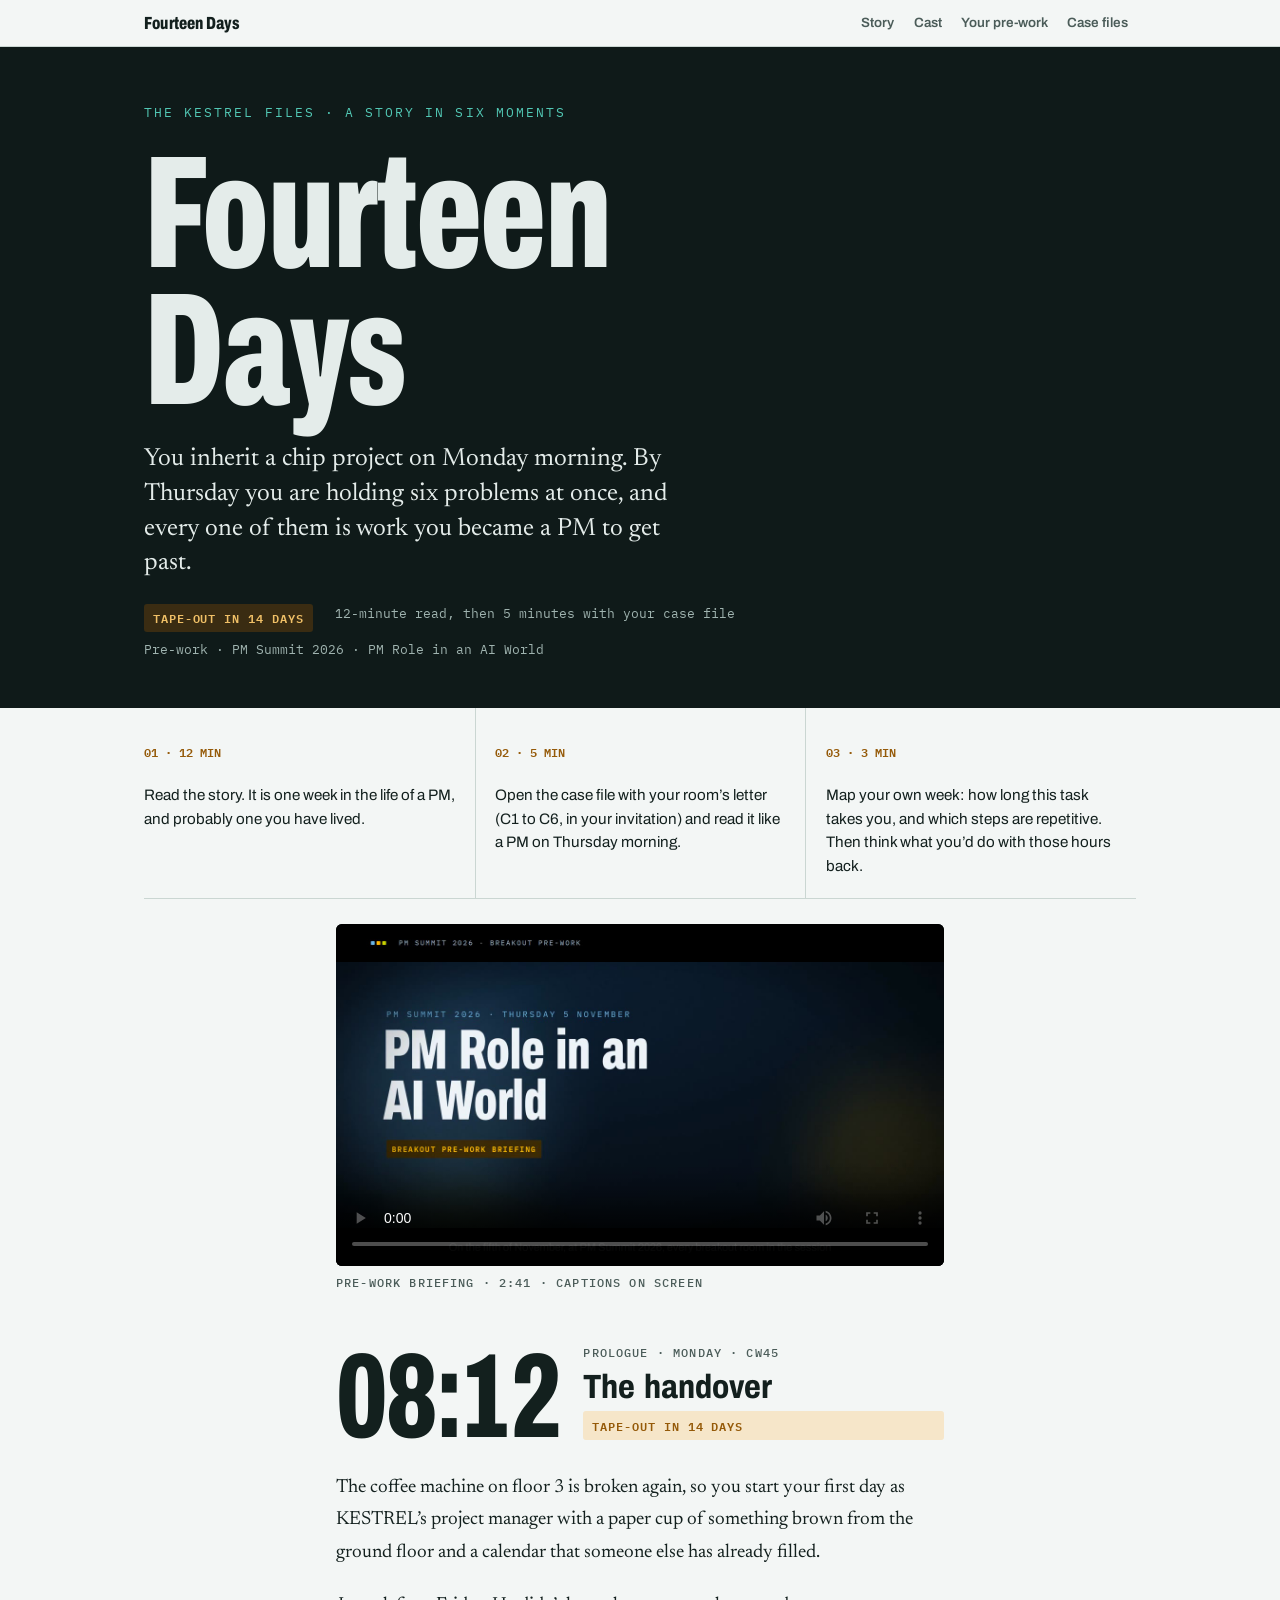
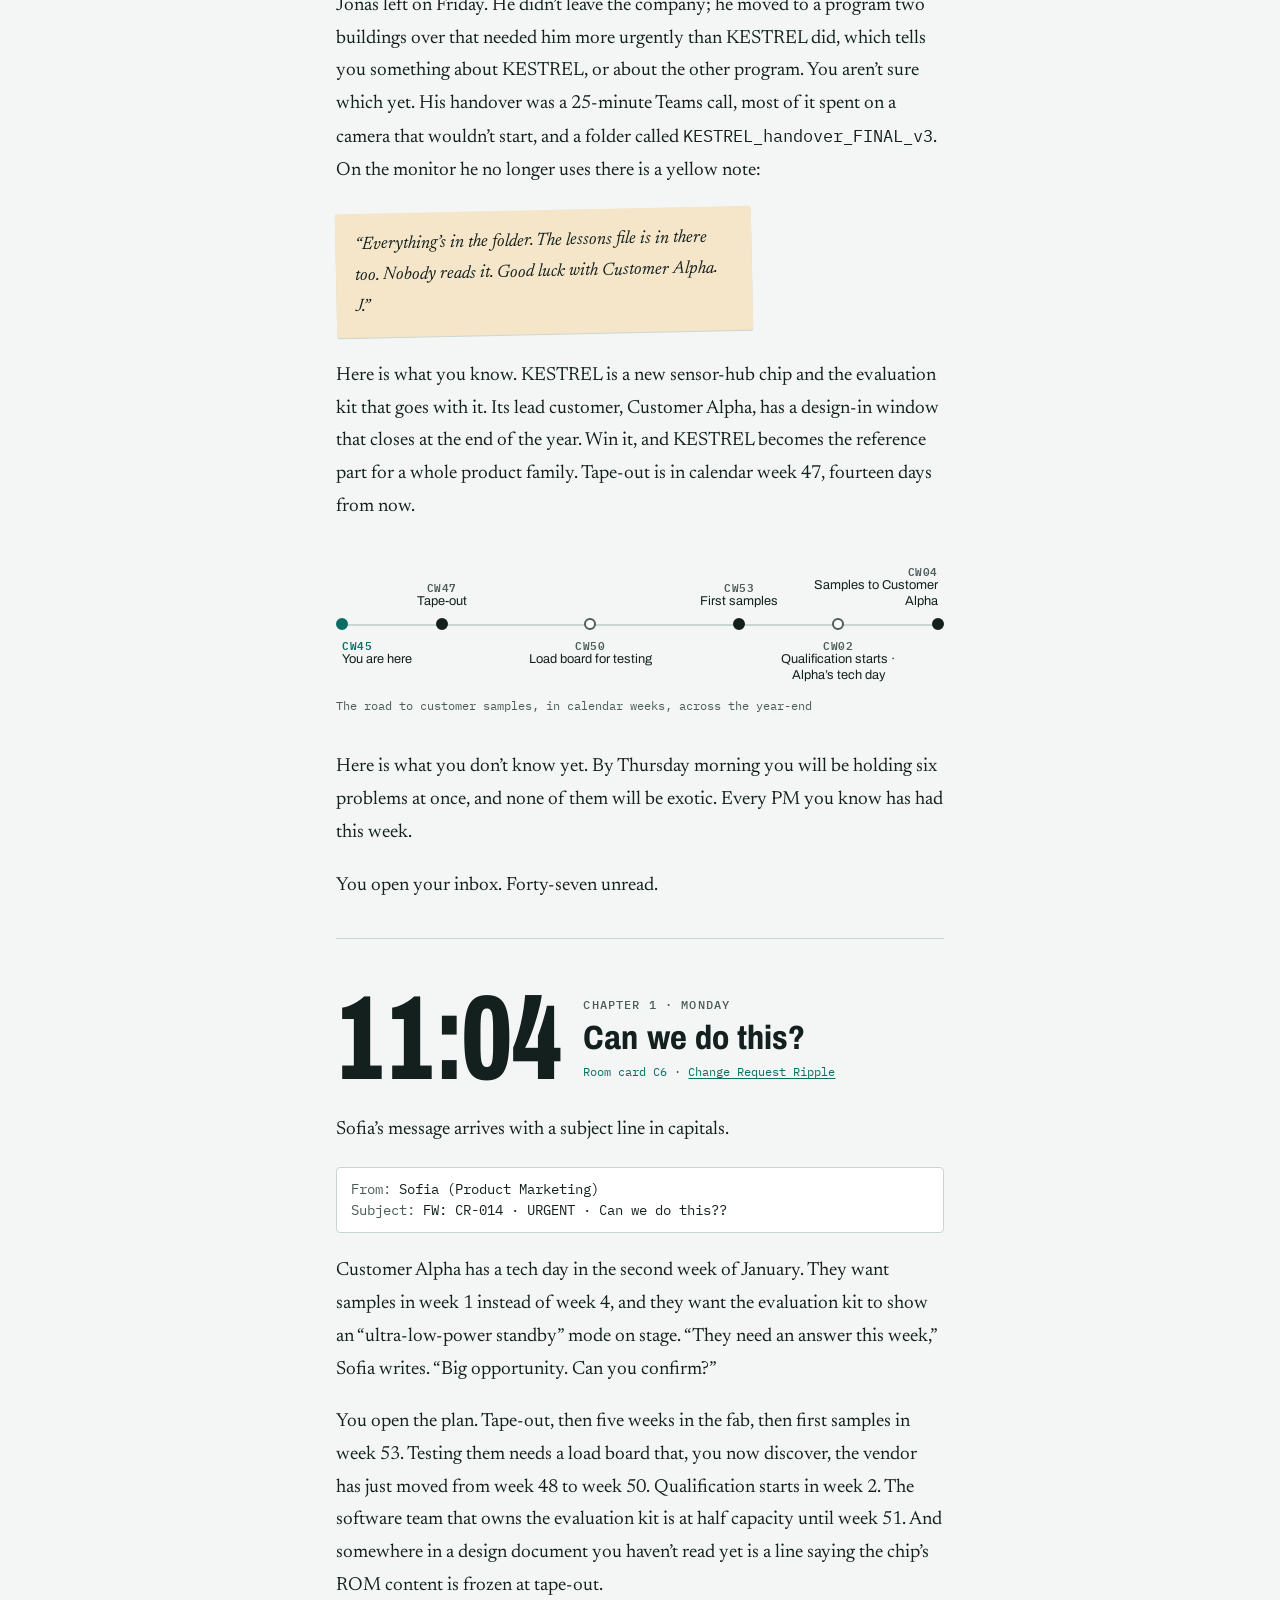
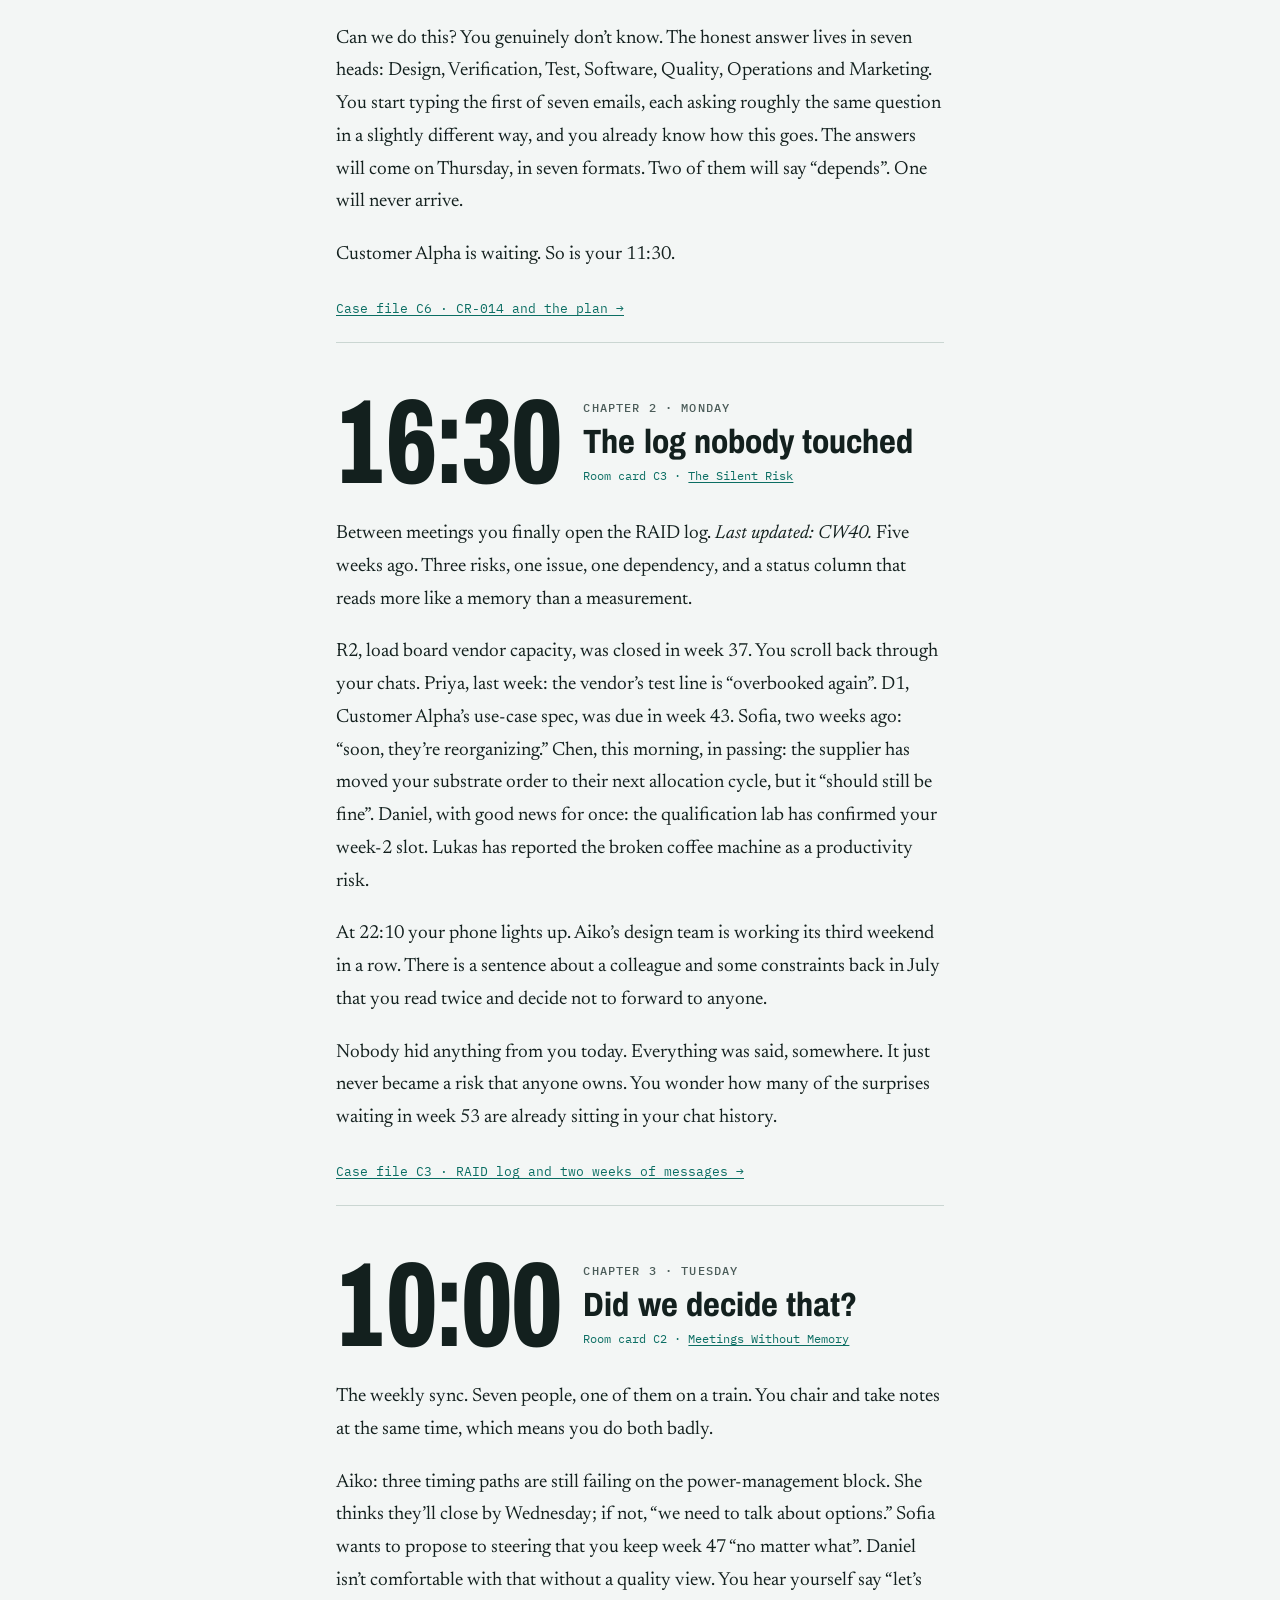
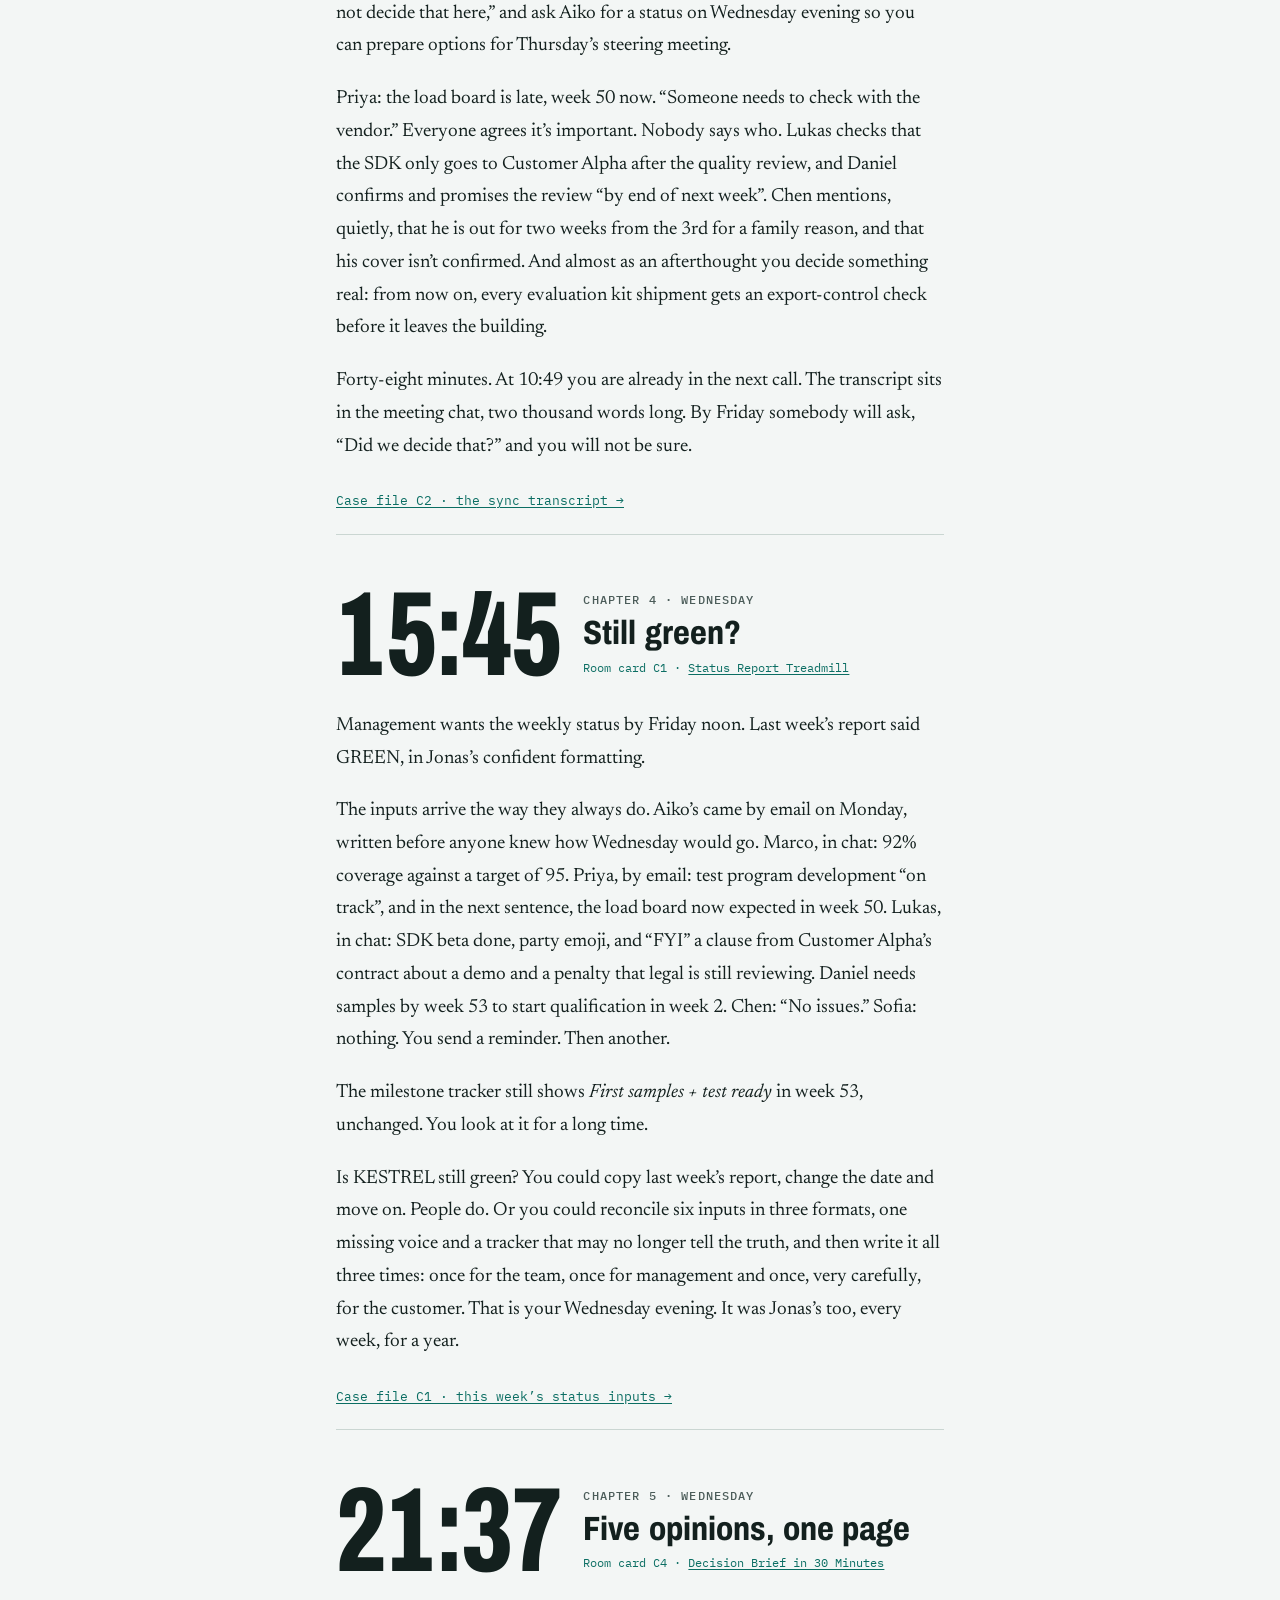
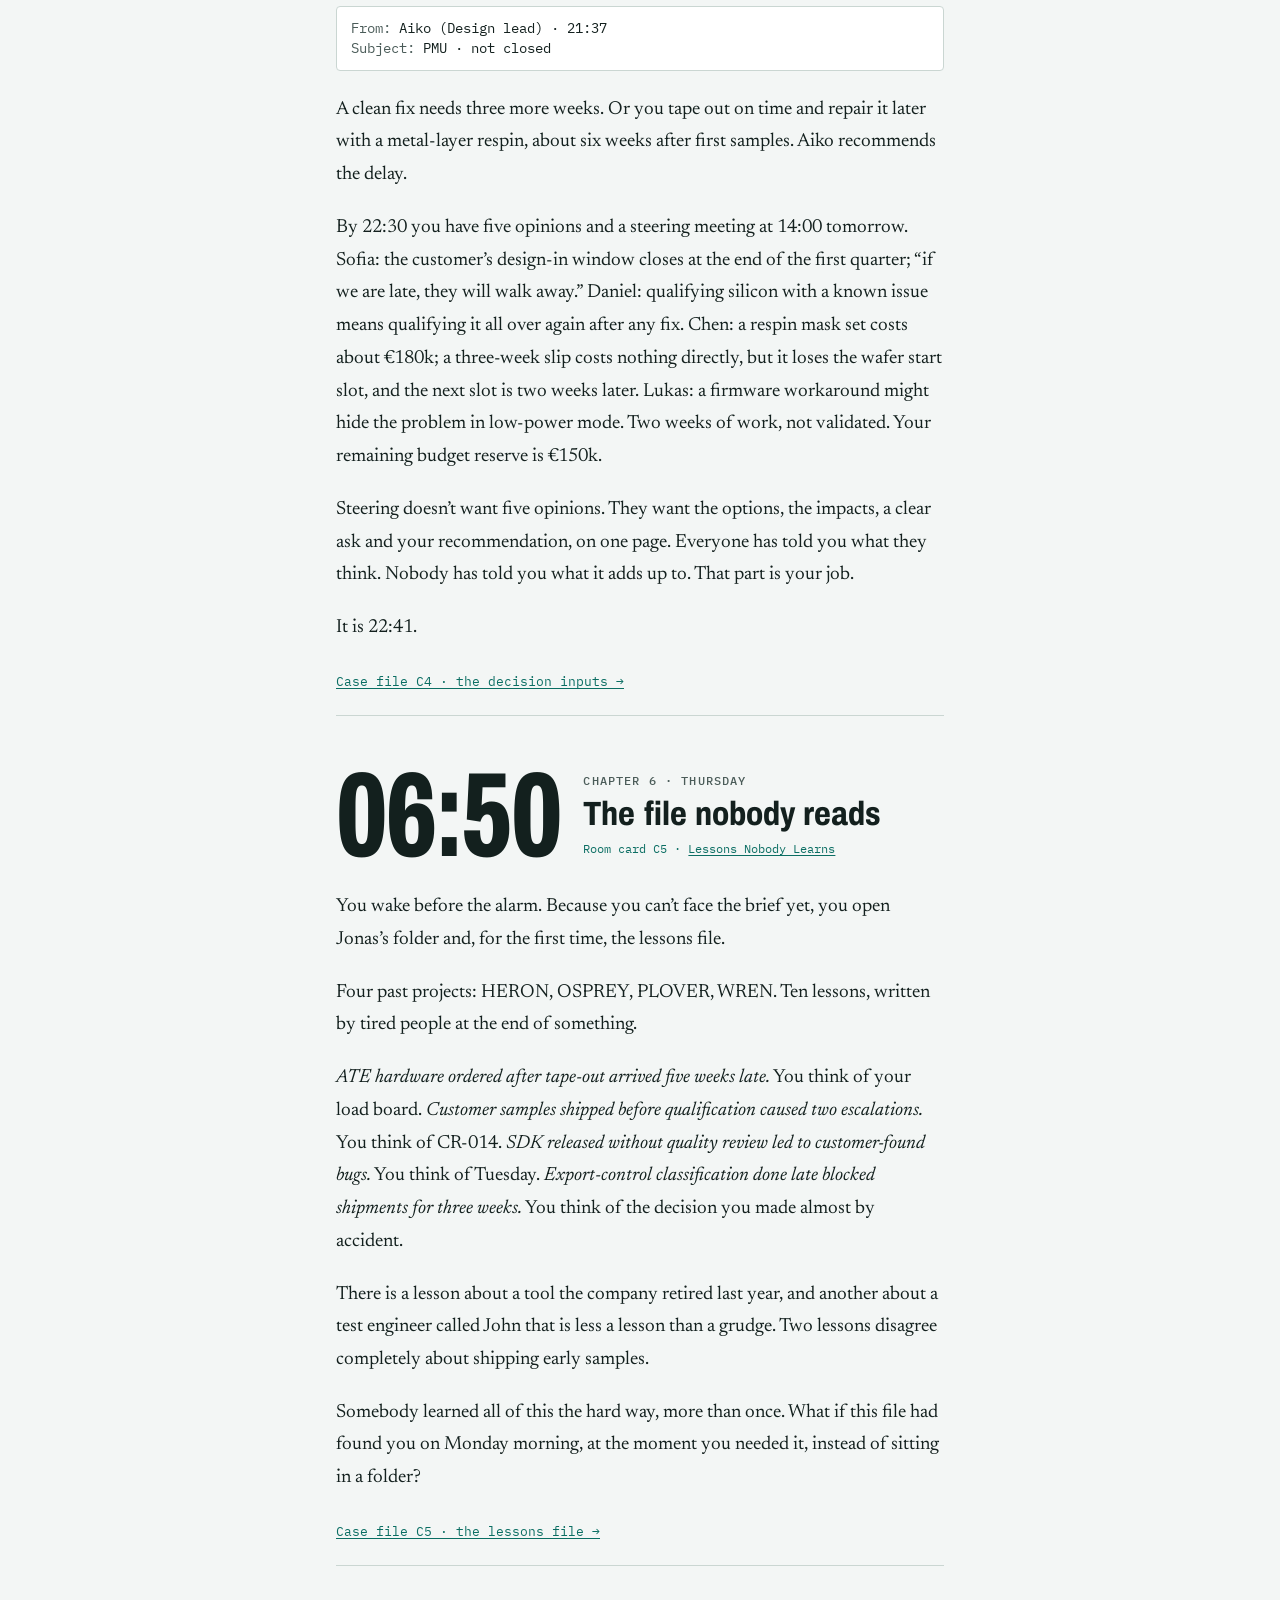
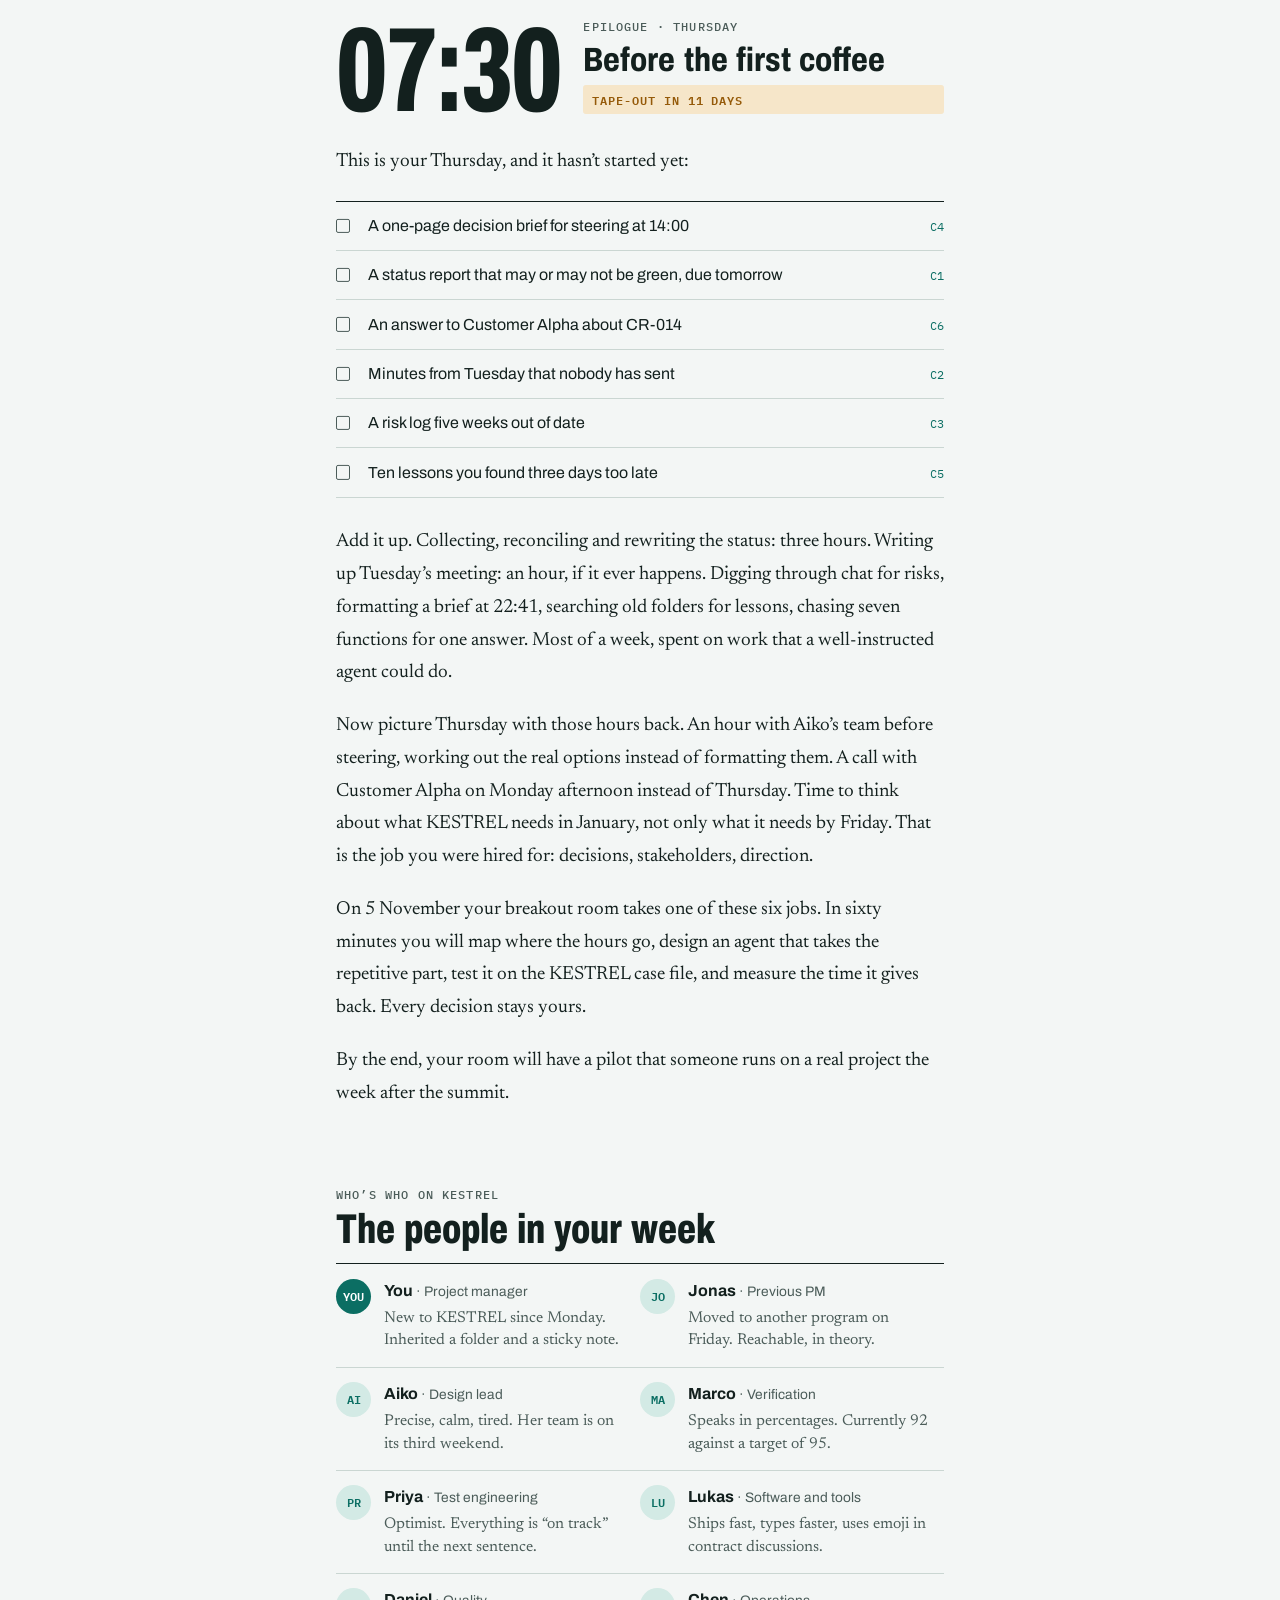
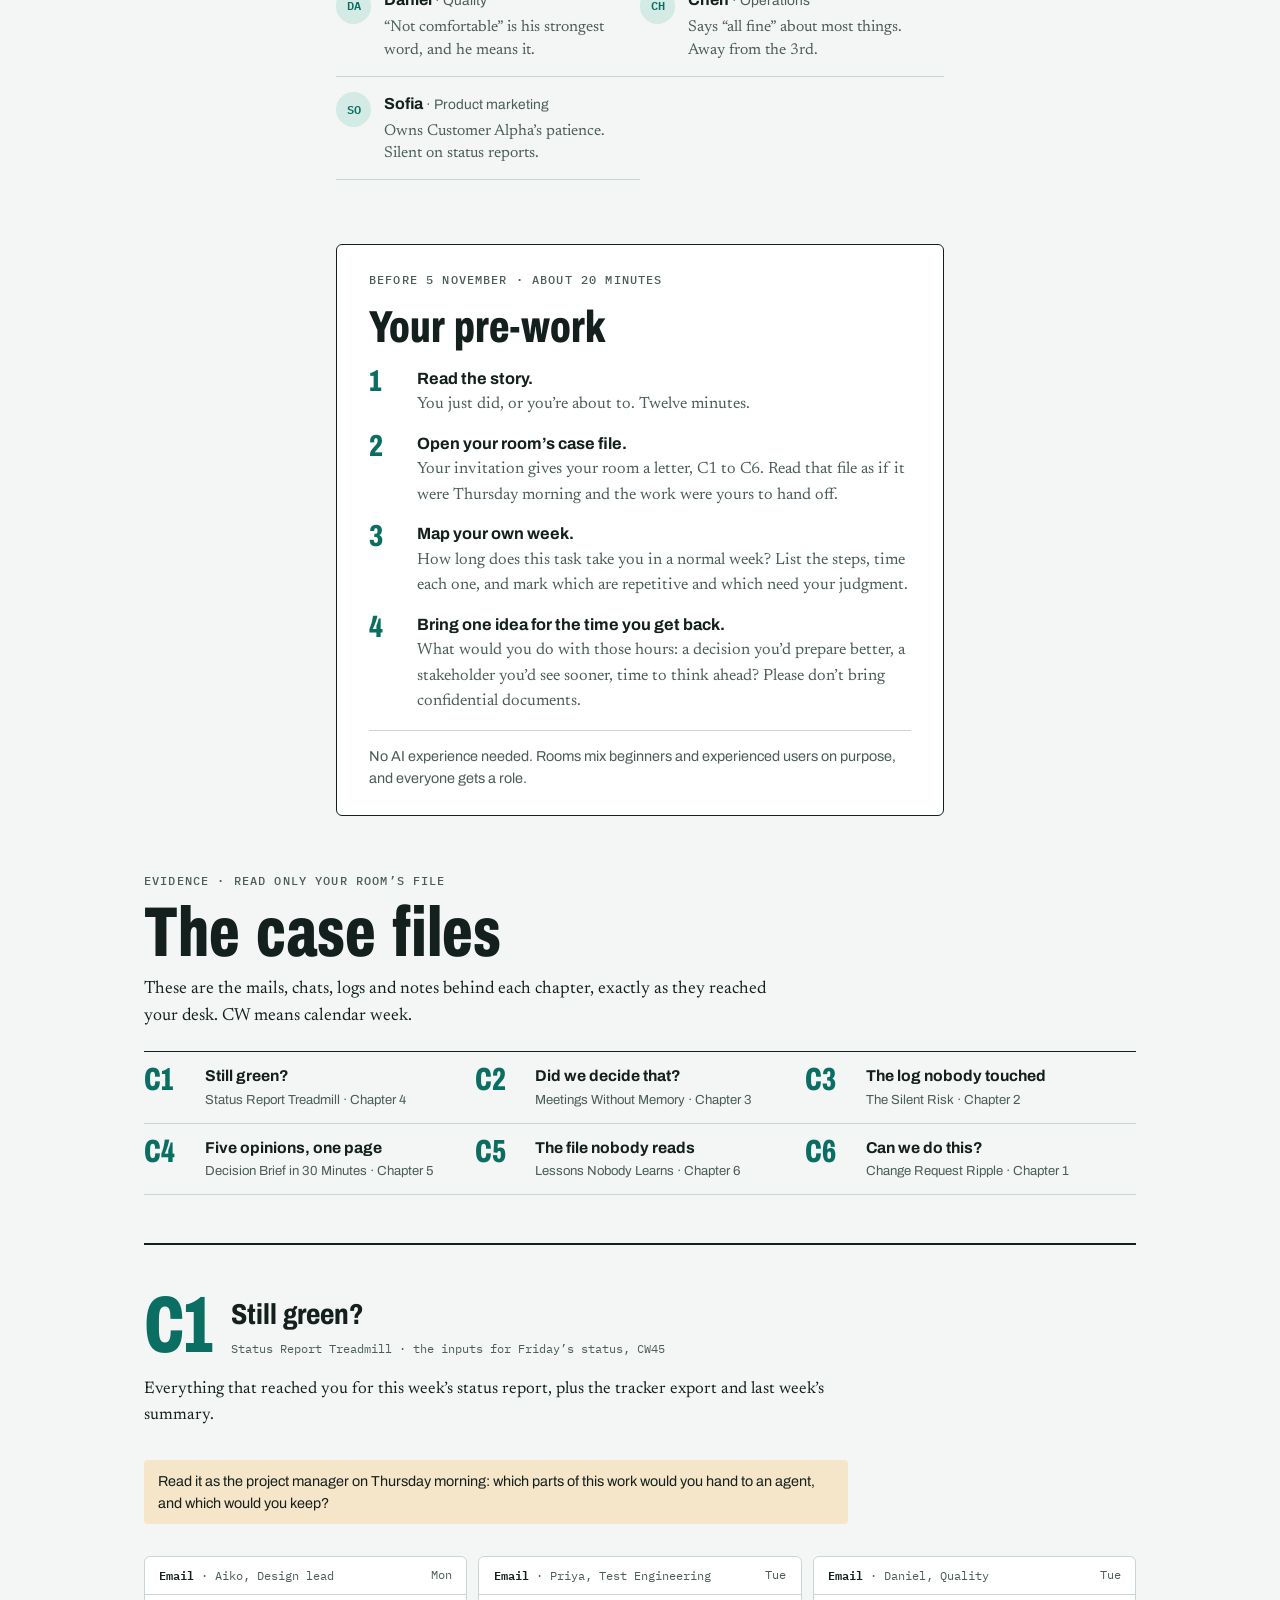
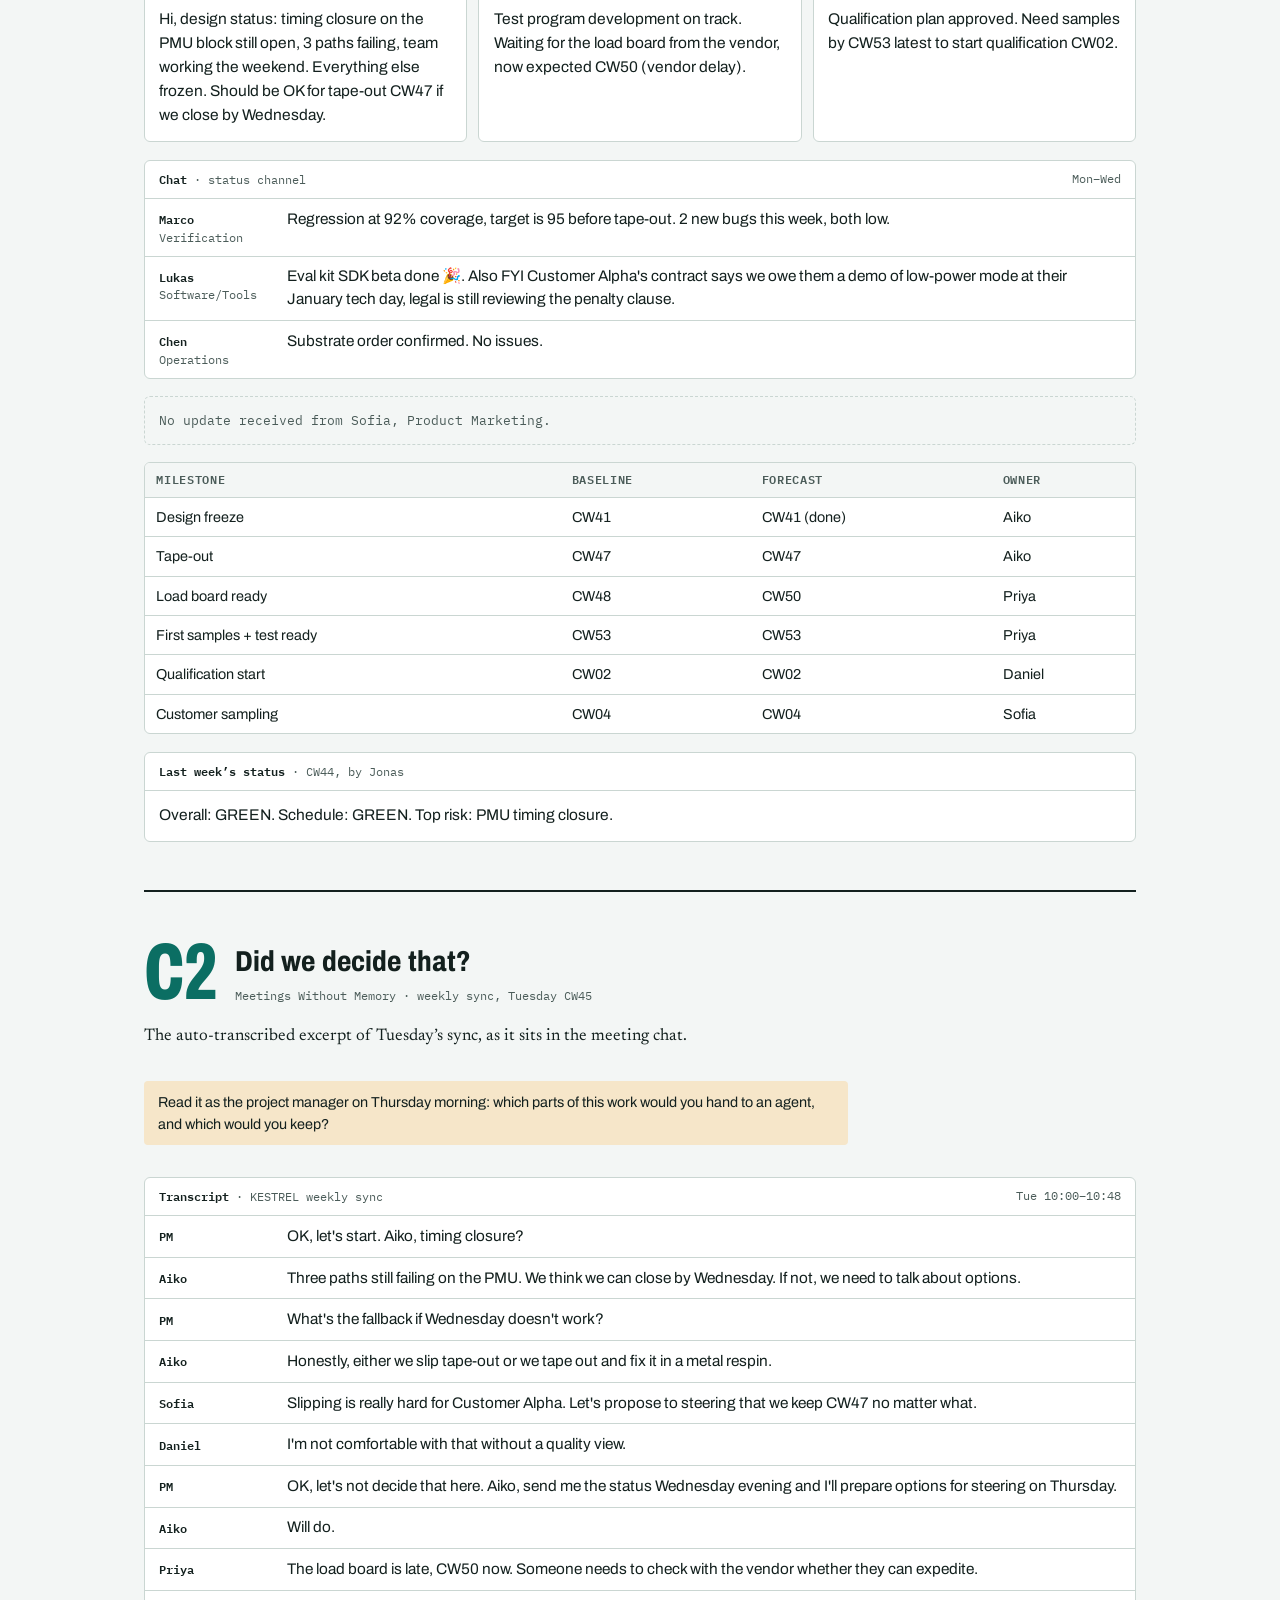
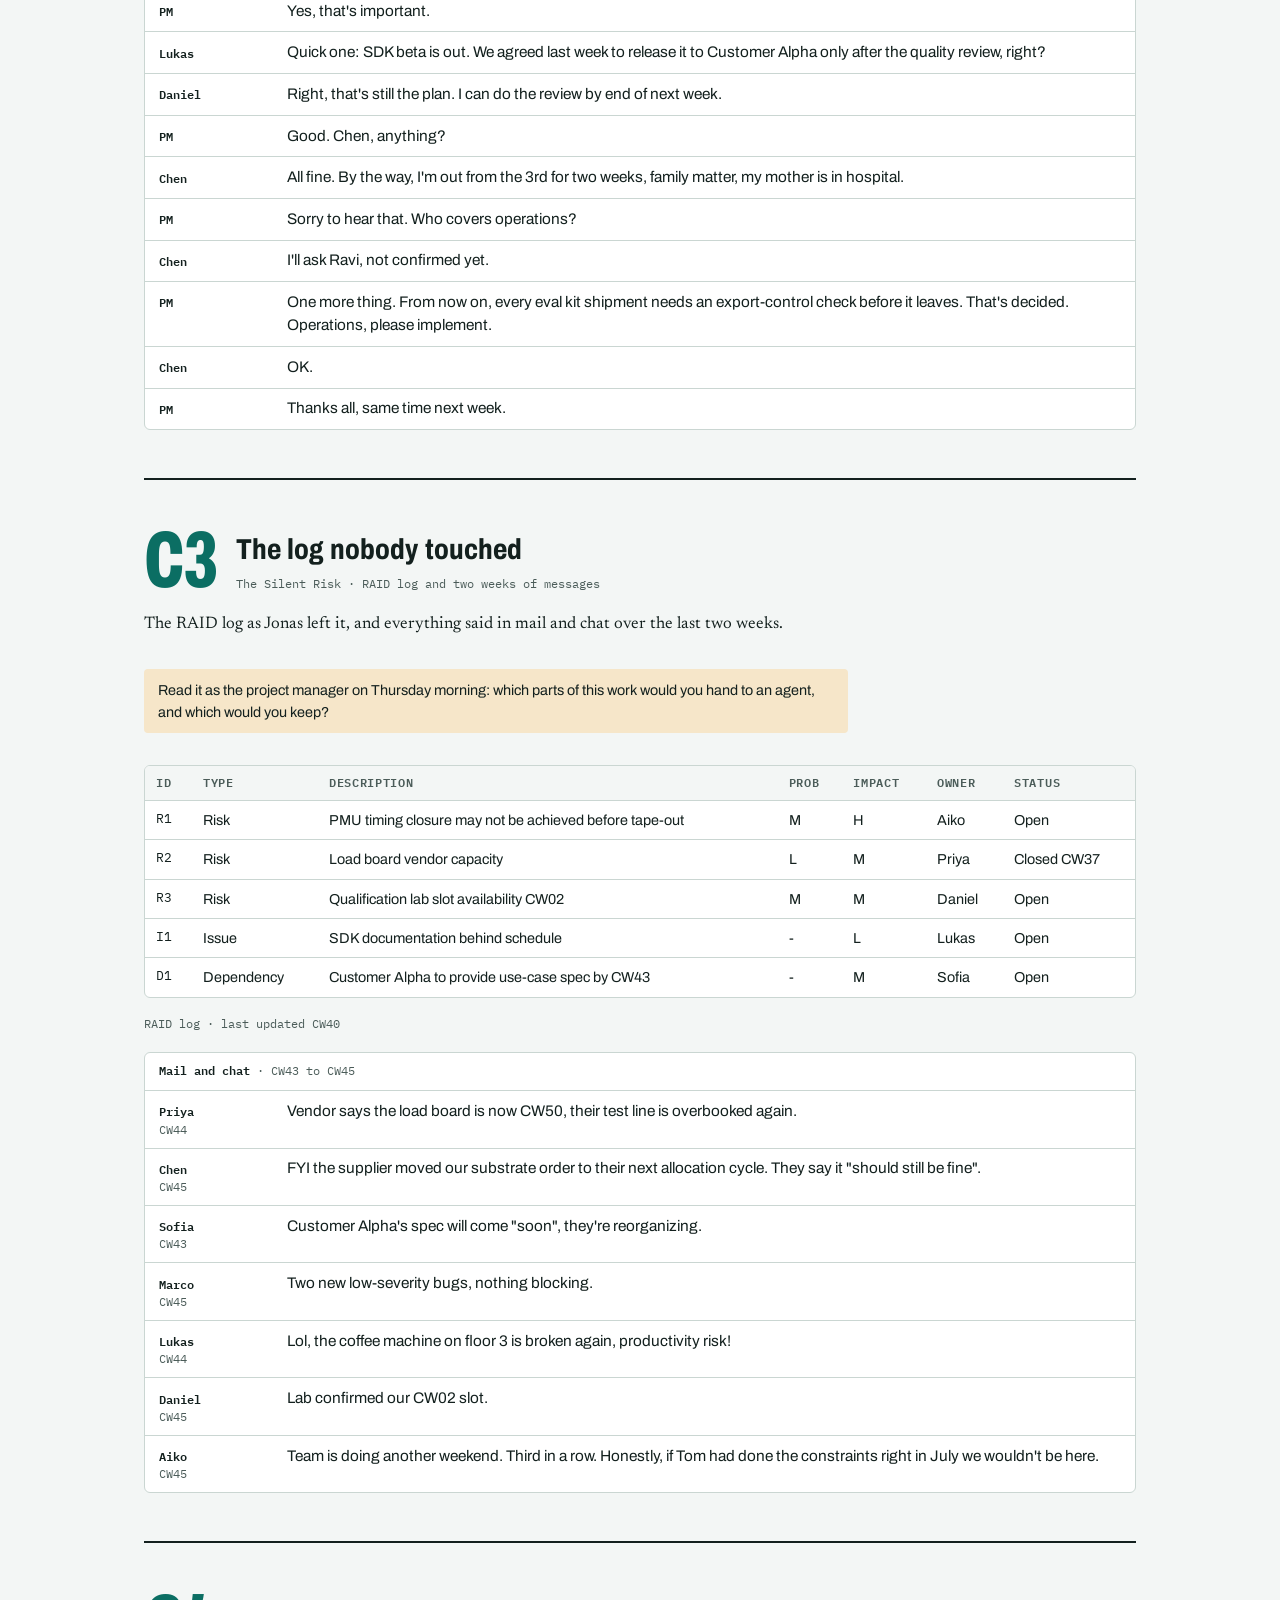
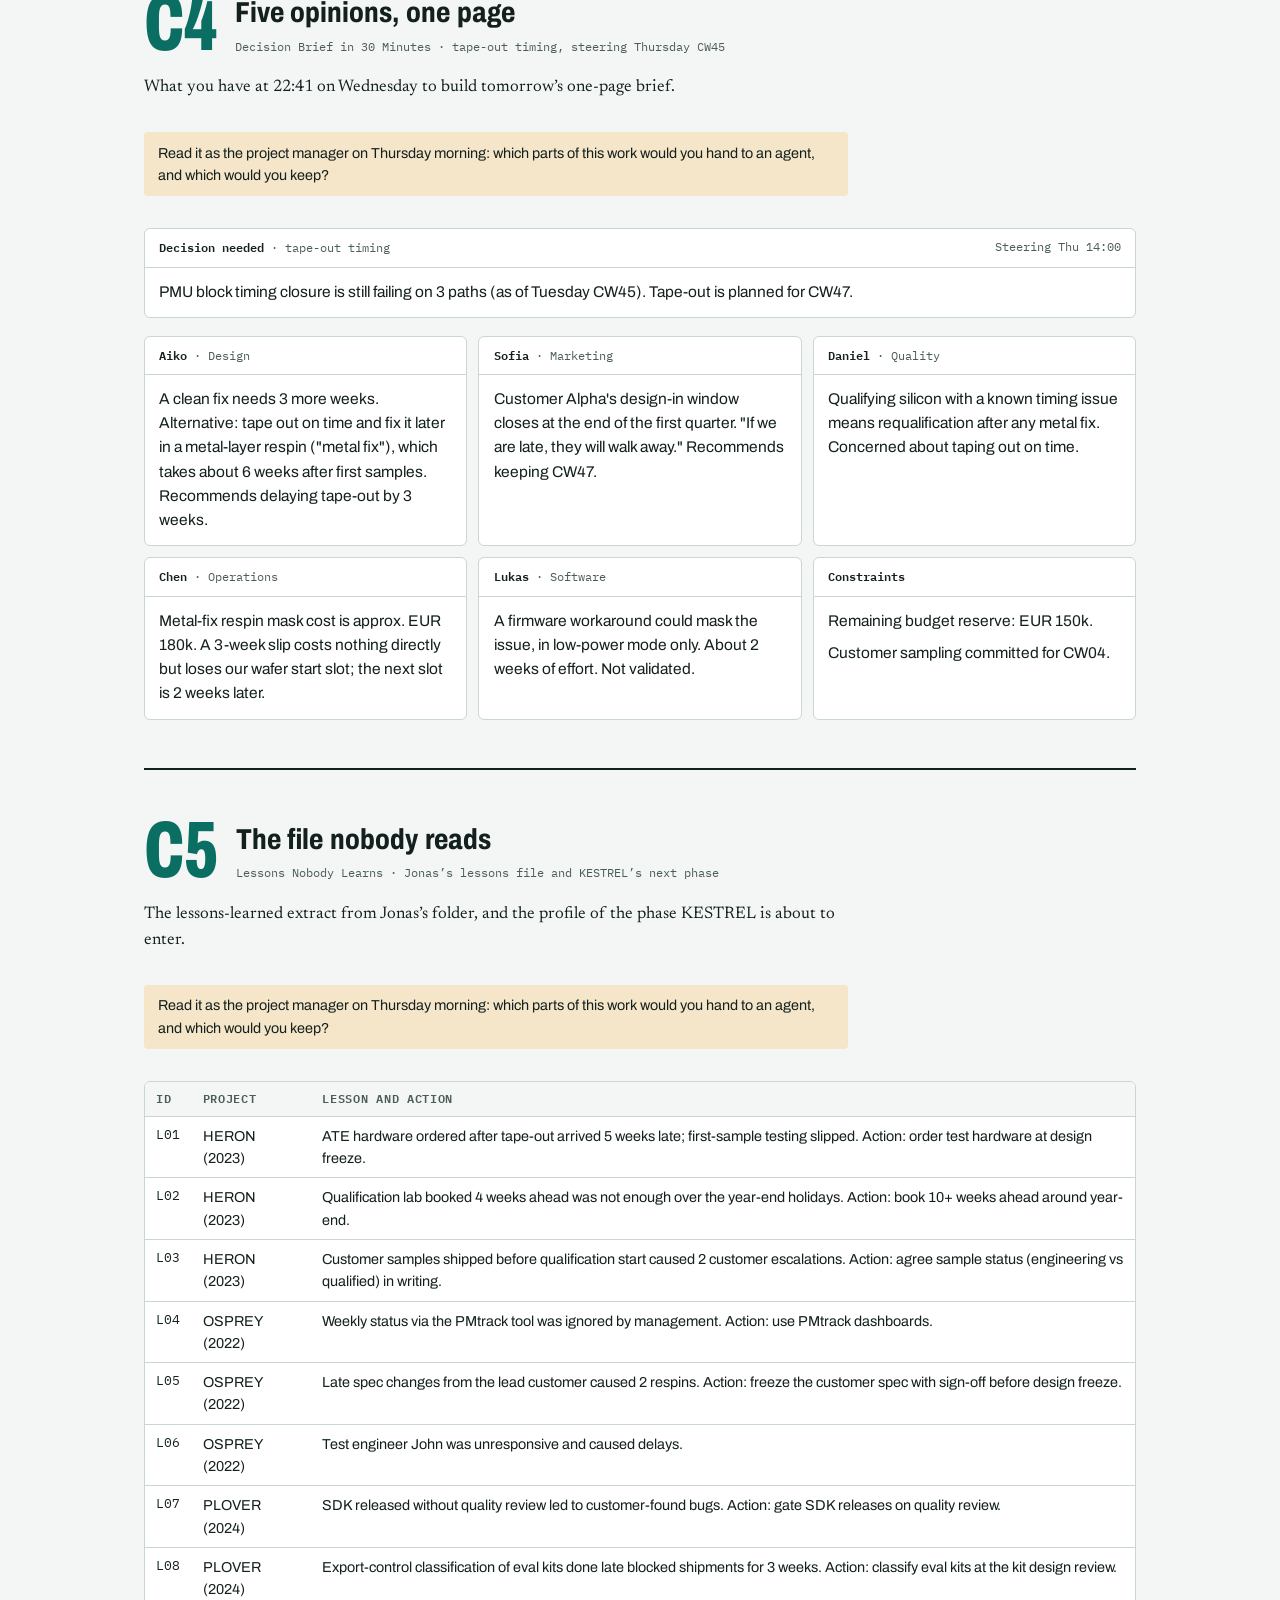
==== ws2/prework.html @ f416529f "Redesign the breakout around giving PMs time back Rooms now map where the hours go, build an agent f" ====
<!doctype html>
<html lang="en">
<head>
<meta charset="utf-8">
<meta name="viewport" content="width=device-width, initial-scale=1, viewport-fit=cover">
<meta name="robots" content="noindex, nofollow">
<title>Fourteen Days</title>
<style>html{color-scheme:light dark}body{margin:0}img{max-width:100%}[hidden]{display:none!important}</style>

<link rel="preconnect" href="https://fonts.googleapis.com">
<link rel="preconnect" href="https://fonts.gstatic.com" crossorigin>
<link rel="stylesheet" href="https://fonts.googleapis.com/css2?family=Archivo:wdth,wght@62..125,400..800&family=IBM+Plex+Mono:wght@400;500;600&family=Newsreader:ital,opsz,wght@0,6..72,400;0,6..72,600;1,6..72,400&display=swap">
<style>
/* Layout: a novella in one reading column. Each chapter opens on a huge clock time, the way a project log would; the case files at the back read as evidence: mails, chats, tables, a transcript. */
:root{
  --paper:#F3F6F5; --surface:#FFFFFF; --ink:#13201E; --ink-2:#4B5C59; --line:#CAD6D2;
  --accent:#0B6E63; --accent-soft:#D3EAE5;
  --mark:#955A09; --mark-soft:#F6E6C9;
  --night:#0F1A19; --night-ink:#E4ECEA; --night-2:#9FB3AF; --night-accent:#52C8B5;
  --f-display:"Archivo","Arial Narrow",system-ui,sans-serif;
  --f-story:"Newsreader","Iowan Old Style","Palatino Linotype",Georgia,serif;
  --f-mono:"IBM Plex Mono",ui-monospace,SFMono-Regular,Menlo,Consolas,monospace;
  --gutter:clamp(16px,4vw,40px);
  --col:38rem;
}
@media (prefers-color-scheme: dark){
  :root:not([data-theme="light"]){
    --paper:#0D1413; --surface:#131D1B; --ink:#E1EBE8; --ink-2:#9CAFAB; --line:#2B3B38;
    --accent:#45C2AF; --accent-soft:#163A35;
    --mark:#E5B052; --mark-soft:#372B15;
    --night:#070D0C; --night-ink:#E4ECEA; --night-2:#9FB3AF; --night-accent:#52C8B5;
    color-scheme:dark;
  }
}
:root[data-theme="dark"]{
  --paper:#0D1413; --surface:#131D1B; --ink:#E1EBE8; --ink-2:#9CAFAB; --line:#2B3B38;
  --accent:#45C2AF; --accent-soft:#163A35;
  --mark:#E5B052; --mark-soft:#372B15;
  --night:#070D0C; --night-ink:#E4ECEA; --night-2:#9FB3AF; --night-accent:#52C8B5;
  color-scheme:dark;
}
*,*::before,*::after{box-sizing:border-box}
html{scroll-behavior:smooth;scroll-padding-top:3.5rem}
@media (prefers-reduced-motion: reduce){html{scroll-behavior:auto}}
body{background:var(--paper);color:var(--ink);font-family:var(--f-display);font-size:1rem;line-height:1.55;padding-inline:var(--gutter);padding-block:0 4rem}
a{color:var(--accent);text-underline-offset:.18em}
:focus-visible{outline:2px solid var(--accent);outline-offset:2px}
.wrap{max-width:62rem;margin-inline:auto}
.col{max-width:var(--col);margin-inline:auto}
.mono{font-family:var(--f-mono)}
.cover h1,.chead h2,.chead .time,.casefiles-head h2,.cf-head h3,.prework h2,#casth{word-spacing:.1em}
.label{font-family:var(--f-mono);font-size:.72rem;font-weight:500;letter-spacing:.1em;text-transform:uppercase;color:var(--ink-2)}

/* top bar */
.topbar{position:sticky;top:env(safe-area-inset-top,0px);z-index:10;background:var(--paper);border-bottom:1px solid var(--line);margin-inline:calc(-1*var(--gutter));padding-inline:var(--gutter)}
.topbar-in{max-width:62rem;margin-inline:auto;display:flex;align-items:center;gap:1rem;padding-block:.55rem}
.topbar b{font-family:var(--f-display);font-weight:800;font-stretch:72%;font-size:1.1rem;letter-spacing:.01em;white-space:nowrap}
.topbar nav{display:flex;gap:.2rem;overflow-x:auto;min-width:0;flex:0 1 auto;margin-left:auto}
.topbar nav a{font-size:.84rem;font-weight:600;color:var(--ink-2);text-decoration:none;padding:.25rem .5rem;border-radius:4px;white-space:nowrap}
.topbar nav a:hover{background:var(--accent-soft);color:var(--ink)}

/* cover */
.cover{background:var(--night);color:var(--night-ink);margin-inline:calc(-1*var(--gutter));padding-inline:var(--gutter);padding-block:3.5rem 3rem}
.cover-in{max-width:62rem;margin-inline:auto;display:grid;gap:1.4rem}
.cover .kicker{font-family:var(--f-mono);font-size:.8rem;letter-spacing:.16em;text-transform:uppercase;color:var(--night-accent)}
.cover h1{margin:0;font-family:var(--f-display);font-weight:800;font-stretch:62%;font-size:clamp(4.2rem,16vw,10rem);line-height:.86;letter-spacing:-.01em;color:var(--night-ink)}
.cover .dek{font-family:var(--f-story);font-size:clamp(1.2rem,2.6vw,1.55rem);line-height:1.4;max-width:34rem;margin:0;color:var(--night-ink)}
.cover .meta{display:flex;flex-wrap:wrap;gap:.5rem 1.4rem;font-family:var(--f-mono);font-size:.8rem;color:var(--night-2)}
.countdown{display:inline-flex;align-items:center;gap:.45rem;font-family:var(--f-mono);font-size:.74rem;font-weight:600;letter-spacing:.08em;text-transform:uppercase;color:var(--mark);background:var(--mark-soft);border-radius:3px;padding:.28rem .55rem;white-space:nowrap}
.cover .countdown{background:#3A2C12;color:#F0C067}
.cover .note-line{font-family:var(--f-story);font-style:italic;color:var(--night-2);margin:0;max-width:36rem}

/* pre-work strip */
.strip{display:grid;grid-template-columns:repeat(3,minmax(0,1fr));gap:0;border-bottom:1px solid var(--line);margin-bottom:1rem}
.strip div{padding:1.1rem 1.2rem 1.2rem 0;min-width:0}
.strip div + div{padding-left:1.2rem;border-left:1px solid var(--line)}
.strip .n{font-family:var(--f-mono);font-size:.74rem;color:var(--mark);font-weight:600}
.strip p{margin:.25rem 0 0;font-size:.95rem}
@media (max-width:720px){.strip{grid-template-columns:1fr}.strip div + div{padding-left:0;border-left:0;border-top:1px solid var(--line)}}

/* story */
.story{font-family:var(--f-story);font-size:1.19rem;line-height:1.72}
.story p{margin:0 0 1.05em}
.story em{font-style:italic}
.chapter{padding-block:3.2rem 1rem;border-top:1px solid var(--line)}
.chapter:first-of-type{border-top:0}
.chead{display:grid;grid-template-columns:auto minmax(0,1fr);gap:.4rem 1.4rem;align-items:end;margin-bottom:1.6rem;font-family:var(--f-display)}
.chead .time{font-weight:800;font-stretch:62%;font-size:clamp(4.2rem,14vw,7.5rem);line-height:.82;letter-spacing:-.01em;font-variant-numeric:tabular-nums;color:var(--ink)}
.chead .side{display:grid;gap:.4rem;padding-bottom:.35rem;min-width:0}
.chead h2{margin:0;font-weight:750;font-stretch:80%;font-size:clamp(1.5rem,3.4vw,2.1rem);line-height:1.05;text-wrap:balance}
.chead .room{font-family:var(--f-mono);font-size:.76rem;color:var(--accent)}
.chead .room a{color:inherit}
@media (max-width:560px){.chead{grid-template-columns:1fr}.chead .side{padding-bottom:0}}
.cf-link{display:inline-flex;gap:.5rem;align-items:baseline;font-family:var(--f-mono);font-size:.8rem;margin-top:.4rem}

.sticky{font-family:var(--f-story);font-style:italic;font-size:1.12rem;background:var(--mark-soft);color:var(--ink);padding:1rem 1.2rem;border-radius:2px;transform:rotate(-1.2deg);max-width:26rem;margin:1.4rem 0 1.6rem;box-shadow:0 1px 0 var(--line)}
@media (prefers-reduced-motion: reduce){.sticky{transform:none}}
.subject{font-family:var(--f-mono);font-size:.86rem;line-height:1.5;border:1px solid var(--line);background:var(--surface);border-radius:4px;padding:.7rem .9rem;margin:1.2rem 0 1.4rem}
.subject span{color:var(--ink-2)}

/* road to samples */
.road{margin:2rem 0 2.2rem;font-family:var(--f-display)}
.road .track{position:relative;height:8.5rem;margin-inline:.4rem}
.road .line{position:absolute;left:0;right:0;top:50%;height:2px;background:var(--line)}
.road .done{position:absolute;left:0;top:50%;height:2px;width:0;background:var(--accent)}
.stop{position:absolute;top:50%;transform:translateX(-50%)}
.stop .dot{position:absolute;left:50%;top:-6px;width:12px;height:12px;border-radius:50%;background:var(--surface);border:2px solid var(--ink-2);transform:translateX(-50%)}
.stop.here .dot{background:var(--accent);border-color:var(--accent)}
.stop.key .dot{background:var(--ink);border-color:var(--ink)}
.stop .lbl{position:absolute;left:50%;transform:translateX(-50%);width:8.5rem;text-align:center;font-size:.8rem;line-height:1.25}
.stop .lbl b{display:block;font-family:var(--f-mono);font-size:.7rem;font-weight:600;color:var(--ink-2);letter-spacing:.04em}
.stop.up .lbl{bottom:14px}
.stop.down .lbl{top:14px}
.stop.first .lbl{left:0;transform:none;text-align:left}
.stop.last .lbl{left:auto;right:0;transform:none;text-align:right}
.stop.here .lbl b{color:var(--accent)}
.road-list{display:none;list-style:none;margin:0;padding:0;border-left:2px solid var(--line)}
.road-list li{padding:.35rem 0 .35rem 1rem;font-size:.92rem;position:relative}
.road-list li::before{content:"";position:absolute;left:-7px;top:.72rem;width:12px;height:12px;border-radius:50%;background:var(--surface);border:2px solid var(--ink-2)}
.road-list li.here::before{background:var(--accent);border-color:var(--accent)}
.road-list b{font-family:var(--f-mono);font-size:.74rem;color:var(--ink-2);margin-right:.5rem}
.road-cap{font-family:var(--f-mono);font-size:.72rem;color:var(--ink-2);margin-top:.3rem}
@media (max-width:600px){.road .track{display:none}.road-list{display:block}}

/* cast */
.cast{display:grid;grid-template-columns:repeat(auto-fill,minmax(min(100%,14.5rem),1fr));gap:0;border-top:1px solid var(--ink);margin-top:.8rem}
.person{display:grid;grid-template-columns:2.2rem minmax(0,1fr);gap:.2rem .8rem;padding:.9rem .6rem .9rem 0;border-bottom:1px solid var(--line);align-items:start}
.person .init{grid-row:span 2;width:2.2rem;height:2.2rem;border-radius:50%;display:grid;place-items:center;font-family:var(--f-mono);font-size:.78rem;font-weight:600;background:var(--accent-soft);color:var(--accent)}
.person.you .init{background:var(--accent);color:var(--surface)}
.person b{font-weight:700}
.person b span{font-weight:400;color:var(--ink-2);font-size:.86rem}
.person p{margin:0;font-family:var(--f-story);font-size:.98rem;line-height:1.45;color:var(--ink-2)}

/* epilogue list */
.todo{list-style:none;margin:1.4rem 0 1.8rem;padding:0;display:grid;gap:0;font-family:var(--f-display);font-size:1rem;border-top:1px solid var(--ink)}
.todo li{display:grid;grid-template-columns:1.2rem minmax(0,1fr) auto;gap:.8rem;align-items:baseline;padding:.65rem 0;border-bottom:1px solid var(--line)}
.todo li::before{content:"";width:.9rem;height:.9rem;border:1.5px solid var(--ink-2);border-radius:2px;transform:translateY(.12rem)}
.todo .c{font-family:var(--f-mono);font-size:.72rem;color:var(--accent);white-space:nowrap}

/* pre-work */
.prework{background:var(--surface);border:1px solid var(--ink);border-radius:6px;padding:1.6rem clamp(1rem,3vw,2rem);display:grid;gap:1rem;margin-top:1rem}
.prework h2{margin:0;font-family:var(--f-display);font-weight:800;font-stretch:70%;font-size:clamp(2rem,5vw,2.8rem);line-height:1}
.prework ol{margin:0;padding:0;list-style:none;display:grid;gap:.9rem;counter-reset:s}
.prework li{display:grid;grid-template-columns:2.2rem minmax(0,1fr);gap:.8rem;counter-increment:s}
.prework li::before{content:counter(s);font-family:var(--f-display);font-weight:800;font-stretch:70%;font-size:1.9rem;line-height:1;color:var(--accent)}
.prework li b{display:block;font-size:1.02rem}
.prework li span{font-family:var(--f-story);font-size:1.02rem;line-height:1.5;color:var(--ink-2)}
.prework .fine{font-size:.9rem;color:var(--ink-2);margin:0;border-top:1px solid var(--line);padding-top:.9rem}

/* case files */
.casefiles-head{padding-block:3.5rem 1rem;display:grid;gap:.7rem}
.casefiles-head h2{margin:0;font-family:var(--f-display);font-weight:800;font-stretch:66%;font-size:clamp(2.6rem,8vw,4.4rem);line-height:.9}
.casefiles-head p{margin:0;max-width:40rem;font-family:var(--f-story);font-size:1.1rem;line-height:1.55}
.index{display:grid;grid-template-columns:repeat(auto-fill,minmax(min(100%,18rem),1fr));gap:0;border-top:1px solid var(--ink);margin-top:.6rem}
.index a{display:grid;grid-template-columns:3rem minmax(0,1fr);gap:.1rem .8rem;padding:.75rem 0;border-bottom:1px solid var(--line);text-decoration:none;color:var(--ink)}
.index .code{grid-row:span 2;font-family:var(--f-display);font-weight:800;font-stretch:65%;font-size:2rem;line-height:1;color:var(--accent)}
.index b{font-size:.98rem}
.index span{font-size:.82rem;color:var(--ink-2)}

.casefile{padding-block:3rem 1rem;border-top:2px solid var(--ink);margin-top:2rem;display:grid;gap:1.1rem}
.cf-head{display:grid;grid-template-columns:auto minmax(0,1fr);gap:.2rem 1.1rem;align-items:end}
.cf-head .code{grid-row:span 2;font-family:var(--f-display);font-weight:800;font-stretch:62%;font-size:clamp(3.6rem,10vw,5rem);line-height:.82;color:var(--accent)}
.cf-head h3{margin:0;font-family:var(--f-display);font-weight:750;font-stretch:80%;font-size:clamp(1.4rem,3vw,1.8rem);line-height:1.1}
.cf-head .sub{font-family:var(--f-mono);font-size:.76rem;color:var(--ink-2)}
.cf-intro{margin:0;font-family:var(--f-story);font-size:1.05rem;line-height:1.55;max-width:44rem}
.hunt{font-size:.9rem;background:var(--mark-soft);border-radius:4px;padding:.6rem .85rem;max-width:44rem}

.ev{background:var(--surface);border:1px solid var(--line);border-radius:6px;min-width:0}
.ev-head{display:flex;flex-wrap:wrap;justify-content:space-between;gap:.2rem 1rem;padding:.55rem .9rem;border-bottom:1px solid var(--line);font-family:var(--f-mono);font-size:.76rem;color:var(--ink-2)}
.ev-head b{color:var(--ink);font-weight:600}
.ev-body{padding:.75rem .9rem .85rem;font-size:.97rem;line-height:1.55}
.ev-body p{margin:0 0 .5rem}
.ev-body p:last-child{margin:0}
.ev-grid{display:grid;grid-template-columns:repeat(auto-fit,minmax(min(100%,17rem),1fr));gap:.7rem}
.chat{list-style:none;margin:0;padding:0}
.chat li{display:grid;grid-template-columns:7.2rem minmax(0,1fr);gap:.8rem;padding:.55rem .9rem;border-bottom:1px solid var(--line);font-size:.96rem;line-height:1.5}
.chat li:last-child{border-bottom:0}
.chat .who{font-family:var(--f-mono);font-size:.76rem;color:var(--ink-2);padding-top:.15rem}
.chat .who b{display:block;color:var(--ink);font-weight:600}
@media (max-width:520px){.chat li{grid-template-columns:1fr;gap:.1rem}}
.missing{border:1.5px dashed var(--line);border-radius:6px;padding:.8rem .9rem;font-family:var(--f-mono);font-size:.84rem;color:var(--ink-2)}
.tbl{overflow-x:auto;border:1px solid var(--line);border-radius:6px;background:var(--surface)}
table{border-collapse:collapse;width:100%;font-size:.9rem;font-variant-numeric:tabular-nums}
th,td{padding:.5rem .7rem;border-bottom:1px solid var(--line);text-align:left;vertical-align:top}
tr:last-child td{border-bottom:0}
th{font-family:var(--f-mono);font-size:.72rem;font-weight:600;letter-spacing:.06em;text-transform:uppercase;color:var(--ink-2);background:var(--paper)}
td.id{font-family:var(--f-mono);font-size:.8rem;white-space:nowrap}
.tbl.wide table{min-width:36rem}
.flow{list-style:none;margin:0;padding:.3rem .9rem .6rem;font-size:.96rem}
.flow li{padding:.35rem 0;border-bottom:1px solid var(--line)}
.flow li:last-child{border-bottom:0}
.flow .arr{color:var(--accent);font-family:var(--f-mono);padding-inline:.3rem}

footer.end{margin-top:3.5rem;padding-top:1.2rem;border-top:1px solid var(--line);display:grid;gap:.4rem;font-size:.86rem;color:var(--ink-2)}
footer.end p{margin:0}
footer.end .tag{font-family:var(--f-story);font-style:italic;font-size:1.1rem;color:var(--ink)}

@page{size:A4;margin:16mm 15mm 18mm}
@media print{
  :root{--paper:#FFFFFF}
  .topbar{display:none}
  body{padding-inline:0;padding-block:0}
  .cover,.topbar{margin-inline:0}
  .cover{padding-inline:12mm}
  .story{font-size:11.5pt}
  .chapter{padding-block:1.6rem .4rem}
  .chead,.cf-head{break-after:avoid}
  .sticky,.subject,.road,.person,.todo li,.ev,.missing,.prework,tr,.chat li,.flow li{break-inside:avoid}
  #casefiles{break-before:page}
  .casefile{break-before:page;margin-top:0;border-top:0;padding-top:0}
  .pb{break-before:page}
  a{color:inherit;text-decoration:none}
}
</style>

</head>
<body>
<div class="topbar">
  <div class="topbar-in">
    <b>Fourteen Days</b>
    <nav aria-label="Sections">
      <a href="#story">Story</a>
      <a href="#cast">Cast</a>
      <a href="#prework">Your pre-work</a>
      <a href="#casefiles">Case files</a>
    </nav>
  </div>
</div>

<header class="cover">
  <div class="cover-in">
    <div class="kicker">The KESTREL files · a story in six moments</div>
    <h1>Fourteen<br>Days</h1>
    <p class="dek">You inherit a chip project on Monday morning. By Thursday you are holding six problems at once, and every one of them is work you became a PM to get past.</p>
    <div class="meta"><span class="countdown">Tape-out in 14 days</span><span>12-minute read, then 5 minutes with your case file</span><span>Pre-work · PM Summit 2026 · PM Role in an AI World</span></div>
  </div>
</header>

<main class="wrap">

  <div class="strip" aria-label="Your pre-work in three steps">
    <div><div class="n">01 · 12 MIN</div><p>Read the story. It is one week in the life of a PM, and probably one you have lived.</p></div>
    <div><div class="n">02 · 5 MIN</div><p>Open the case file with your room’s letter (C1 to C6, in your invitation) and read it like a PM on Thursday morning.</p></div>
    <div><div class="n">03 · 3 MIN</div><p>Map your own week: how long this task takes you, and which steps are repetitive. Then think what you’d do with those hours back.</p></div>
  </div>

<figure class="col" style="margin:1.6rem auto 0;display:grid;gap:.5rem"><video controls preload="metadata" playsinline poster="files/WS2_Fourteen_Days_Briefing_poster.jpg" style="width:100%;border-radius:6px;background:#0F1A19;display:block" src="files/WS2_Fourteen_Days_Briefing.mp4"></video><figcaption class="label">Pre-work briefing · 2:41 · captions on screen</figcaption></figure>
  <article class="story col" id="story">

    <!-- PROLOGUE -->
    <section class="chapter" aria-labelledby="ch0">
      <div class="chead">
        <div class="time">08:12</div>
        <div class="side">
          <div class="label">Prologue · Monday · CW45</div>
          <h2 id="ch0">The handover</h2>
          <span class="countdown">Tape-out in 14 days</span>
        </div>
      </div>
      <p>The coffee machine on floor 3 is broken again, so you start your first day as KESTREL’s project manager with a paper cup of something brown from the ground floor and a calendar that someone else has already filled.</p>
      <p>Jonas left on Friday. He didn’t leave the company; he moved to a program two buildings over that needed him more urgently than KESTREL did, which tells you something about KESTREL, or about the other program. You aren’t sure which yet. His handover was a 25-minute Teams call, most of it spent on a camera that wouldn’t start, and a folder called <span class="mono" style="font-size:.9em">KESTREL_handover_FINAL_v3</span>. On the monitor he no longer uses there is a yellow note:</p>
      <div class="sticky">“Everything’s in the folder. The lessons file is in there too. Nobody reads it. Good luck with Customer Alpha. J.”</div>
      <p>Here is what you know. KESTREL is a new sensor-hub chip and the evaluation kit that goes with it. Its lead customer, Customer Alpha, has a design-in window that closes at the end of the year. Win it, and KESTREL becomes the reference part for a whole product family. Tape-out is in calendar week 47, fourteen days from now.</p>

      <div class="road" aria-label="The road to customer samples, calendar weeks 45 to 50">
        <div class="track">
          <div class="line"></div><div class="done" style="width:0"></div>
          <div class="stop here first down" style="left:0%"><span class="dot"></span><span class="lbl"><b>CW45</b>You are here</span></div>
          <div class="stop key up" style="left:16.667%"><span class="dot"></span><span class="lbl"><b>CW47</b>Tape-out</span></div>
          <div class="stop down" style="left:41.667%"><span class="dot"></span><span class="lbl"><b>CW50</b>Load board for testing</span></div>
          <div class="stop key up" style="left:66.667%"><span class="dot"></span><span class="lbl"><b>CW53</b>First samples</span></div>
          <div class="stop down" style="left:83.333%"><span class="dot"></span><span class="lbl"><b>CW02</b>Qualification starts · Alpha’s tech day</span></div>
          <div class="stop key last up" style="left:100%"><span class="dot"></span><span class="lbl"><b>CW04</b>Samples to Customer Alpha</span></div>
        </div>
        <ul class="road-list">
          <li class="here"><b>CW45</b>You are here</li>
          <li><b>CW47</b>Tape-out</li>
          <li><b>CW50</b>Load board for testing</li>
          <li><b>CW53</b>First samples</li>
          <li><b>CW02</b>Qualification starts · Alpha’s tech day</li>
          <li><b>CW04</b>Samples to Customer Alpha</li>
        </ul>
        <div class="road-cap">The road to customer samples, in calendar weeks, across the year-end</div>
      </div>

      <p>Here is what you don’t know yet. By Thursday morning you will be holding six problems at once, and none of them will be exotic. Every PM you know has had this week.</p>
      <p>You open your inbox. Forty-seven unread.</p>
    </section>

    <!-- CHAPTER 1 : C6 -->
    <section class="chapter" aria-labelledby="ch1">
      <div class="chead">
        <div class="time">11:04</div>
        <div class="side">
          <div class="label">Chapter 1 · Monday</div>
          <h2 id="ch1">Can we do this?</h2>
          <span class="room">Room card C6 · <a href="#c6">Change Request Ripple</a></span>
        </div>
      </div>
      <p>Sofia’s message arrives with a subject line in capitals.</p>
      <div class="subject"><span>From:</span> Sofia (Product Marketing)<br><span>Subject:</span> FW: CR-014 · URGENT · Can we do this??</div>
      <p>Customer Alpha has a tech day in the second week of January. They want samples in week 1 instead of week 4, and they want the evaluation kit to show an “ultra-low-power standby” mode on stage. “They need an answer this week,” Sofia writes. “Big opportunity. Can you confirm?”</p>
      <p>You open the plan. Tape-out, then five weeks in the fab, then first samples in week 53. Testing them needs a load board that, you now discover, the vendor has just moved from week 48 to week 50. Qualification starts in week 2. The software team that owns the evaluation kit is at half capacity until week 51. And somewhere in a design document you haven’t read yet is a line saying the chip’s ROM content is frozen at tape-out.</p>
      <p>Can we do this? You genuinely don’t know. The honest answer lives in seven heads: Design, Verification, Test, Software, Quality, Operations and Marketing. You start typing the first of seven emails, each asking roughly the same question in a slightly different way, and you already know how this goes. The answers will come on Thursday, in seven formats. Two of them will say “depends”. One will never arrive.</p>
      <p>Customer Alpha is waiting. So is your 11:30.</p>
      <a class="cf-link" href="#c6">Case file C6 · CR-014 and the plan →</a>
    </section>

    <!-- CHAPTER 2 : C3 -->
    <section class="chapter" aria-labelledby="ch2">
      <div class="chead">
        <div class="time">16:30</div>
        <div class="side">
          <div class="label">Chapter 2 · Monday</div>
          <h2 id="ch2">The log nobody touched</h2>
          <span class="room">Room card C3 · <a href="#c3">The Silent Risk</a></span>
        </div>
      </div>
      <p>Between meetings you finally open the RAID log. <em>Last updated: CW40.</em> Five weeks ago. Three risks, one issue, one dependency, and a status column that reads more like a memory than a measurement.</p>
      <p>R2, load board vendor capacity, was closed in week 37. You scroll back through your chats. Priya, last week: the vendor’s test line is “overbooked again”. D1, Customer Alpha’s use-case spec, was due in week 43. Sofia, two weeks ago: “soon, they’re reorganizing.” Chen, this morning, in passing: the supplier has moved your substrate order to their next allocation cycle, but it “should still be fine”. Daniel, with good news for once: the qualification lab has confirmed your week-2 slot. Lukas has reported the broken coffee machine as a productivity risk.</p>
      <p>At 22:10 your phone lights up. Aiko’s design team is working its third weekend in a row. There is a sentence about a colleague and some constraints back in July that you read twice and decide not to forward to anyone.</p>
      <p>Nobody hid anything from you today. Everything was said, somewhere. It just never became a risk that anyone owns. You wonder how many of the surprises waiting in week 53 are already sitting in your chat history.</p>
      <a class="cf-link" href="#c3">Case file C3 · RAID log and two weeks of messages →</a>
    </section>

    <!-- CHAPTER 3 : C2 -->
    <section class="chapter" aria-labelledby="ch3">
      <div class="chead">
        <div class="time">10:00</div>
        <div class="side">
          <div class="label">Chapter 3 · Tuesday</div>
          <h2 id="ch3">Did we decide that?</h2>
          <span class="room">Room card C2 · <a href="#c2">Meetings Without Memory</a></span>
        </div>
      </div>
      <p>The weekly sync. Seven people, one of them on a train. You chair and take notes at the same time, which means you do both badly.</p>
      <p>Aiko: three timing paths are still failing on the power-management block. She thinks they’ll close by Wednesday; if not, “we need to talk about options.” Sofia wants to propose to steering that you keep week 47 “no matter what”. Daniel isn’t comfortable with that without a quality view. You hear yourself say “let’s not decide that here,” and ask Aiko for a status on Wednesday evening so you can prepare options for Thursday’s steering meeting.</p>
      <p>Priya: the load board is late, week 50 now. “Someone needs to check with the vendor.” Everyone agrees it’s important. Nobody says who. Lukas checks that the SDK only goes to Customer Alpha after the quality review, and Daniel confirms and promises the review “by end of next week”. Chen mentions, quietly, that he is out for two weeks from the 3rd for a family reason, and that his cover isn’t confirmed. And almost as an afterthought you decide something real: from now on, every evaluation kit shipment gets an export-control check before it leaves the building.</p>
      <p>Forty-eight minutes. At 10:49 you are already in the next call. The transcript sits in the meeting chat, two thousand words long. By Friday somebody will ask, “Did we decide that?” and you will not be sure.</p>
      <a class="cf-link" href="#c2">Case file C2 · the sync transcript →</a>
    </section>

    <!-- CHAPTER 4 : C1 -->
    <section class="chapter" aria-labelledby="ch4">
      <div class="chead">
        <div class="time">15:45</div>
        <div class="side">
          <div class="label">Chapter 4 · Wednesday</div>
          <h2 id="ch4">Still green?</h2>
          <span class="room">Room card C1 · <a href="#c1">Status Report Treadmill</a></span>
        </div>
      </div>
      <p>Management wants the weekly status by Friday noon. Last week’s report said GREEN, in Jonas’s confident formatting.</p>
      <p>The inputs arrive the way they always do. Aiko’s came by email on Monday, written before anyone knew how Wednesday would go. Marco, in chat: 92% coverage against a target of 95. Priya, by email: test program development “on track”, and in the next sentence, the load board now expected in week 50. Lukas, in chat: SDK beta done, party emoji, and “FYI” a clause from Customer Alpha’s contract about a demo and a penalty that legal is still reviewing. Daniel needs samples by week 53 to start qualification in week 2. Chen: “No issues.” Sofia: nothing. You send a reminder. Then another.</p>
      <p>The milestone tracker still shows <em>First samples + test ready</em> in week 53, unchanged. You look at it for a long time.</p>
      <p>Is KESTREL still green? You could copy last week’s report, change the date and move on. People do. Or you could reconcile six inputs in three formats, one missing voice and a tracker that may no longer tell the truth, and then write it all three times: once for the team, once for management and once, very carefully, for the customer. That is your Wednesday evening. It was Jonas’s too, every week, for a year.</p>
      <a class="cf-link" href="#c1">Case file C1 · this week’s status inputs →</a>
    </section>

    <!-- CHAPTER 5 : C4 -->
    <section class="chapter" aria-labelledby="ch5">
      <div class="chead">
        <div class="time">21:37</div>
        <div class="side">
          <div class="label">Chapter 5 · Wednesday</div>
          <h2 id="ch5">Five opinions, one page</h2>
          <span class="room">Room card C4 · <a href="#c4">Decision Brief in 30 Minutes</a></span>
        </div>
      </div>
      <div class="subject"><span>From:</span> Aiko (Design lead) · 21:37<br><span>Subject:</span> PMU · not closed</div>
      <p>A clean fix needs three more weeks. Or you tape out on time and repair it later with a metal-layer respin, about six weeks after first samples. Aiko recommends the delay.</p>
      <p>By 22:30 you have five opinions and a steering meeting at 14:00 tomorrow. Sofia: the customer’s design-in window closes at the end of the first quarter; “if we are late, they will walk away.” Daniel: qualifying silicon with a known issue means qualifying it all over again after any fix. Chen: a respin mask set costs about €180k; a three-week slip costs nothing directly, but it loses the wafer start slot, and the next slot is two weeks later. Lukas: a firmware workaround might hide the problem in low-power mode. Two weeks of work, not validated. Your remaining budget reserve is €150k.</p>
      <p>Steering doesn’t want five opinions. They want the options, the impacts, a clear ask and your recommendation, on one page. Everyone has told you what they think. Nobody has told you what it adds up to. That part is your job.</p>
      <p>It is 22:41.</p>
      <a class="cf-link" href="#c4">Case file C4 · the decision inputs →</a>
    </section>

    <!-- CHAPTER 6 : C5 -->
    <section class="chapter" aria-labelledby="ch6">
      <div class="chead">
        <div class="time">06:50</div>
        <div class="side">
          <div class="label">Chapter 6 · Thursday</div>
          <h2 id="ch6">The file nobody reads</h2>
          <span class="room">Room card C5 · <a href="#c5">Lessons Nobody Learns</a></span>
        </div>
      </div>
      <p>You wake before the alarm. Because you can’t face the brief yet, you open Jonas’s folder and, for the first time, the lessons file.</p>
      <p>Four past projects: HERON, OSPREY, PLOVER, WREN. Ten lessons, written by tired people at the end of something.</p>
      <p><em>ATE hardware ordered after tape-out arrived five weeks late.</em> You think of your load board. <em>Customer samples shipped before qualification caused two escalations.</em> You think of CR-014. <em>SDK released without quality review led to customer-found bugs.</em> You think of Tuesday. <em>Export-control classification done late blocked shipments for three weeks.</em> You think of the decision you made almost by accident.</p>
      <p>There is a lesson about a tool the company retired last year, and another about a test engineer called John that is less a lesson than a grudge. Two lessons disagree completely about shipping early samples.</p>
      <p>Somebody learned all of this the hard way, more than once. What if this file had found you on Monday morning, at the moment you needed it, instead of sitting in a folder?</p>
      <a class="cf-link" href="#c5">Case file C5 · the lessons file →</a>
    </section>

    <!-- EPILOGUE -->
    <section class="chapter" aria-labelledby="ch7">
      <div class="chead">
        <div class="time">07:30</div>
        <div class="side">
          <div class="label">Epilogue · Thursday</div>
          <h2 id="ch7">Before the first coffee</h2>
          <span class="countdown">Tape-out in 11 days</span>
        </div>
      </div>
      <p>This is your Thursday, and it hasn’t started yet:</p>
      <ul class="todo">
        <li>A one-page decision brief for steering at 14:00<span class="c">C4</span></li>
        <li>A status report that may or may not be green, due tomorrow<span class="c">C1</span></li>
        <li>An answer to Customer Alpha about CR-014<span class="c">C6</span></li>
        <li>Minutes from Tuesday that nobody has sent<span class="c">C2</span></li>
        <li>A risk log five weeks out of date<span class="c">C3</span></li>
        <li>Ten lessons you found three days too late<span class="c">C5</span></li>
      </ul>
      <p>Add it up. Collecting, reconciling and rewriting the status: three hours. Writing up Tuesday’s meeting: an hour, if it ever happens. Digging through chat for risks, formatting a brief at 22:41, searching old folders for lessons, chasing seven functions for one answer. Most of a week, spent on work that a well-instructed agent could do.</p>
      <p>Now picture Thursday with those hours back. An hour with Aiko’s team before steering, working out the real options instead of formatting them. A call with Customer Alpha on Monday afternoon instead of Thursday. Time to think about what KESTREL needs in January, not only what it needs by Friday. That is the job you were hired for: decisions, stakeholders, direction.</p>
      <p>On 5 November your breakout room takes one of these six jobs. In sixty minutes you will map where the hours go, design an agent that takes the repetitive part, test it on the KESTREL case file, and measure the time it gives back. Every decision stays yours.</p>
      <p>By the end, your room will have a pilot that someone runs on a real project the week after the summit.</p>
    </section>
  </article>

  <section id="cast" class="col" style="padding-top:2.5rem" aria-labelledby="casth">
    <div class="label">Who’s who on KESTREL</div>
    <h2 id="casth" style="margin:.3rem 0 0;font-weight:800;font-stretch:70%;font-size:clamp(2rem,5vw,2.6rem);line-height:1">The people in your week</h2>
    <div class="cast">
      <div class="person you"><span class="init">YOU</span><b>You <span>· Project manager</span></b><p>New to KESTREL since Monday. Inherited a folder and a sticky note.</p></div>
      <div class="person"><span class="init">JO</span><b>Jonas <span>· Previous PM</span></b><p>Moved to another program on Friday. Reachable, in theory.</p></div>
      <div class="person"><span class="init">AI</span><b>Aiko <span>· Design lead</span></b><p>Precise, calm, tired. Her team is on its third weekend.</p></div>
      <div class="person"><span class="init">MA</span><b>Marco <span>· Verification</span></b><p>Speaks in percentages. Currently 92 against a target of 95.</p></div>
      <div class="person"><span class="init">PR</span><b>Priya <span>· Test engineering</span></b><p>Optimist. Everything is “on track” until the next sentence.</p></div>
      <div class="person"><span class="init">LU</span><b>Lukas <span>· Software and tools</span></b><p>Ships fast, types faster, uses emoji in contract discussions.</p></div>
      <div class="person"><span class="init">DA</span><b>Daniel <span>· Quality</span></b><p>“Not comfortable” is his strongest word, and he means it.</p></div>
      <div class="person"><span class="init">CH</span><b>Chen <span>· Operations</span></b><p>Says “all fine” about most things. Away from the 3rd.</p></div>
      <div class="person"><span class="init">SO</span><b>Sofia <span>· Product marketing</span></b><p>Owns Customer Alpha’s patience. Silent on status reports.</p></div>
    </div>
  </section>

  <section id="prework" class="col" style="padding-top:3rem" aria-labelledby="pwh">
    <div class="prework">
      <div class="label">Before 5 November · about 20 minutes</div>
      <h2 id="pwh">Your pre-work</h2>
      <ol>
        <li><div><b>Read the story.</b><span>You just did, or you’re about to. Twelve minutes.</span></div></li>
        <li><div><b>Open your room’s case file.</b><span>Your invitation gives your room a letter, C1 to C6. Read that file as if it were Thursday morning and the work were yours to hand off.</span></div></li>
        <li><div><b>Map your own week.</b><span>How long does this task take you in a normal week? List the steps, time each one, and mark which are repetitive and which need your judgment.</span></div></li>
        <li><div><b>Bring one idea for the time you get back.</b><span>What would you do with those hours: a decision you’d prepare better, a stakeholder you’d see sooner, time to think ahead? Please don’t bring confidential documents.</span></div></li>
      </ol>
      <p class="fine">No AI experience needed. Rooms mix beginners and experienced users on purpose, and everyone gets a role.</p>
    </div>
  </section>

  <section id="casefiles" aria-labelledby="cfh">
    <div class="casefiles-head">
      <div class="label">Evidence · read only your room’s file</div>
      <h2 id="cfh">The case files</h2>
      <p>These are the mails, chats, logs and notes behind each chapter, exactly as they reached your desk. CW means calendar week.</p>
      <div class="index">
        <a href="#c1"><span class="code">C1</span><b>Still green?</b><span>Status Report Treadmill · Chapter 4</span></a>
        <a href="#c2"><span class="code">C2</span><b>Did we decide that?</b><span>Meetings Without Memory · Chapter 3</span></a>
        <a href="#c3"><span class="code">C3</span><b>The log nobody touched</b><span>The Silent Risk · Chapter 2</span></a>
        <a href="#c4"><span class="code">C4</span><b>Five opinions, one page</b><span>Decision Brief in 30 Minutes · Chapter 5</span></a>
        <a href="#c5"><span class="code">C5</span><b>The file nobody reads</b><span>Lessons Nobody Learns · Chapter 6</span></a>
        <a href="#c6"><span class="code">C6</span><b>Can we do this?</b><span>Change Request Ripple · Chapter 1</span></a>
      </div>
    </div>

    <!-- C1 -->
    <article class="casefile" id="c1">
      <div class="cf-head"><span class="code">C1</span><h3>Still green?</h3><span class="sub">Status Report Treadmill · the inputs for Friday’s status, CW45</span></div>
      <p class="cf-intro">Everything that reached you for this week’s status report, plus the tracker export and last week’s summary.</p>
      <p class="hunt">Read it as the project manager on Thursday morning: which parts of this work would you hand to an agent, and which would you keep?</p>
      <div class="ev-grid">
        <div class="ev"><div class="ev-head"><span><b>Email</b> · Aiko, Design lead</span><span>Mon</span></div><div class="ev-body"><p>Hi, design status: timing closure on the PMU block still open, 3 paths failing, team working the weekend. Everything else frozen. Should be OK for tape-out CW47 if we close by Wednesday.</p></div></div>
        <div class="ev"><div class="ev-head"><span><b>Email</b> · Priya, Test Engineering</span><span>Tue</span></div><div class="ev-body"><p>Test program development on track. Waiting for the load board from the vendor, now expected CW50 (vendor delay).</p></div></div>
        <div class="ev"><div class="ev-head"><span><b>Email</b> · Daniel, Quality</span><span>Tue</span></div><div class="ev-body"><p>Qualification plan approved. Need samples by CW53 latest to start qualification CW02.</p></div></div>
      </div>
      <div class="ev"><div class="ev-head"><span><b>Chat</b> · status channel</span><span>Mon–Wed</span></div>
        <ul class="chat">
          <li><span class="who"><b>Marco</b>Verification</span><span>Regression at 92% coverage, target is 95 before tape-out. 2 new bugs this week, both low.</span></li>
          <li><span class="who"><b>Lukas</b>Software/Tools</span><span>Eval kit SDK beta done 🎉. Also FYI Customer Alpha's contract says we owe them a demo of low-power mode at their January tech day, legal is still reviewing the penalty clause.</span></li>
          <li><span class="who"><b>Chen</b>Operations</span><span>Substrate order confirmed. No issues.</span></li>
        </ul>
      </div>
      <div class="missing">No update received from Sofia, Product Marketing.</div>
      <div class="tbl"><table>
        <thead><tr><th>Milestone</th><th>Baseline</th><th>Forecast</th><th>Owner</th></tr></thead>
        <tbody>
          <tr><td>Design freeze</td><td>CW41</td><td>CW41 (done)</td><td>Aiko</td></tr>
          <tr><td>Tape-out</td><td>CW47</td><td>CW47</td><td>Aiko</td></tr>
          <tr><td>Load board ready</td><td>CW48</td><td>CW50</td><td>Priya</td></tr>
          <tr><td>First samples + test ready</td><td>CW53</td><td>CW53</td><td>Priya</td></tr>
          <tr><td>Qualification start</td><td>CW02</td><td>CW02</td><td>Daniel</td></tr>
          <tr><td>Customer sampling</td><td>CW04</td><td>CW04</td><td>Sofia</td></tr>
        </tbody>
      </table></div>
      <div class="ev"><div class="ev-head"><span><b>Last week’s status</b> · CW44, by Jonas</span></div><div class="ev-body"><p>Overall: GREEN. Schedule: GREEN. Top risk: PMU timing closure.</p></div></div>
    </article>

    <!-- C2 -->
    <article class="casefile" id="c2">
      <div class="cf-head"><span class="code">C2</span><h3>Did we decide that?</h3><span class="sub">Meetings Without Memory · weekly sync, Tuesday CW45</span></div>
      <p class="cf-intro">The auto-transcribed excerpt of Tuesday’s sync, as it sits in the meeting chat.</p>
      <p class="hunt">Read it as the project manager on Thursday morning: which parts of this work would you hand to an agent, and which would you keep?</p>
      <div class="ev"><div class="ev-head"><span><b>Transcript</b> · KESTREL weekly sync</span><span>Tue 10:00–10:48</span></div>
        <ul class="chat">
          <li><span class="who"><b>PM</b></span><span>OK, let's start. Aiko, timing closure?</span></li>
          <li><span class="who"><b>Aiko</b></span><span>Three paths still failing on the PMU. We think we can close by Wednesday. If not, we need to talk about options.</span></li>
          <li><span class="who"><b>PM</b></span><span>What's the fallback if Wednesday doesn't work?</span></li>
          <li><span class="who"><b>Aiko</b></span><span>Honestly, either we slip tape-out or we tape out and fix it in a metal respin.</span></li>
          <li><span class="who"><b>Sofia</b></span><span>Slipping is really hard for Customer Alpha. Let's propose to steering that we keep CW47 no matter what.</span></li>
          <li><span class="who"><b>Daniel</b></span><span>I'm not comfortable with that without a quality view.</span></li>
          <li><span class="who"><b>PM</b></span><span>OK, let's not decide that here. Aiko, send me the status Wednesday evening and I'll prepare options for steering on Thursday.</span></li>
          <li><span class="who"><b>Aiko</b></span><span>Will do.</span></li>
          <li><span class="who"><b>Priya</b></span><span>The load board is late, CW50 now. Someone needs to check with the vendor whether they can expedite.</span></li>
          <li><span class="who"><b>PM</b></span><span>Yes, that's important.</span></li>
          <li><span class="who"><b>Lukas</b></span><span>Quick one: SDK beta is out. We agreed last week to release it to Customer Alpha only after the quality review, right?</span></li>
          <li><span class="who"><b>Daniel</b></span><span>Right, that's still the plan. I can do the review by end of next week.</span></li>
          <li><span class="who"><b>PM</b></span><span>Good. Chen, anything?</span></li>
          <li><span class="who"><b>Chen</b></span><span>All fine. By the way, I'm out from the 3rd for two weeks, family matter, my mother is in hospital.</span></li>
          <li><span class="who"><b>PM</b></span><span>Sorry to hear that. Who covers operations?</span></li>
          <li><span class="who"><b>Chen</b></span><span>I'll ask Ravi, not confirmed yet.</span></li>
          <li><span class="who"><b>PM</b></span><span>One more thing. From now on, every eval kit shipment needs an export-control check before it leaves. That's decided. Operations, please implement.</span></li>
          <li><span class="who"><b>Chen</b></span><span>OK.</span></li>
          <li><span class="who"><b>PM</b></span><span>Thanks all, same time next week.</span></li>
        </ul>
      </div>
    </article>

    <!-- C3 -->
    <article class="casefile" id="c3">
      <div class="cf-head"><span class="code">C3</span><h3>The log nobody touched</h3><span class="sub">The Silent Risk · RAID log and two weeks of messages</span></div>
      <p class="cf-intro">The RAID log as Jonas left it, and everything said in mail and chat over the last two weeks.</p>
      <p class="hunt">Read it as the project manager on Thursday morning: which parts of this work would you hand to an agent, and which would you keep?</p>
      <div class="tbl wide"><table>
        <thead><tr><th>ID</th><th>Type</th><th>Description</th><th>Prob</th><th>Impact</th><th>Owner</th><th>Status</th></tr></thead>
        <tbody>
          <tr><td class="id">R1</td><td>Risk</td><td>PMU timing closure may not be achieved before tape-out</td><td>M</td><td>H</td><td>Aiko</td><td>Open</td></tr>
          <tr><td class="id">R2</td><td>Risk</td><td>Load board vendor capacity</td><td>L</td><td>M</td><td>Priya</td><td>Closed CW37</td></tr>
          <tr><td class="id">R3</td><td>Risk</td><td>Qualification lab slot availability CW02</td><td>M</td><td>M</td><td>Daniel</td><td>Open</td></tr>
          <tr><td class="id">I1</td><td>Issue</td><td>SDK documentation behind schedule</td><td>-</td><td>L</td><td>Lukas</td><td>Open</td></tr>
          <tr><td class="id">D1</td><td>Dependency</td><td>Customer Alpha to provide use-case spec by CW43</td><td>-</td><td>M</td><td>Sofia</td><td>Open</td></tr>
        </tbody>
      </table></div>
      <p class="mono" style="margin:0;font-size:.76rem;color:var(--ink-2)">RAID log · last updated CW40</p>
      <div class="ev"><div class="ev-head"><span><b>Mail and chat</b> · CW43 to CW45</span></div>
        <ul class="chat">
          <li><span class="who"><b>Priya</b>CW44</span><span>Vendor says the load board is now CW50, their test line is overbooked again.</span></li>
          <li><span class="who"><b>Chen</b>CW45</span><span>FYI the supplier moved our substrate order to their next allocation cycle. They say it "should still be fine".</span></li>
          <li><span class="who"><b>Sofia</b>CW43</span><span>Customer Alpha's spec will come "soon", they're reorganizing.</span></li>
          <li><span class="who"><b>Marco</b>CW45</span><span>Two new low-severity bugs, nothing blocking.</span></li>
          <li><span class="who"><b>Lukas</b>CW44</span><span>Lol, the coffee machine on floor 3 is broken again, productivity risk!</span></li>
          <li><span class="who"><b>Daniel</b>CW45</span><span>Lab confirmed our CW02 slot.</span></li>
          <li><span class="who"><b>Aiko</b>CW45</span><span>Team is doing another weekend. Third in a row. Honestly, if Tom had done the constraints right in July we wouldn't be here.</span></li>
        </ul>
      </div>
    </article>

    <!-- C4 -->
    <article class="casefile" id="c4">
      <div class="cf-head"><span class="code">C4</span><h3>Five opinions, one page</h3><span class="sub">Decision Brief in 30 Minutes · tape-out timing, steering Thursday CW45</span></div>
      <p class="cf-intro">What you have at 22:41 on Wednesday to build tomorrow’s one-page brief.</p>
      <p class="hunt">Read it as the project manager on Thursday morning: which parts of this work would you hand to an agent, and which would you keep?</p>
      <div class="ev"><div class="ev-head"><span><b>Decision needed</b> · tape-out timing</span><span>Steering Thu 14:00</span></div><div class="ev-body"><p>PMU block timing closure is still failing on 3 paths (as of Tuesday CW45). Tape-out is planned for CW47.</p></div></div>
      <div class="ev-grid">
        <div class="ev"><div class="ev-head"><span><b>Aiko</b> · Design</span></div><div class="ev-body"><p>A clean fix needs 3 more weeks. Alternative: tape out on time and fix it later in a metal-layer respin ("metal fix"), which takes about 6 weeks after first samples. Recommends delaying tape-out by 3 weeks.</p></div></div>
        <div class="ev"><div class="ev-head"><span><b>Sofia</b> · Marketing</span></div><div class="ev-body"><p>Customer Alpha's design-in window closes at the end of the first quarter. "If we are late, they will walk away." Recommends keeping CW47.</p></div></div>
        <div class="ev"><div class="ev-head"><span><b>Daniel</b> · Quality</span></div><div class="ev-body"><p>Qualifying silicon with a known timing issue means requalification after any metal fix. Concerned about taping out on time.</p></div></div>
        <div class="ev"><div class="ev-head"><span><b>Chen</b> · Operations</span></div><div class="ev-body"><p>Metal-fix respin mask cost is approx. EUR 180k. A 3-week slip costs nothing directly but loses our wafer start slot; the next slot is 2 weeks later.</p></div></div>
        <div class="ev"><div class="ev-head"><span><b>Lukas</b> · Software</span></div><div class="ev-body"><p>A firmware workaround could mask the issue, in low-power mode only. About 2 weeks of effort. Not validated.</p></div></div>
        <div class="ev"><div class="ev-head"><span><b>Constraints</b></span></div><div class="ev-body"><p>Remaining budget reserve: EUR 150k.</p><p>Customer sampling committed for CW04.</p></div></div>
      </div>
    </article>

    <!-- C5 -->
    <article class="casefile" id="c5">
      <div class="cf-head"><span class="code">C5</span><h3>The file nobody reads</h3><span class="sub">Lessons Nobody Learns · Jonas’s lessons file and KESTREL’s next phase</span></div>
      <p class="cf-intro">The lessons-learned extract from Jonas’s folder, and the profile of the phase KESTREL is about to enter.</p>
      <p class="hunt">Read it as the project manager on Thursday morning: which parts of this work would you hand to an agent, and which would you keep?</p>
      <div class="tbl wide"><table>
        <thead><tr><th>ID</th><th>Project</th><th>Lesson and action</th></tr></thead>
        <tbody>
          <tr><td class="id">L01</td><td>HERON (2023)</td><td>ATE hardware ordered after tape-out arrived 5 weeks late; first-sample testing slipped. Action: order test hardware at design freeze.</td></tr>
          <tr><td class="id">L02</td><td>HERON (2023)</td><td>Qualification lab booked 4 weeks ahead was not enough over the year-end holidays. Action: book 10+ weeks ahead around year-end.</td></tr>
          <tr><td class="id">L03</td><td>HERON (2023)</td><td>Customer samples shipped before qualification start caused 2 customer escalations. Action: agree sample status (engineering vs qualified) in writing.</td></tr>
          <tr><td class="id">L04</td><td>OSPREY (2022)</td><td>Weekly status via the PMtrack tool was ignored by management. Action: use PMtrack dashboards.</td></tr>
          <tr><td class="id">L05</td><td>OSPREY (2022)</td><td>Late spec changes from the lead customer caused 2 respins. Action: freeze the customer spec with sign-off before design freeze.</td></tr>
          <tr><td class="id">L06</td><td>OSPREY (2022)</td><td>Test engineer John was unresponsive and caused delays.</td></tr>
          <tr><td class="id">L07</td><td>PLOVER (2024)</td><td>SDK released without quality review led to customer-found bugs. Action: gate SDK releases on quality review.</td></tr>
          <tr><td class="id">L08</td><td>PLOVER (2024)</td><td>Export-control classification of eval kits done late blocked shipments for 3 weeks. Action: classify eval kits at the kit design review.</td></tr>
          <tr><td class="id">L09</td><td>WREN (2024)</td><td>Single-source load board vendor; capacity crunch in Q3. Action: qualify a second vendor or reserve capacity early.</td></tr>
          <tr><td class="id">L10</td><td>WREN (2024)</td><td>Early engineering samples built customer trust and won the design-in. Action: ship early engineering samples with clear errata.</td></tr>
        </tbody>
      </table></div>
      <div class="ev"><div class="ev-head"><span><b>New project profile</b> · KESTREL</span></div><div class="ev-body"><p>Entering phase “tape-out to customer sampling” (CW47 to CW04).</p><p>Known pressure points: test hardware timing, qualification slot, lead-customer expectations, SDK release, eval kit shipments.</p><p>Note: the PMtrack tool was retired in 2025.</p></div></div>
    </article>

    <!-- C6 -->
    <article class="casefile" id="c6">
      <div class="cf-head"><span class="code">C6</span><h3>Can we do this?</h3><span class="sub">Change Request Ripple · CR-014 from Customer Alpha</span></div>
      <p class="cf-intro">Sofia’s forwarded change request, the part of the plan it touches, and the people you would have to ask.</p>
      <p class="hunt">Read it as the project manager on Thursday morning: which parts of this work would you hand to an agent, and which would you keep?</p>
      <div class="ev"><div class="ev-head"><span><b>Change request CR-014</b> · from Customer Alpha via Sofia (Marketing)</span><span>Mon CW45</span></div><div class="ev-body">
        <p><b>Request 1:</b> Pull in customer samples from CW04 to CW01 (their tech day is in CW02).</p>
        <p><b>Request 2:</b> Add an "ultra-low-power standby" mode to the evaluation kit, demonstrable at the tech day.</p>
      </div></div>
      <div class="ev"><div class="ev-head"><span><b>Plan excerpt</b> · dependencies</span></div>
        <ul class="flow">
          <li>Tape-out CW47 <span class="arr">→</span> wafer fab (5 weeks) <span class="arr">→</span> first samples CW53</li>
          <li>First samples + load board (now CW50) <span class="arr">→</span> test program on ATE <span class="arr">→</span> samples tested</li>
          <li>Qualification start CW02 (6 weeks)</li>
          <li>Customer sampling CW04 (engineering samples)</li>
          <li>Eval kit software: SDK beta done CW44 <span class="arr">→</span> quality review CW46 <span class="arr">→</span> SDK 1.0 CW52</li>
          <li>Chip ROM content is frozen at tape-out (CW47).</li>
        </ul>
      </div>
      <div class="tbl"><table>
        <thead><tr><th>Function</th><th>Contact</th><th>Note</th></tr></thead>
        <tbody>
          <tr><td>Design</td><td>Aiko</td><td></td></tr>
          <tr><td>Verification</td><td>Marco</td><td></td></tr>
          <tr><td>Test</td><td>Priya</td><td></td></tr>
          <tr><td>Software</td><td>Lukas</td><td>Team at 50% on another project until CW51</td></tr>
          <tr><td>Quality</td><td>Daniel</td><td></td></tr>
          <tr><td>Operations</td><td>Chen</td><td></td></tr>
          <tr><td>Marketing</td><td>Sofia</td><td></td></tr>
        </tbody>
      </table></div>
    </article>
  </section>

  <footer class="end col">
    <p class="tag">Fourteen days to tape-out. Six problems by Thursday. One hour to take a moment back.</p>
    <p>Pre-work for the PM Summit 2026 breakouts, Workstream 2 · PM Role in an AI World · draft v0.1.</p>
  </footer>
</main>

</body>
</html>
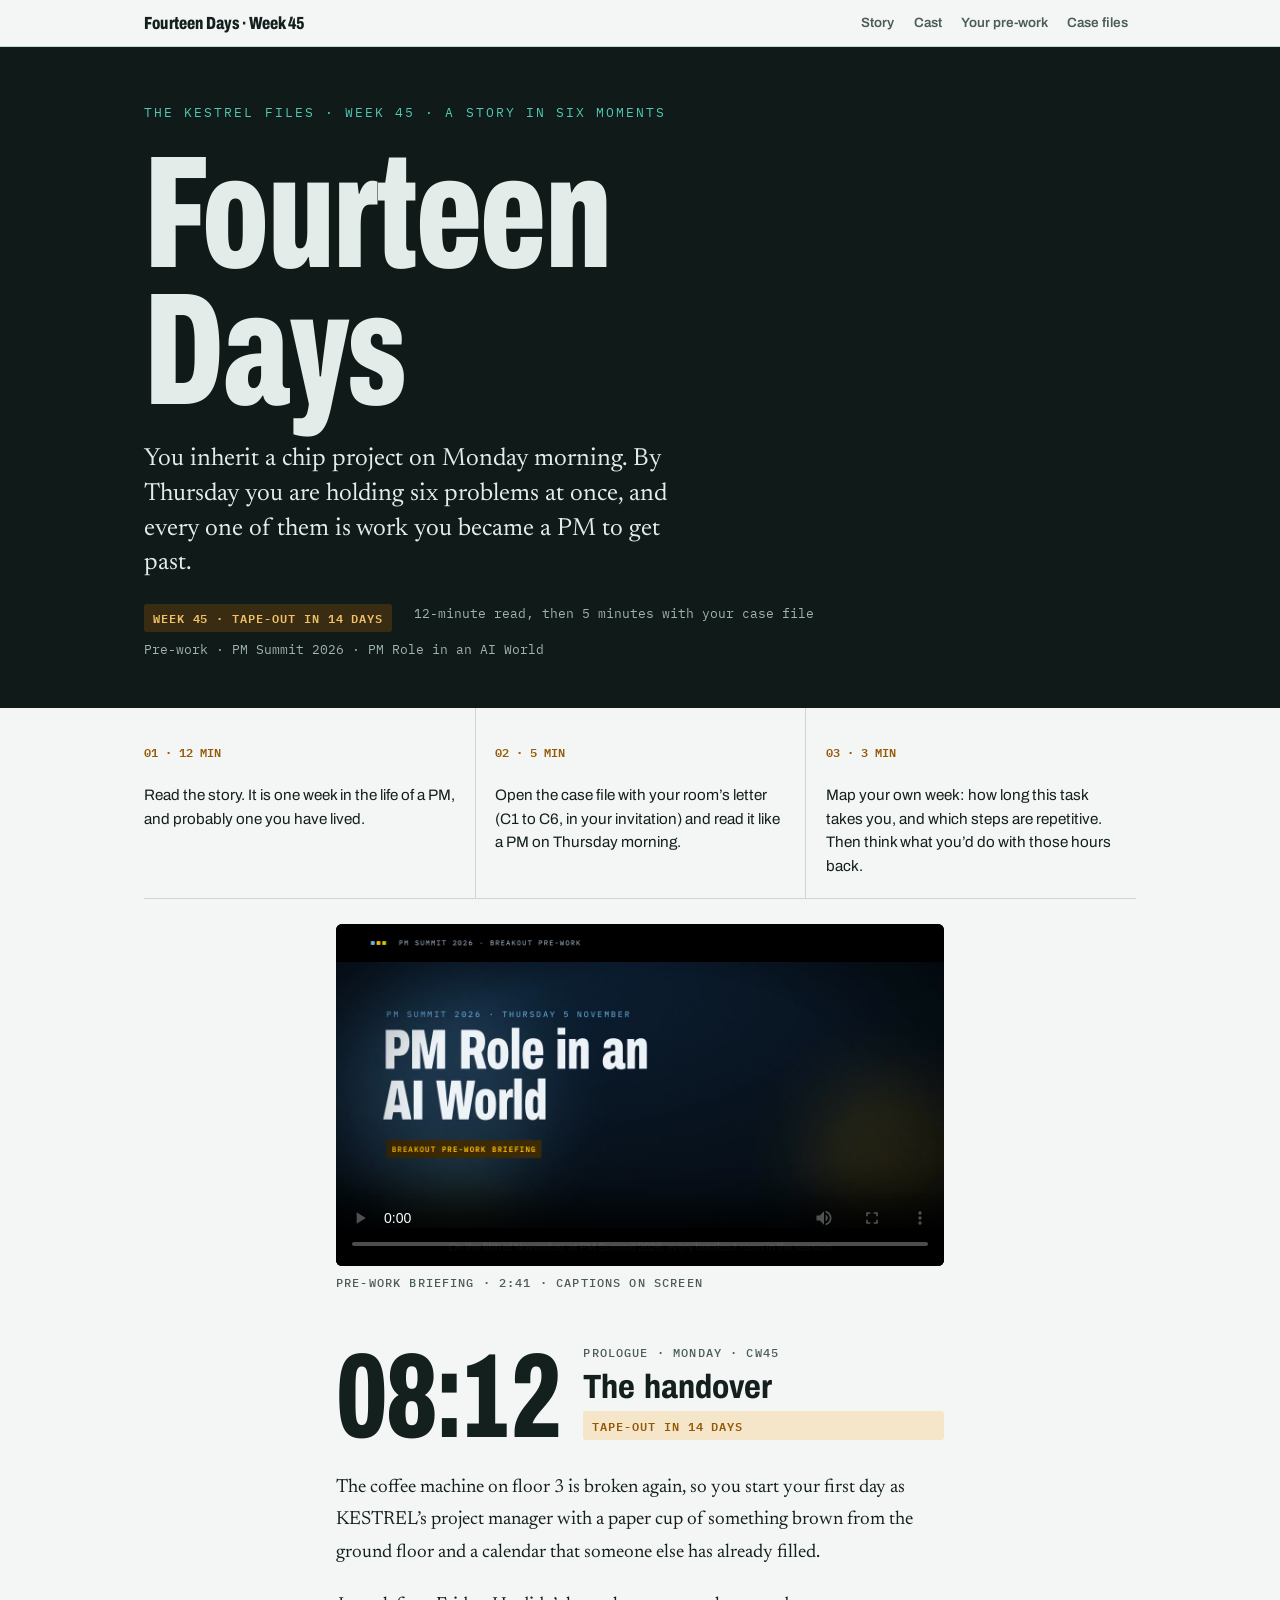
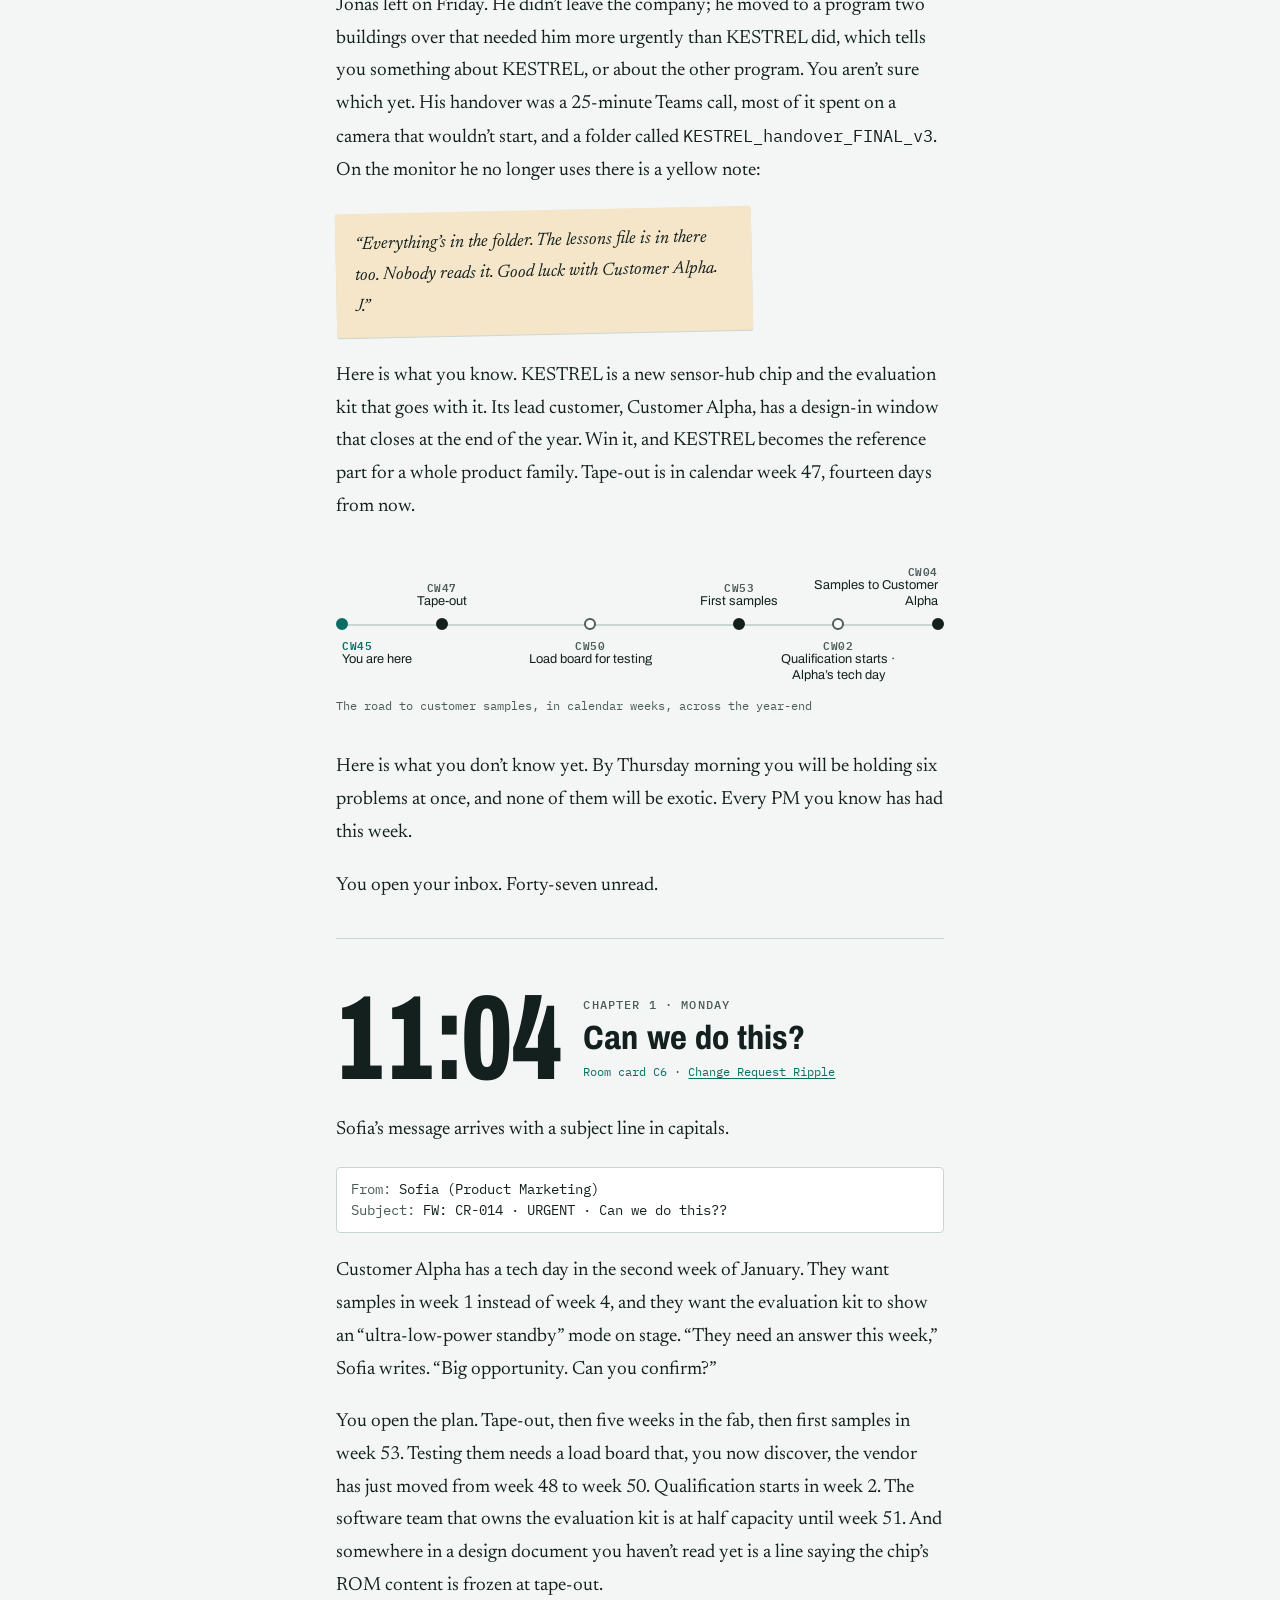
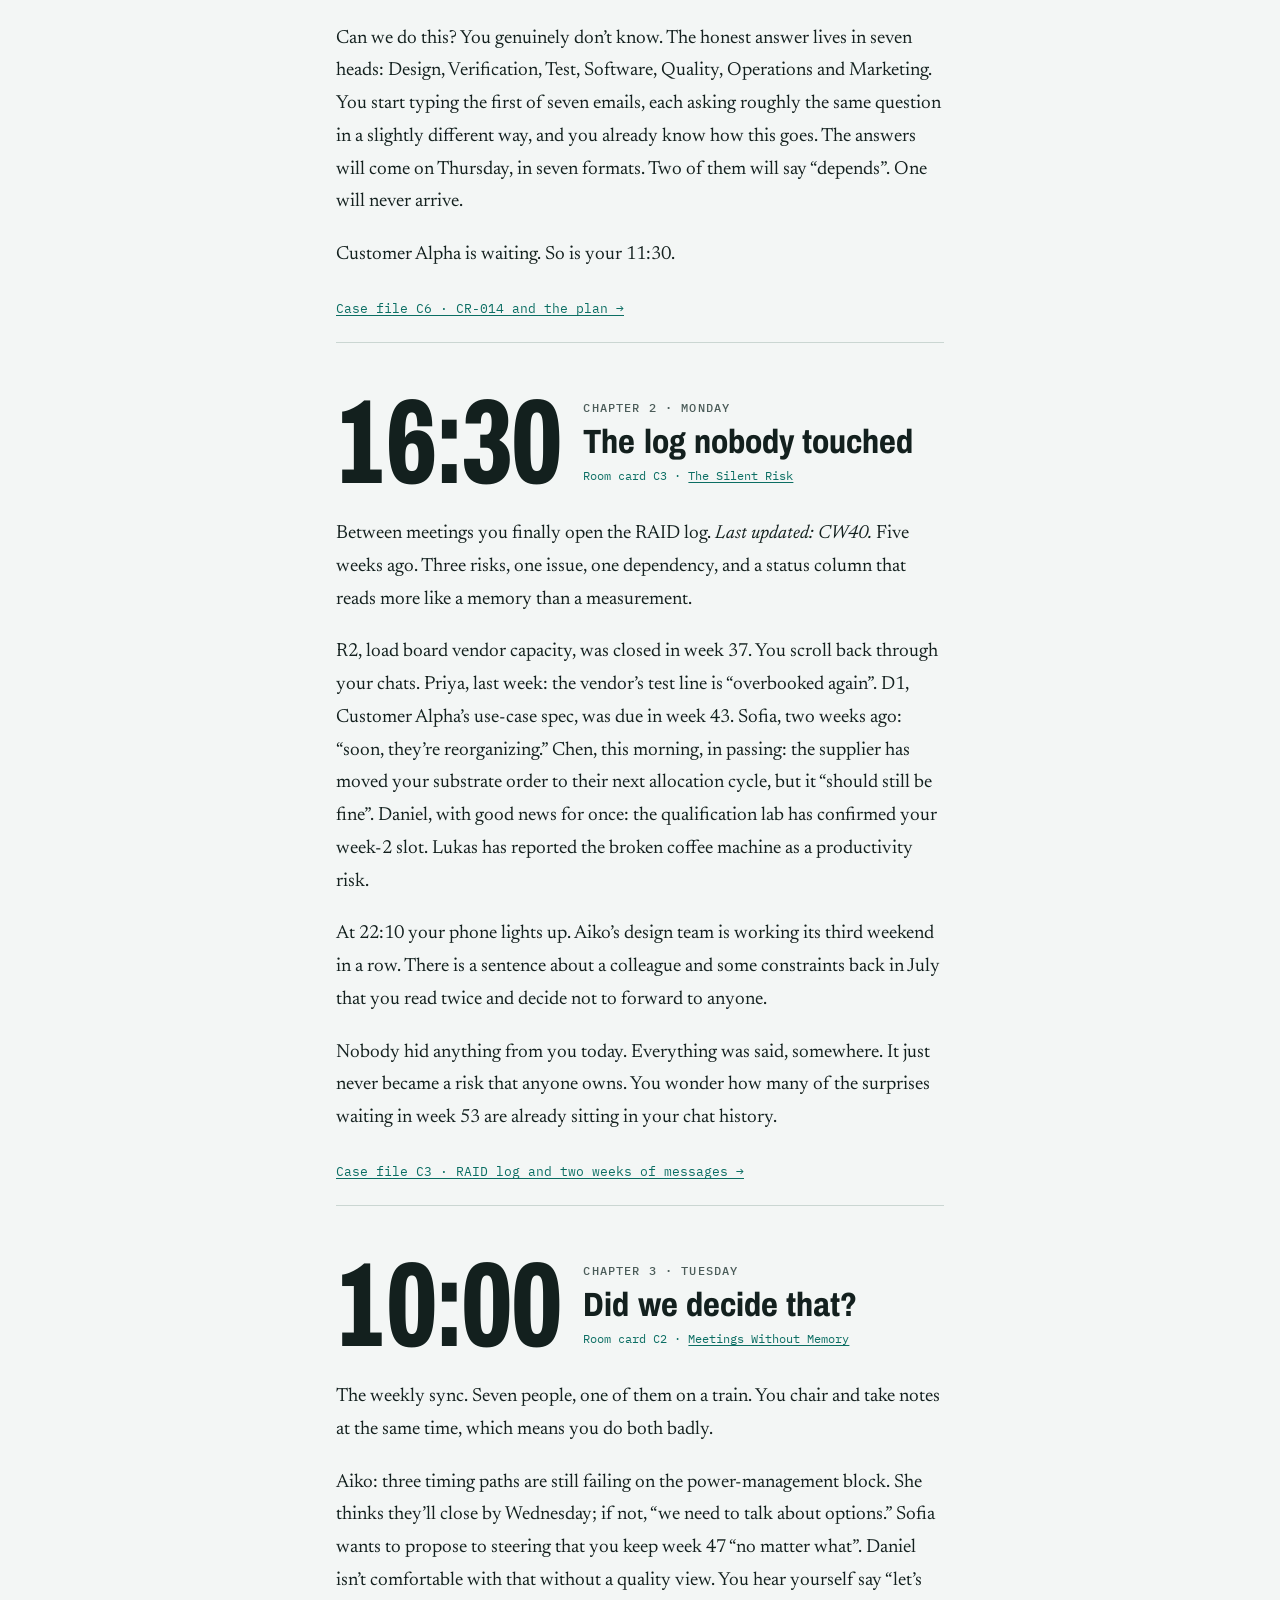
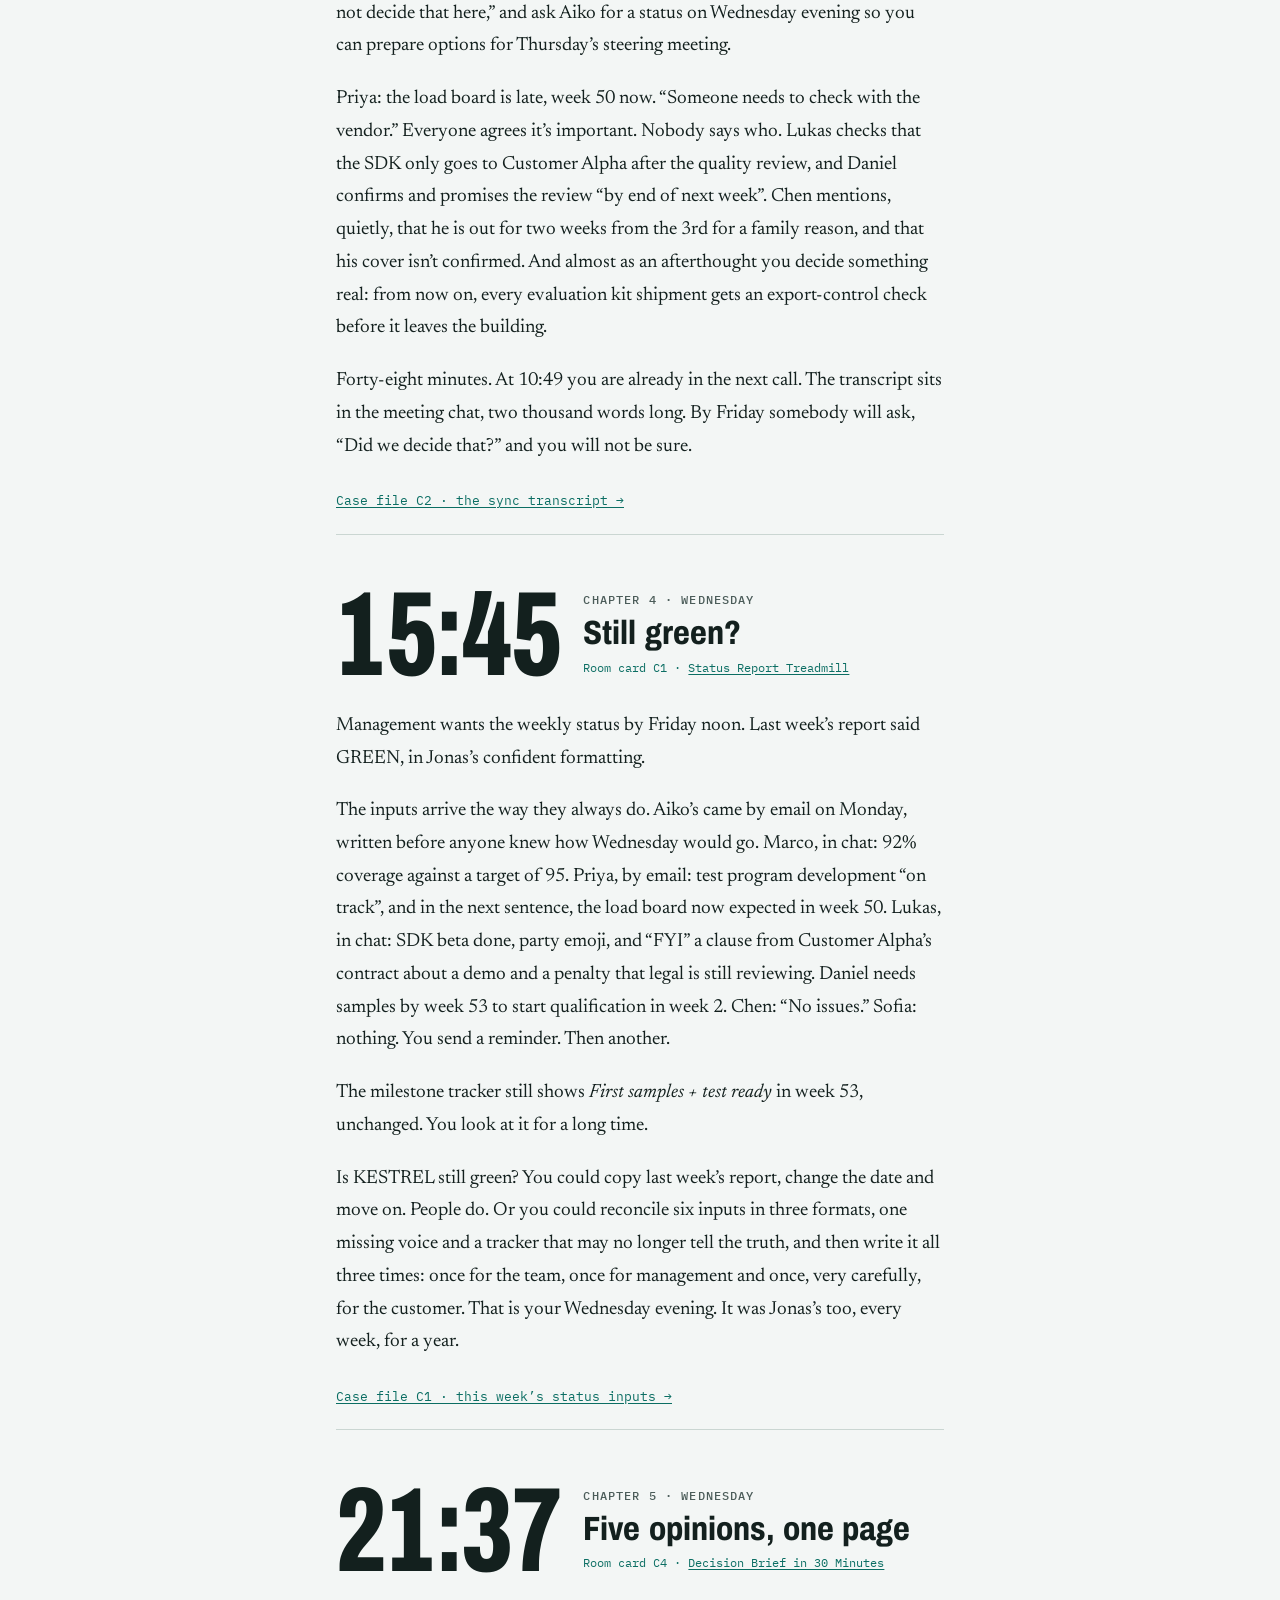
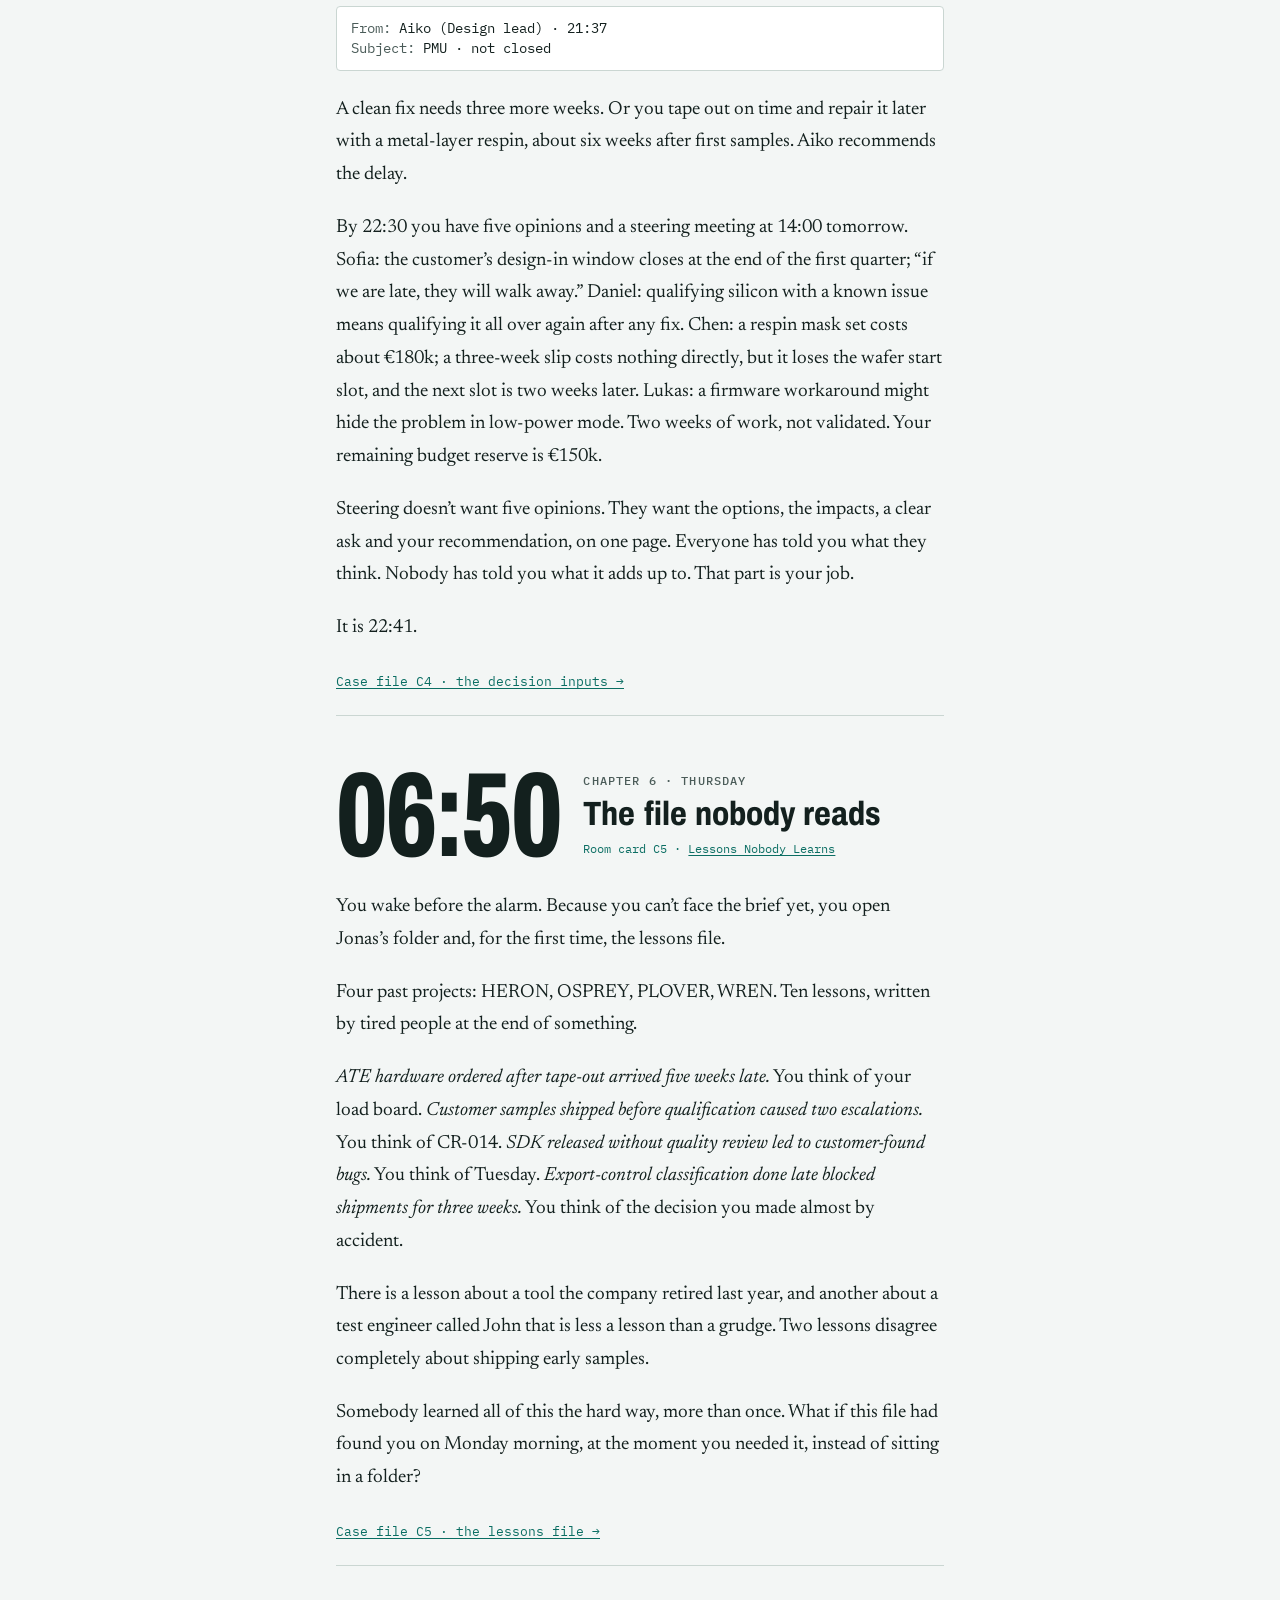
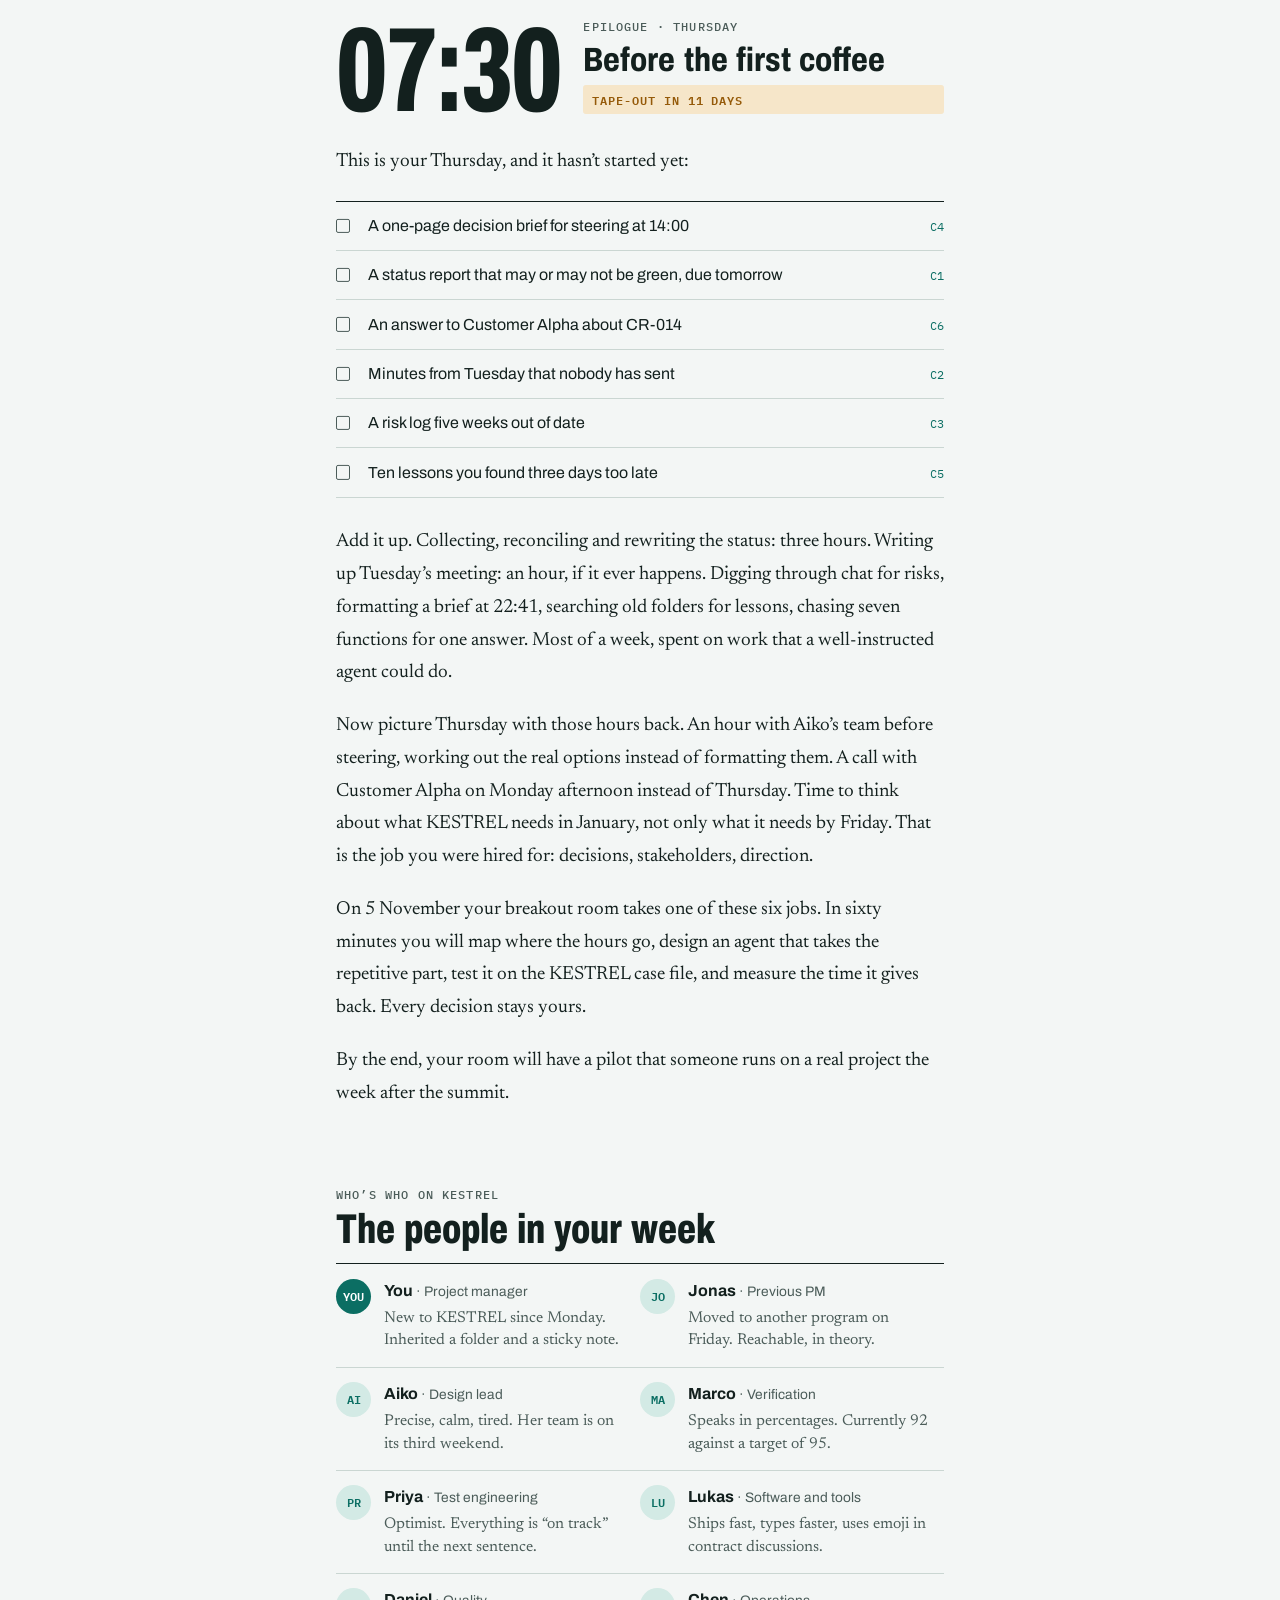
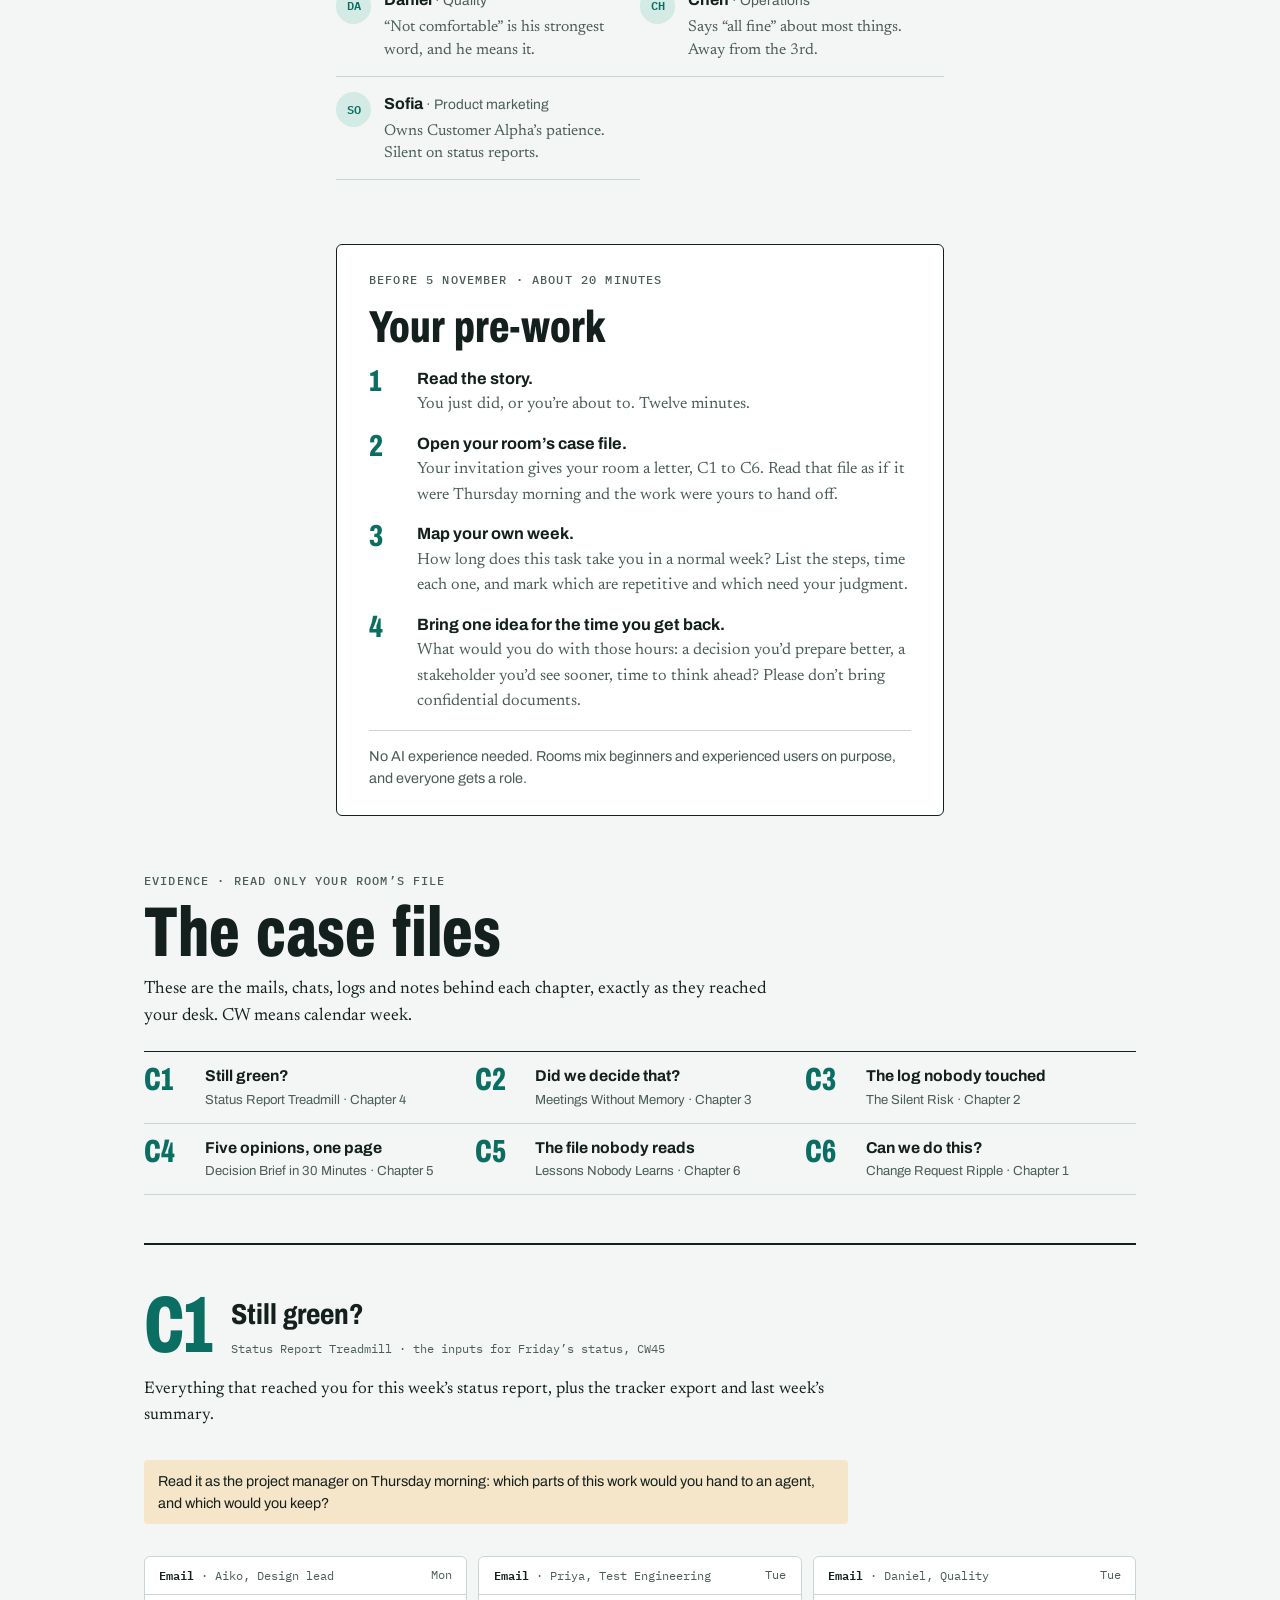
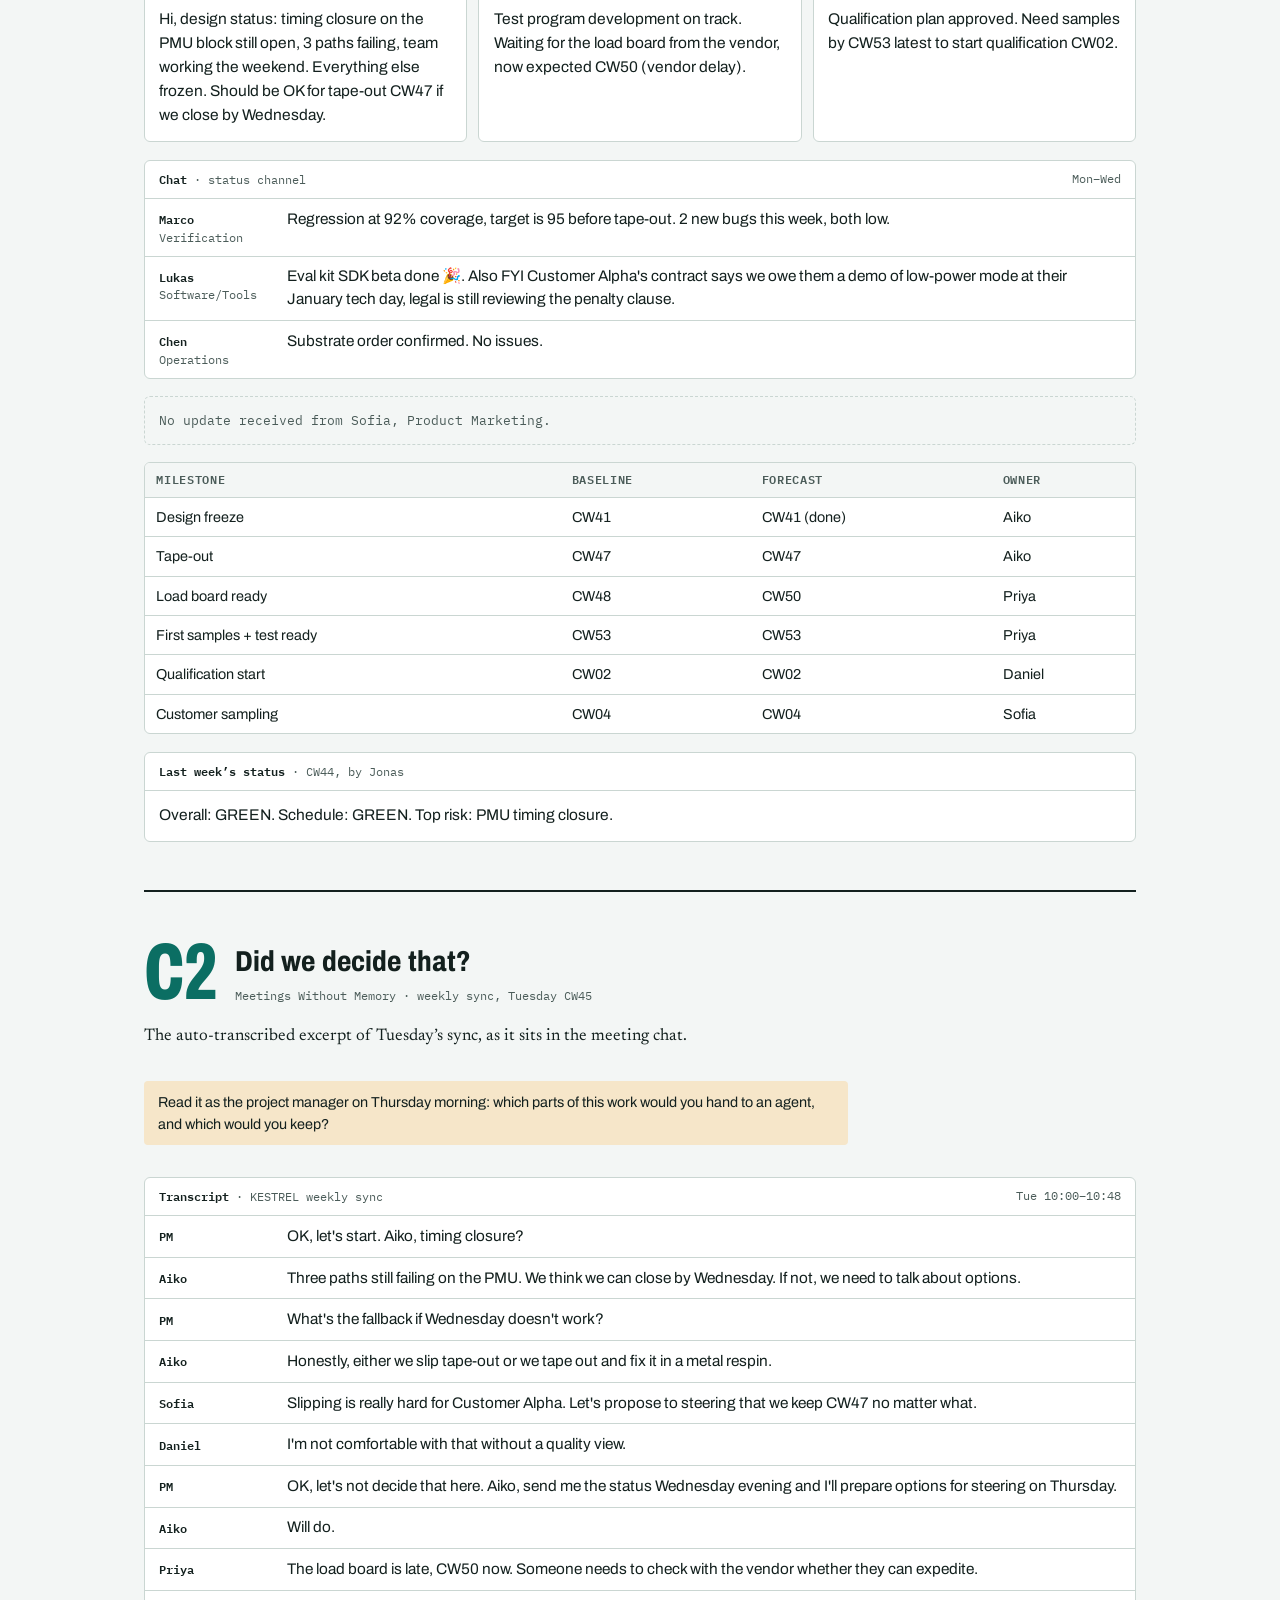
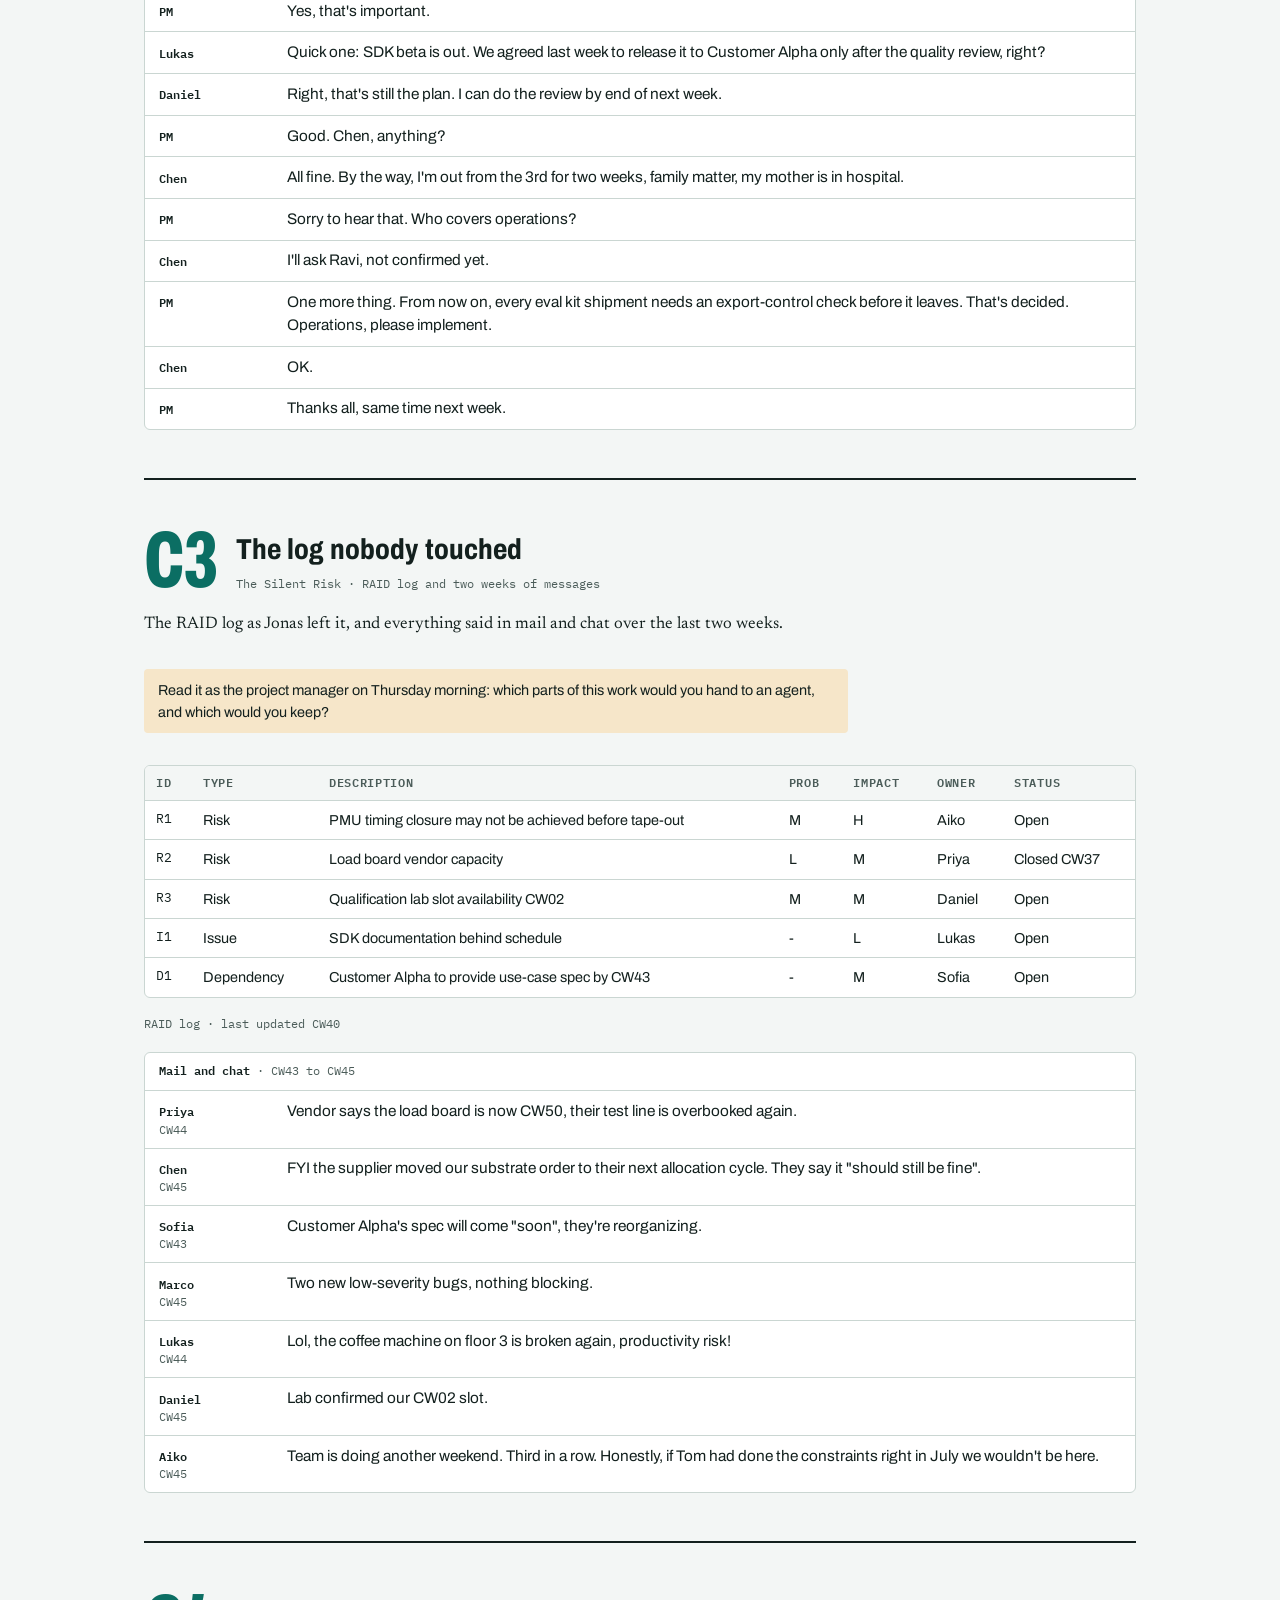
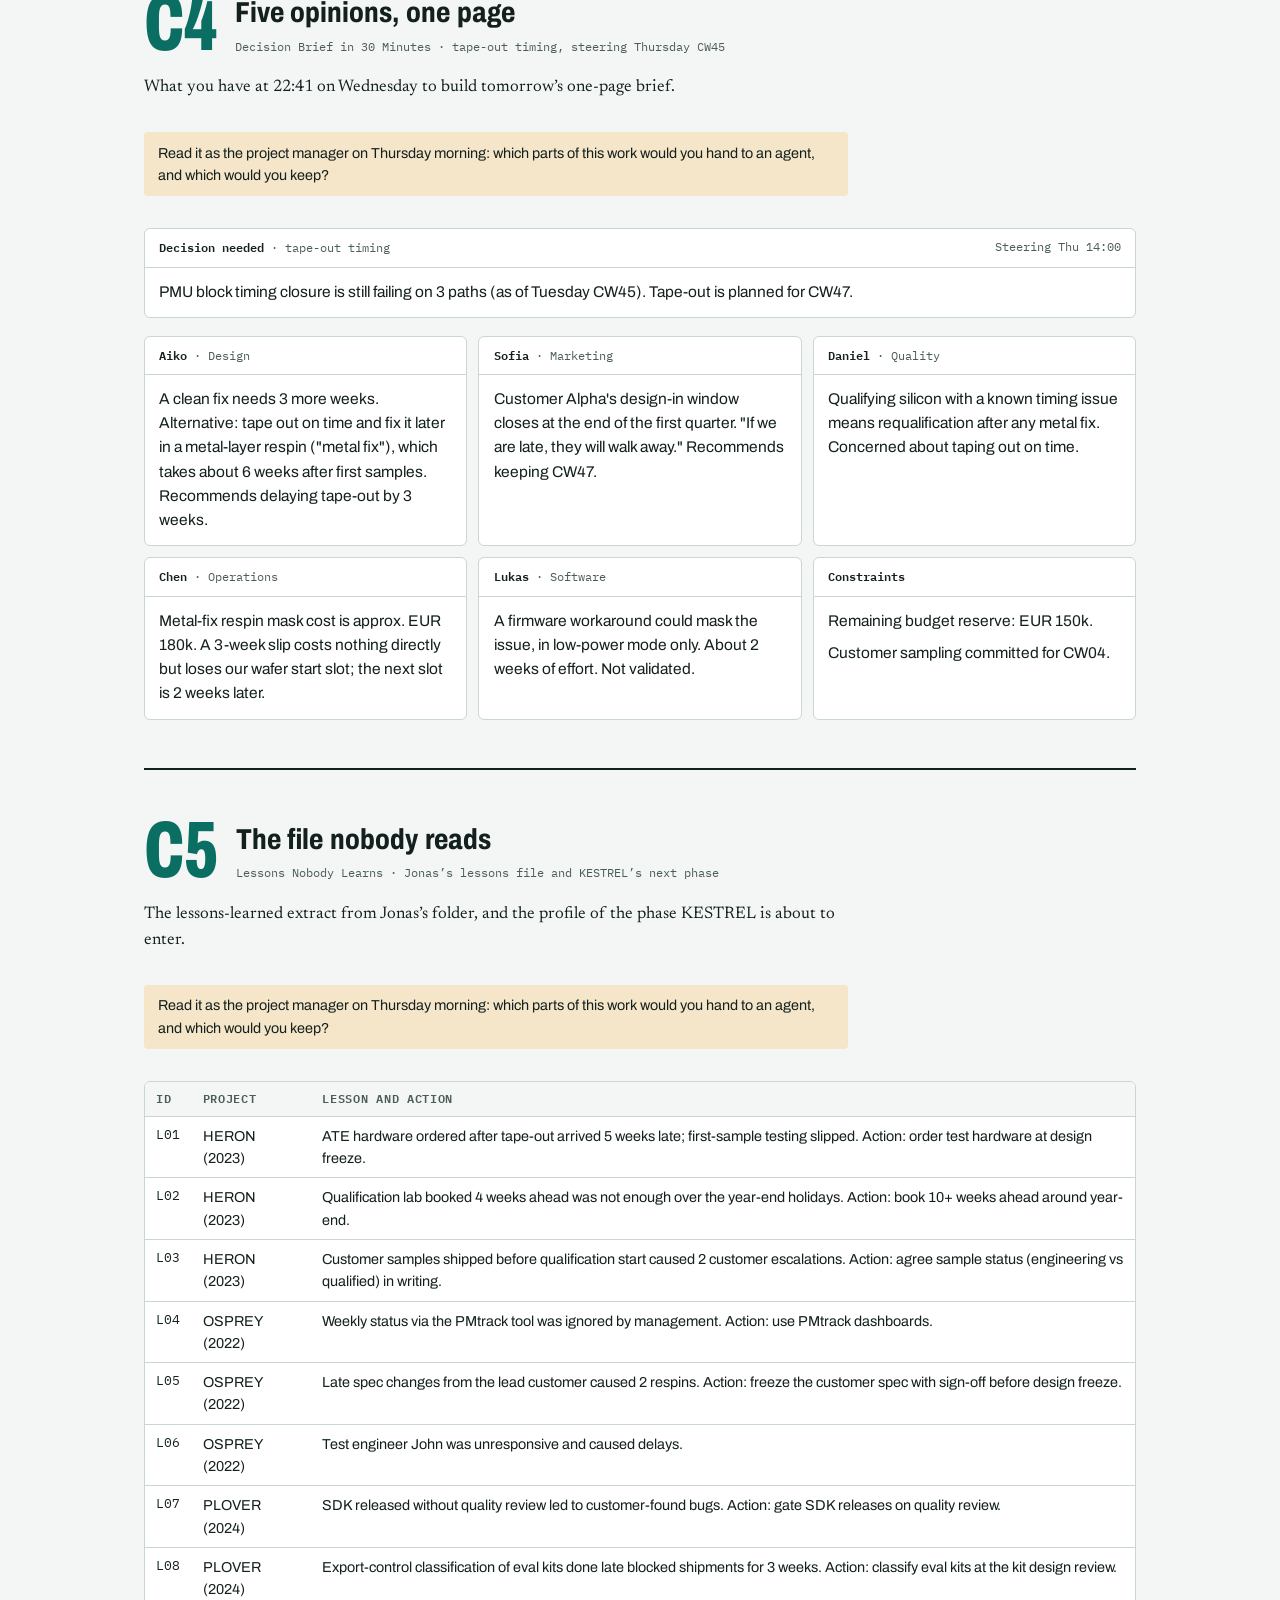
==== commit 5742638b: "Show Week 45 in the story header, cover and footer Co-Authored-By: Claude Opus 5.5 <noreply@anthropi" ====
--- a/ws2/prework.html
+++ b/ws2/prework.html
@@ -217,7 +217,7 @@
 <body>
 <div class="topbar">
   <div class="topbar-in">
-    <b>Fourteen Days</b>
+    <b>Fourteen Days · Week 45</b>
     <nav aria-label="Sections">
       <a href="#story">Story</a>
       <a href="#cast">Cast</a>
@@ -229,10 +229,10 @@
 
 <header class="cover">
   <div class="cover-in">
-    <div class="kicker">The KESTREL files · a story in six moments</div>
+    <div class="kicker">The KESTREL files · Week 45 · a story in six moments</div>
     <h1>Fourteen<br>Days</h1>
     <p class="dek">You inherit a chip project on Monday morning. By Thursday you are holding six problems at once, and every one of them is work you became a PM to get past.</p>
-    <div class="meta"><span class="countdown">Tape-out in 14 days</span><span>12-minute read, then 5 minutes with your case file</span><span>Pre-work · PM Summit 2026 · PM Role in an AI World</span></div>
+    <div class="meta"><span class="countdown">Week 45 · Tape-out in 14 days</span><span>12-minute read, then 5 minutes with your case file</span><span>Pre-work · PM Summit 2026 · PM Role in an AI World</span></div>
   </div>
 </header>
 
@@ -630,7 +630,7 @@
 
   <footer class="end col">
     <p class="tag">Fourteen days to tape-out. Six problems by Thursday. One hour to take a moment back.</p>
-    <p>Pre-work for the PM Summit 2026 breakouts, Workstream 2 · PM Role in an AI World · draft v0.1.</p>
+    <p>Week 45 · a KESTREL story · pre-work for the PM Summit 2026 breakouts, Workstream 2 · PM Role in an AI World · draft v0.1.</p>
   </footer>
 </main>
 
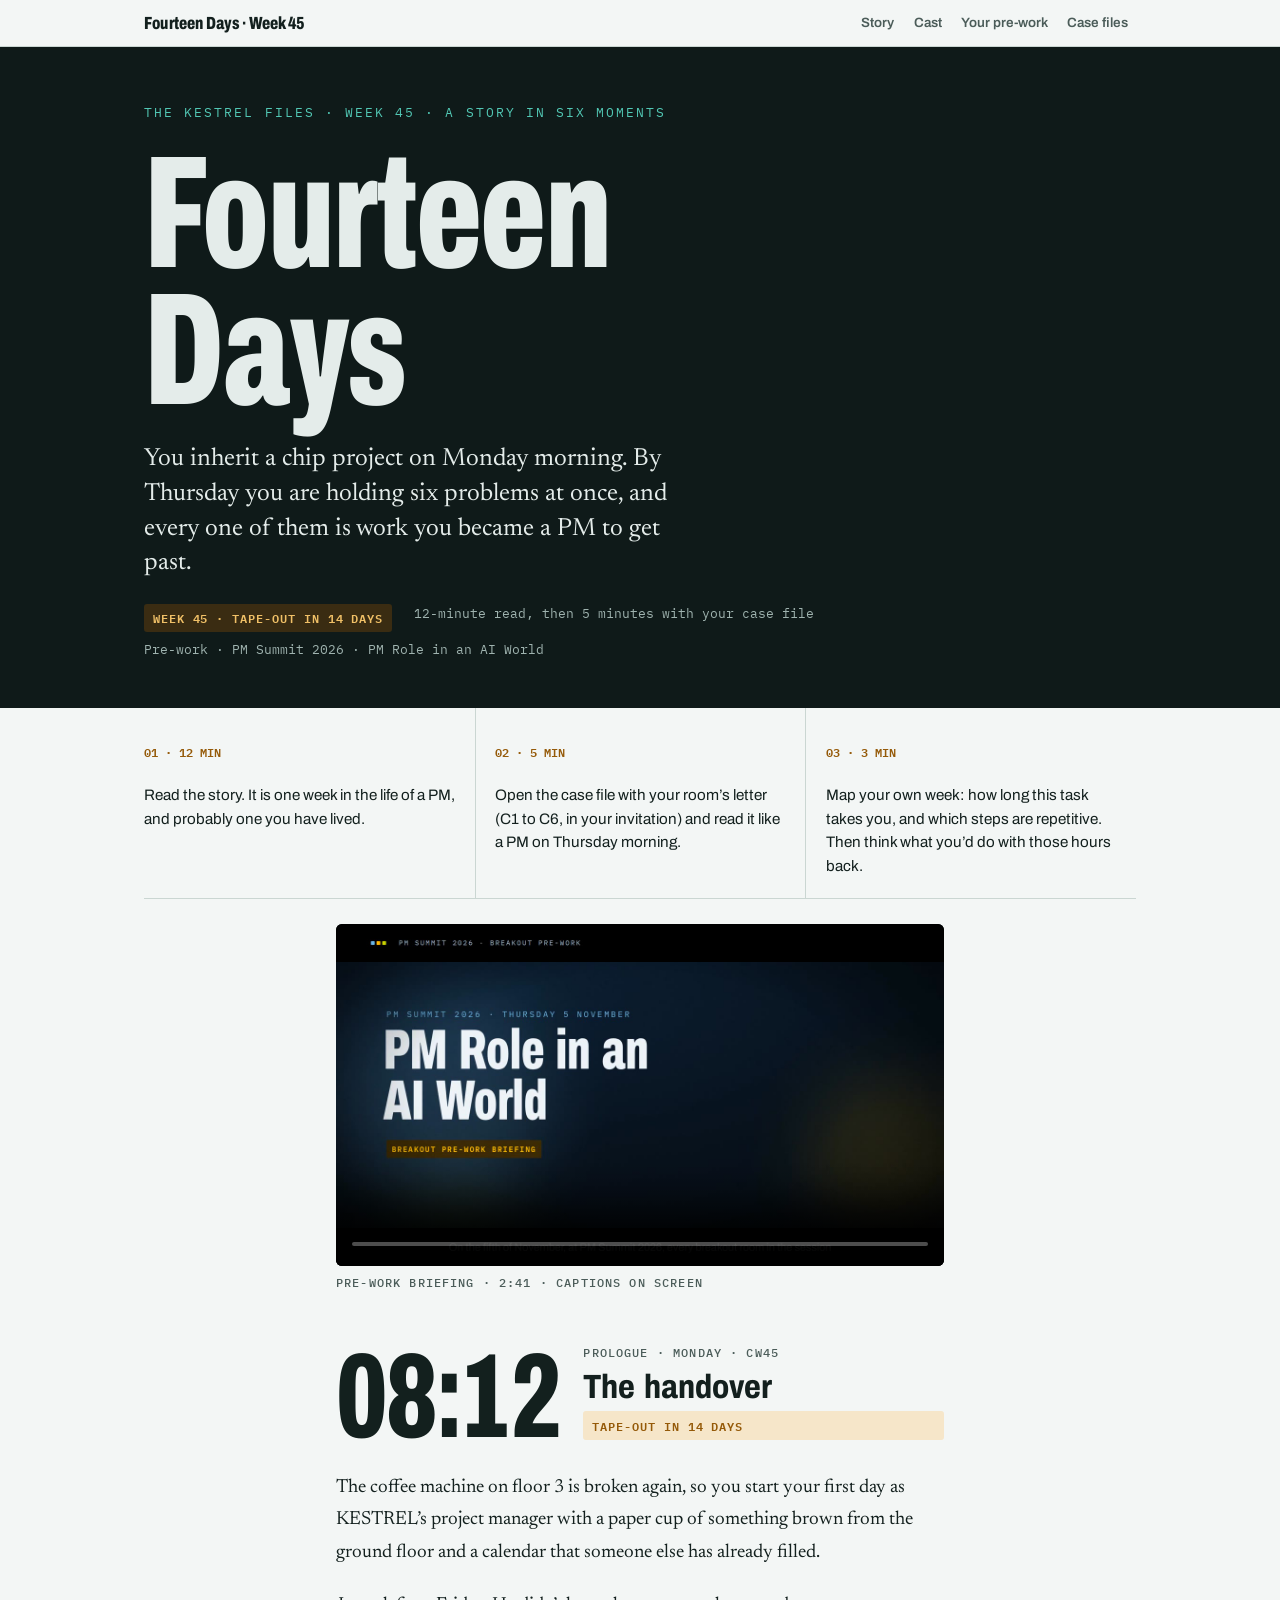
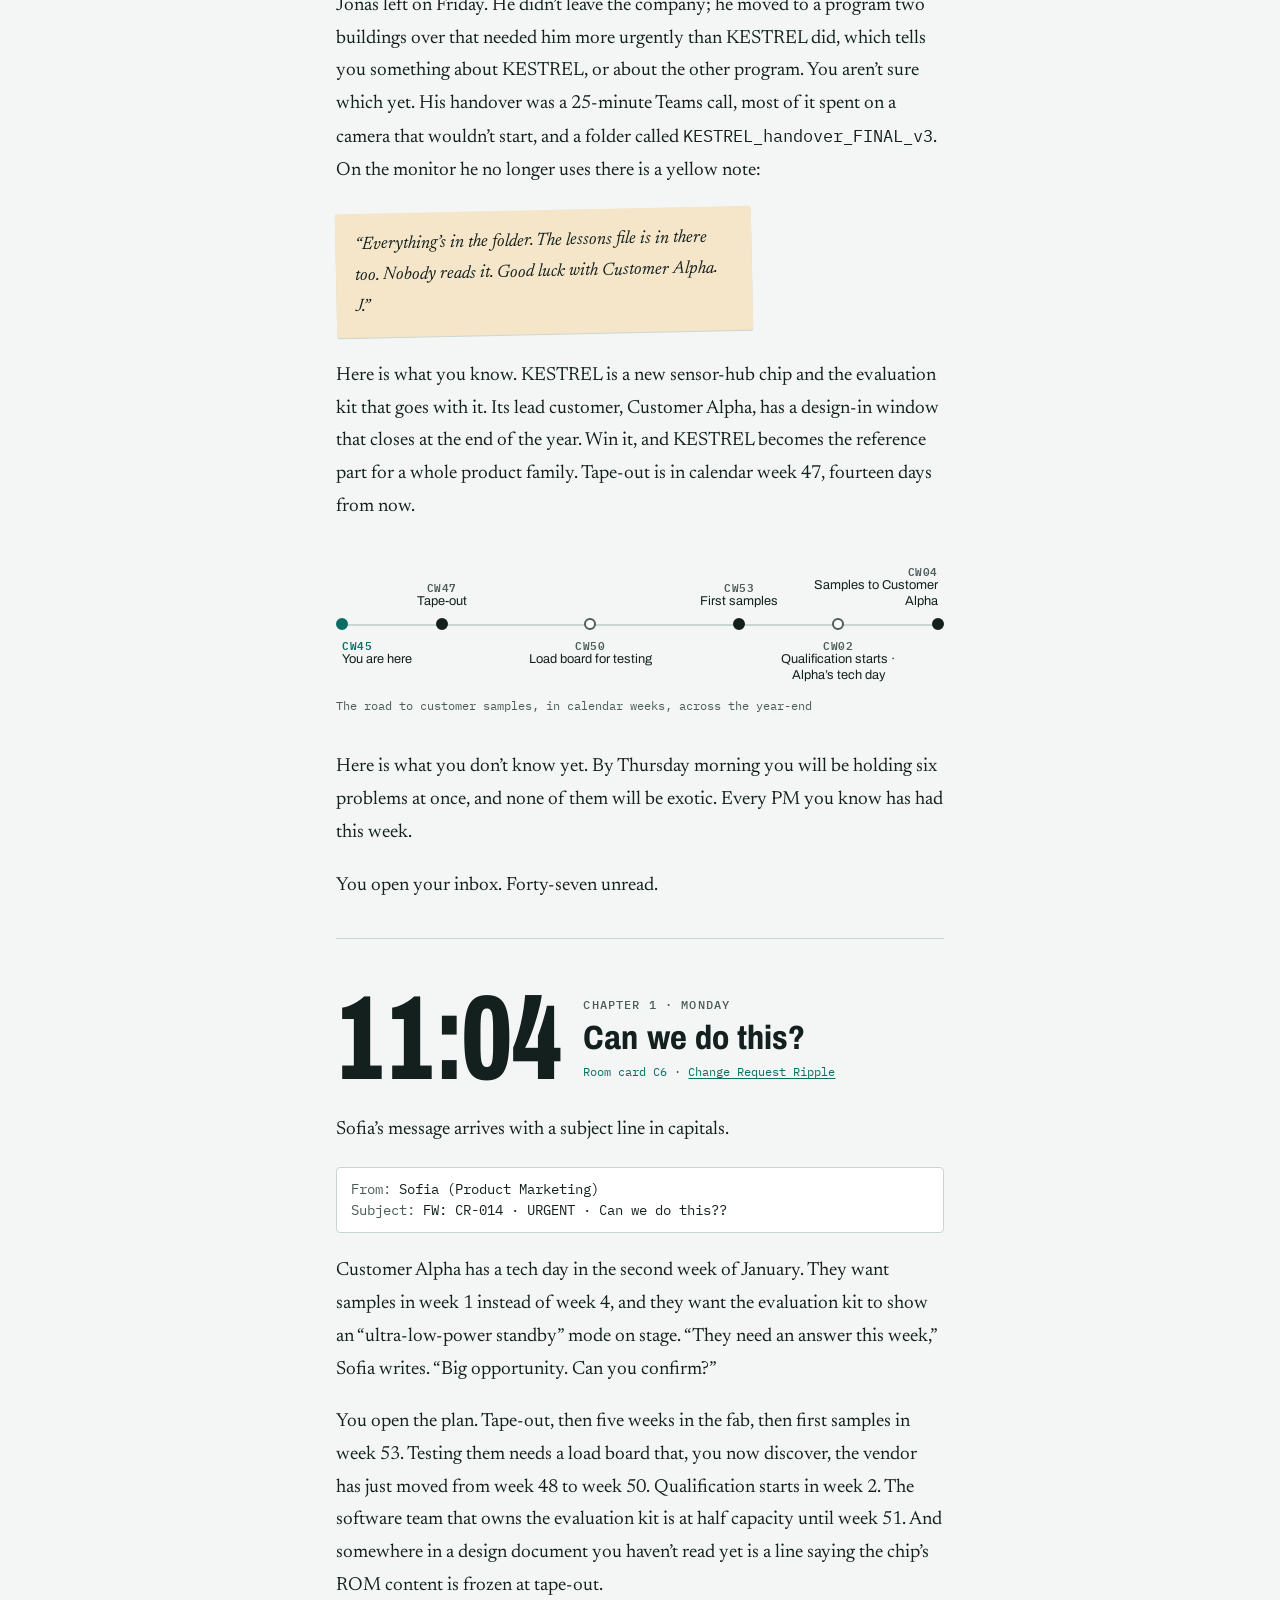
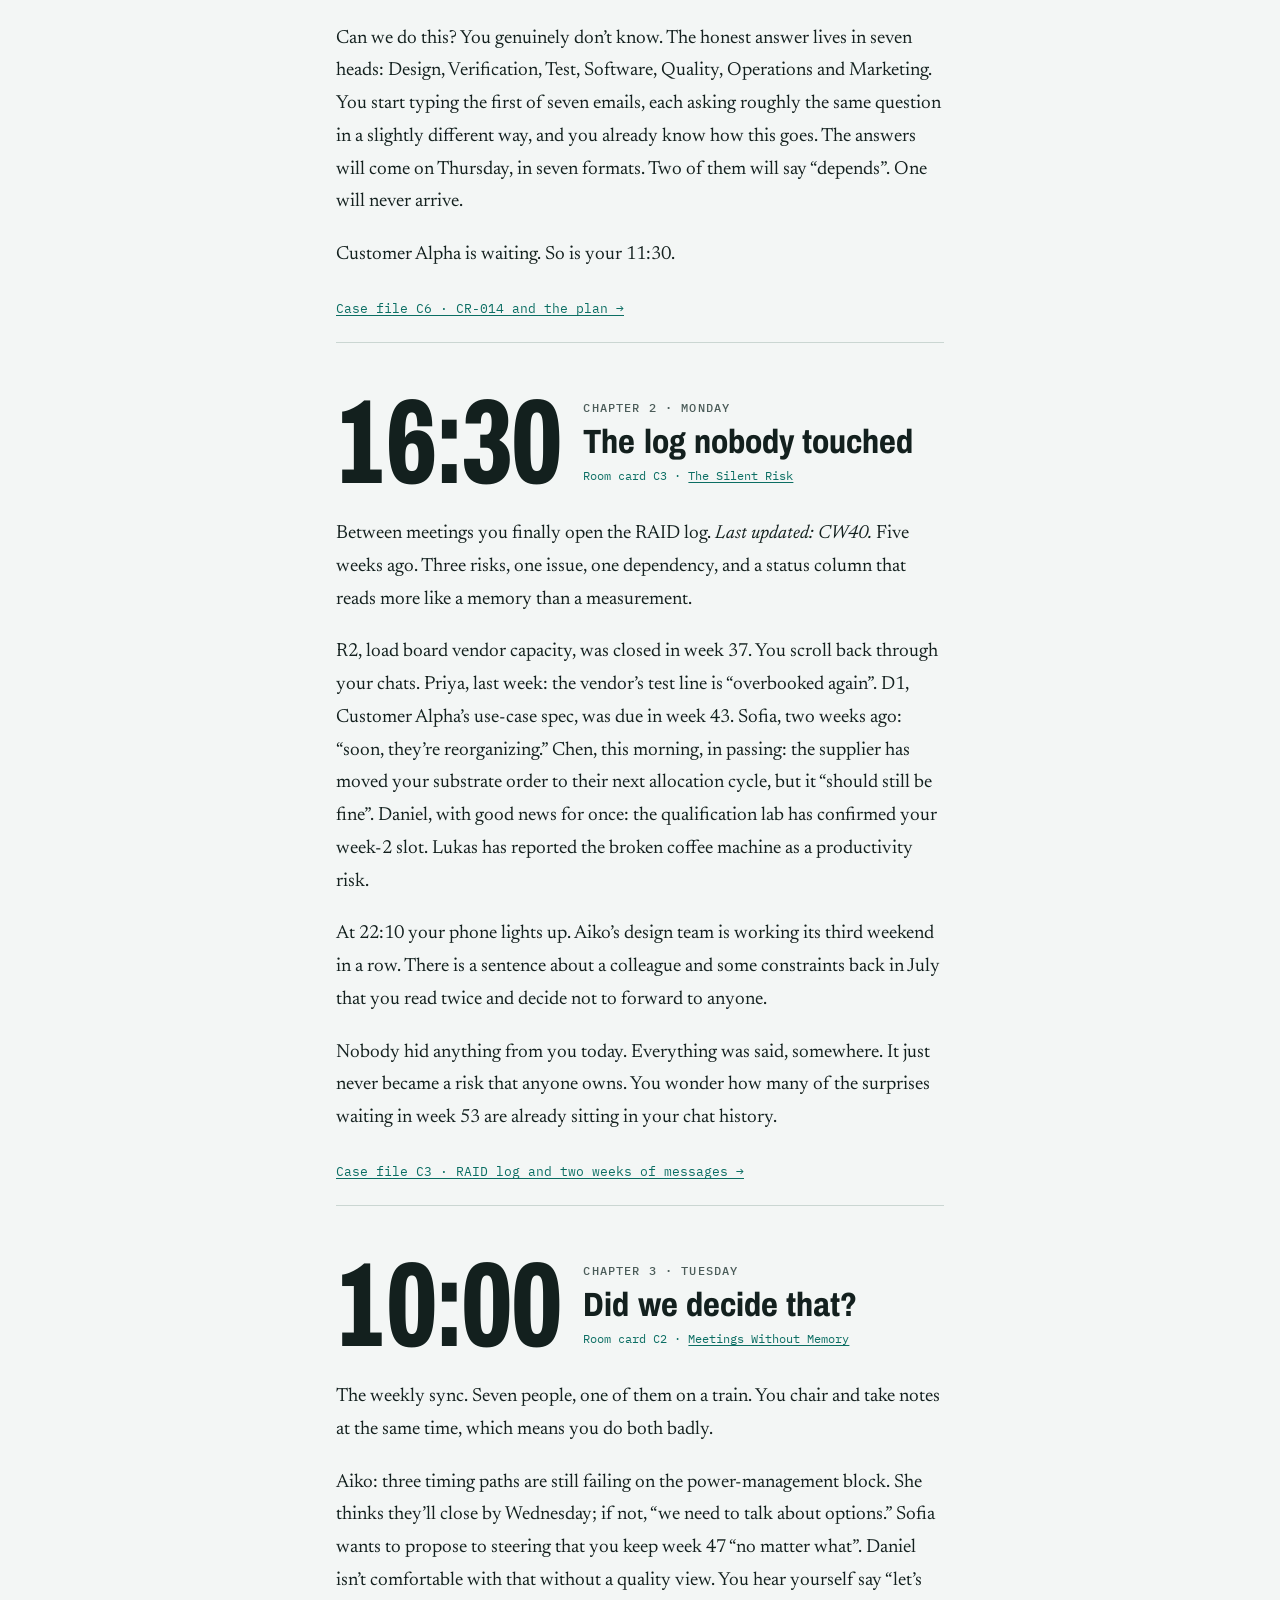
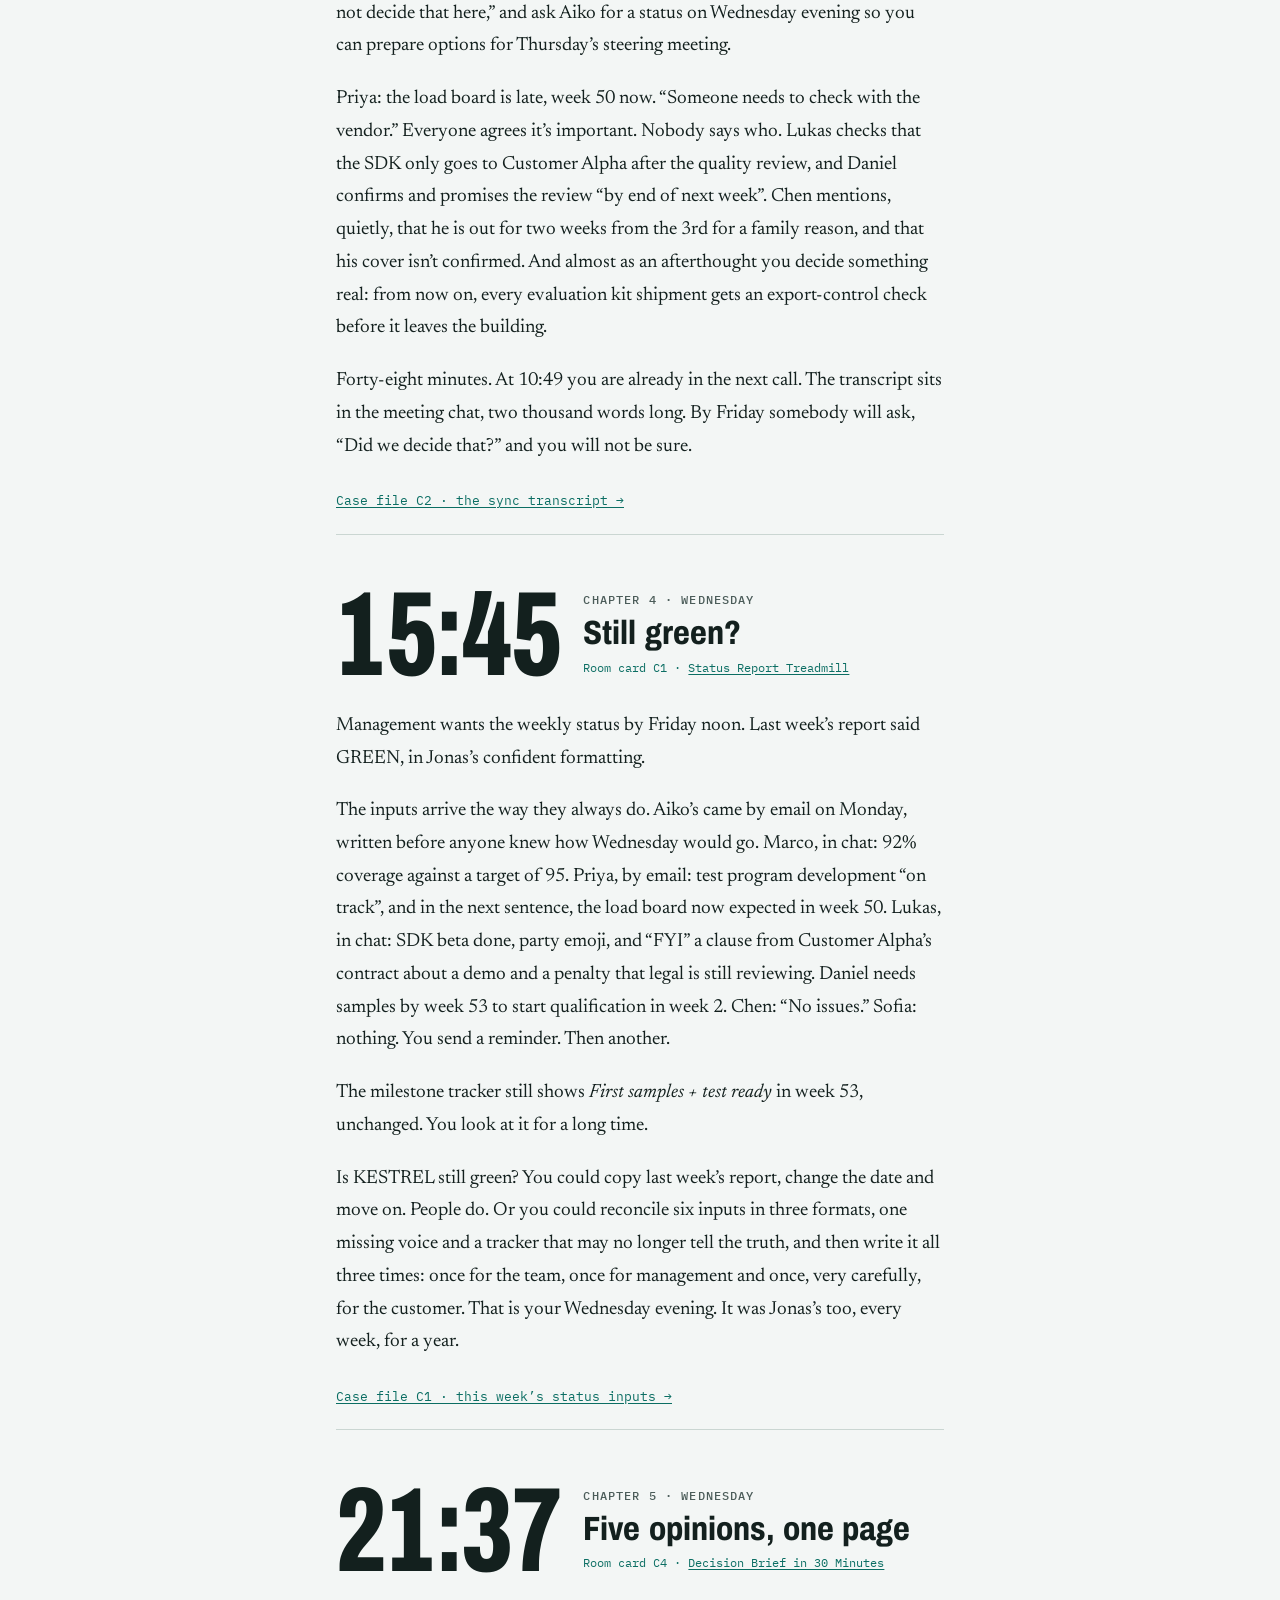
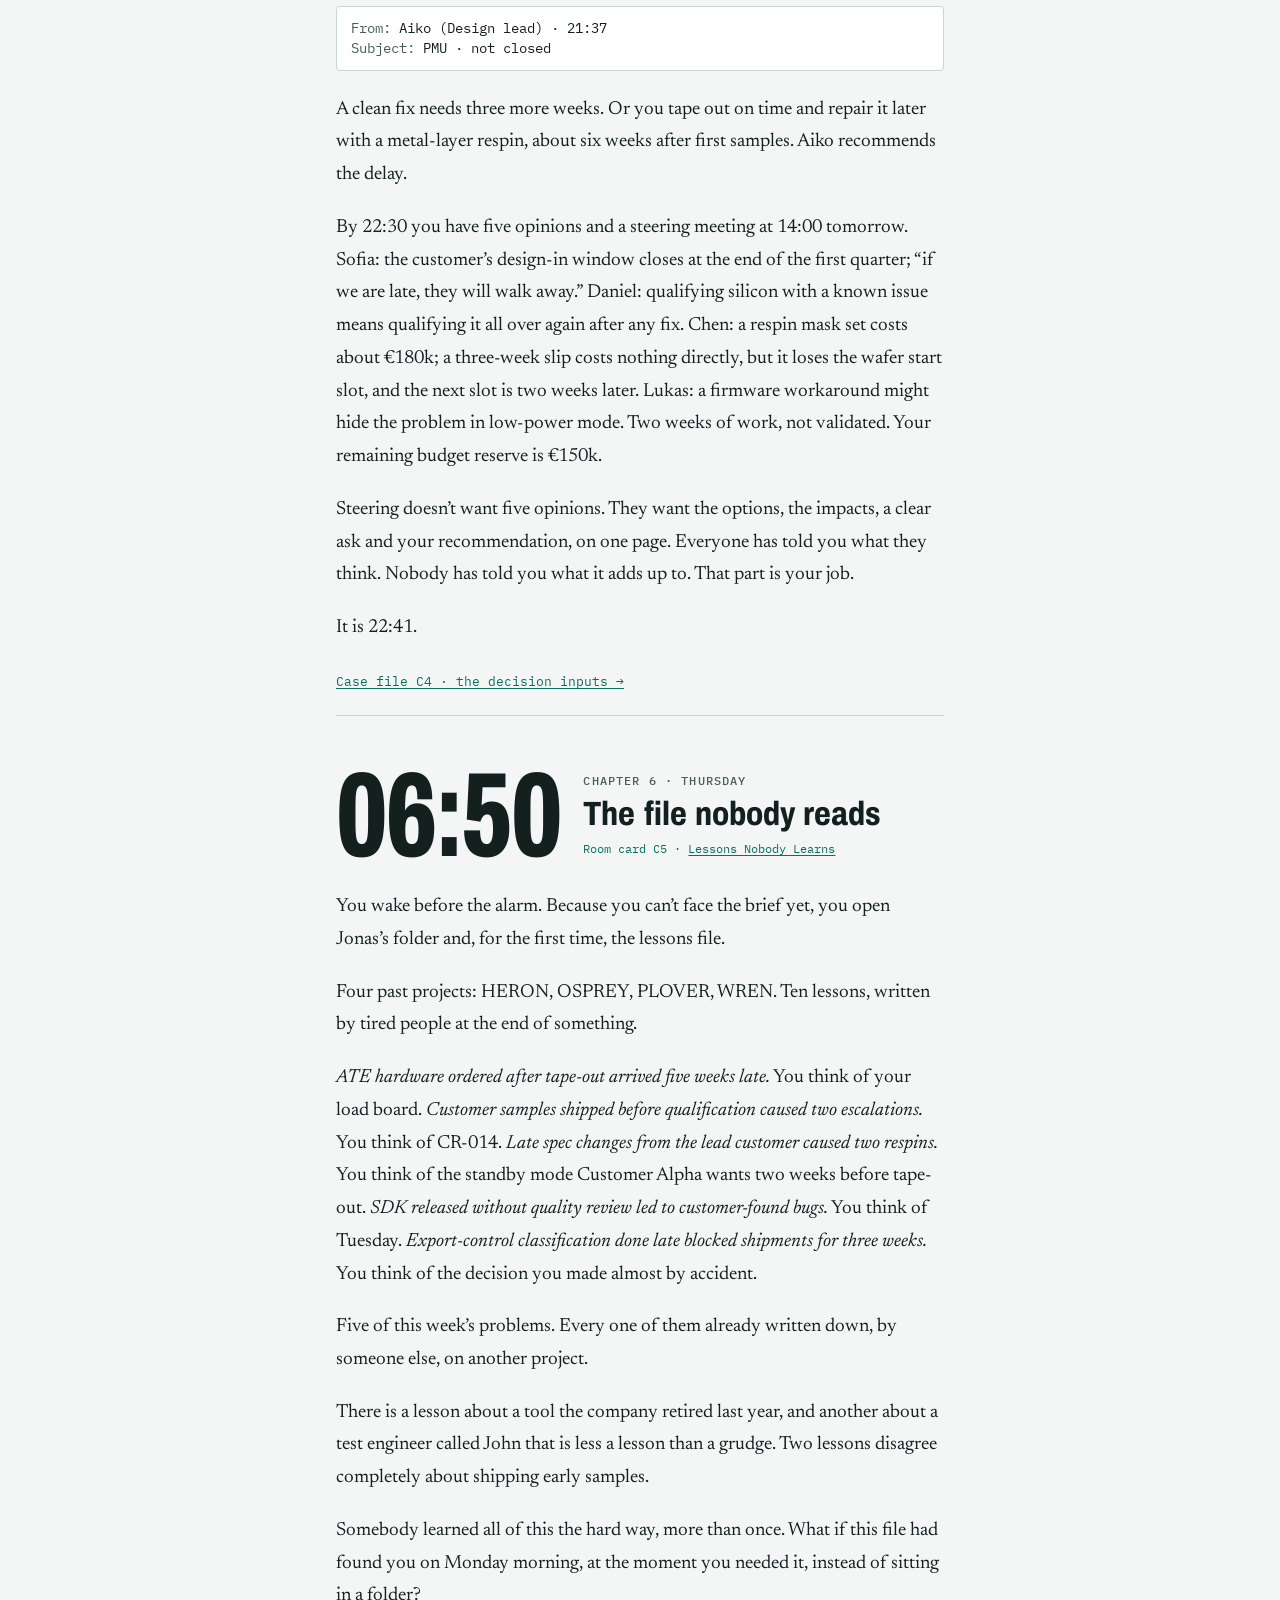
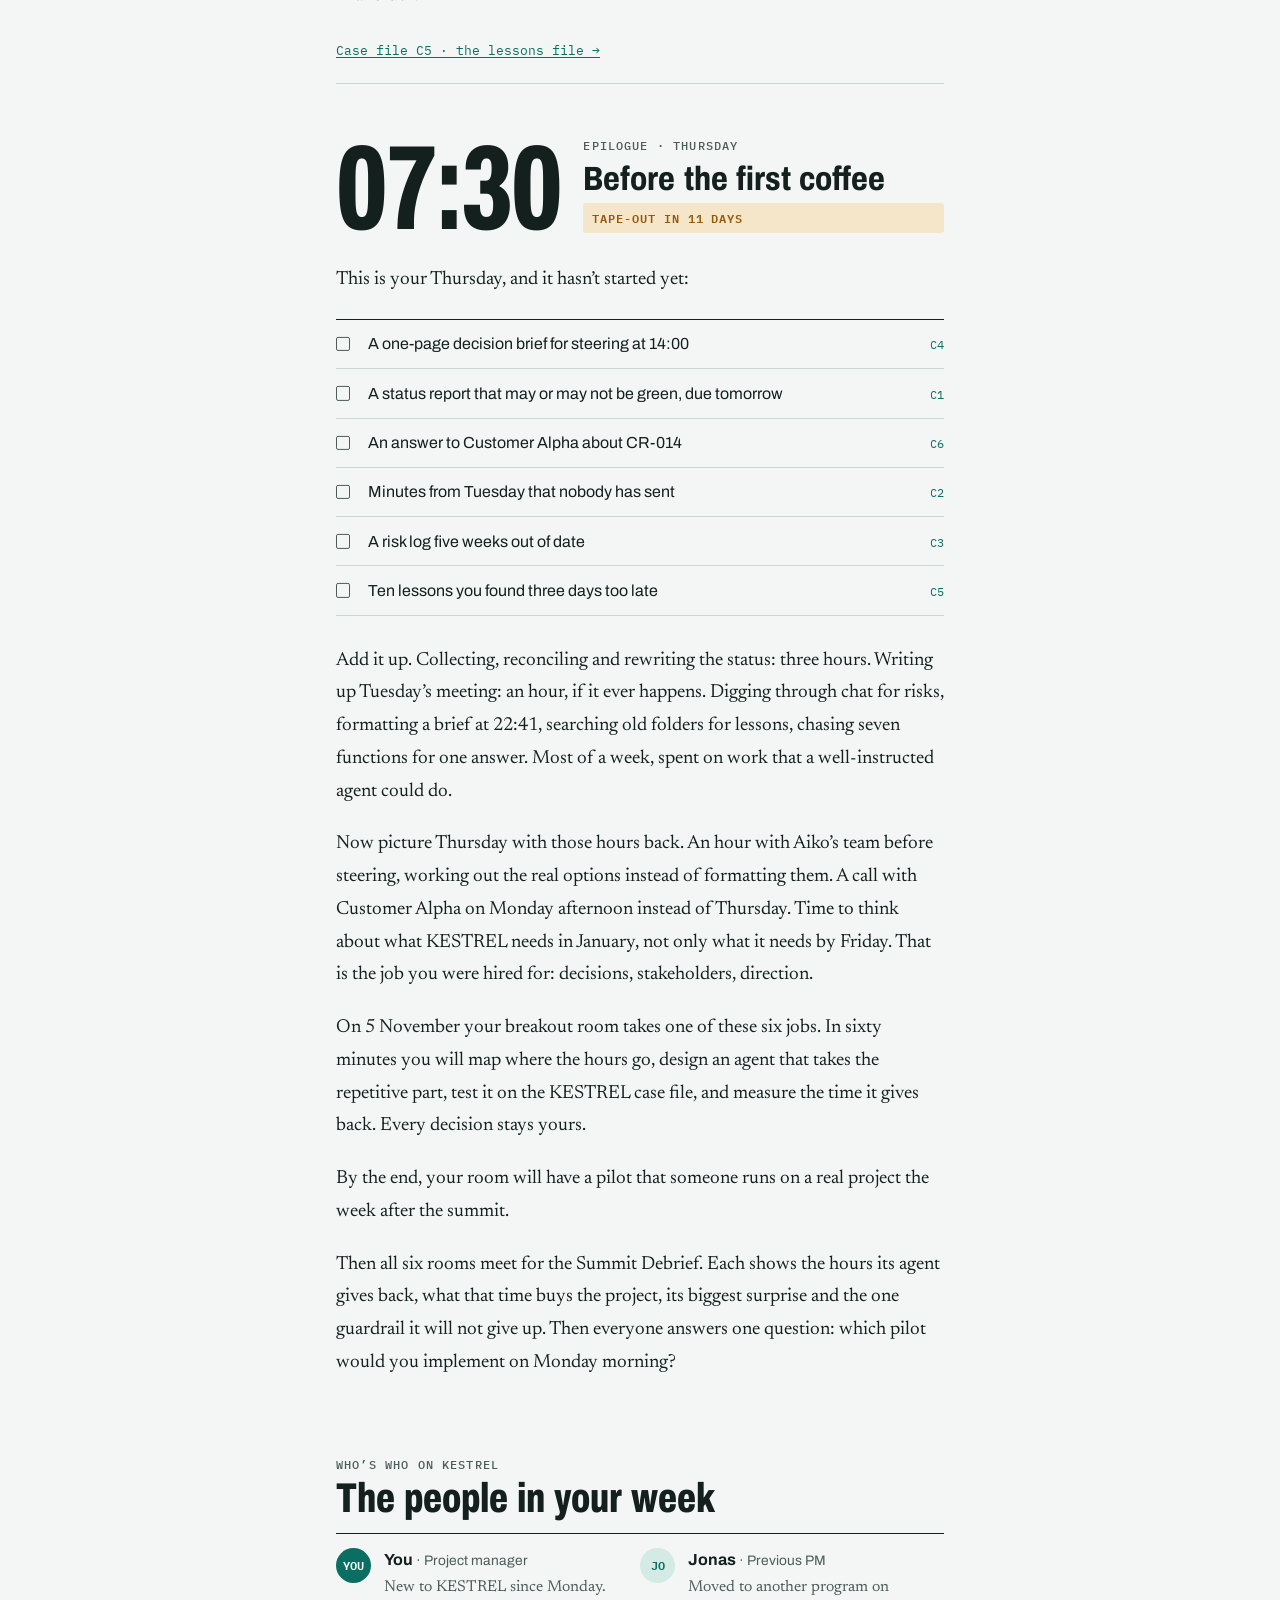
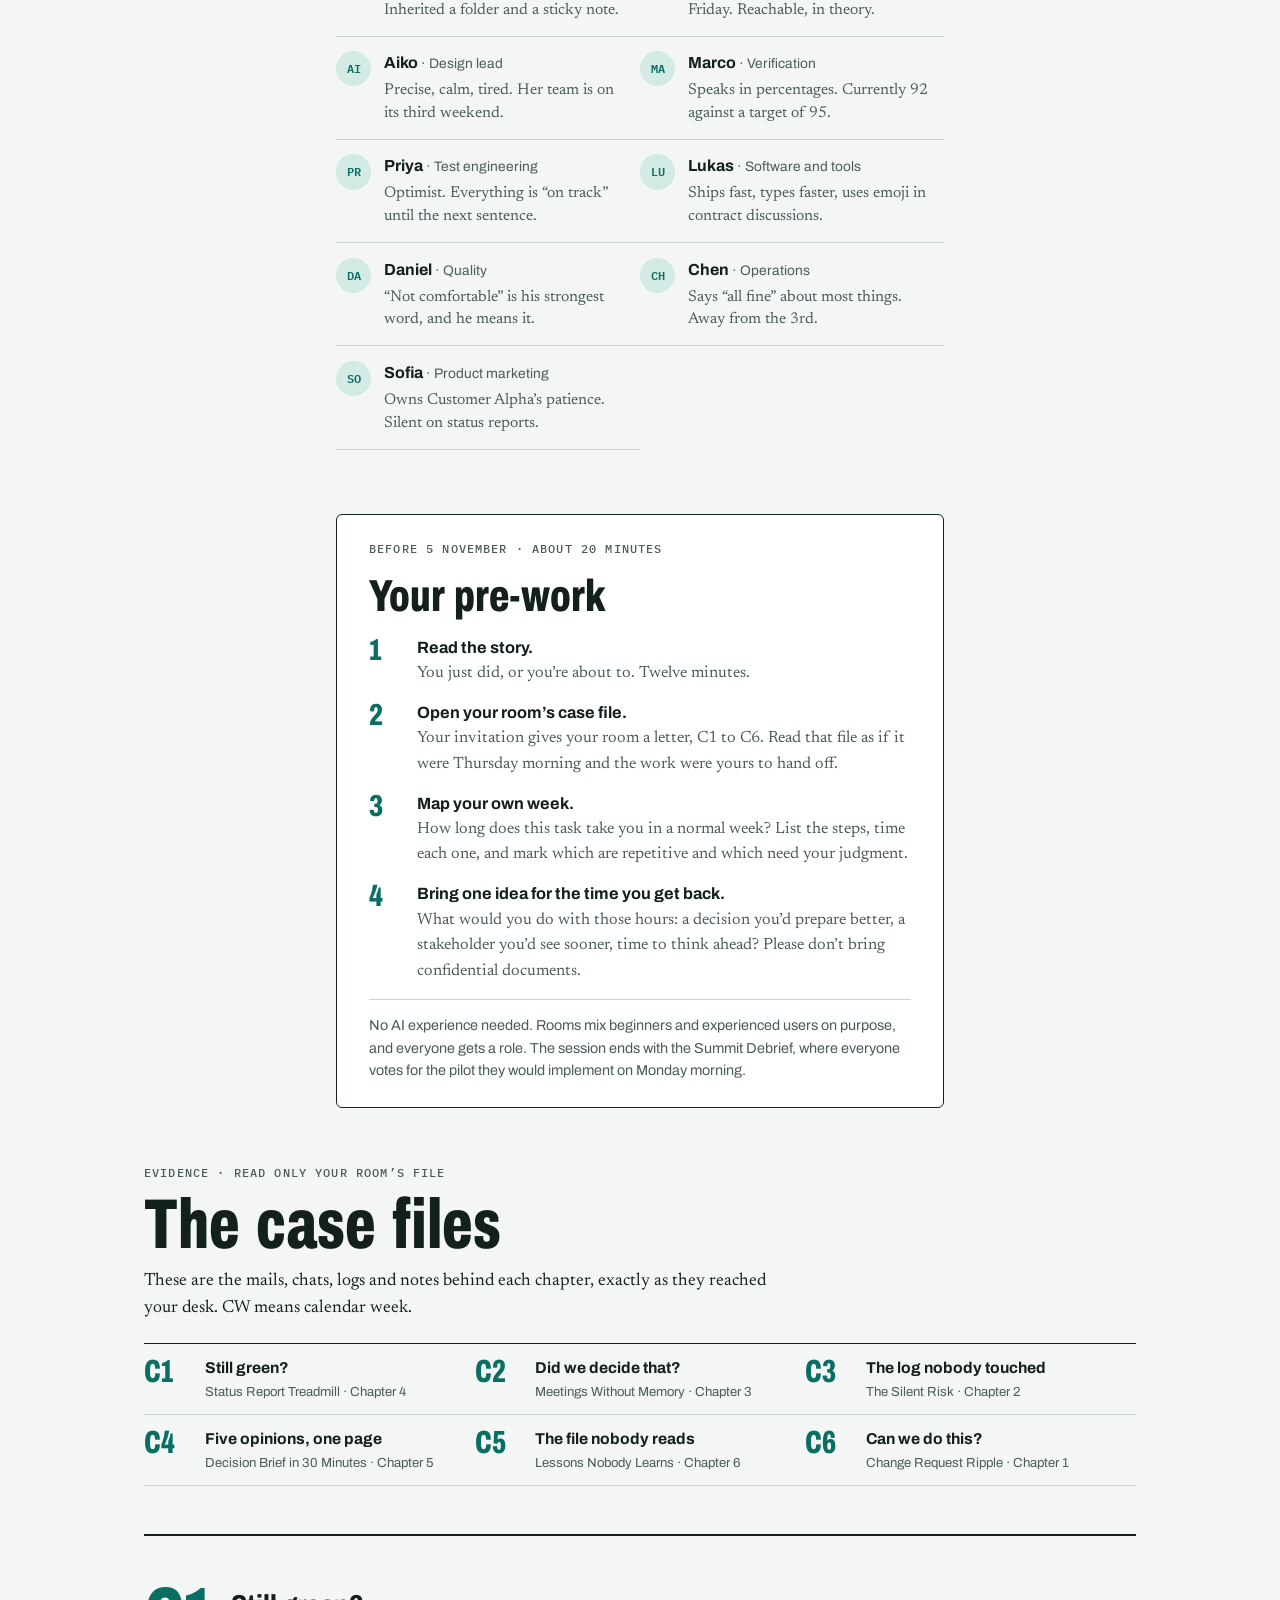
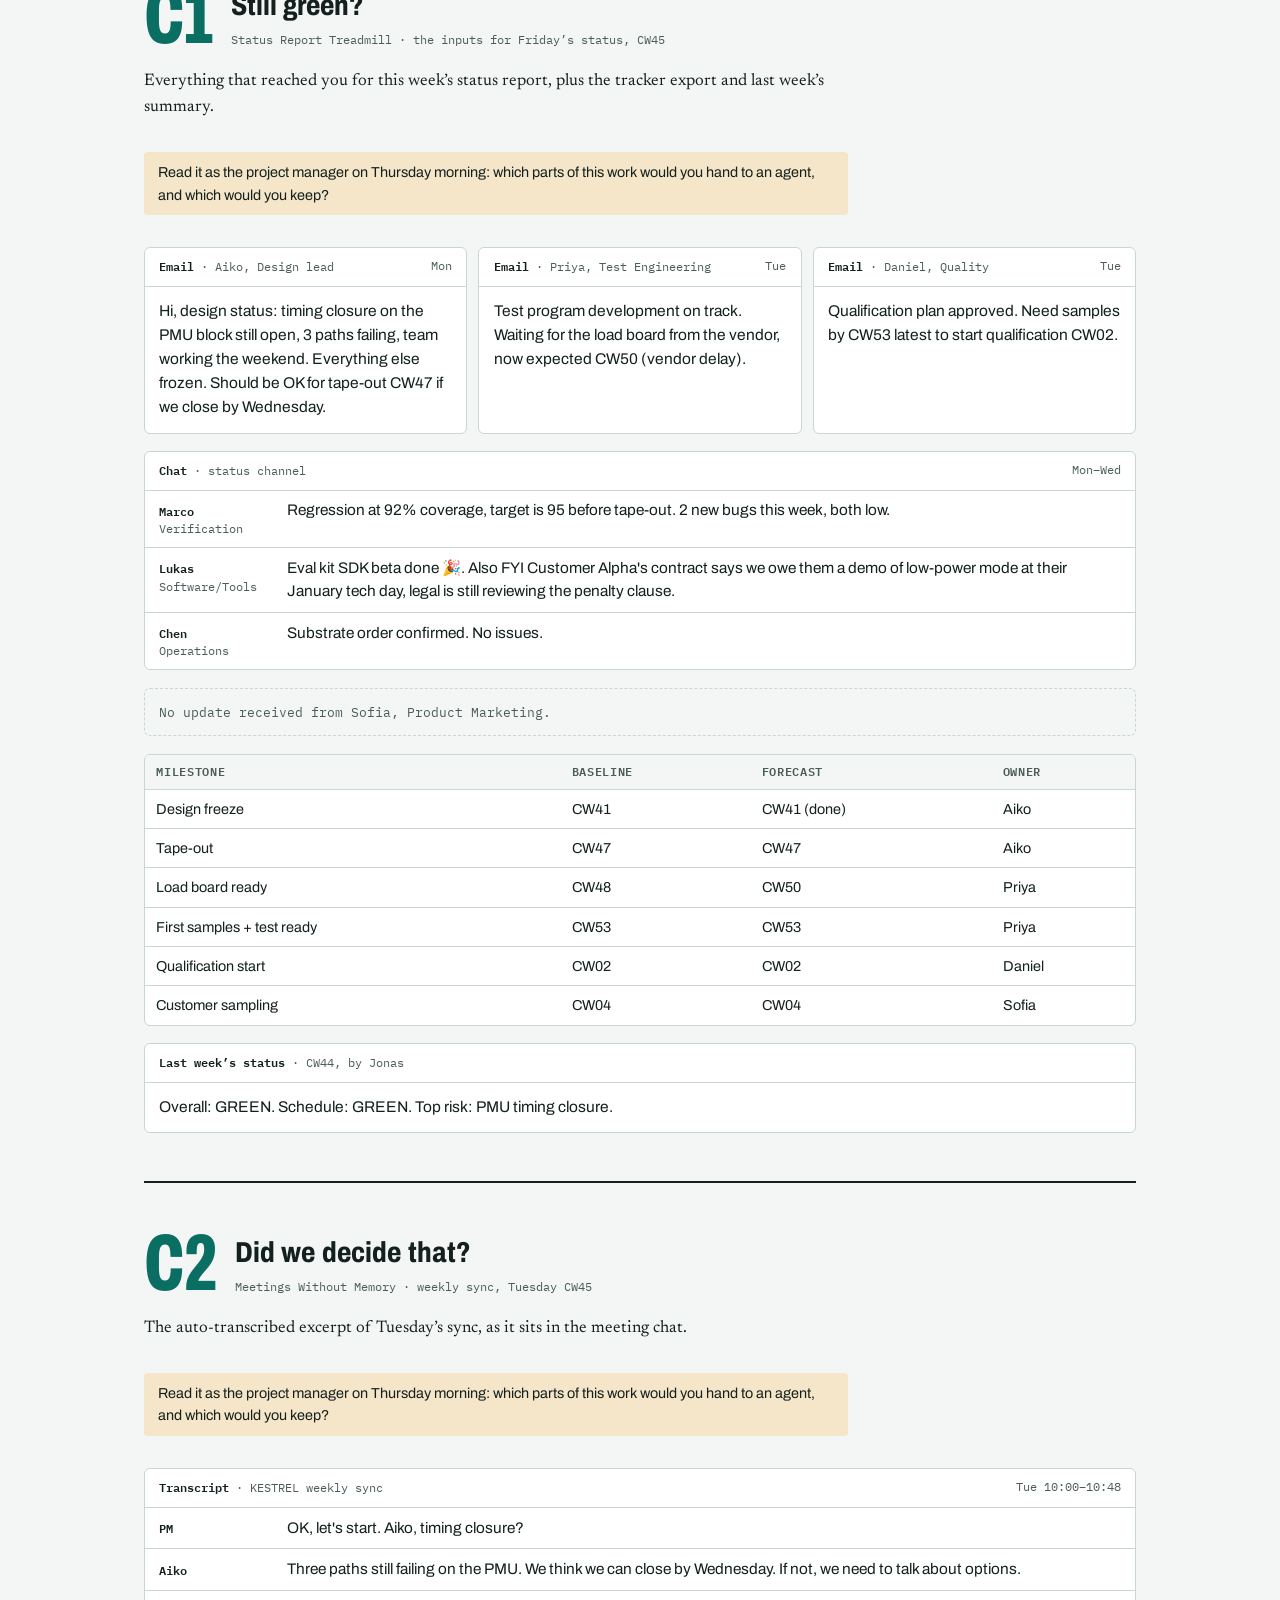
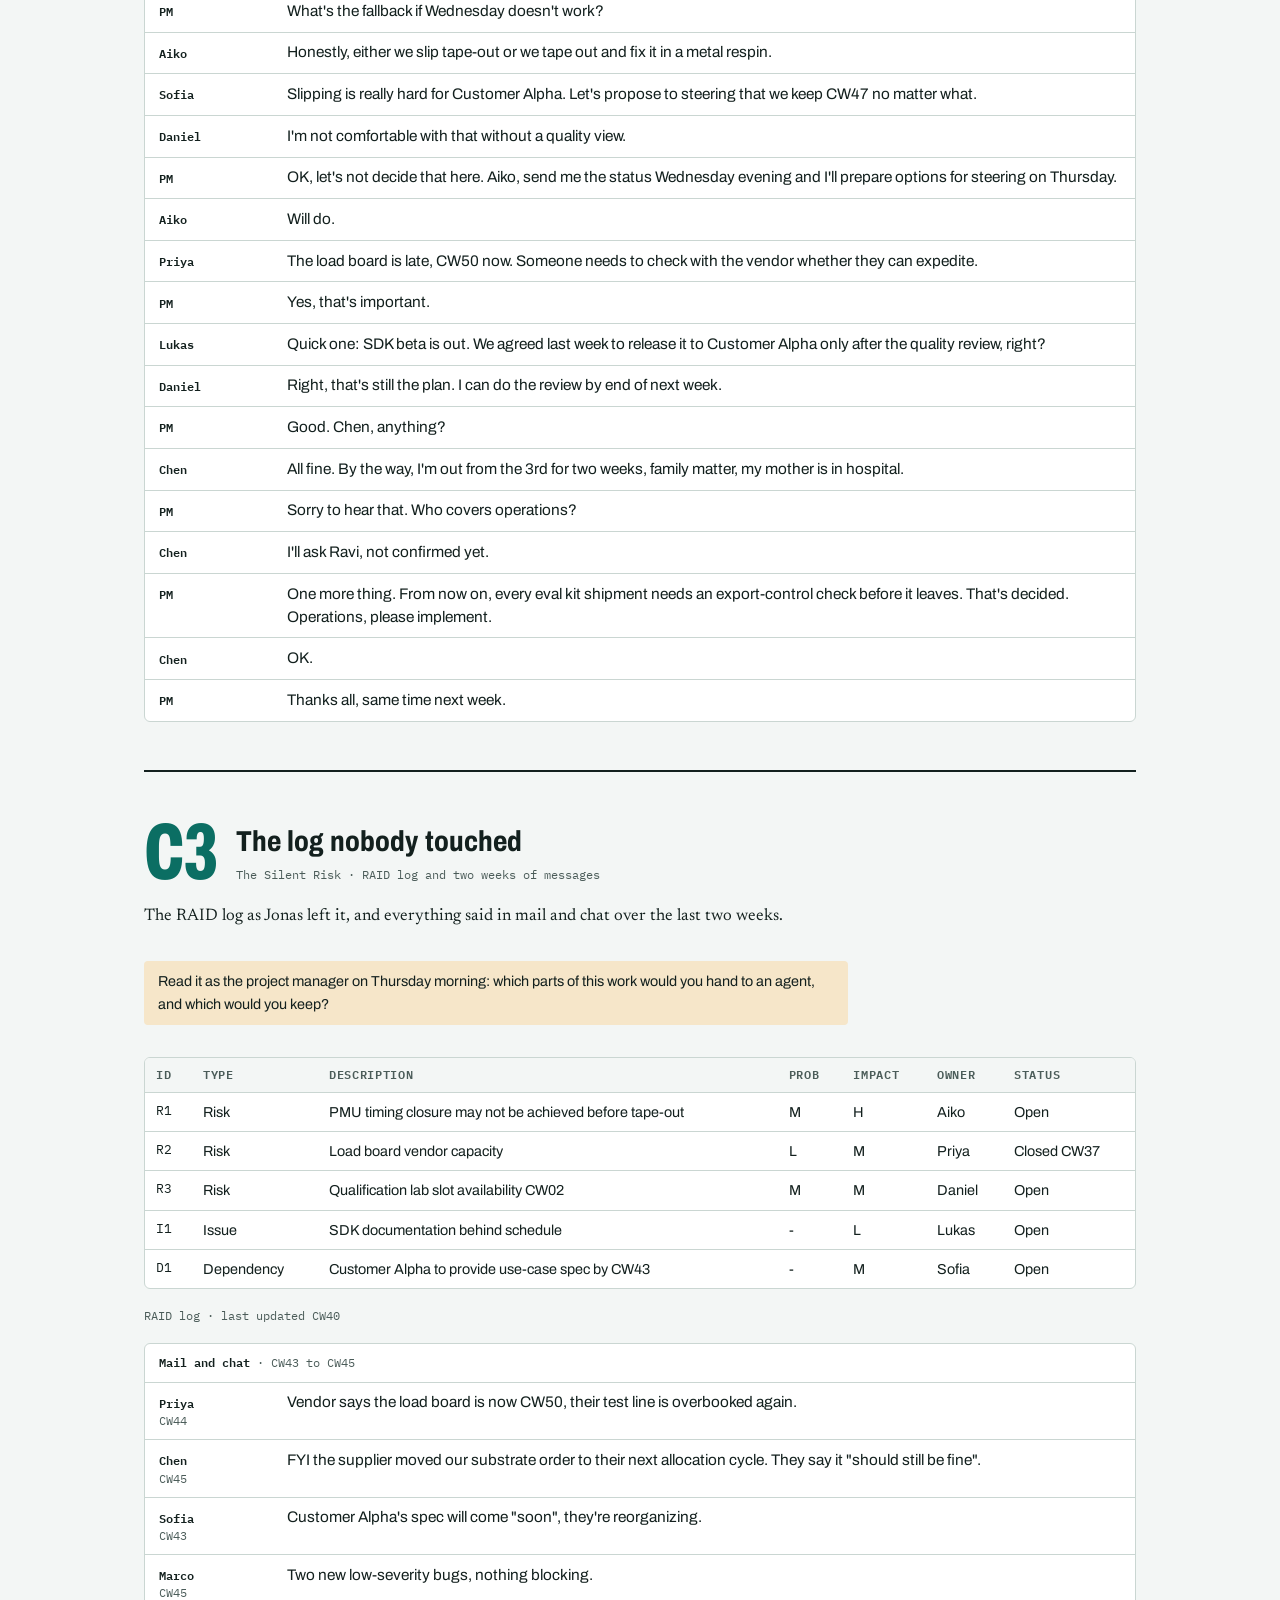
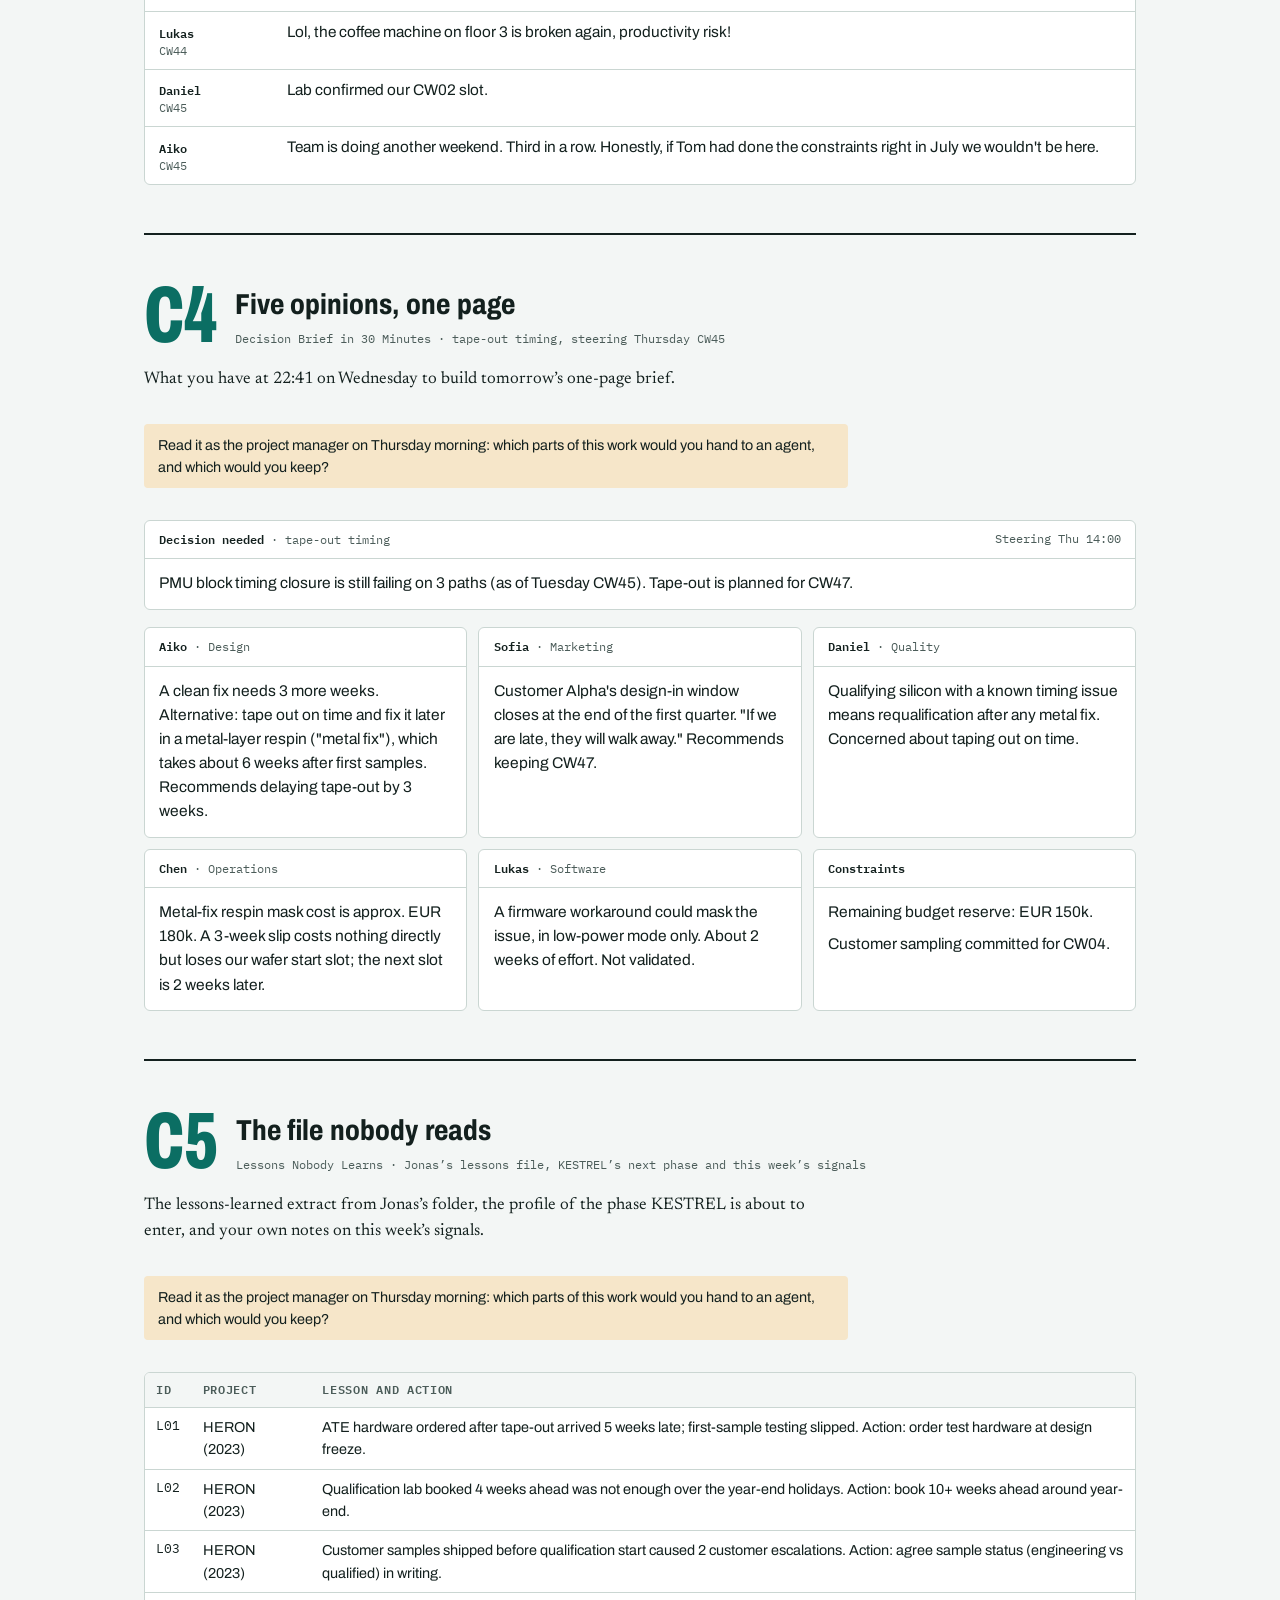
==== commit c704c3ca: "WS2 breakout v4: Summit Debrief, business impact, failure modes - Summit Debrief (15 min) replaces s" ====
--- a/ws2/prework.html
+++ b/ws2/prework.html
@@ -387,7 +387,8 @@
       </div>
       <p>You wake before the alarm. Because you can’t face the brief yet, you open Jonas’s folder and, for the first time, the lessons file.</p>
       <p>Four past projects: HERON, OSPREY, PLOVER, WREN. Ten lessons, written by tired people at the end of something.</p>
-      <p><em>ATE hardware ordered after tape-out arrived five weeks late.</em> You think of your load board. <em>Customer samples shipped before qualification caused two escalations.</em> You think of CR-014. <em>SDK released without quality review led to customer-found bugs.</em> You think of Tuesday. <em>Export-control classification done late blocked shipments for three weeks.</em> You think of the decision you made almost by accident.</p>
+      <p><em>ATE hardware ordered after tape-out arrived five weeks late.</em> You think of your load board. <em>Customer samples shipped before qualification caused two escalations.</em> You think of CR-014. <em>Late spec changes from the lead customer caused two respins.</em> You think of the standby mode Customer Alpha wants two weeks before tape-out. <em>SDK released without quality review led to customer-found bugs.</em> You think of Tuesday. <em>Export-control classification done late blocked shipments for three weeks.</em> You think of the decision you made almost by accident.</p>
+      <p>Five of this week’s problems. Every one of them already written down, by someone else, on another project.</p>
       <p>There is a lesson about a tool the company retired last year, and another about a test engineer called John that is less a lesson than a grudge. Two lessons disagree completely about shipping early samples.</p>
       <p>Somebody learned all of this the hard way, more than once. What if this file had found you on Monday morning, at the moment you needed it, instead of sitting in a folder?</p>
       <a class="cf-link" href="#c5">Case file C5 · the lessons file →</a>
@@ -416,6 +417,7 @@
       <p>Now picture Thursday with those hours back. An hour with Aiko’s team before steering, working out the real options instead of formatting them. A call with Customer Alpha on Monday afternoon instead of Thursday. Time to think about what KESTREL needs in January, not only what it needs by Friday. That is the job you were hired for: decisions, stakeholders, direction.</p>
       <p>On 5 November your breakout room takes one of these six jobs. In sixty minutes you will map where the hours go, design an agent that takes the repetitive part, test it on the KESTREL case file, and measure the time it gives back. Every decision stays yours.</p>
       <p>By the end, your room will have a pilot that someone runs on a real project the week after the summit.</p>
+      <p>Then all six rooms meet for the Summit Debrief. Each shows the hours its agent gives back, what that time buys the project, its biggest surprise and the one guardrail it will not give up. Then everyone answers one question: which pilot would you implement on Monday morning?</p>
     </section>
   </article>
 
@@ -445,7 +447,7 @@
         <li><div><b>Map your own week.</b><span>How long does this task take you in a normal week? List the steps, time each one, and mark which are repetitive and which need your judgment.</span></div></li>
         <li><div><b>Bring one idea for the time you get back.</b><span>What would you do with those hours: a decision you’d prepare better, a stakeholder you’d see sooner, time to think ahead? Please don’t bring confidential documents.</span></div></li>
       </ol>
-      <p class="fine">No AI experience needed. Rooms mix beginners and experienced users on purpose, and everyone gets a role.</p>
+      <p class="fine">No AI experience needed. Rooms mix beginners and experienced users on purpose, and everyone gets a role. The session ends with the Summit Debrief, where everyone votes for the pilot they would implement on Monday morning.</p>
     </div>
   </section>
 
@@ -573,8 +575,8 @@
 
     <!-- C5 -->
     <article class="casefile" id="c5">
-      <div class="cf-head"><span class="code">C5</span><h3>The file nobody reads</h3><span class="sub">Lessons Nobody Learns · Jonas’s lessons file and KESTREL’s next phase</span></div>
-      <p class="cf-intro">The lessons-learned extract from Jonas’s folder, and the profile of the phase KESTREL is about to enter.</p>
+      <div class="cf-head"><span class="code">C5</span><h3>The file nobody reads</h3><span class="sub">Lessons Nobody Learns · Jonas’s lessons file, KESTREL’s next phase and this week’s signals</span></div>
+      <p class="cf-intro">The lessons-learned extract from Jonas’s folder, the profile of the phase KESTREL is about to enter, and your own notes on this week’s signals.</p>
       <p class="hunt">Read it as the project manager on Thursday morning: which parts of this work would you hand to an agent, and which would you keep?</p>
       <div class="tbl wide"><table>
         <thead><tr><th>ID</th><th>Project</th><th>Lesson and action</th></tr></thead>
@@ -592,6 +594,17 @@
         </tbody>
       </table></div>
       <div class="ev"><div class="ev-head"><span><b>New project profile</b> · KESTREL</span></div><div class="ev-body"><p>Entering phase “tape-out to customer sampling” (CW47 to CW04).</p><p>Known pressure points: test hardware timing, qualification slot, lead-customer expectations, SDK release, eval kit shipments.</p><p>Note: the PMtrack tool was retired in 2025.</p></div></div>
+      <div class="tbl wide"><table>
+        <thead><tr><th>ID</th><th>Area</th><th>This week’s signal · CW45</th></tr></thead>
+        <tbody>
+          <tr><td class="id">S1</td><td>Test</td><td>Load board from the single vendor slipped from CW48 to CW50; their test line is overbooked again.</td></tr>
+          <tr><td class="id">S2</td><td>Customer</td><td>CR-014 asks for customer samples in CW01. Qualification starts in CW02.</td></tr>
+          <tr><td class="id">S3</td><td>Customer</td><td>CR-014 also asks for a new “ultra-low-power standby” mode, two weeks before tape-out.</td></tr>
+          <tr><td class="id">S4</td><td>Software</td><td>SDK beta is done. Release to Customer Alpha is gated on the quality review (decided on Tuesday).</td></tr>
+          <tr><td class="id">S5</td><td>Operations</td><td>First eval kit shipments are coming. An export-control check before each shipment was decided on Tuesday.</td></tr>
+          <tr><td class="id">S6</td><td>Supply</td><td>The supplier moved the substrate order to its next allocation cycle (“should still be fine”).</td></tr>
+        </tbody>
+      </table></div>
     </article>
 
     <!-- C6 -->
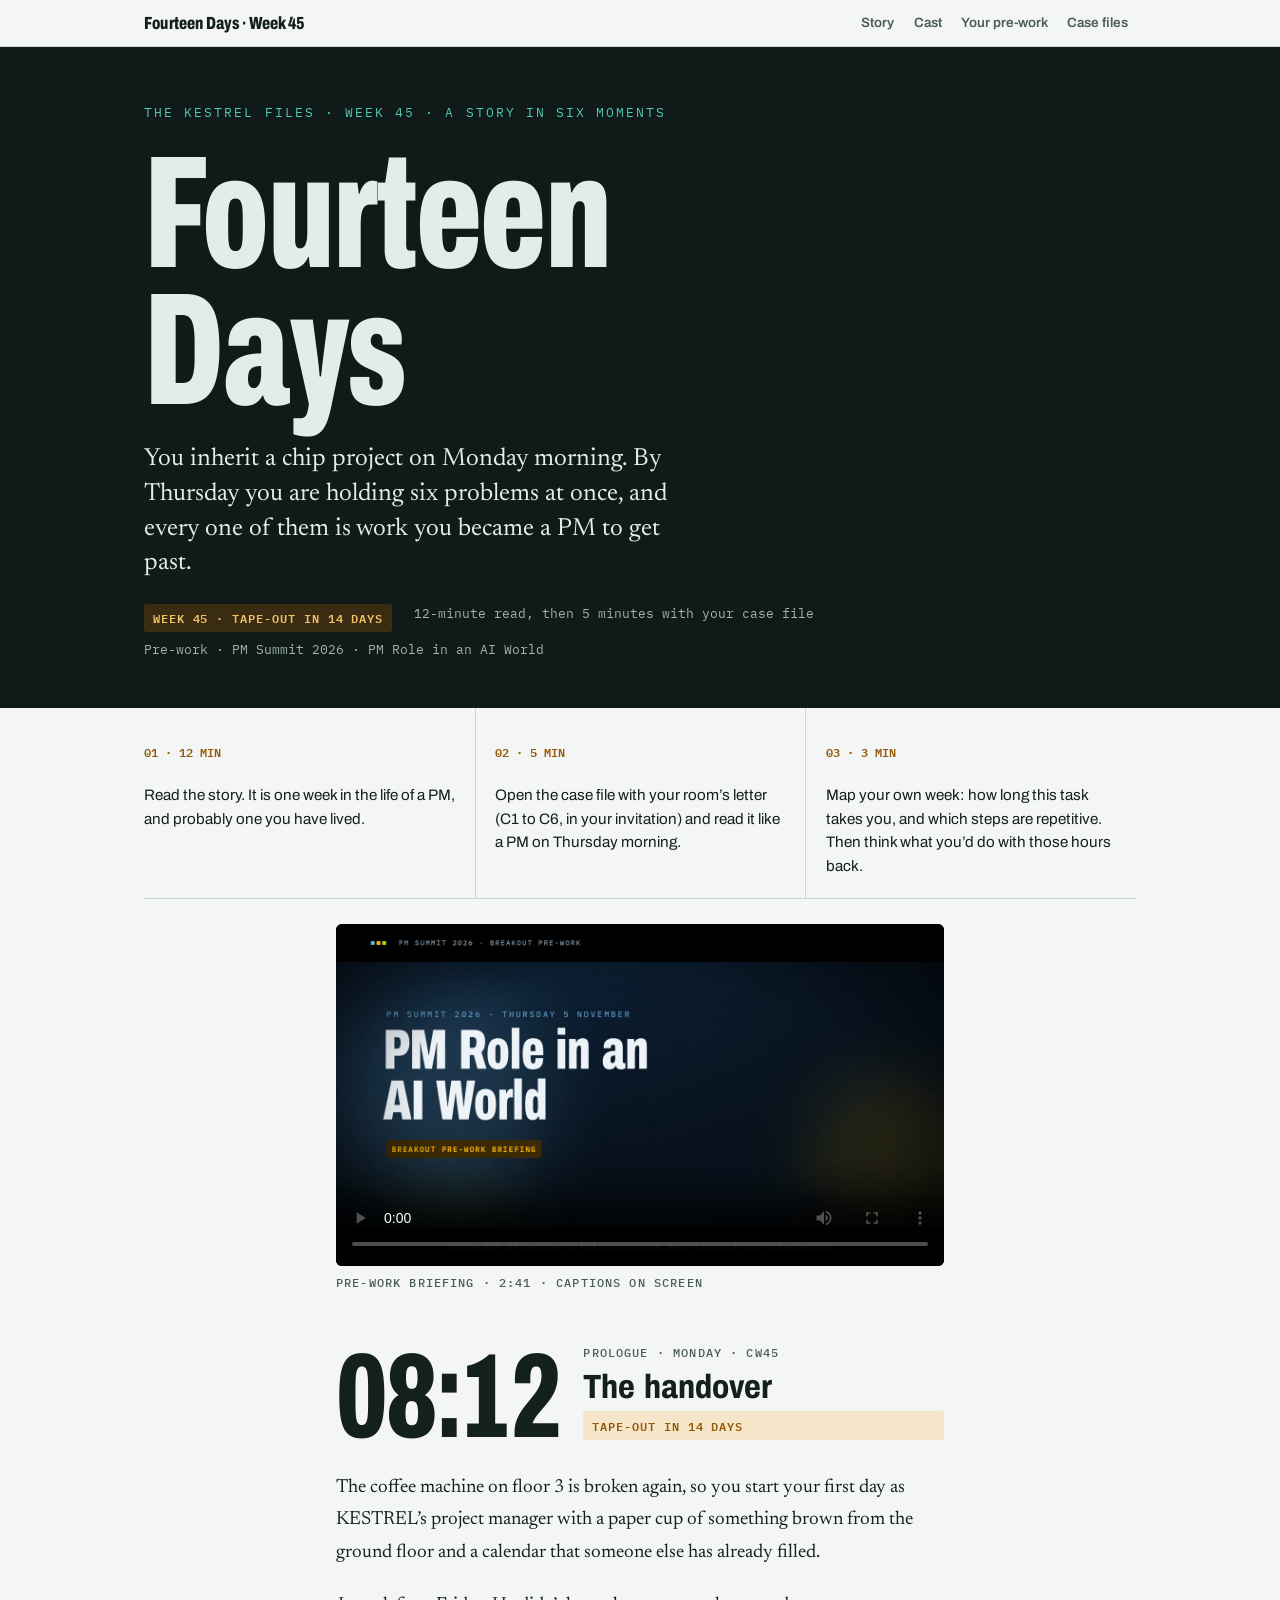
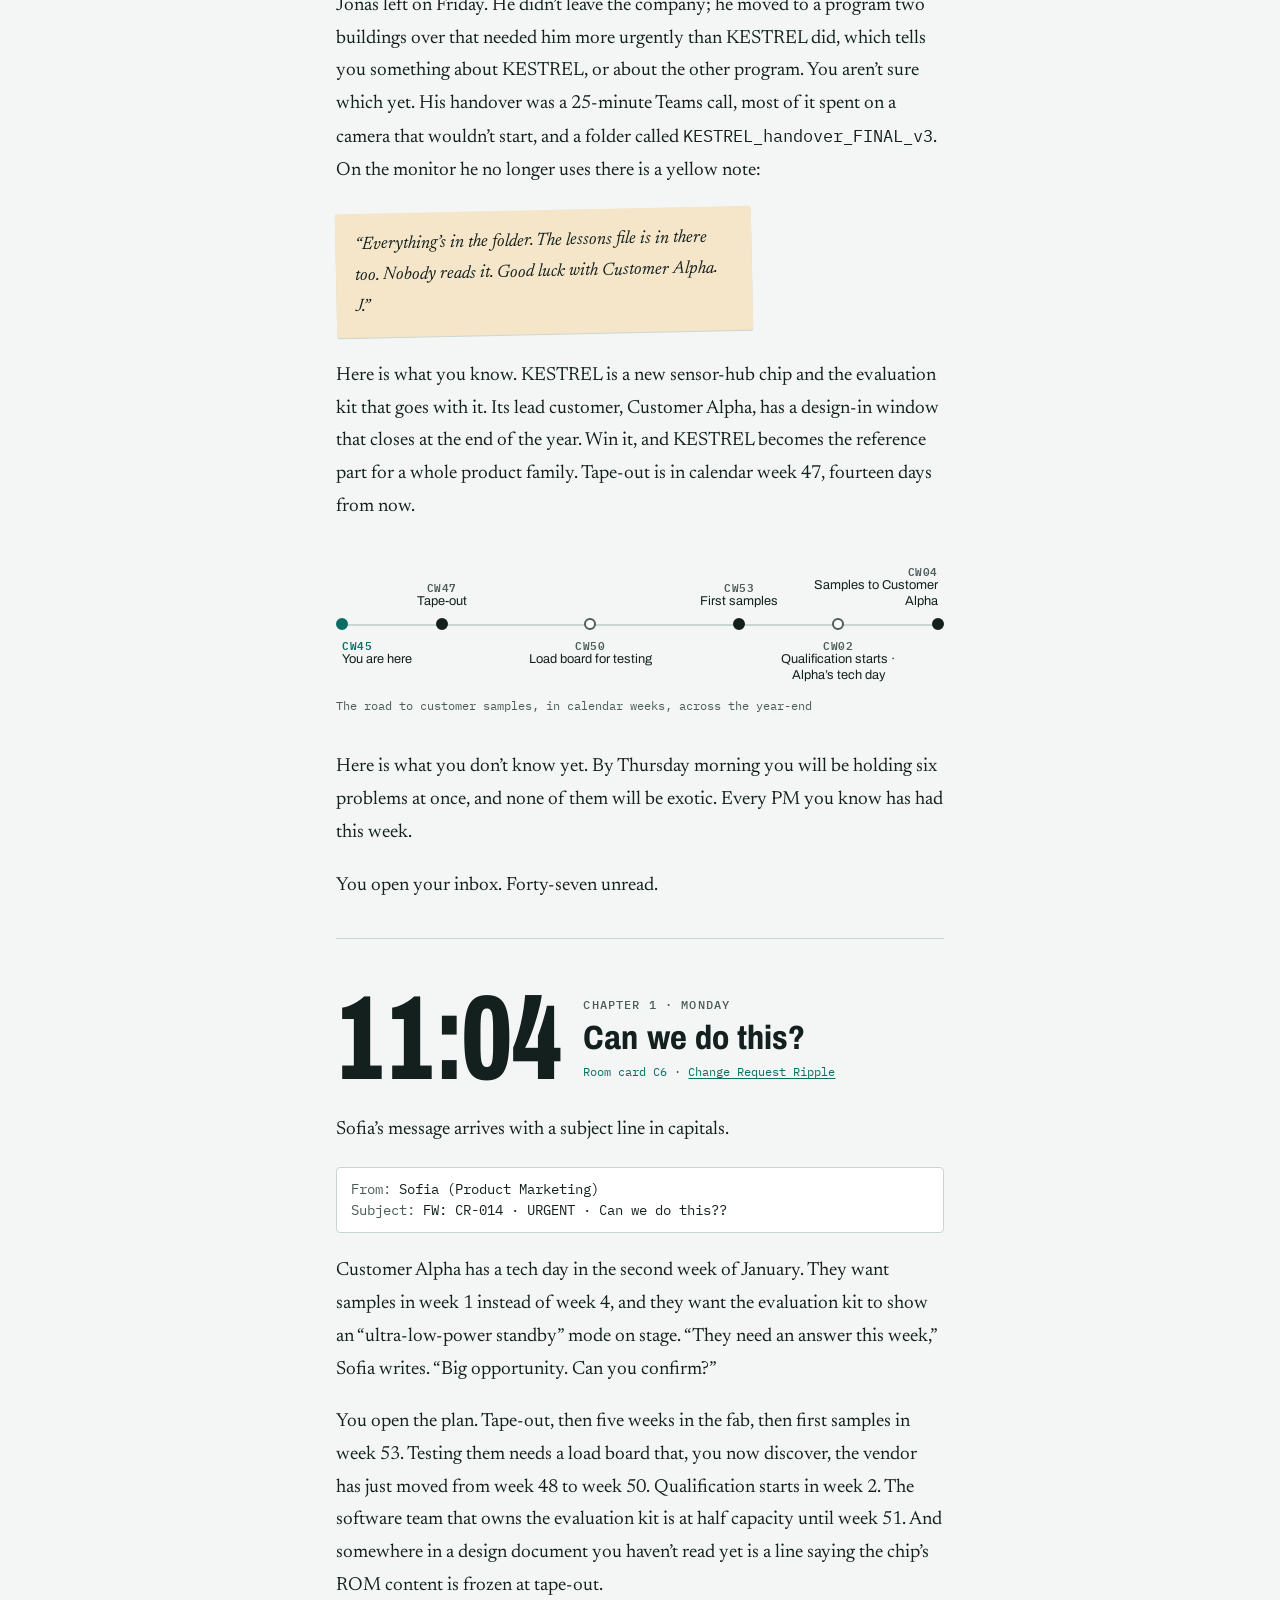
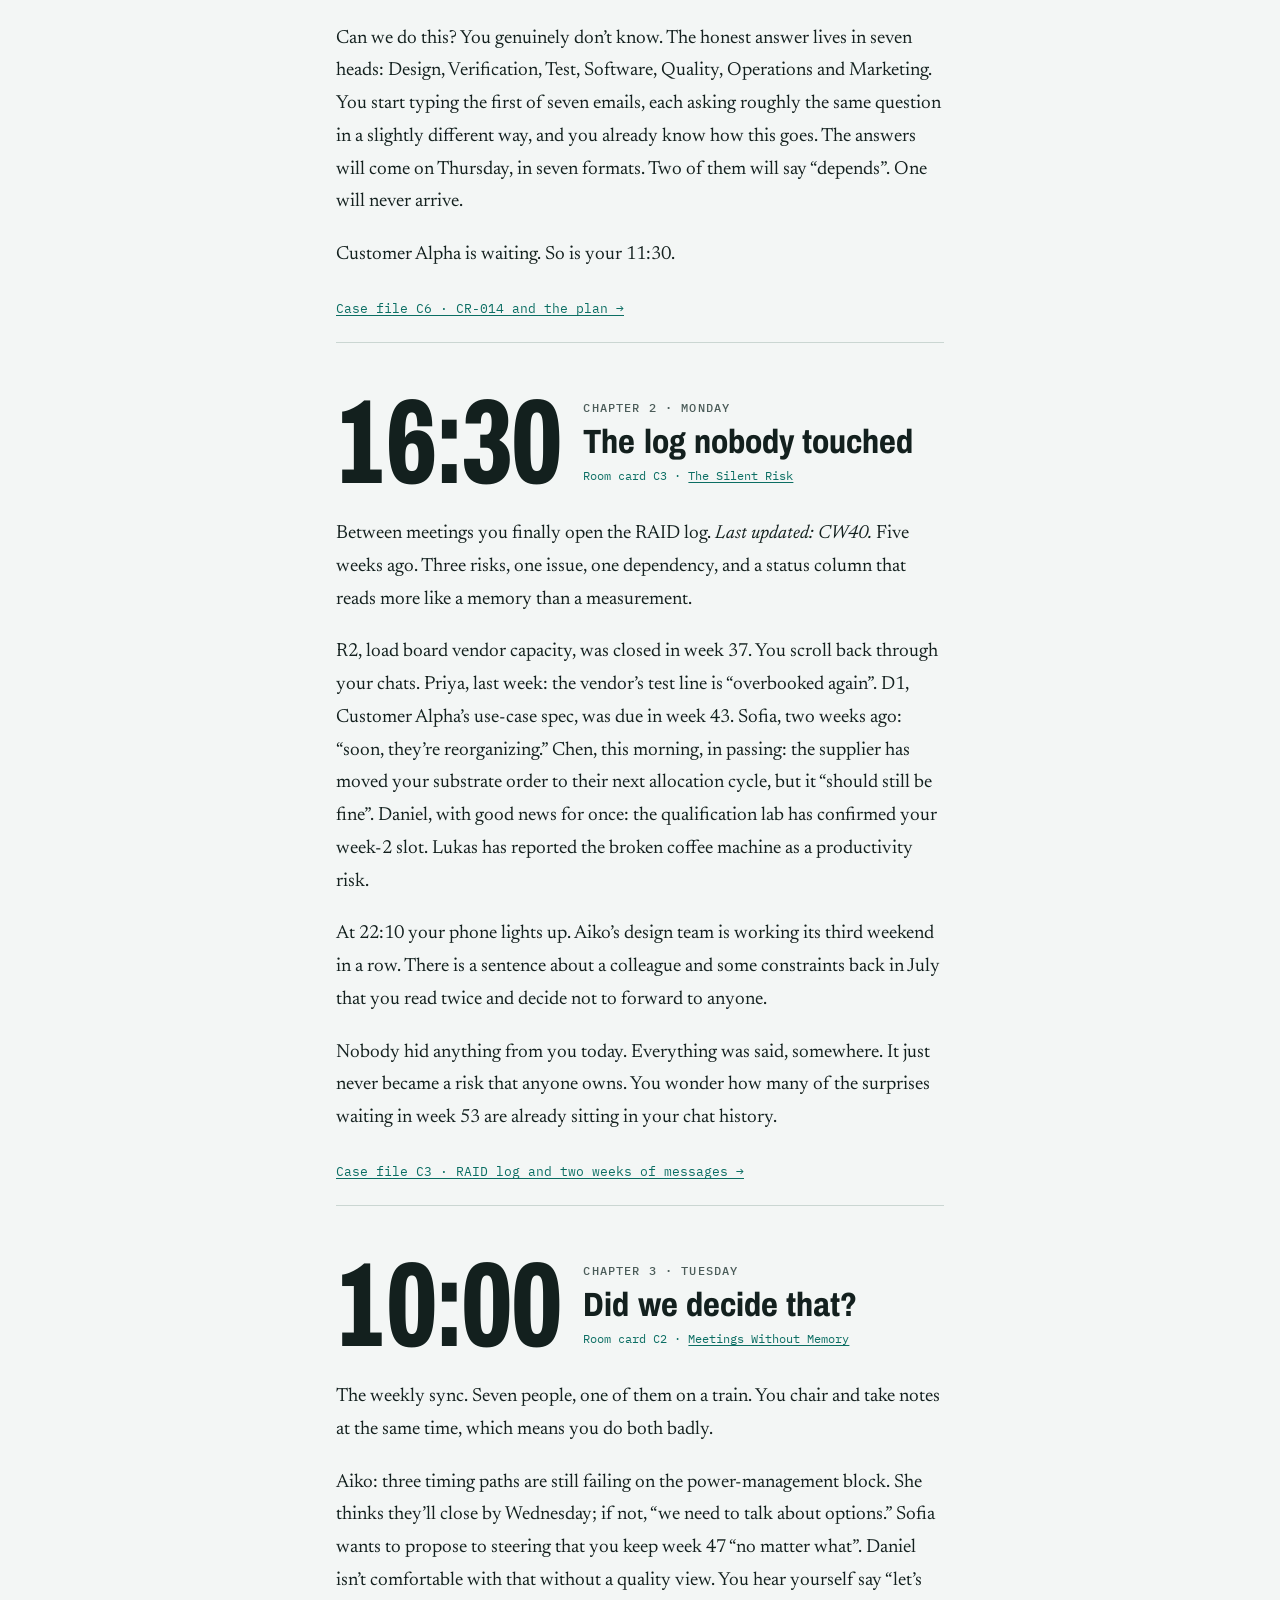
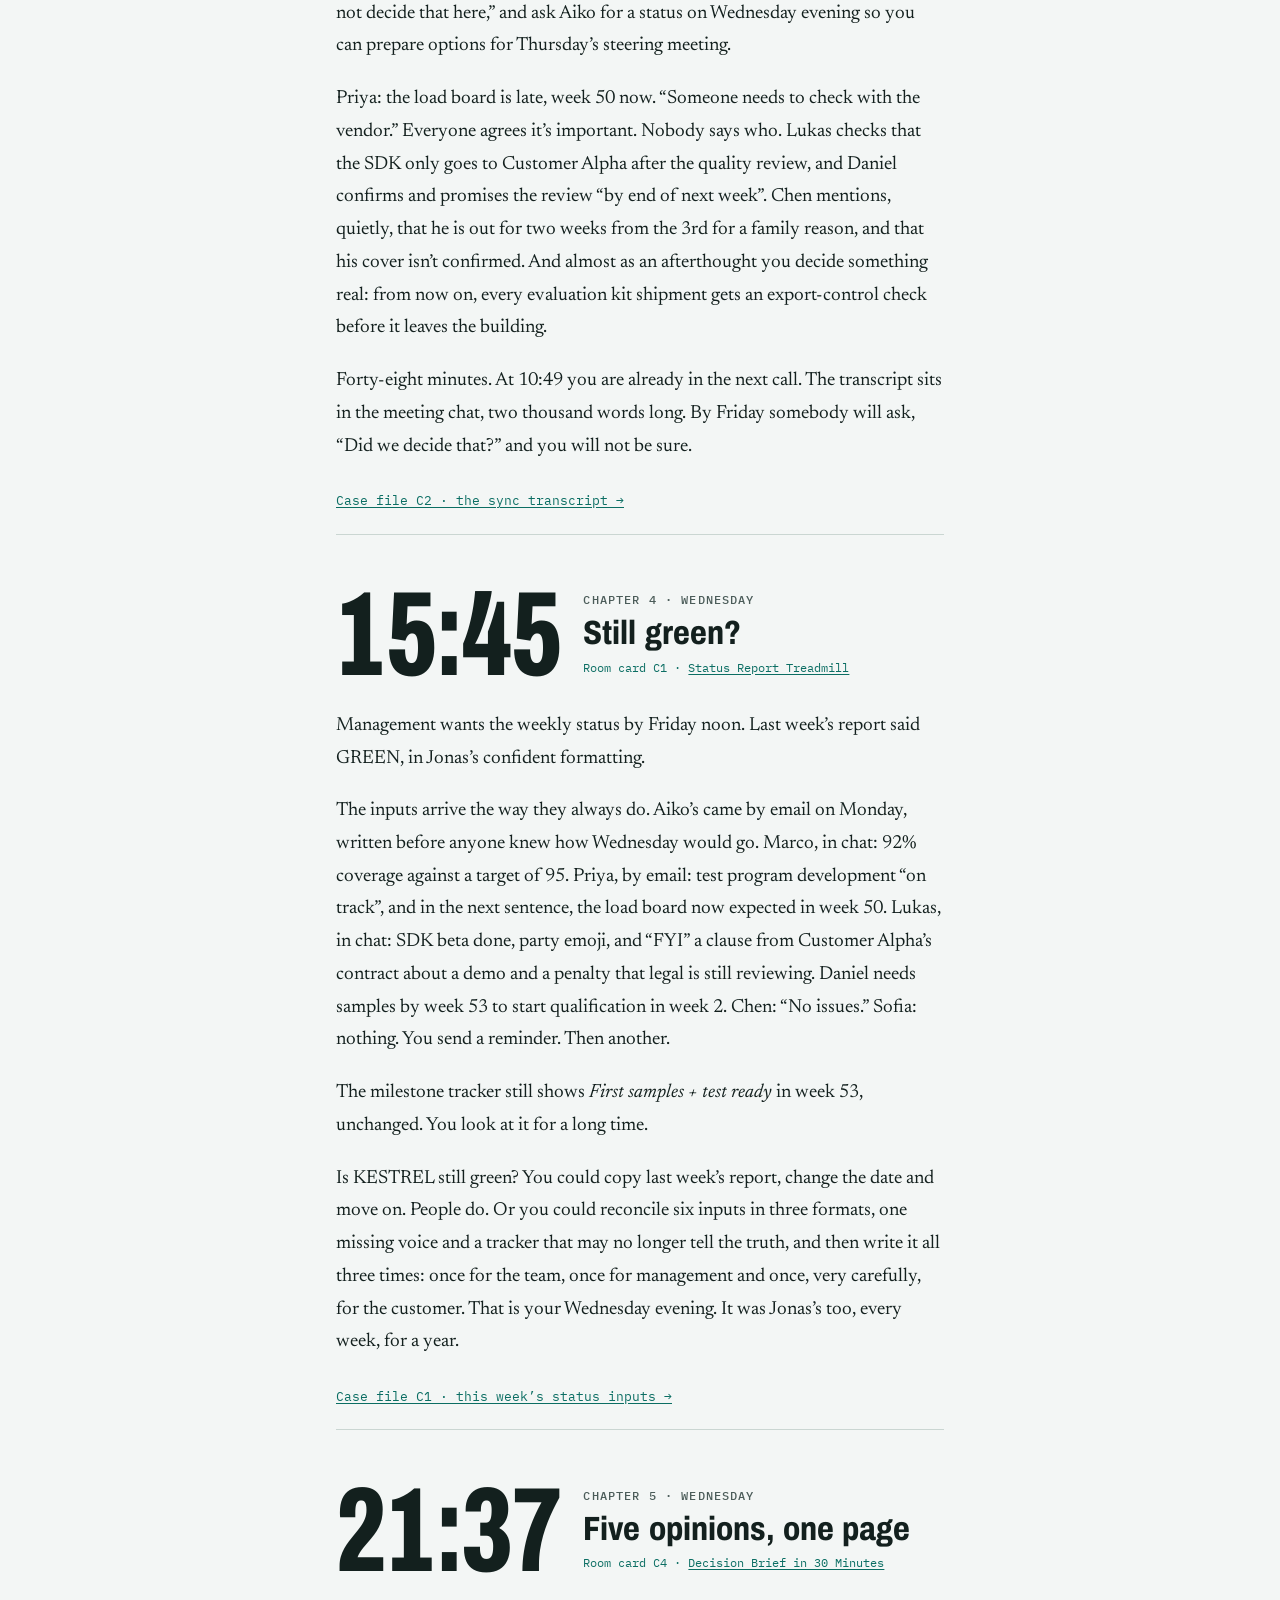
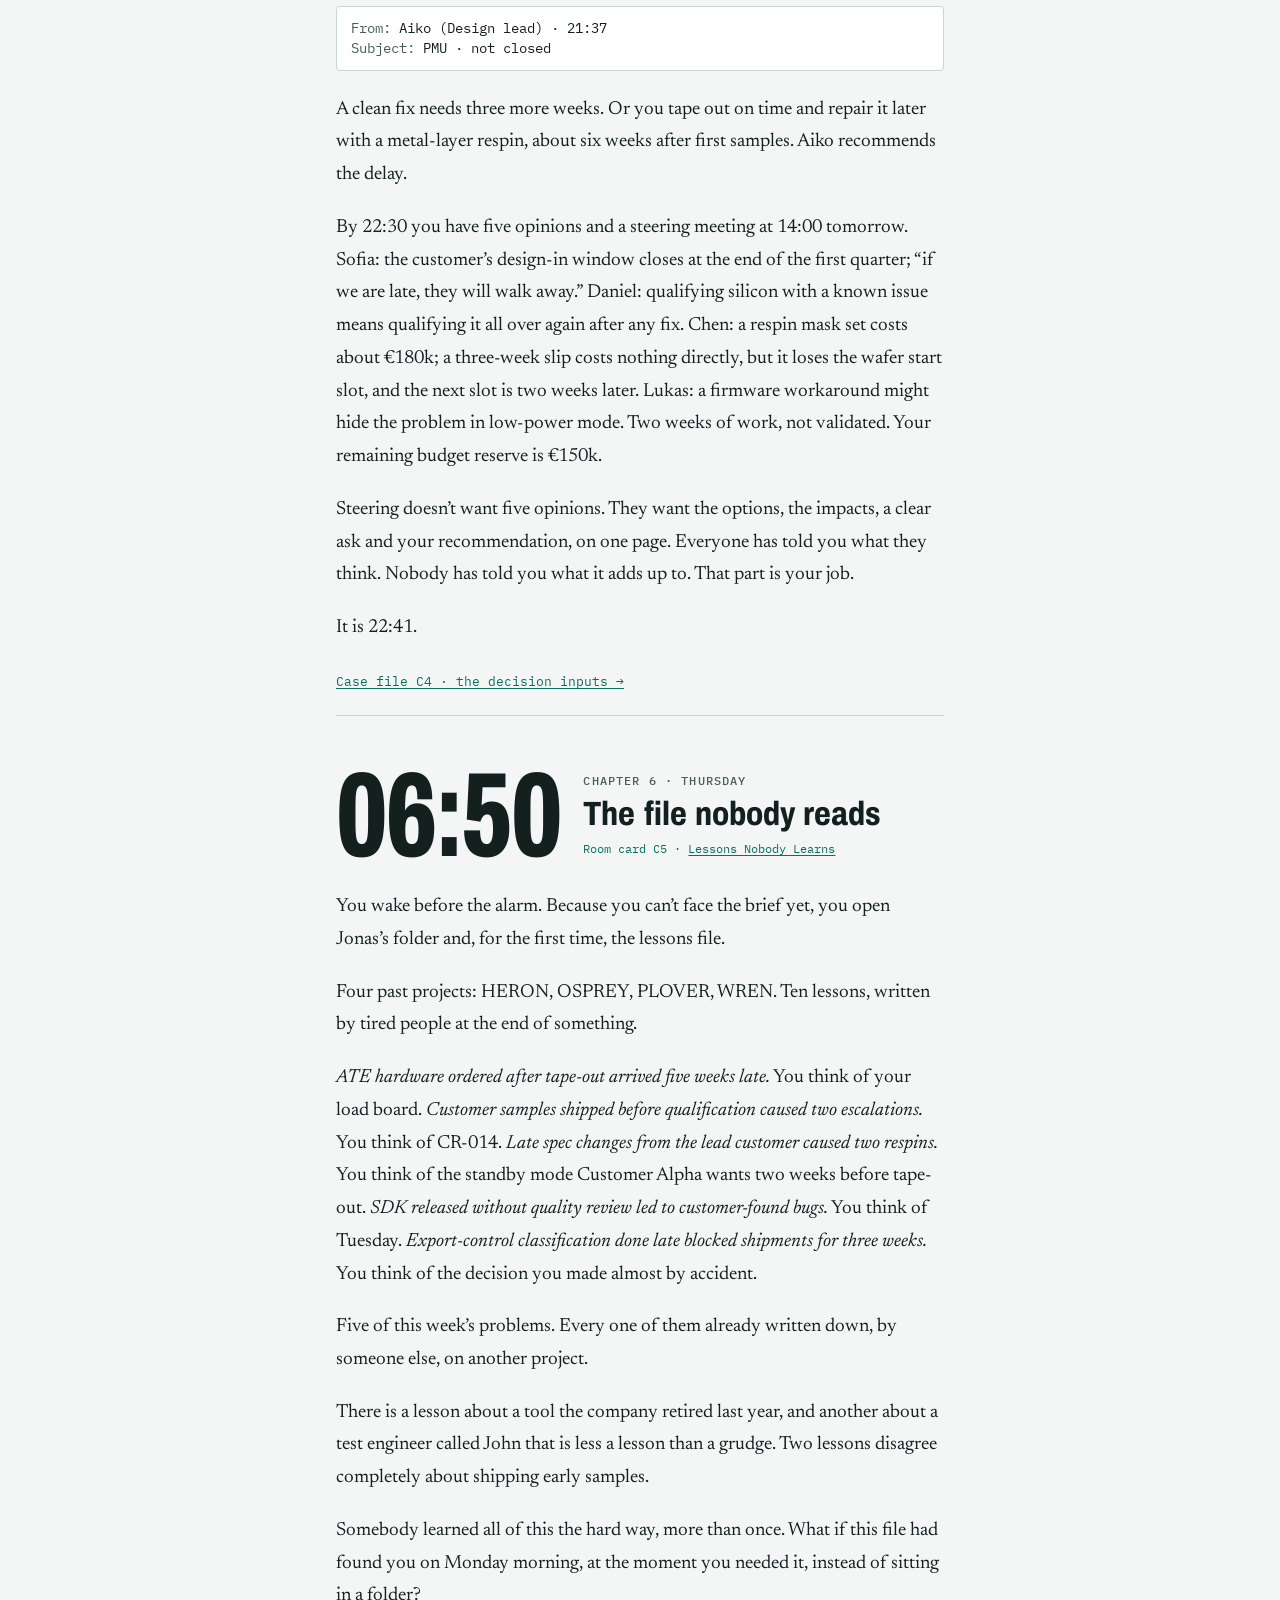
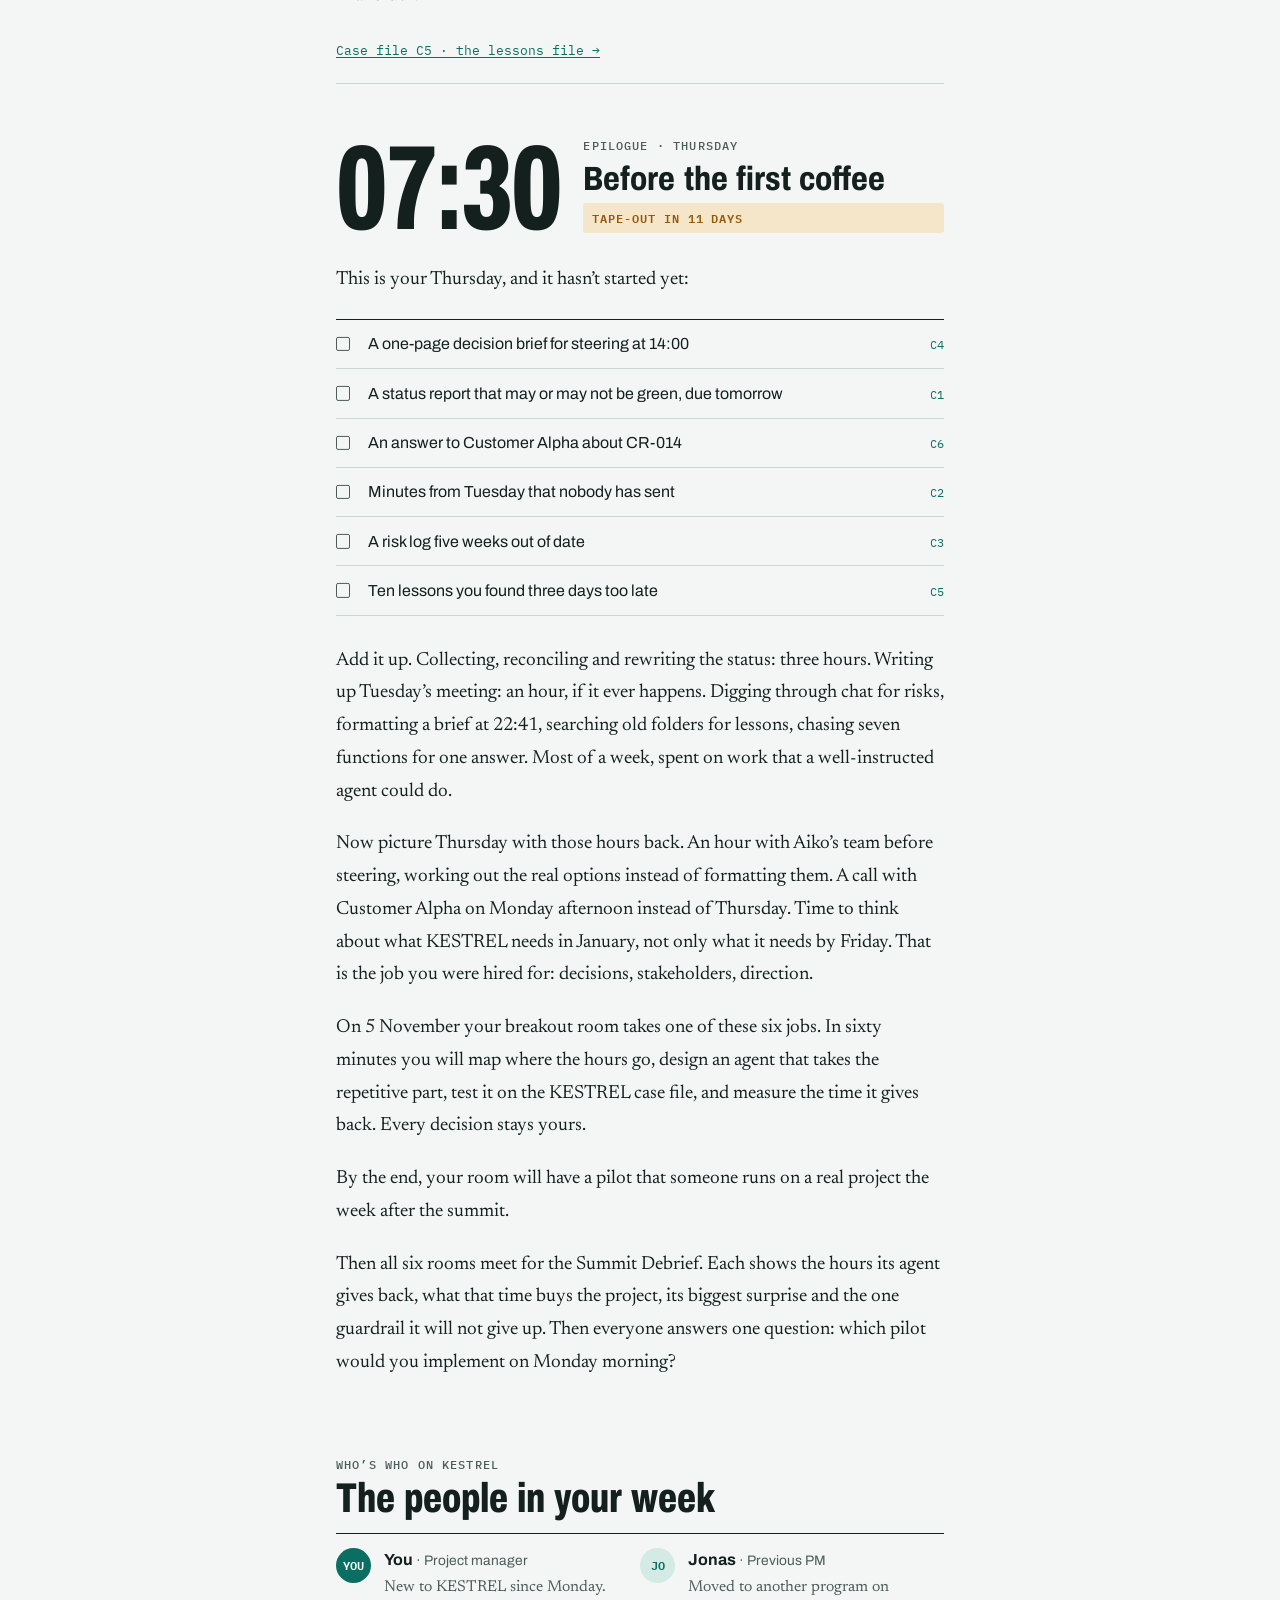
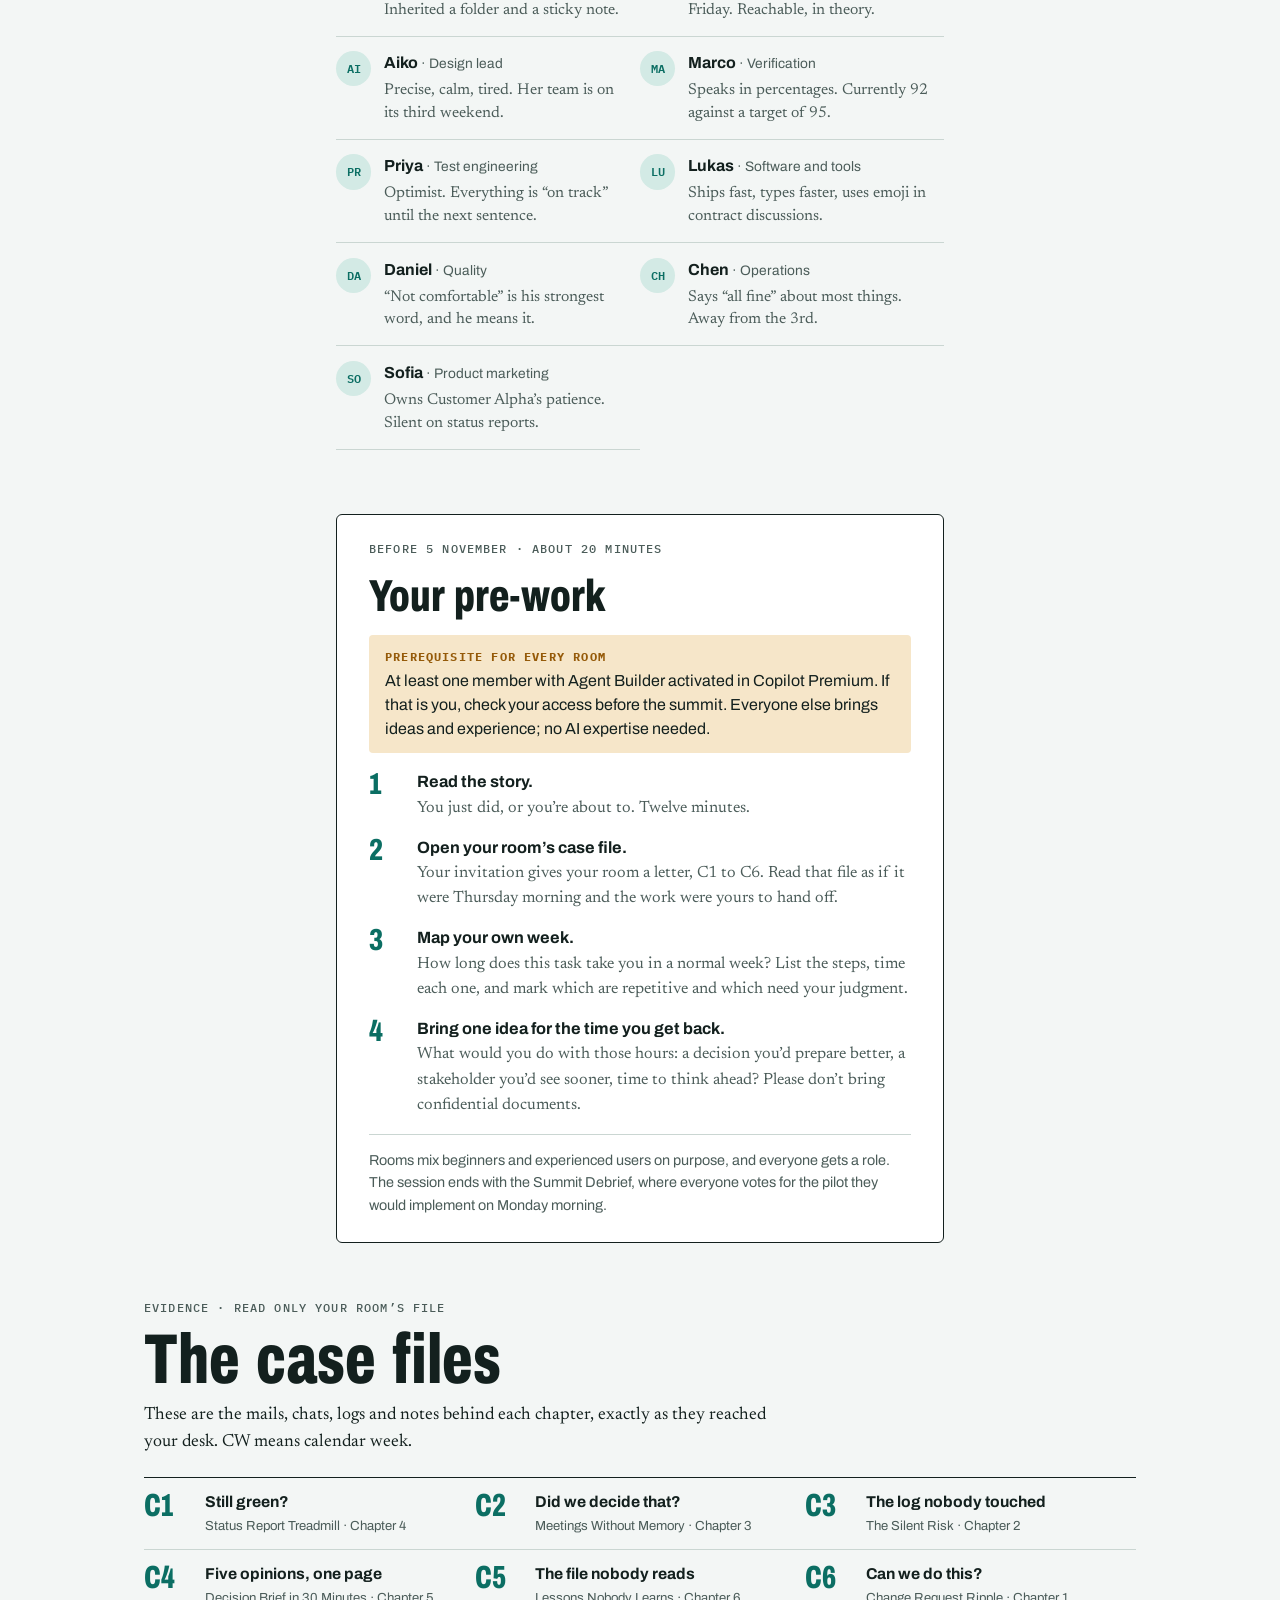
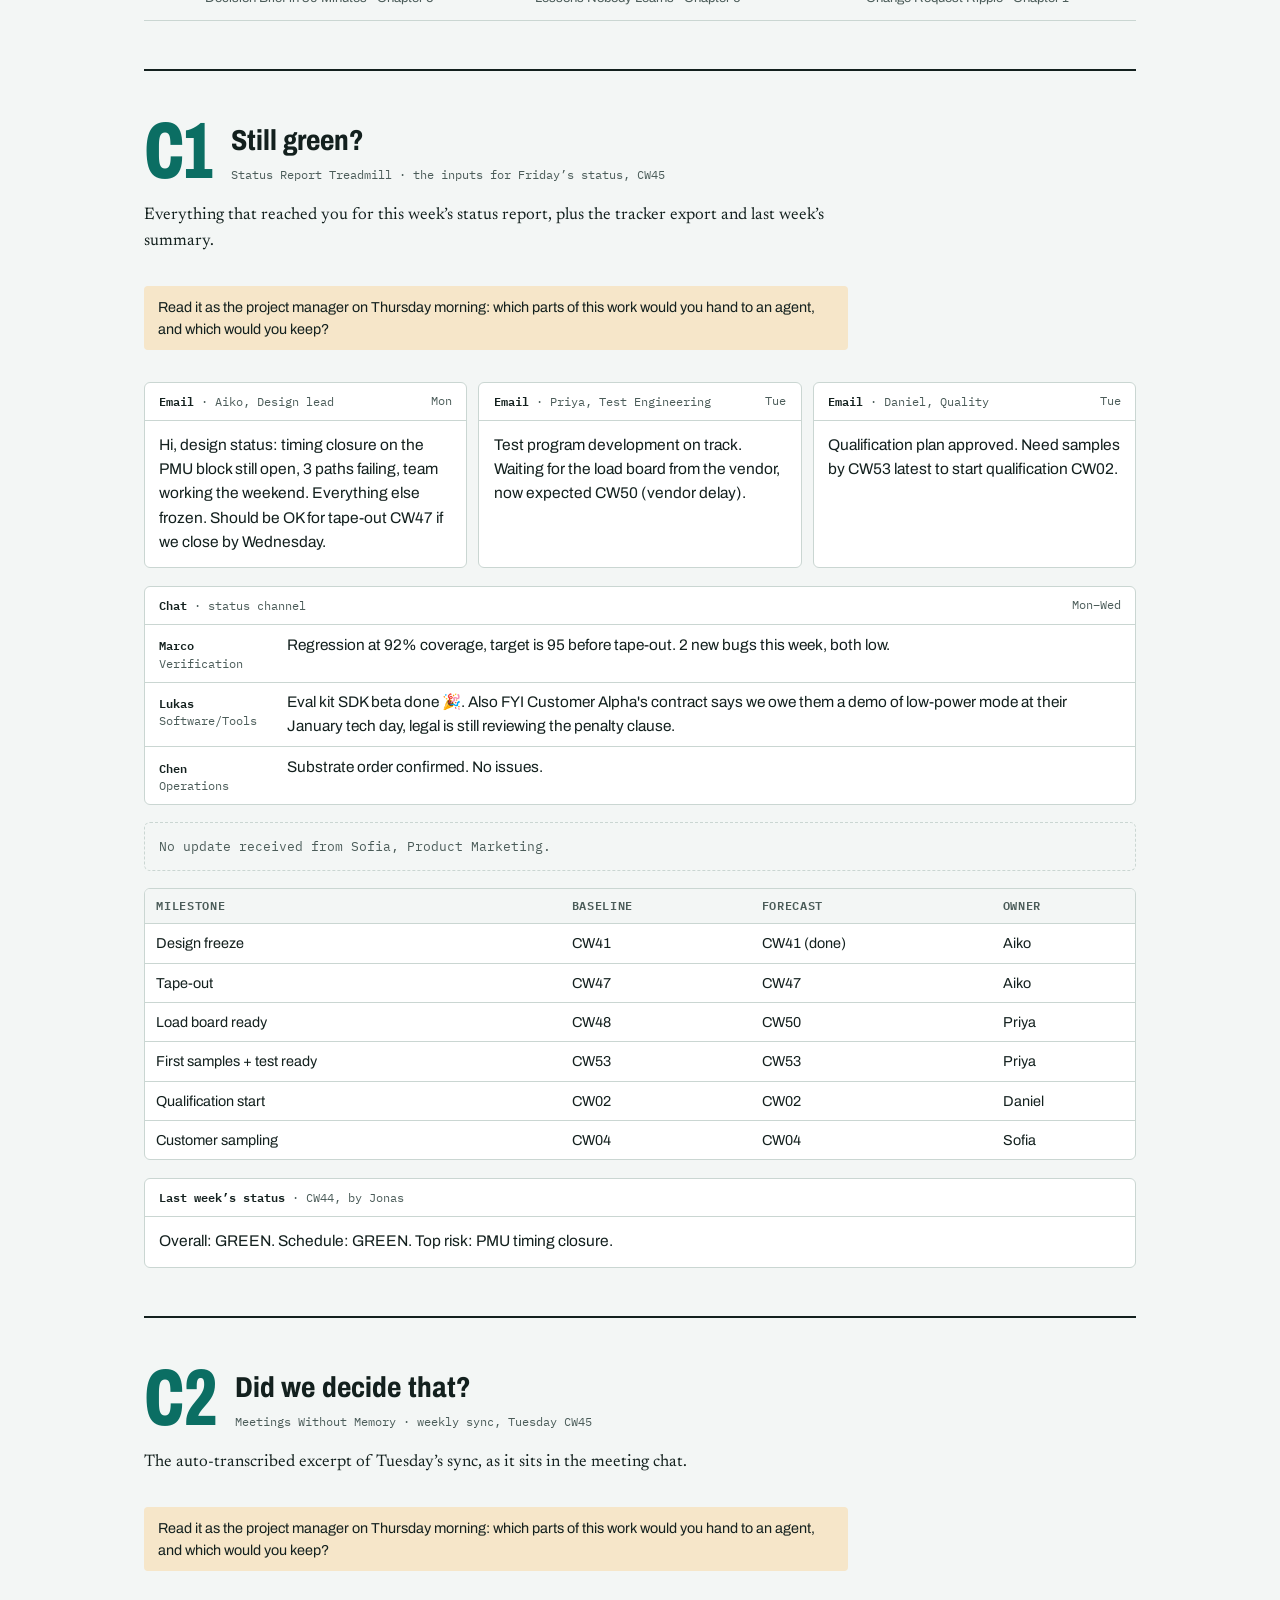
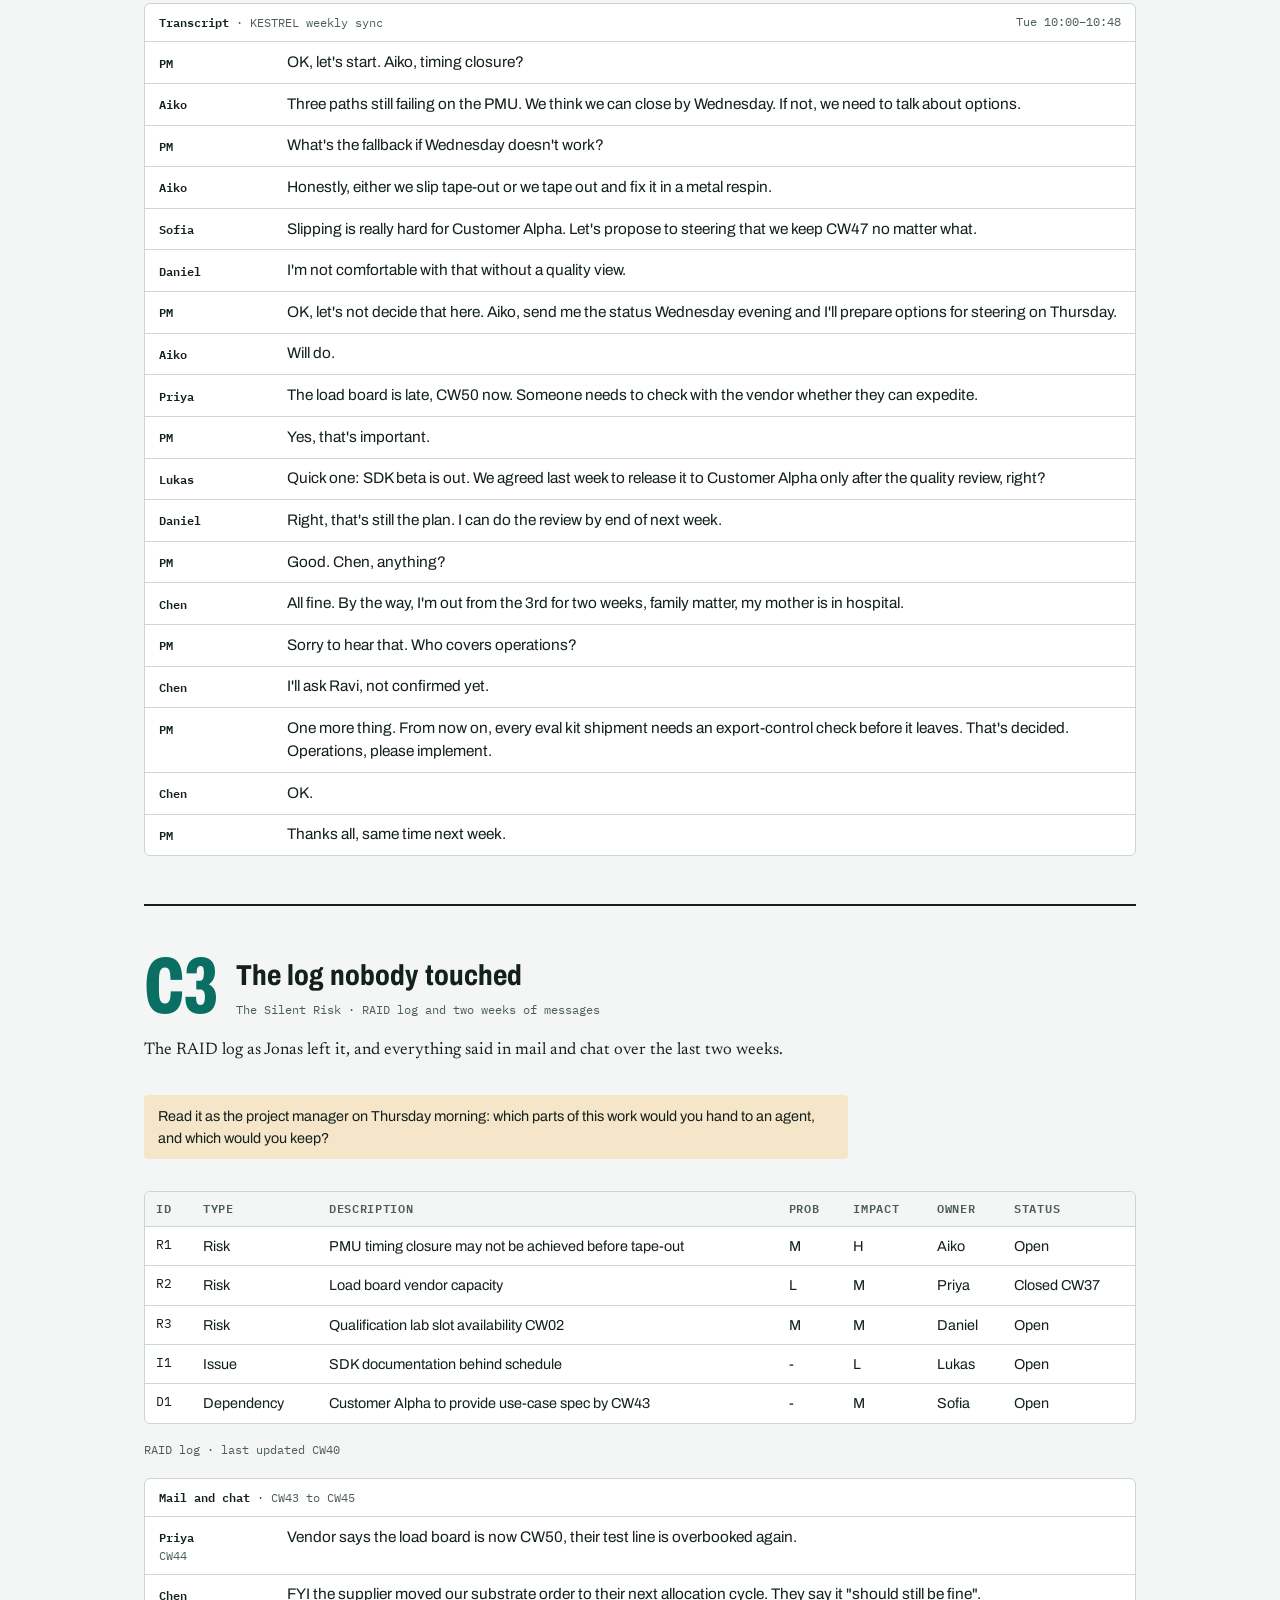
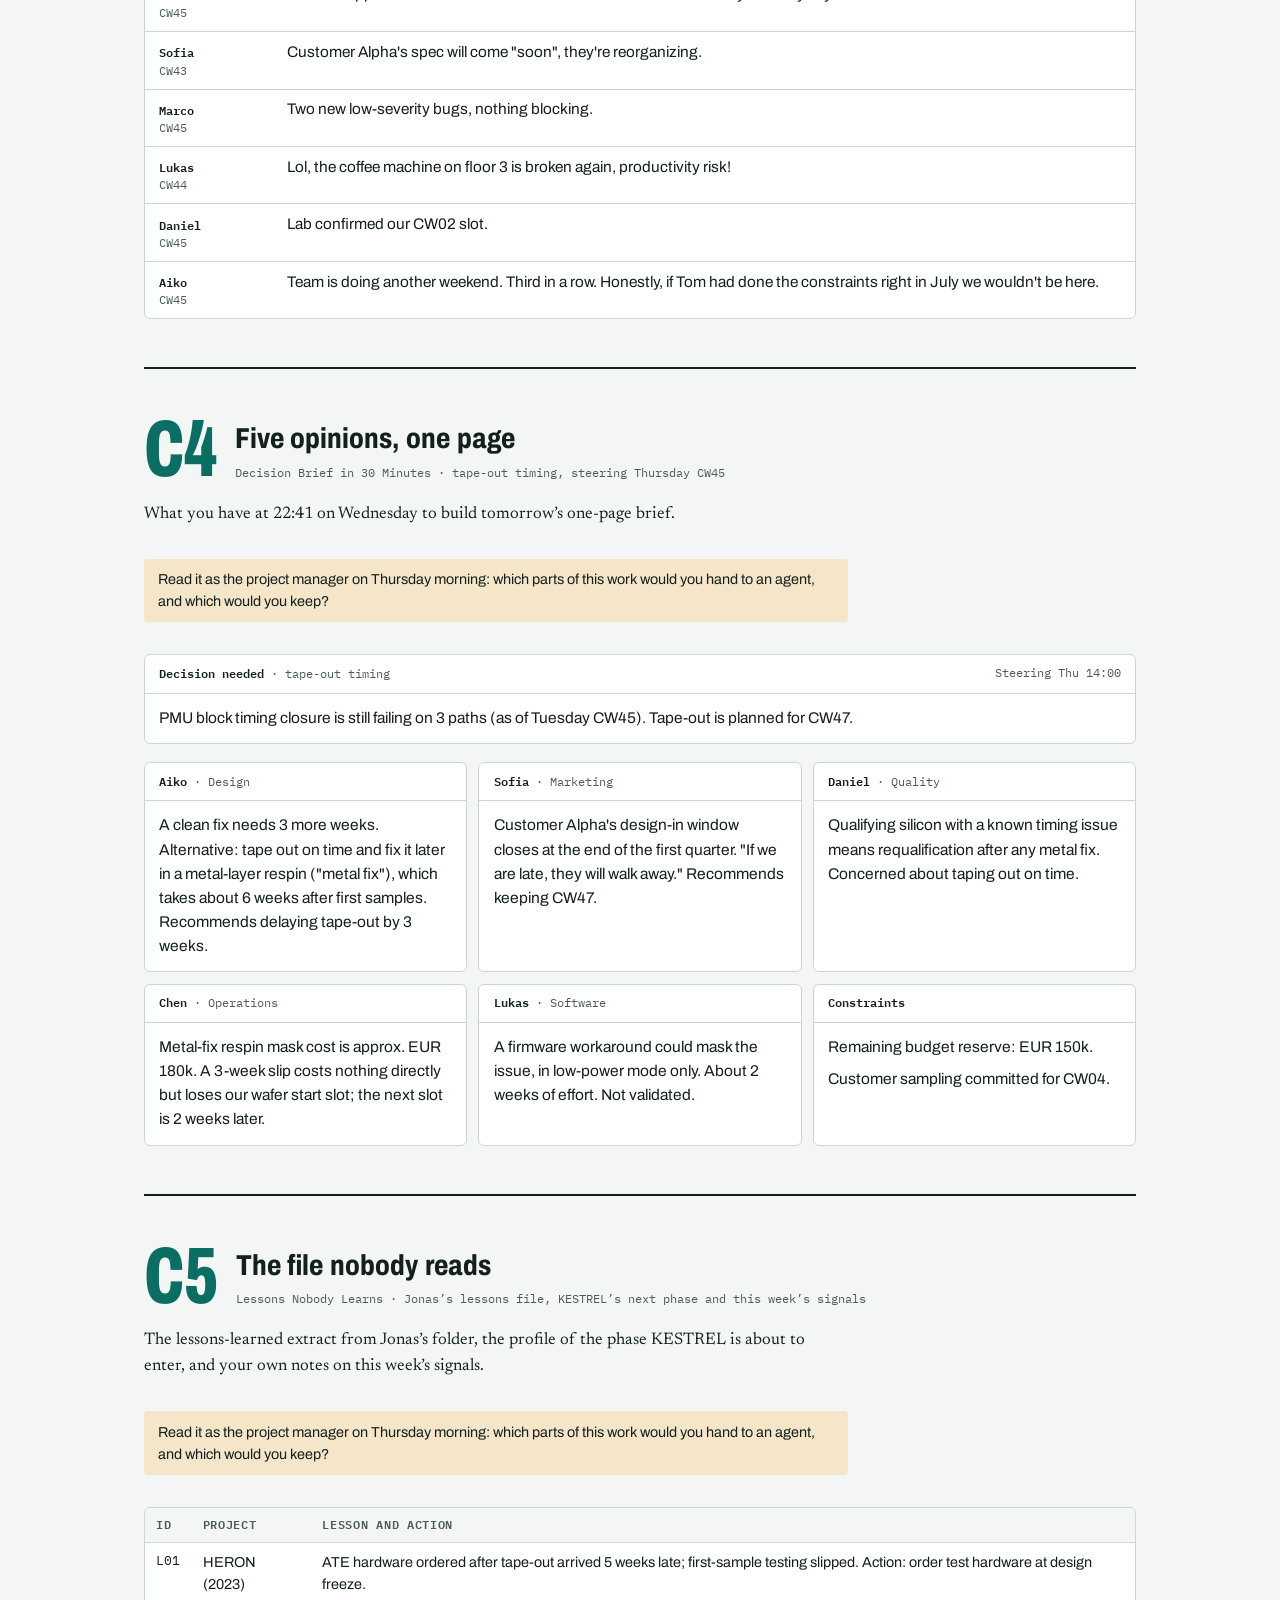
==== commit 9dfd280b: "Make one Agent Builder per room a stated prerequisite Replace "no AI experience needed" with the rea" ====
--- a/ws2/prework.html
+++ b/ws2/prework.html
@@ -145,6 +145,8 @@
 .prework li::before{content:counter(s);font-family:var(--f-display);font-weight:800;font-stretch:70%;font-size:1.9rem;line-height:1;color:var(--accent)}
 .prework li b{display:block;font-size:1.02rem}
 .prework li span{font-family:var(--f-story);font-size:1.02rem;line-height:1.5;color:var(--ink-2)}
+.prework .prereq{margin:0;background:var(--mark-soft);border-radius:4px;padding:.8rem 1rem;font-size:1rem;line-height:1.5}
+.prework .prereq b{display:block;font-family:var(--f-mono);font-size:.74rem;letter-spacing:.1em;text-transform:uppercase;color:var(--mark);margin-bottom:.2rem}
 .prework .fine{font-size:.9rem;color:var(--ink-2);margin:0;border-top:1px solid var(--line);padding-top:.9rem}
 
 /* case files */
@@ -207,7 +209,8 @@
   .chead,.cf-head{break-after:avoid}
   .sticky,.subject,.road,.person,.todo li,.ev,.missing,.prework,tr,.chat li,.flow li{break-inside:avoid}
   #casefiles{break-before:page}
-  .casefile{break-before:page;margin-top:0;border-top:0;padding-top:0}
+  .casefile{break-before:page;margin-top:0;border-top:0;padding-top:0;padding-bottom:0}
+  .casefile > :last-child{margin-bottom:0}
   .pb{break-before:page}
   a{color:inherit;text-decoration:none}
 }
@@ -441,13 +444,14 @@
     <div class="prework">
       <div class="label">Before 5 November · about 20 minutes</div>
       <h2 id="pwh">Your pre-work</h2>
+      <p class="prereq"><b>Prerequisite for every room</b>At least one member with Agent Builder activated in Copilot Premium. If that is you, check your access before the summit. Everyone else brings ideas and experience; no AI expertise needed.</p>
       <ol>
         <li><div><b>Read the story.</b><span>You just did, or you’re about to. Twelve minutes.</span></div></li>
         <li><div><b>Open your room’s case file.</b><span>Your invitation gives your room a letter, C1 to C6. Read that file as if it were Thursday morning and the work were yours to hand off.</span></div></li>
         <li><div><b>Map your own week.</b><span>How long does this task take you in a normal week? List the steps, time each one, and mark which are repetitive and which need your judgment.</span></div></li>
         <li><div><b>Bring one idea for the time you get back.</b><span>What would you do with those hours: a decision you’d prepare better, a stakeholder you’d see sooner, time to think ahead? Please don’t bring confidential documents.</span></div></li>
       </ol>
-      <p class="fine">No AI experience needed. Rooms mix beginners and experienced users on purpose, and everyone gets a role. The session ends with the Summit Debrief, where everyone votes for the pilot they would implement on Monday morning.</p>
+      <p class="fine">Rooms mix beginners and experienced users on purpose, and everyone gets a role. The session ends with the Summit Debrief, where everyone votes for the pilot they would implement on Monday morning.</p>
     </div>
   </section>
 
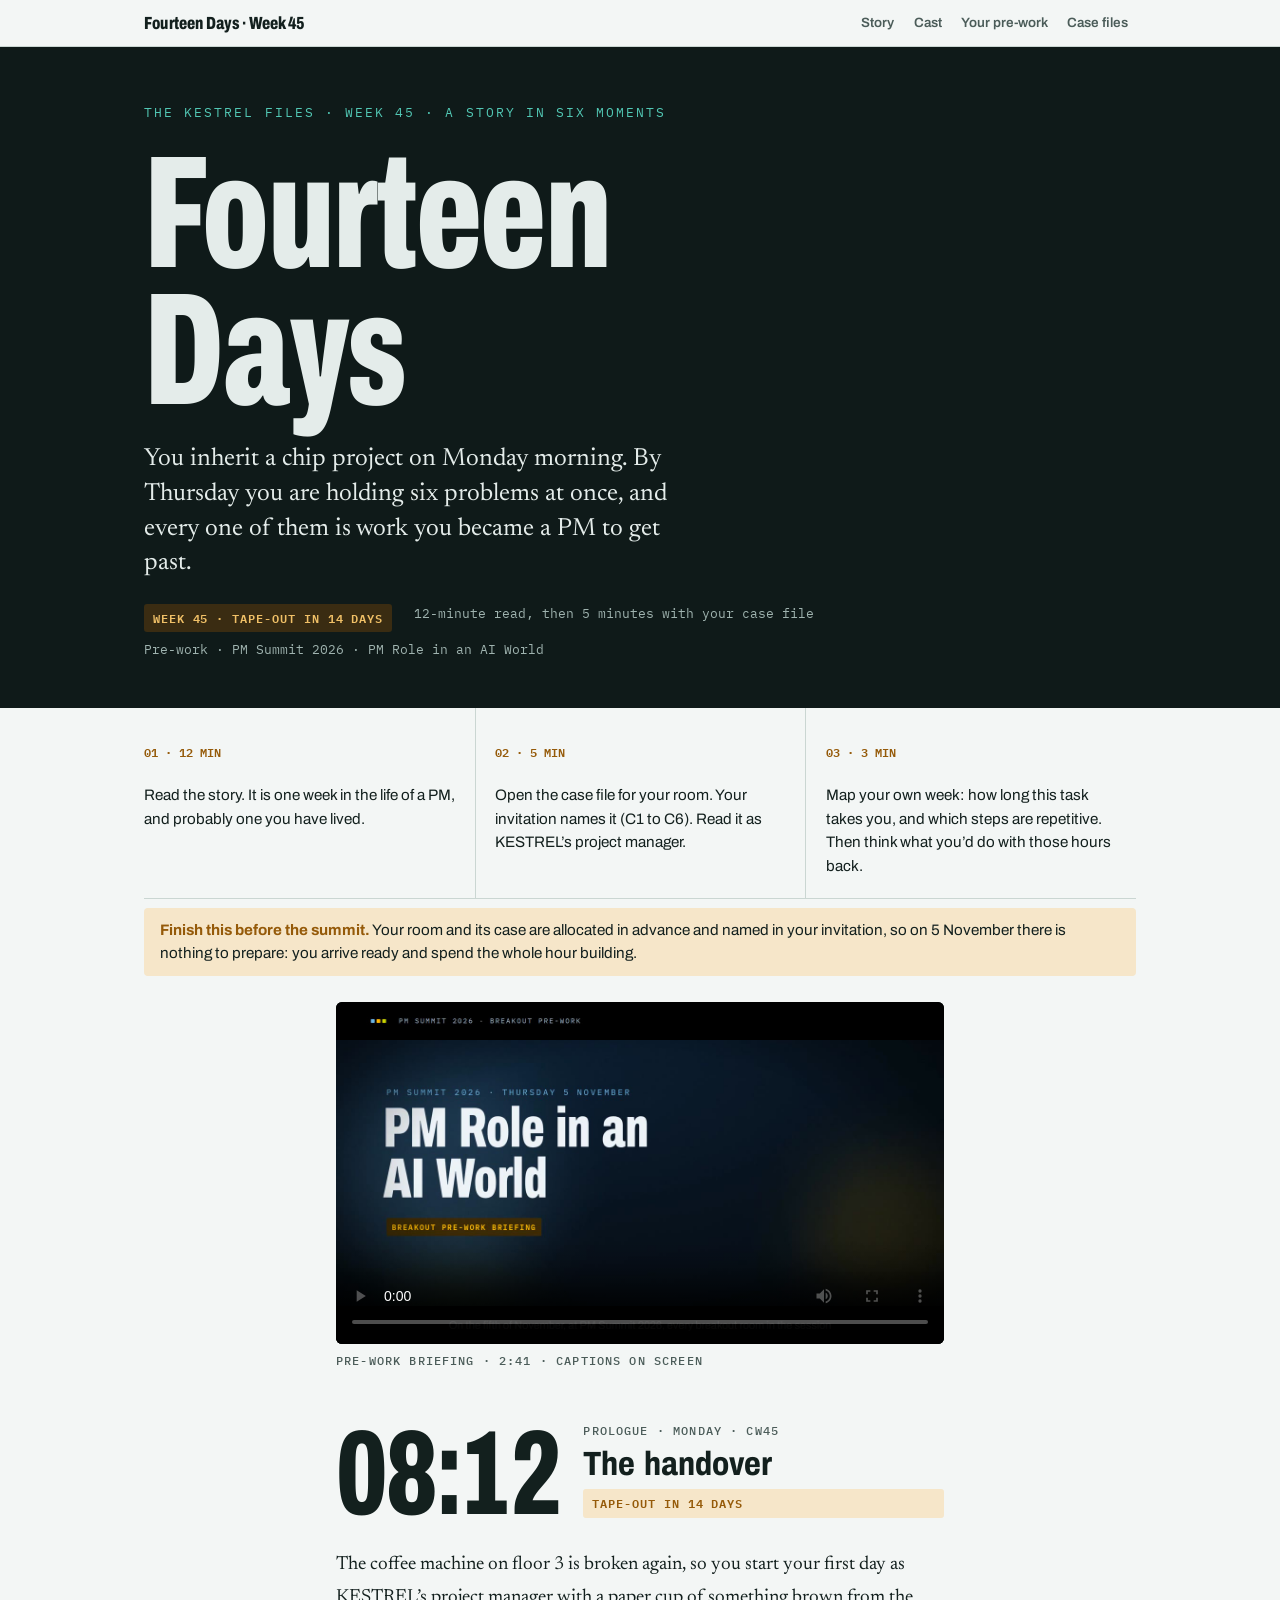
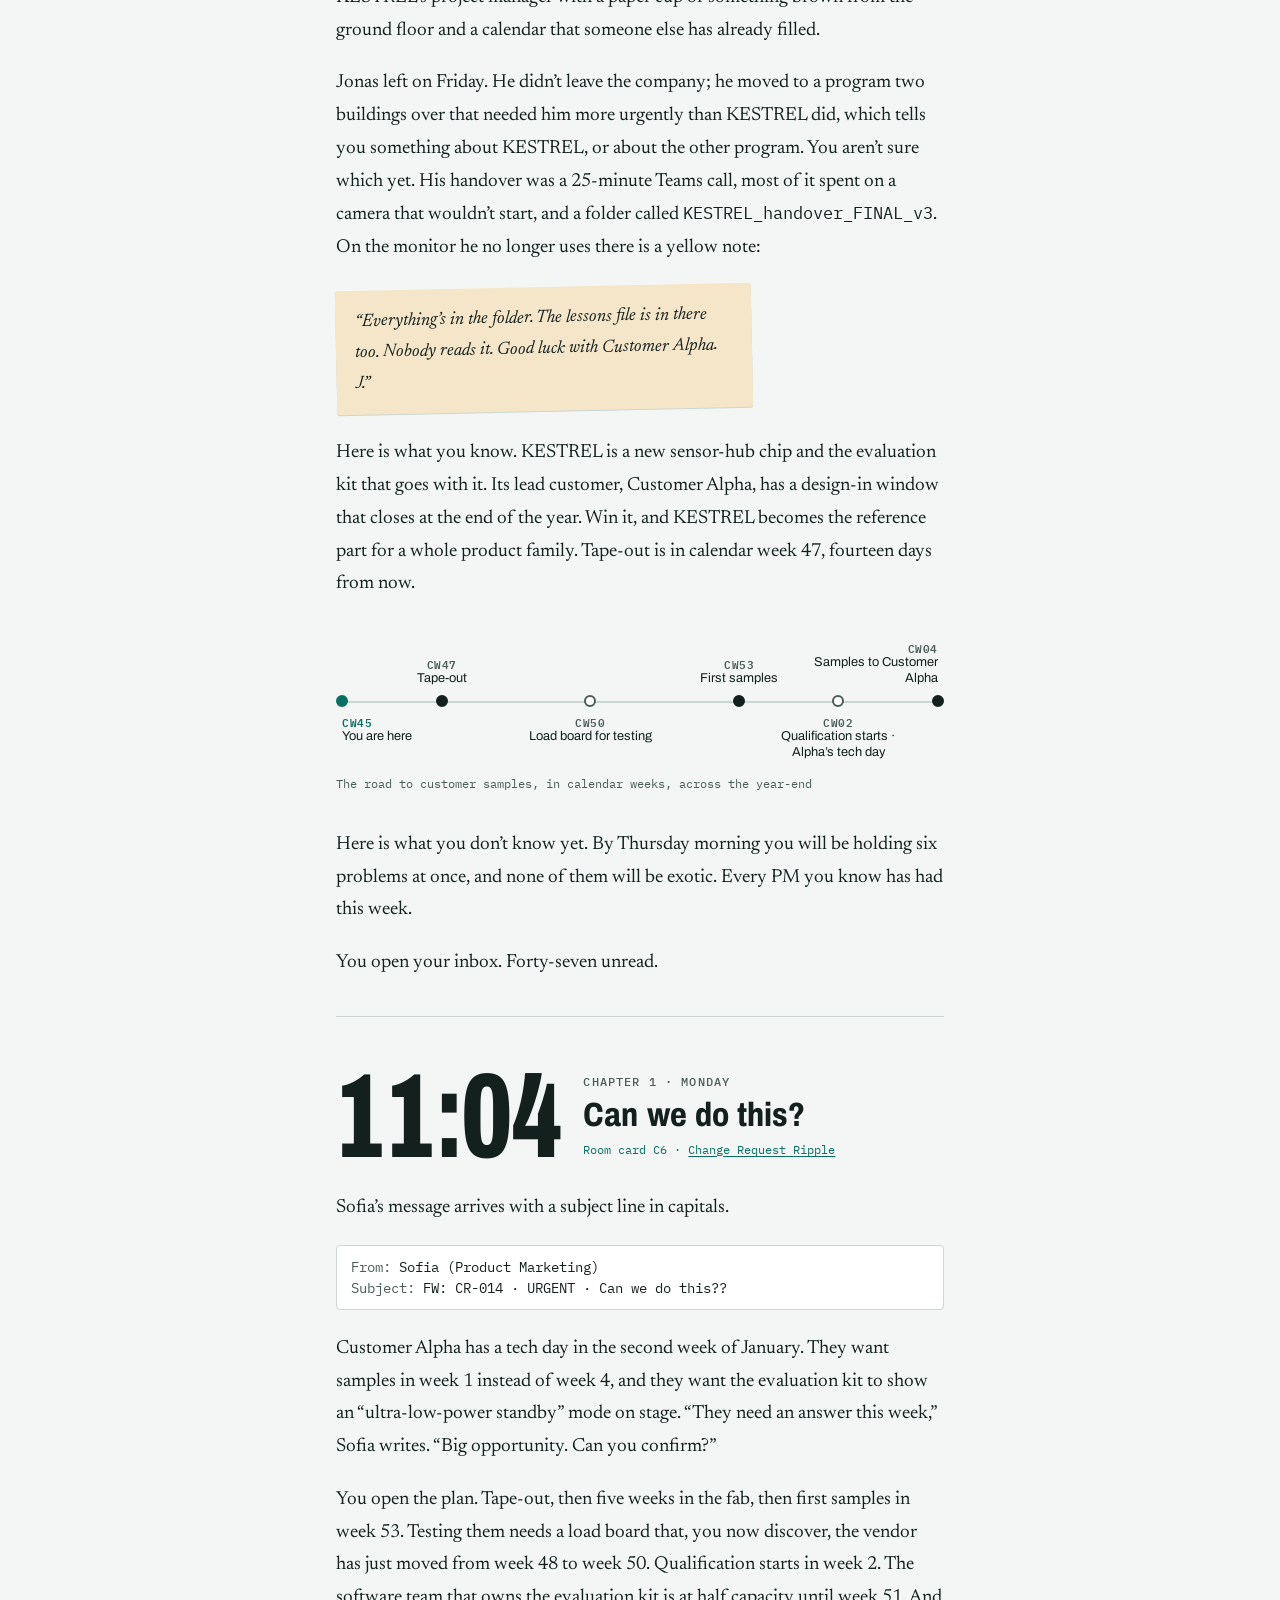
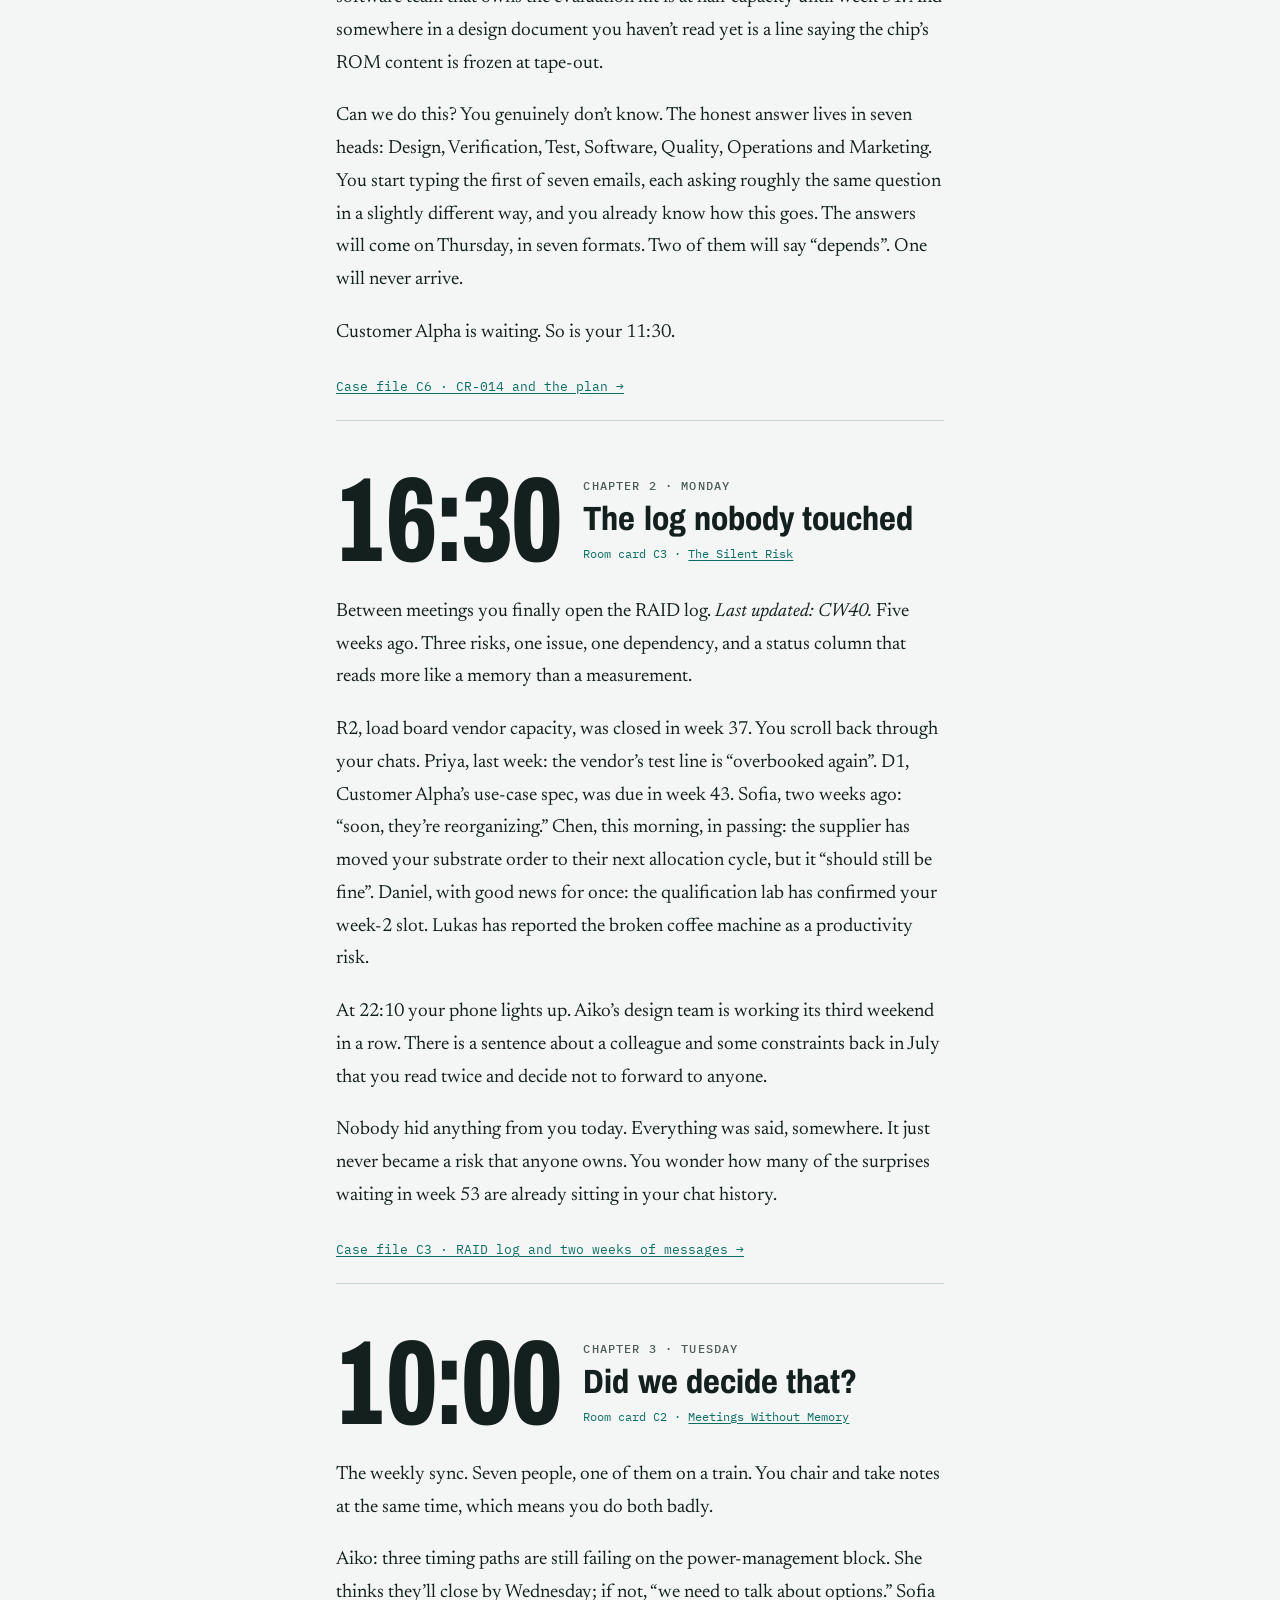
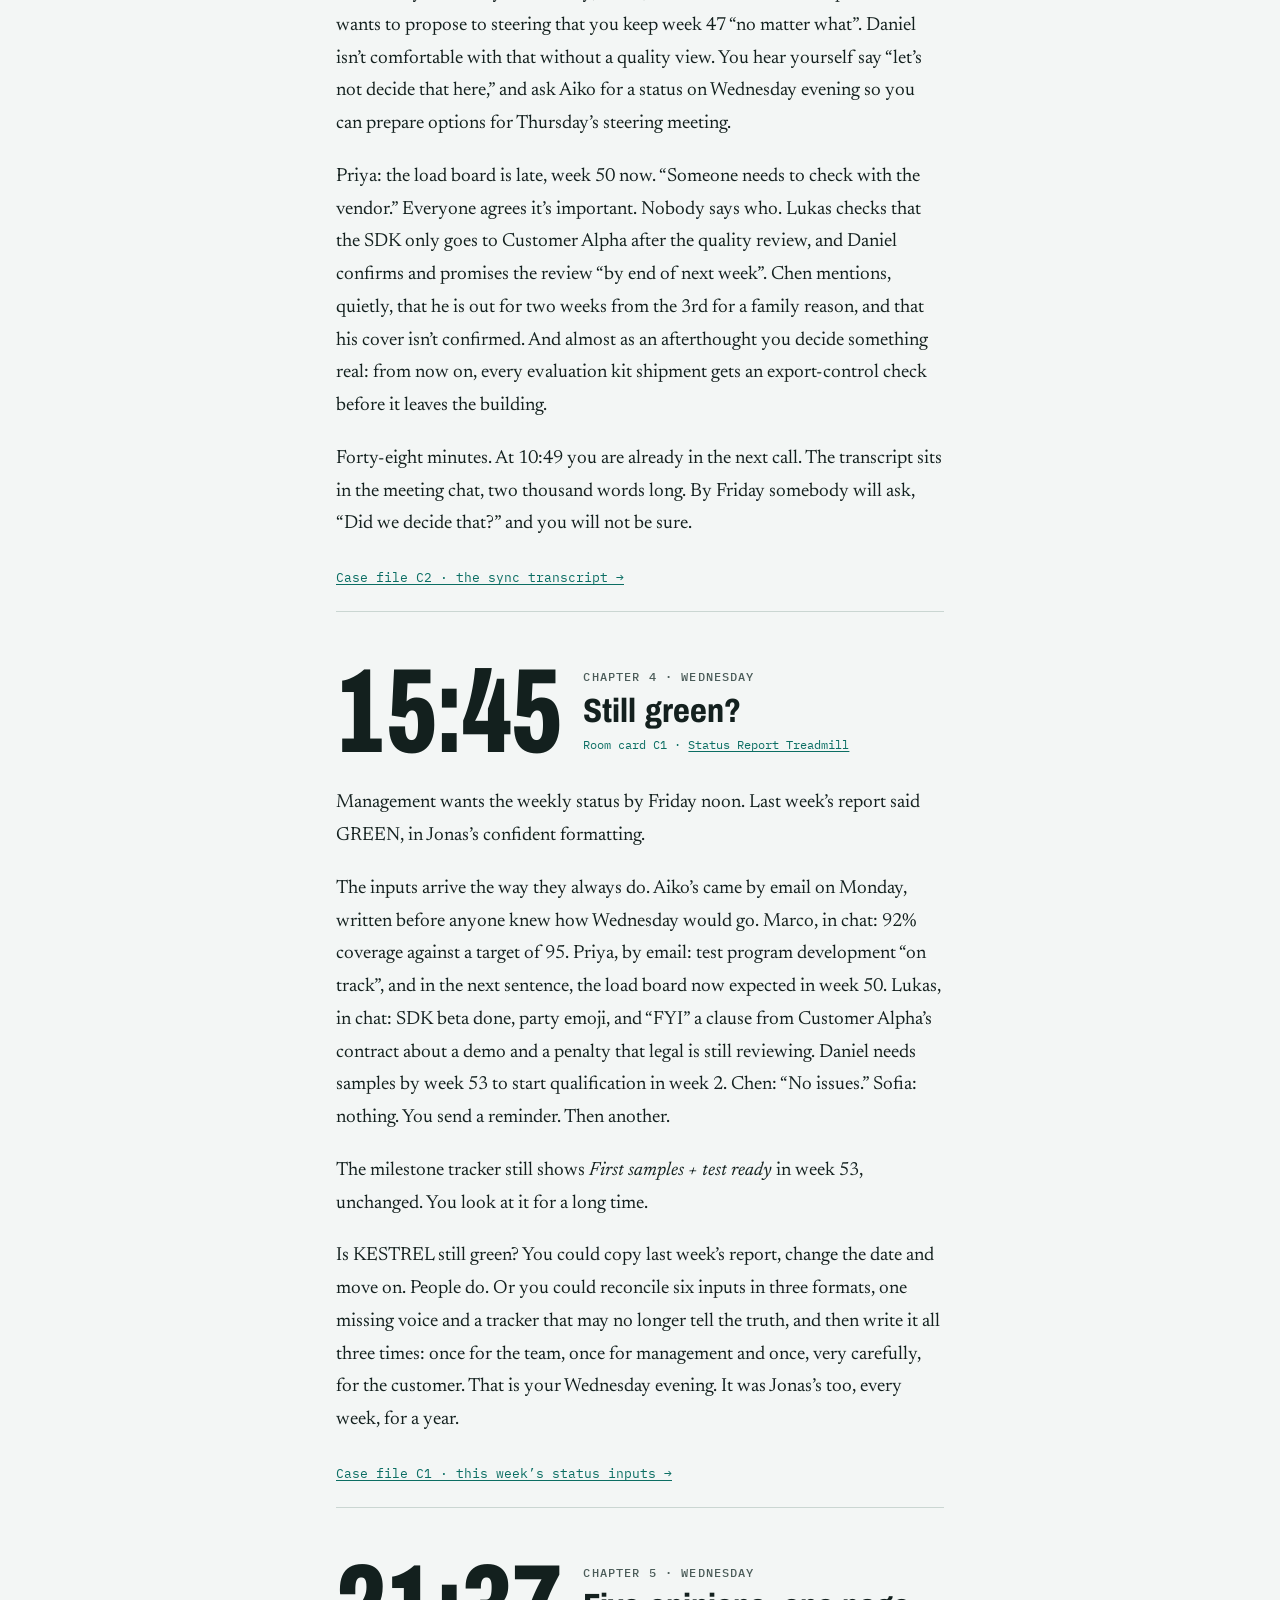
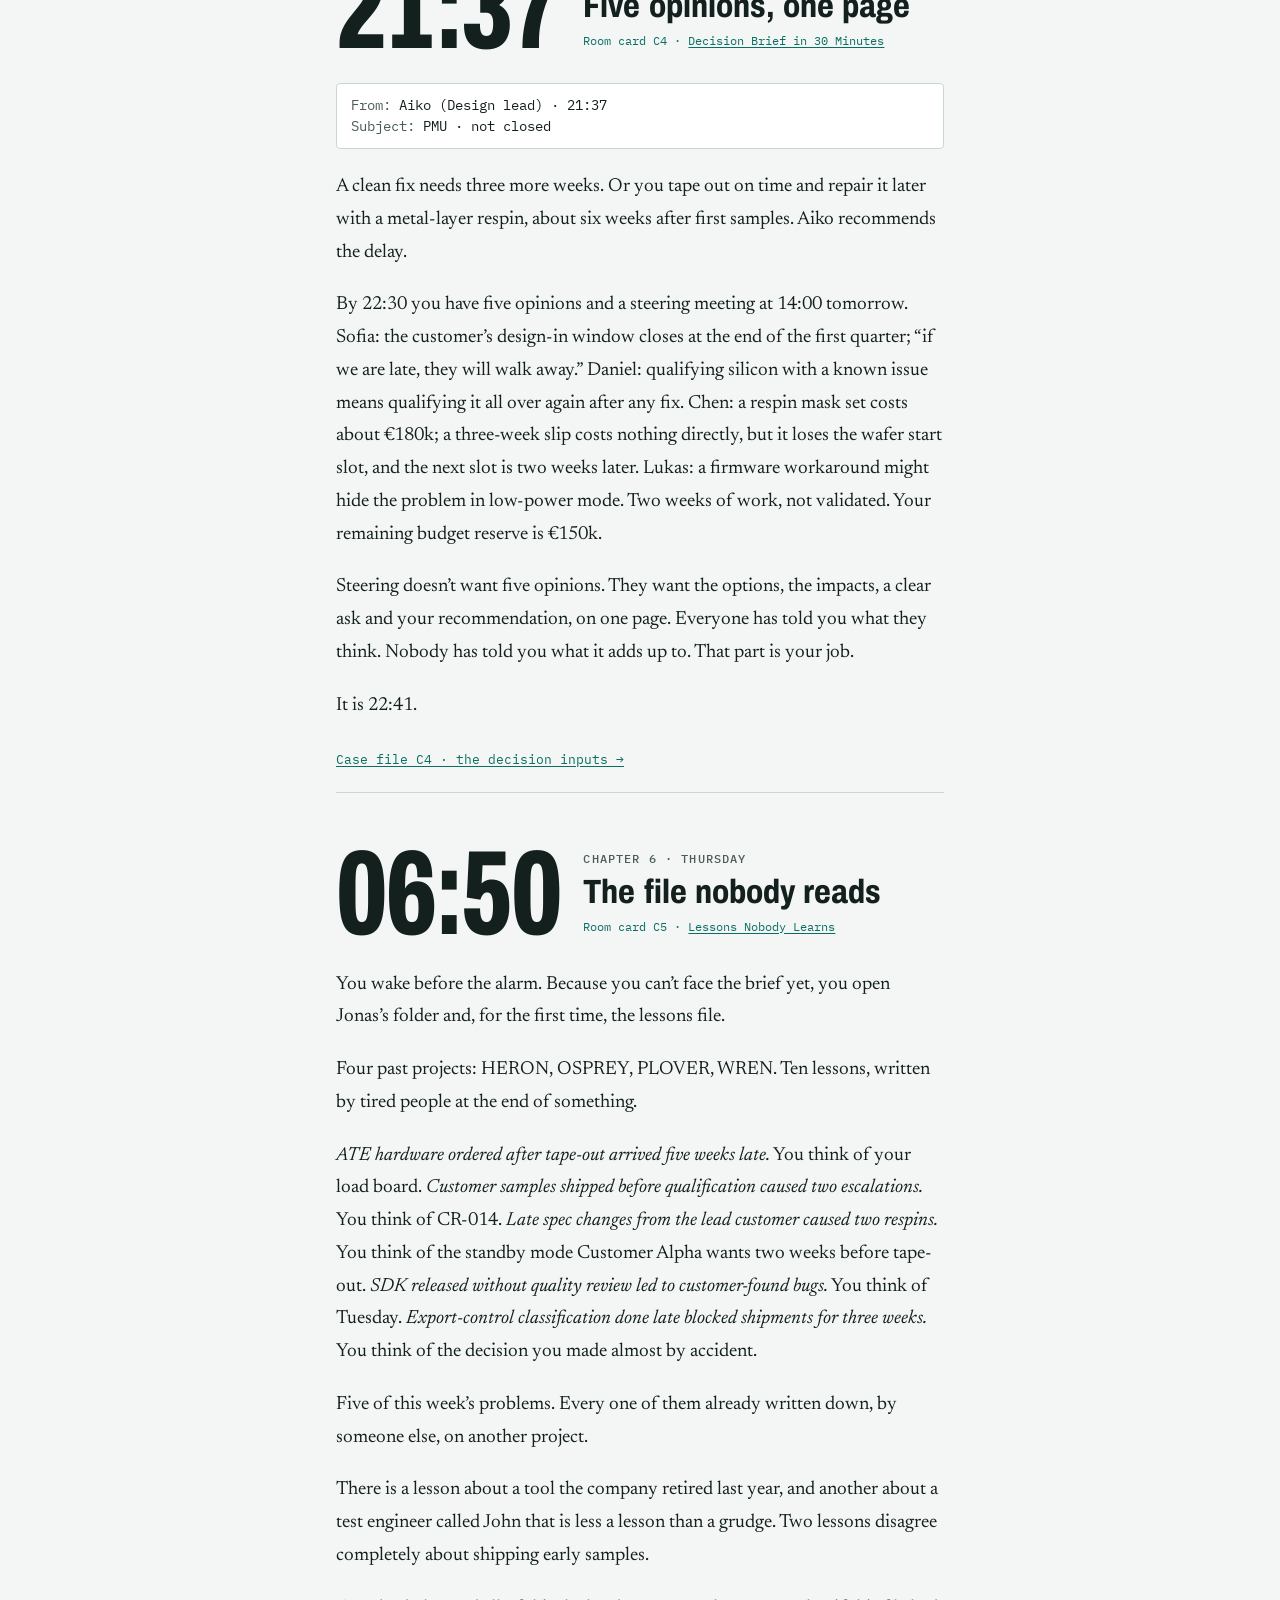
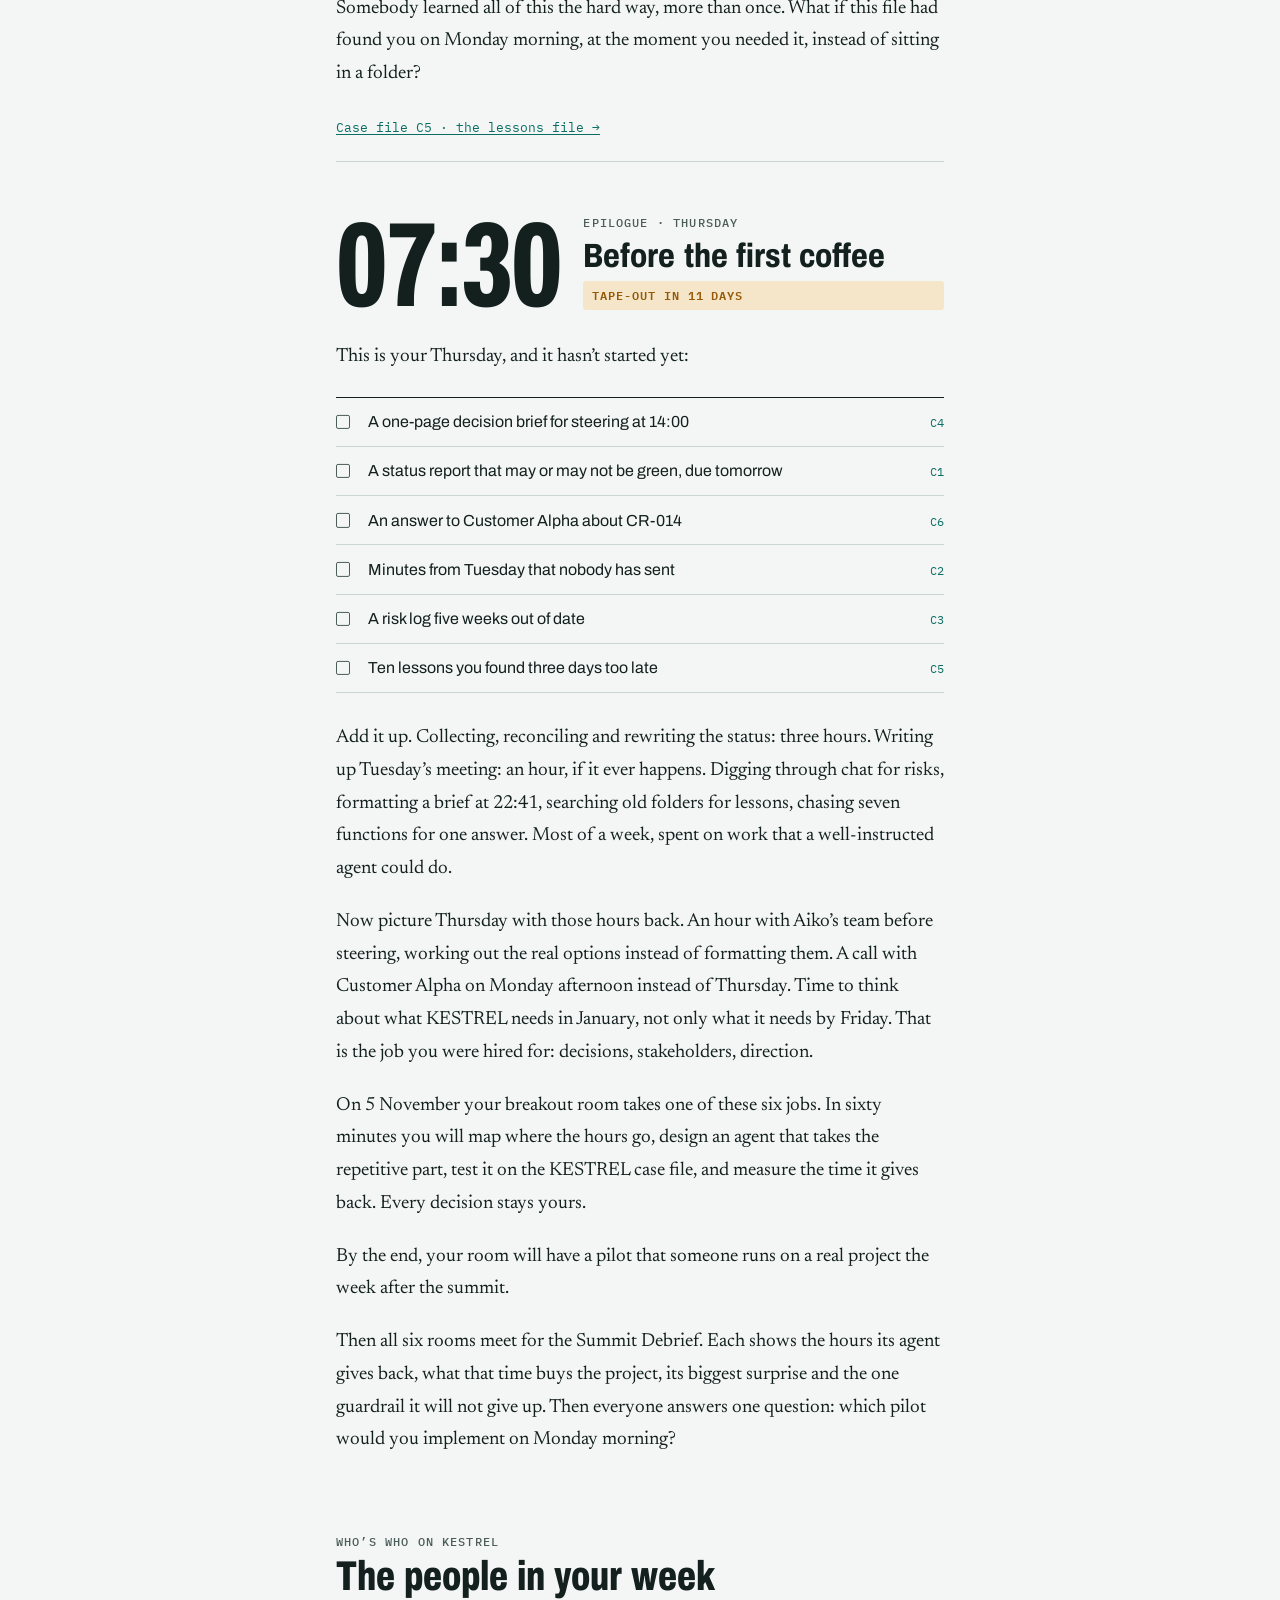
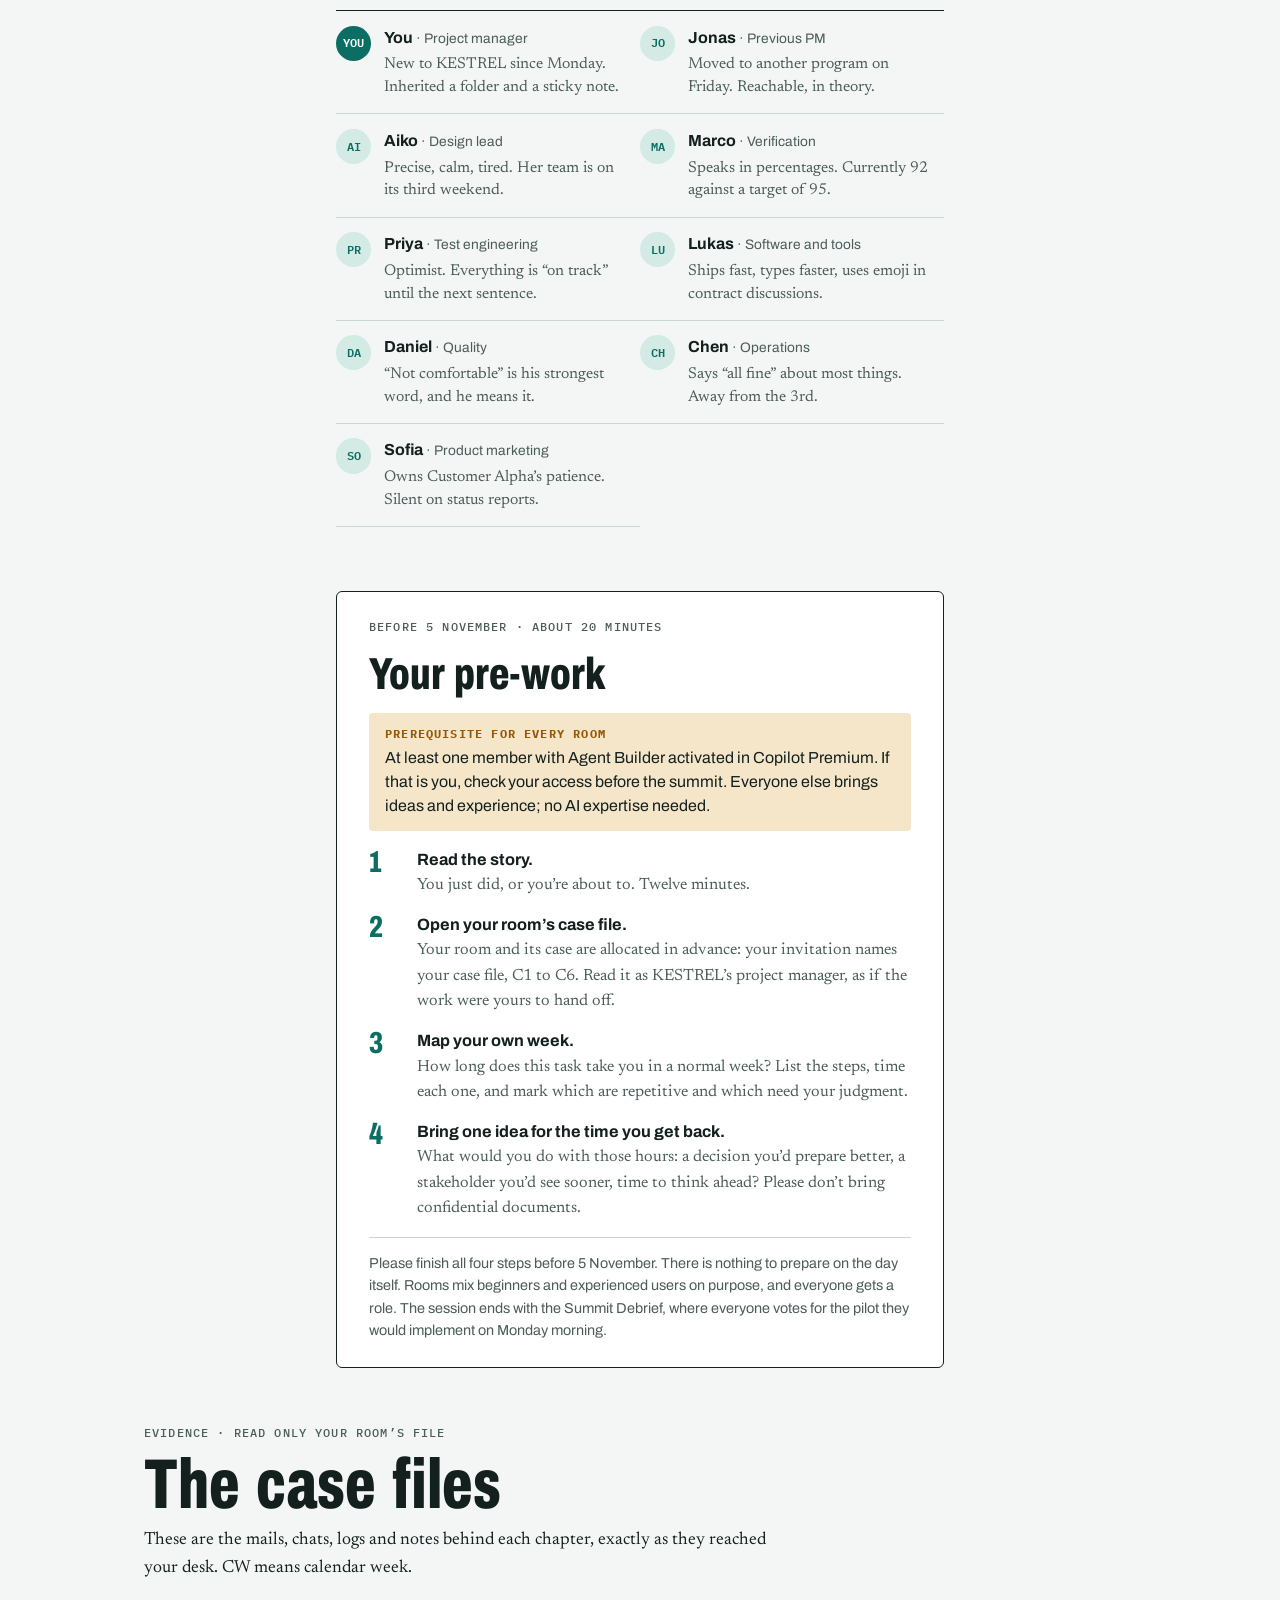
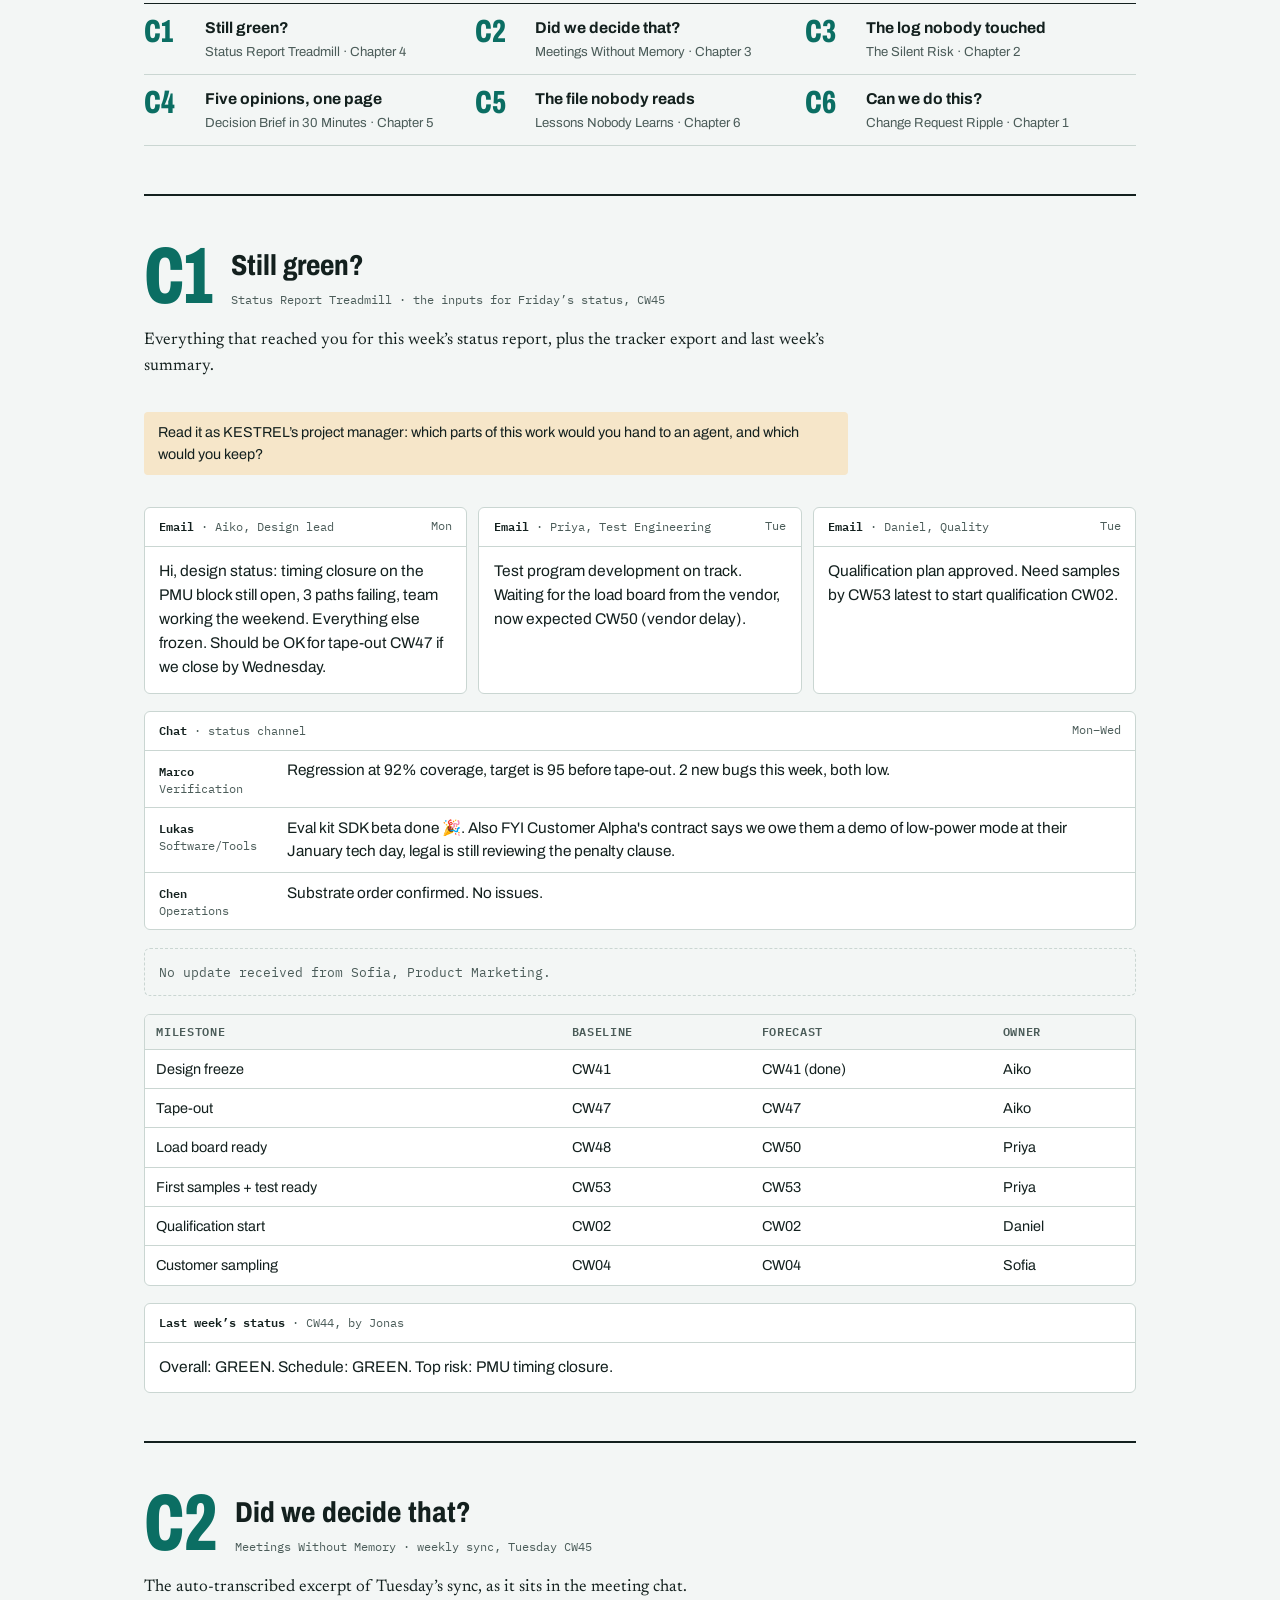
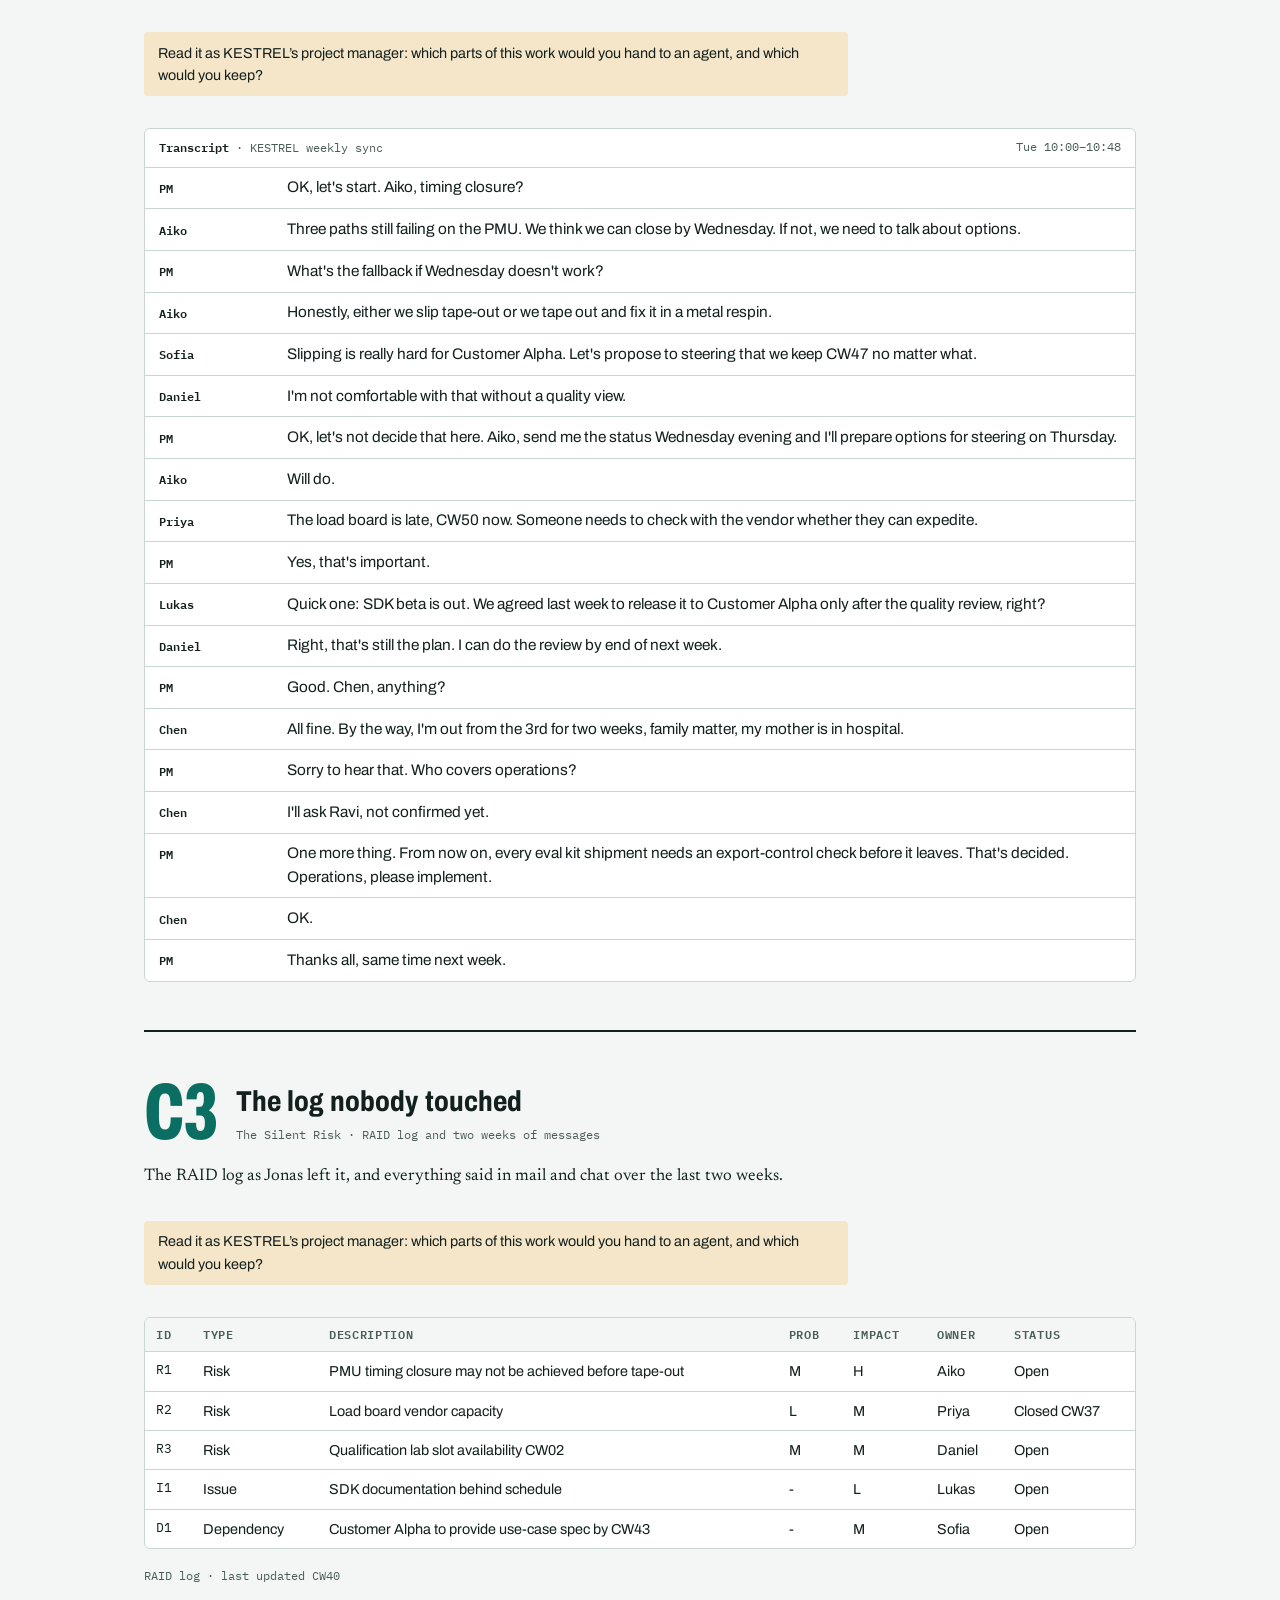
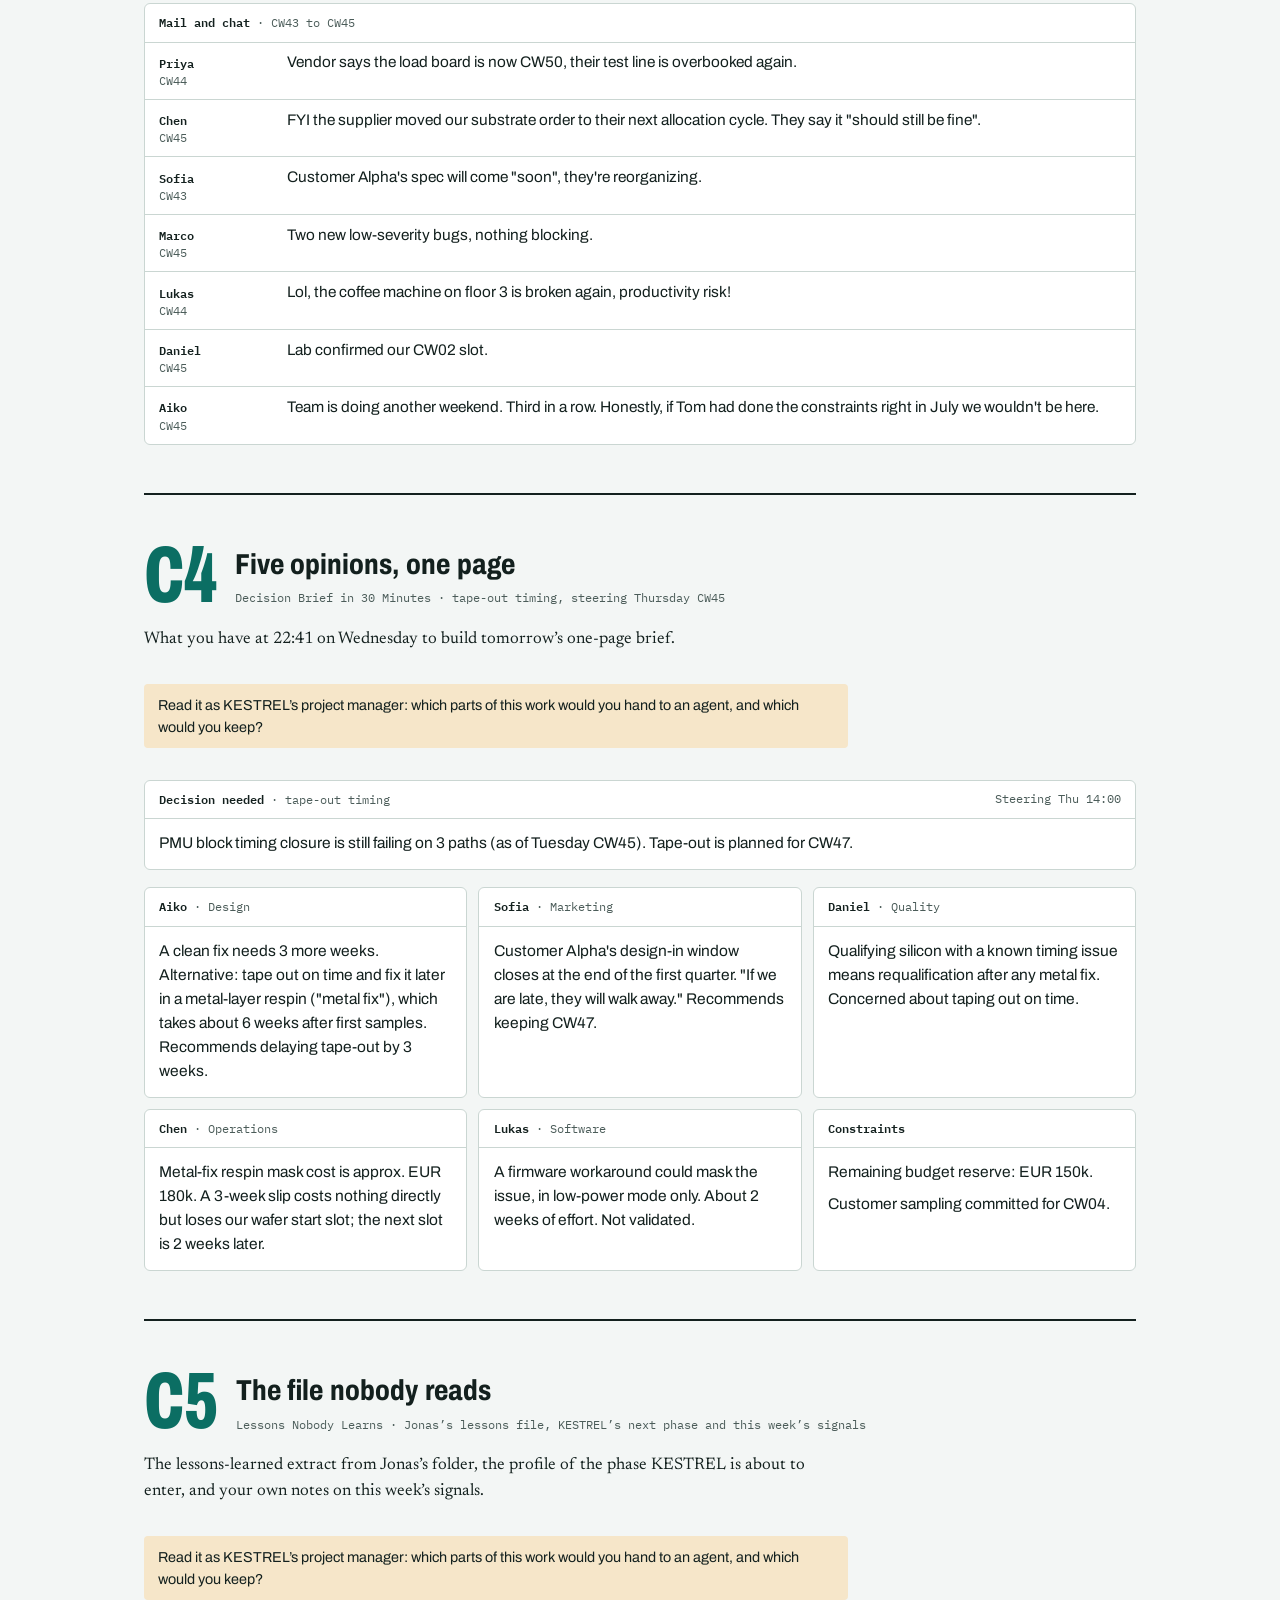
==== commit 0d233b5c: "Make the pre-work deadline and room allocation explicit in the story Participants finish the pre-wor" ====
--- a/ws2/prework.html
+++ b/ws2/prework.html
@@ -76,6 +76,8 @@
 .strip div + div{padding-left:1.2rem;border-left:1px solid var(--line)}
 .strip .n{font-family:var(--f-mono);font-size:.74rem;color:var(--mark);font-weight:600}
 .strip p{margin:.25rem 0 0;font-size:.95rem}
+.strip-note{margin:-.4rem 0 1rem;font-size:.95rem;line-height:1.5;background:var(--mark-soft);border-radius:4px;padding:.7rem 1rem}
+.strip-note b{color:var(--mark)}
 @media (max-width:720px){.strip{grid-template-columns:1fr}.strip div + div{padding-left:0;border-left:0;border-top:1px solid var(--line)}}
 
 /* story */
@@ -243,9 +245,10 @@
 
   <div class="strip" aria-label="Your pre-work in three steps">
     <div><div class="n">01 · 12 MIN</div><p>Read the story. It is one week in the life of a PM, and probably one you have lived.</p></div>
-    <div><div class="n">02 · 5 MIN</div><p>Open the case file with your room’s letter (C1 to C6, in your invitation) and read it like a PM on Thursday morning.</p></div>
+    <div><div class="n">02 · 5 MIN</div><p>Open the case file for your room. Your invitation names it (C1 to C6). Read it as KESTREL’s project manager.</p></div>
     <div><div class="n">03 · 3 MIN</div><p>Map your own week: how long this task takes you, and which steps are repetitive. Then think what you’d do with those hours back.</p></div>
   </div>
+  <p class="strip-note"><b>Finish this before the summit.</b> Your room and its case are allocated in advance and named in your invitation, so on 5&nbsp;November there is nothing to prepare: you arrive ready and spend the whole hour building.</p>
 
 <figure class="col" style="margin:1.6rem auto 0;display:grid;gap:.5rem"><video controls preload="metadata" playsinline poster="files/WS2_Fourteen_Days_Briefing_poster.jpg" style="width:100%;border-radius:6px;background:#0F1A19;display:block" src="files/WS2_Fourteen_Days_Briefing.mp4"></video><figcaption class="label">Pre-work briefing · 2:41 · captions on screen</figcaption></figure>
   <article class="story col" id="story">
@@ -447,11 +450,11 @@
       <p class="prereq"><b>Prerequisite for every room</b>At least one member with Agent Builder activated in Copilot Premium. If that is you, check your access before the summit. Everyone else brings ideas and experience; no AI expertise needed.</p>
       <ol>
         <li><div><b>Read the story.</b><span>You just did, or you’re about to. Twelve minutes.</span></div></li>
-        <li><div><b>Open your room’s case file.</b><span>Your invitation gives your room a letter, C1 to C6. Read that file as if it were Thursday morning and the work were yours to hand off.</span></div></li>
+        <li><div><b>Open your room’s case file.</b><span>Your room and its case are allocated in advance: your invitation names your case file, C1 to C6. Read it as KESTREL’s project manager, as if the work were yours to hand off.</span></div></li>
         <li><div><b>Map your own week.</b><span>How long does this task take you in a normal week? List the steps, time each one, and mark which are repetitive and which need your judgment.</span></div></li>
         <li><div><b>Bring one idea for the time you get back.</b><span>What would you do with those hours: a decision you’d prepare better, a stakeholder you’d see sooner, time to think ahead? Please don’t bring confidential documents.</span></div></li>
       </ol>
-      <p class="fine">Rooms mix beginners and experienced users on purpose, and everyone gets a role. The session ends with the Summit Debrief, where everyone votes for the pilot they would implement on Monday morning.</p>
+      <p class="fine">Please finish all four steps before 5&nbsp;November. There is nothing to prepare on the day itself. Rooms mix beginners and experienced users on purpose, and everyone gets a role. The session ends with the Summit Debrief, where everyone votes for the pilot they would implement on Monday morning.</p>
     </div>
   </section>
 
@@ -474,7 +477,7 @@
     <article class="casefile" id="c1">
       <div class="cf-head"><span class="code">C1</span><h3>Still green?</h3><span class="sub">Status Report Treadmill · the inputs for Friday’s status, CW45</span></div>
       <p class="cf-intro">Everything that reached you for this week’s status report, plus the tracker export and last week’s summary.</p>
-      <p class="hunt">Read it as the project manager on Thursday morning: which parts of this work would you hand to an agent, and which would you keep?</p>
+      <p class="hunt">Read it as KESTREL’s project manager: which parts of this work would you hand to an agent, and which would you keep?</p>
       <div class="ev-grid">
         <div class="ev"><div class="ev-head"><span><b>Email</b> · Aiko, Design lead</span><span>Mon</span></div><div class="ev-body"><p>Hi, design status: timing closure on the PMU block still open, 3 paths failing, team working the weekend. Everything else frozen. Should be OK for tape-out CW47 if we close by Wednesday.</p></div></div>
         <div class="ev"><div class="ev-head"><span><b>Email</b> · Priya, Test Engineering</span><span>Tue</span></div><div class="ev-body"><p>Test program development on track. Waiting for the load board from the vendor, now expected CW50 (vendor delay).</p></div></div>
@@ -506,7 +509,7 @@
     <article class="casefile" id="c2">
       <div class="cf-head"><span class="code">C2</span><h3>Did we decide that?</h3><span class="sub">Meetings Without Memory · weekly sync, Tuesday CW45</span></div>
       <p class="cf-intro">The auto-transcribed excerpt of Tuesday’s sync, as it sits in the meeting chat.</p>
-      <p class="hunt">Read it as the project manager on Thursday morning: which parts of this work would you hand to an agent, and which would you keep?</p>
+      <p class="hunt">Read it as KESTREL’s project manager: which parts of this work would you hand to an agent, and which would you keep?</p>
       <div class="ev"><div class="ev-head"><span><b>Transcript</b> · KESTREL weekly sync</span><span>Tue 10:00–10:48</span></div>
         <ul class="chat">
           <li><span class="who"><b>PM</b></span><span>OK, let's start. Aiko, timing closure?</span></li>
@@ -536,7 +539,7 @@
     <article class="casefile" id="c3">
       <div class="cf-head"><span class="code">C3</span><h3>The log nobody touched</h3><span class="sub">The Silent Risk · RAID log and two weeks of messages</span></div>
       <p class="cf-intro">The RAID log as Jonas left it, and everything said in mail and chat over the last two weeks.</p>
-      <p class="hunt">Read it as the project manager on Thursday morning: which parts of this work would you hand to an agent, and which would you keep?</p>
+      <p class="hunt">Read it as KESTREL’s project manager: which parts of this work would you hand to an agent, and which would you keep?</p>
       <div class="tbl wide"><table>
         <thead><tr><th>ID</th><th>Type</th><th>Description</th><th>Prob</th><th>Impact</th><th>Owner</th><th>Status</th></tr></thead>
         <tbody>
@@ -565,7 +568,7 @@
     <article class="casefile" id="c4">
       <div class="cf-head"><span class="code">C4</span><h3>Five opinions, one page</h3><span class="sub">Decision Brief in 30 Minutes · tape-out timing, steering Thursday CW45</span></div>
       <p class="cf-intro">What you have at 22:41 on Wednesday to build tomorrow’s one-page brief.</p>
-      <p class="hunt">Read it as the project manager on Thursday morning: which parts of this work would you hand to an agent, and which would you keep?</p>
+      <p class="hunt">Read it as KESTREL’s project manager: which parts of this work would you hand to an agent, and which would you keep?</p>
       <div class="ev"><div class="ev-head"><span><b>Decision needed</b> · tape-out timing</span><span>Steering Thu 14:00</span></div><div class="ev-body"><p>PMU block timing closure is still failing on 3 paths (as of Tuesday CW45). Tape-out is planned for CW47.</p></div></div>
       <div class="ev-grid">
         <div class="ev"><div class="ev-head"><span><b>Aiko</b> · Design</span></div><div class="ev-body"><p>A clean fix needs 3 more weeks. Alternative: tape out on time and fix it later in a metal-layer respin ("metal fix"), which takes about 6 weeks after first samples. Recommends delaying tape-out by 3 weeks.</p></div></div>
@@ -581,7 +584,7 @@
     <article class="casefile" id="c5">
       <div class="cf-head"><span class="code">C5</span><h3>The file nobody reads</h3><span class="sub">Lessons Nobody Learns · Jonas’s lessons file, KESTREL’s next phase and this week’s signals</span></div>
       <p class="cf-intro">The lessons-learned extract from Jonas’s folder, the profile of the phase KESTREL is about to enter, and your own notes on this week’s signals.</p>
-      <p class="hunt">Read it as the project manager on Thursday morning: which parts of this work would you hand to an agent, and which would you keep?</p>
+      <p class="hunt">Read it as KESTREL’s project manager: which parts of this work would you hand to an agent, and which would you keep?</p>
       <div class="tbl wide"><table>
         <thead><tr><th>ID</th><th>Project</th><th>Lesson and action</th></tr></thead>
         <tbody>
@@ -615,7 +618,7 @@
     <article class="casefile" id="c6">
       <div class="cf-head"><span class="code">C6</span><h3>Can we do this?</h3><span class="sub">Change Request Ripple · CR-014 from Customer Alpha</span></div>
       <p class="cf-intro">Sofia’s forwarded change request, the part of the plan it touches, and the people you would have to ask.</p>
-      <p class="hunt">Read it as the project manager on Thursday morning: which parts of this work would you hand to an agent, and which would you keep?</p>
+      <p class="hunt">Read it as KESTREL’s project manager: which parts of this work would you hand to an agent, and which would you keep?</p>
       <div class="ev"><div class="ev-head"><span><b>Change request CR-014</b> · from Customer Alpha via Sofia (Marketing)</span><span>Mon CW45</span></div><div class="ev-body">
         <p><b>Request 1:</b> Pull in customer samples from CW04 to CW01 (their tech day is in CW02).</p>
         <p><b>Request 2:</b> Add an "ultra-low-power standby" mode to the evaluation kit, demonstrable at the tech day.</p>
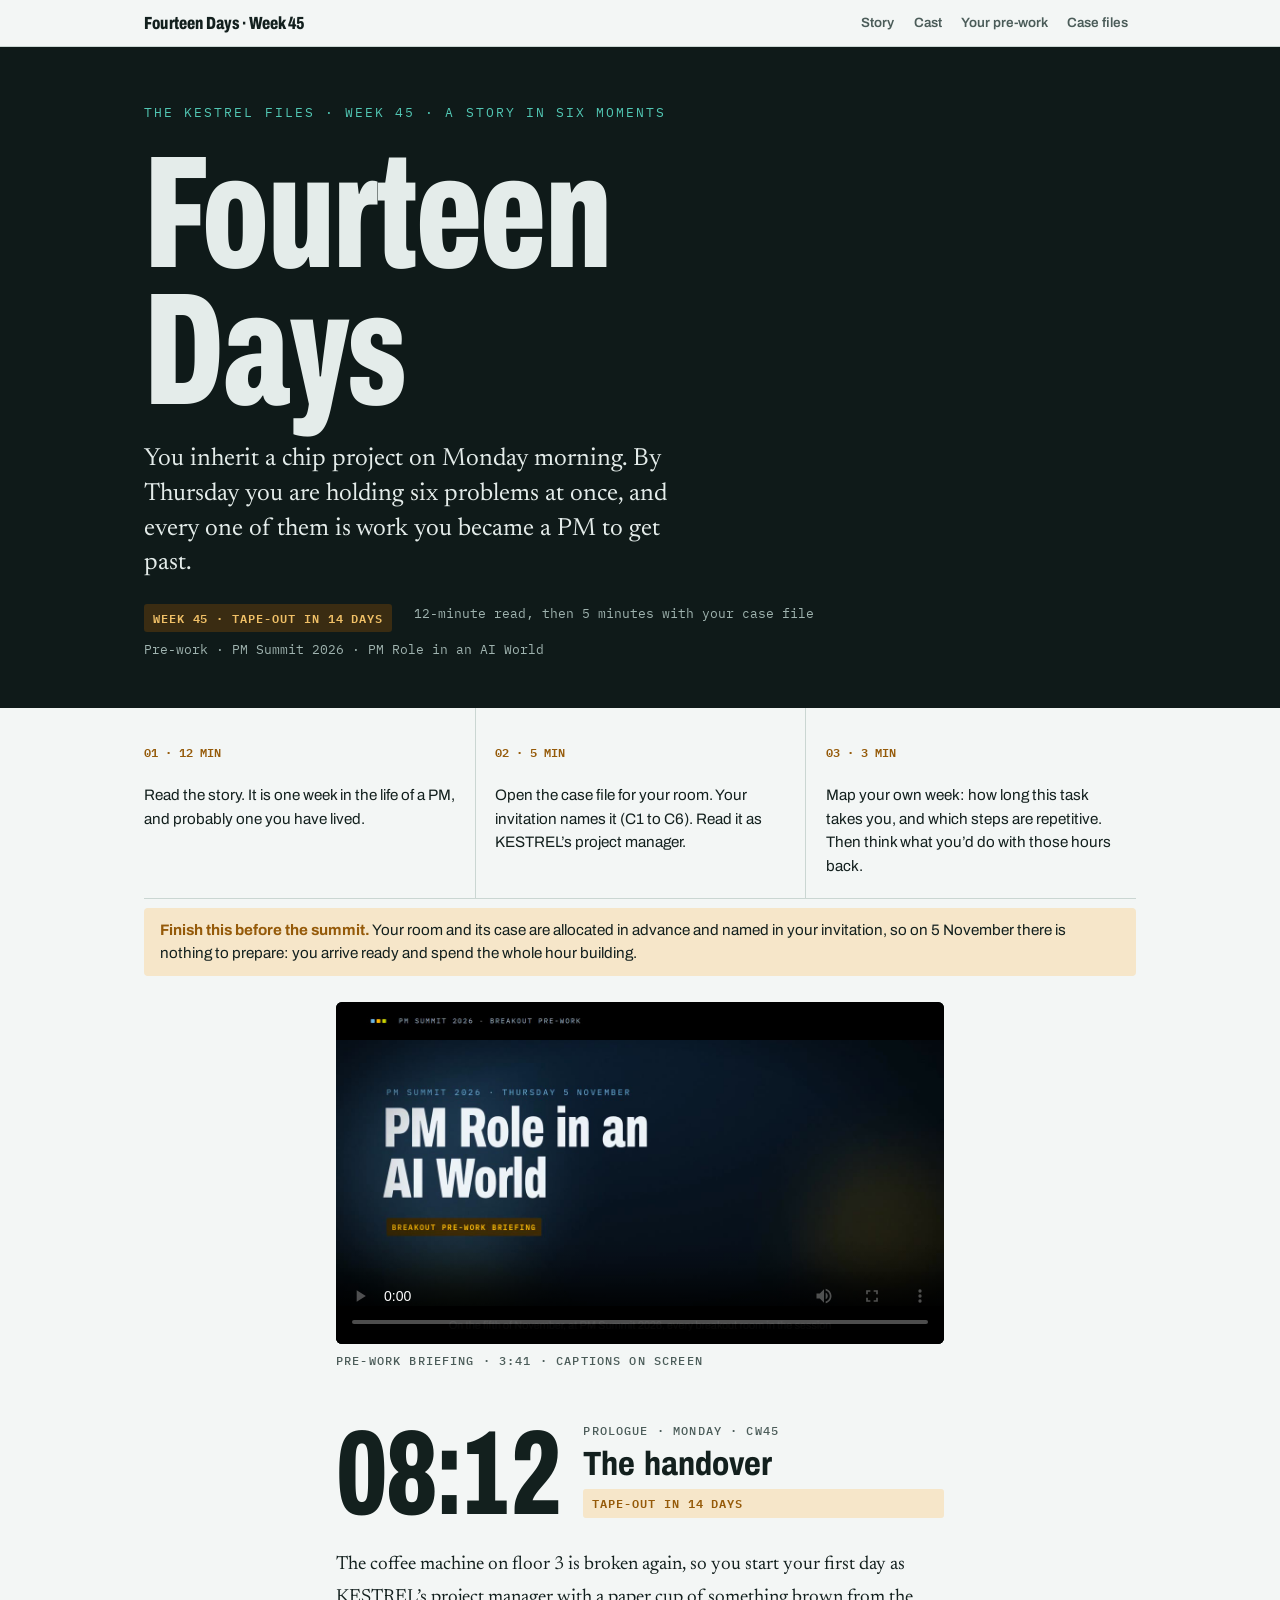
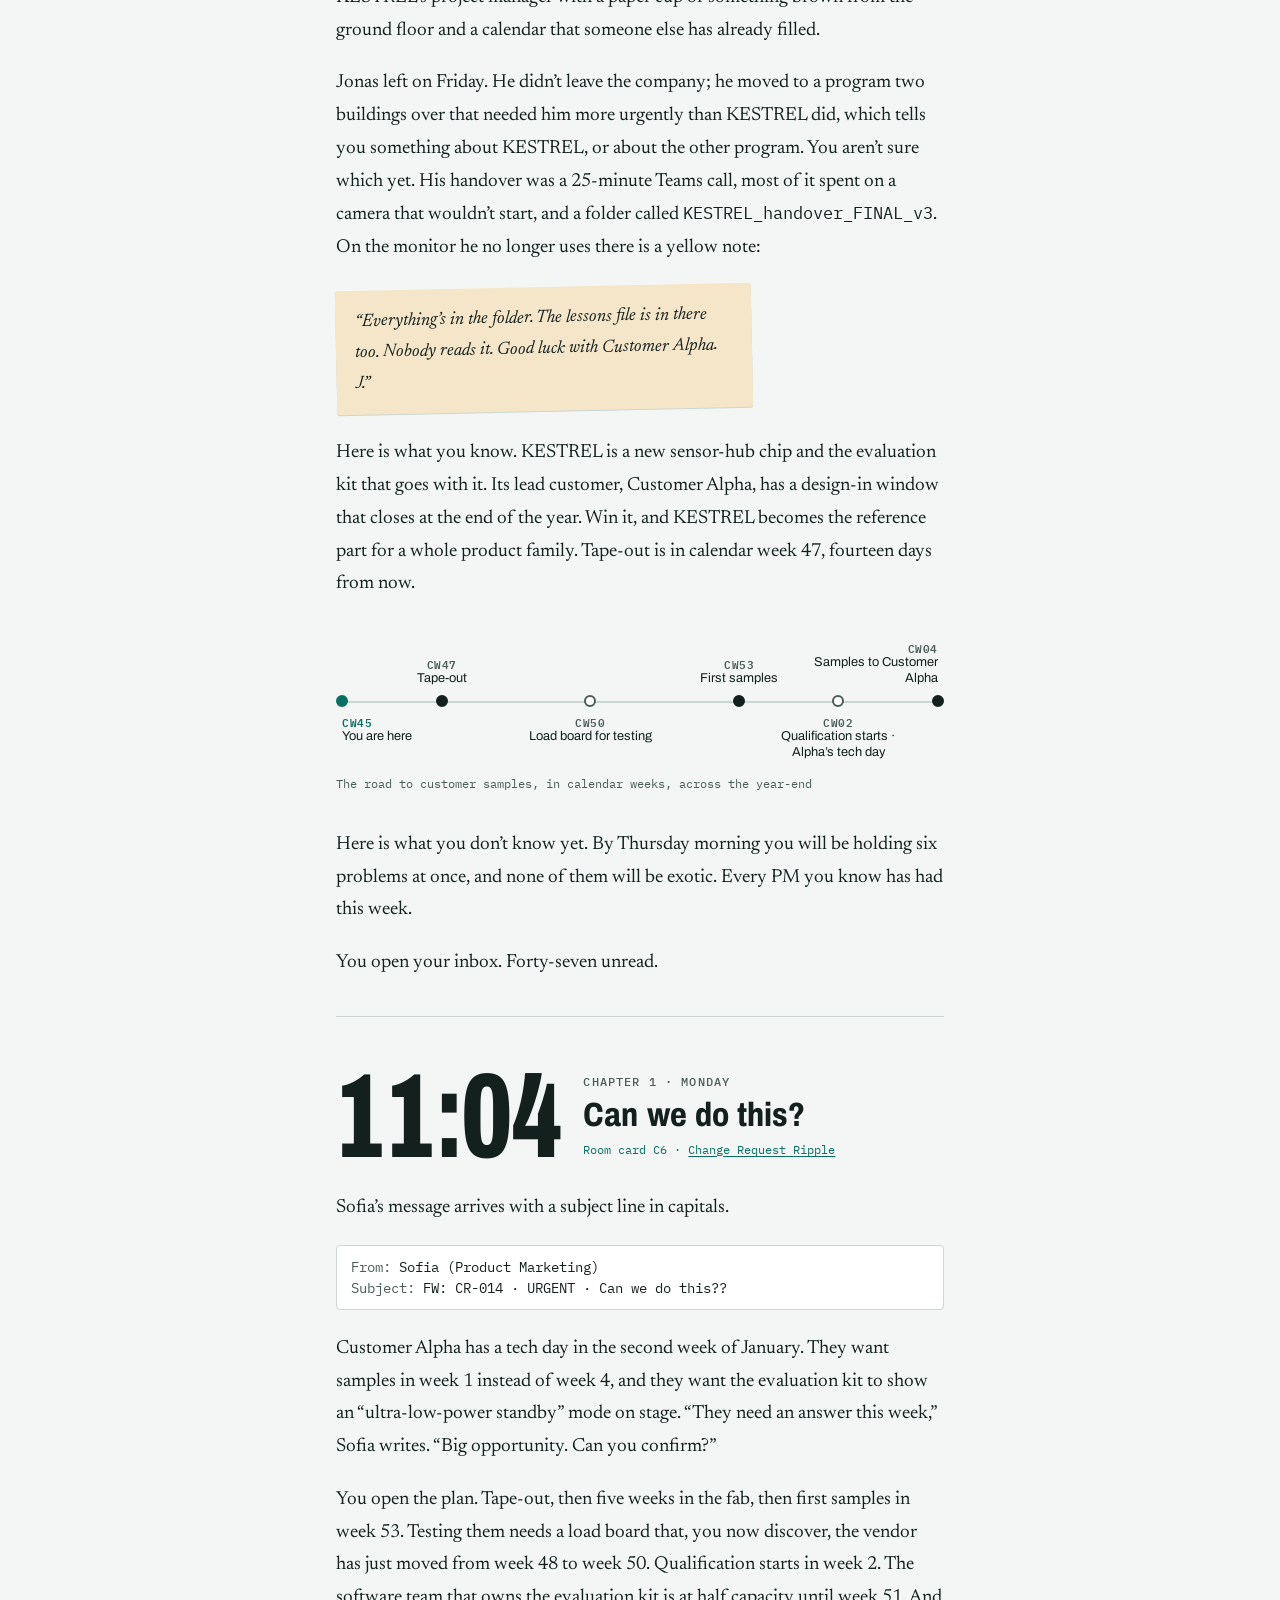
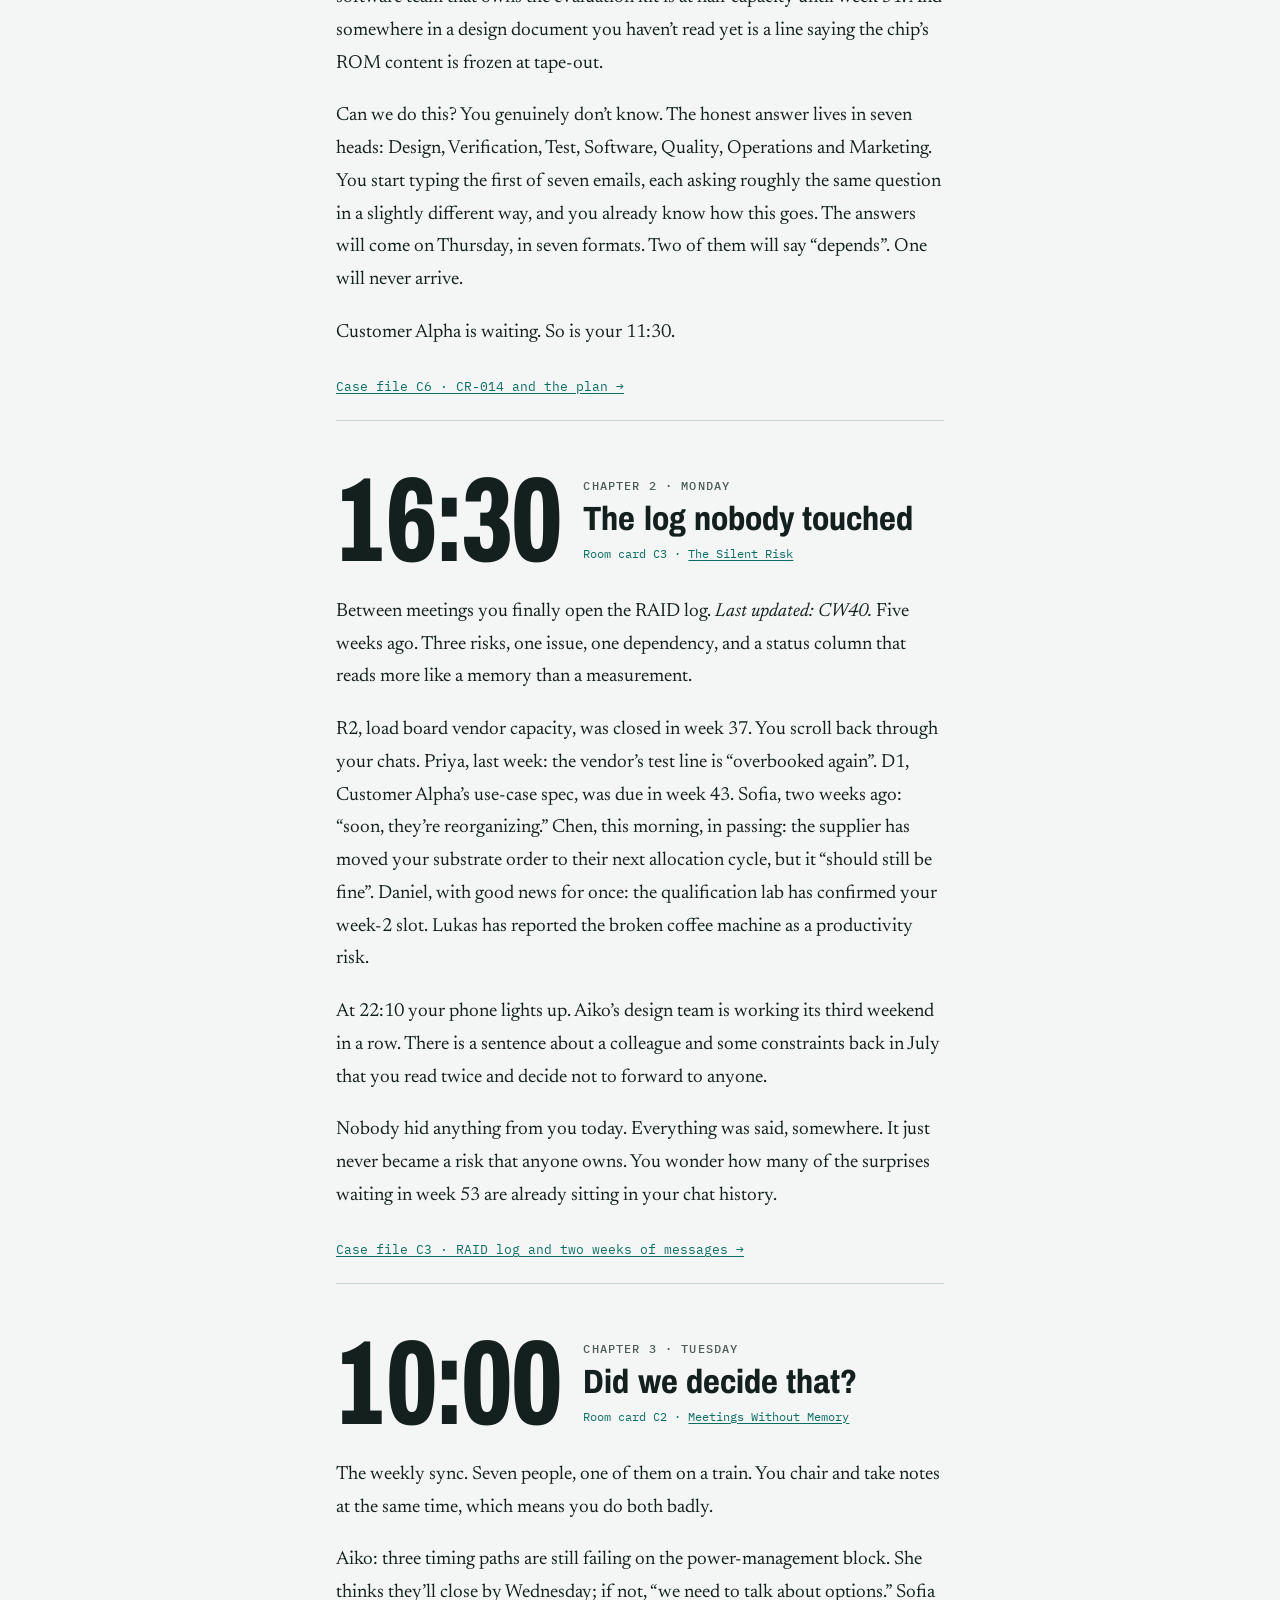
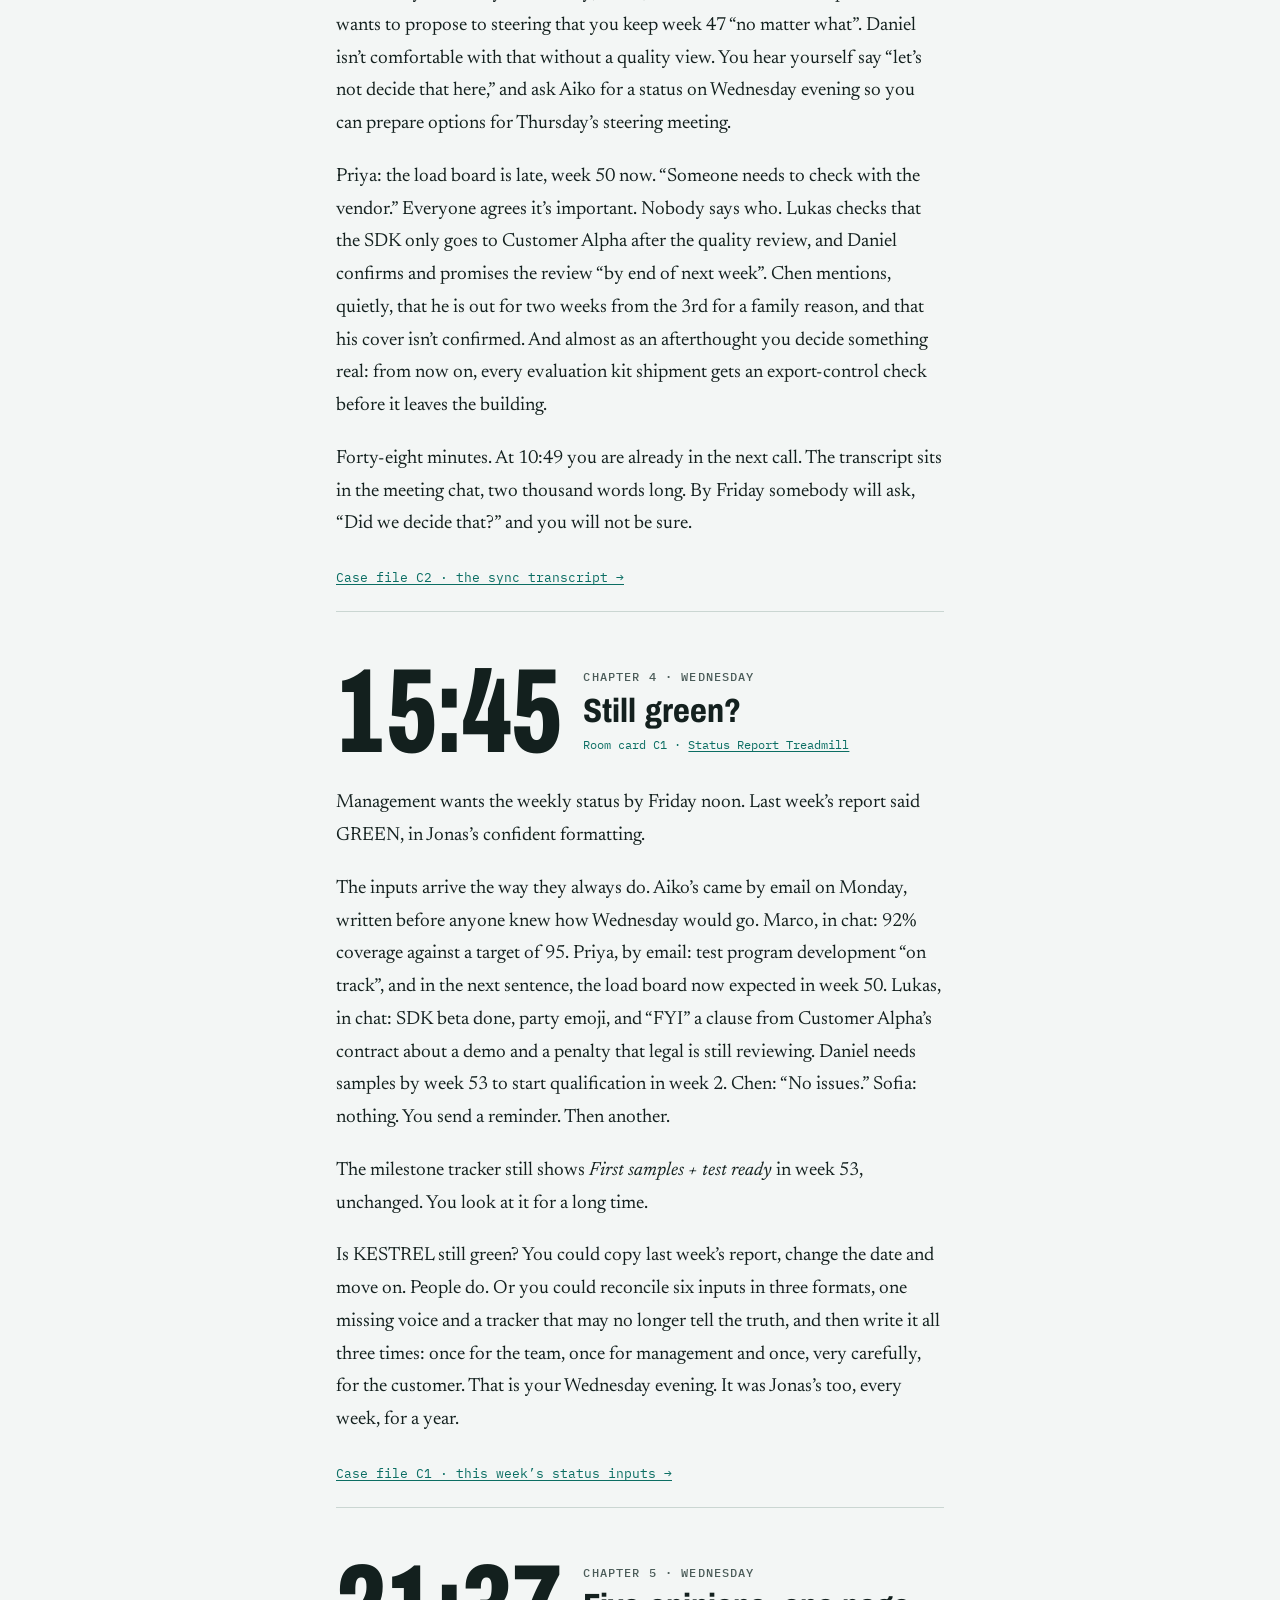
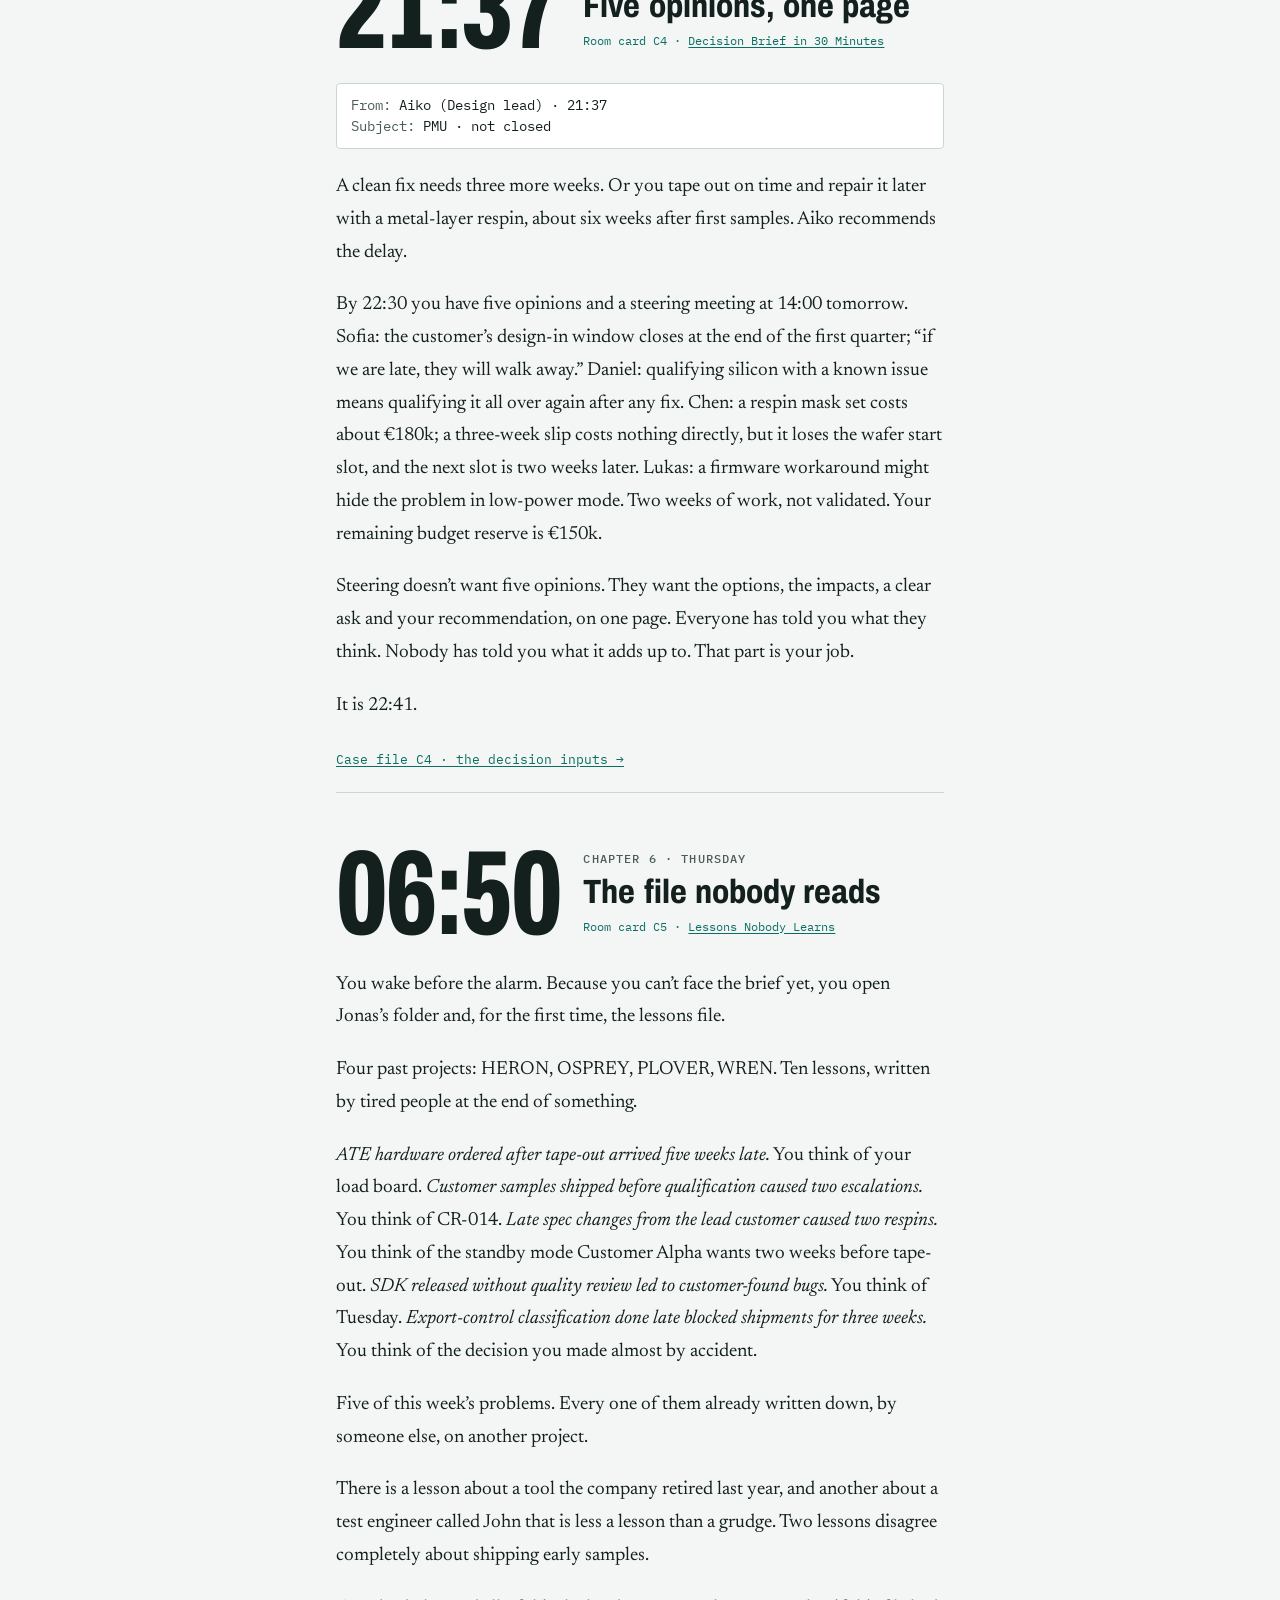
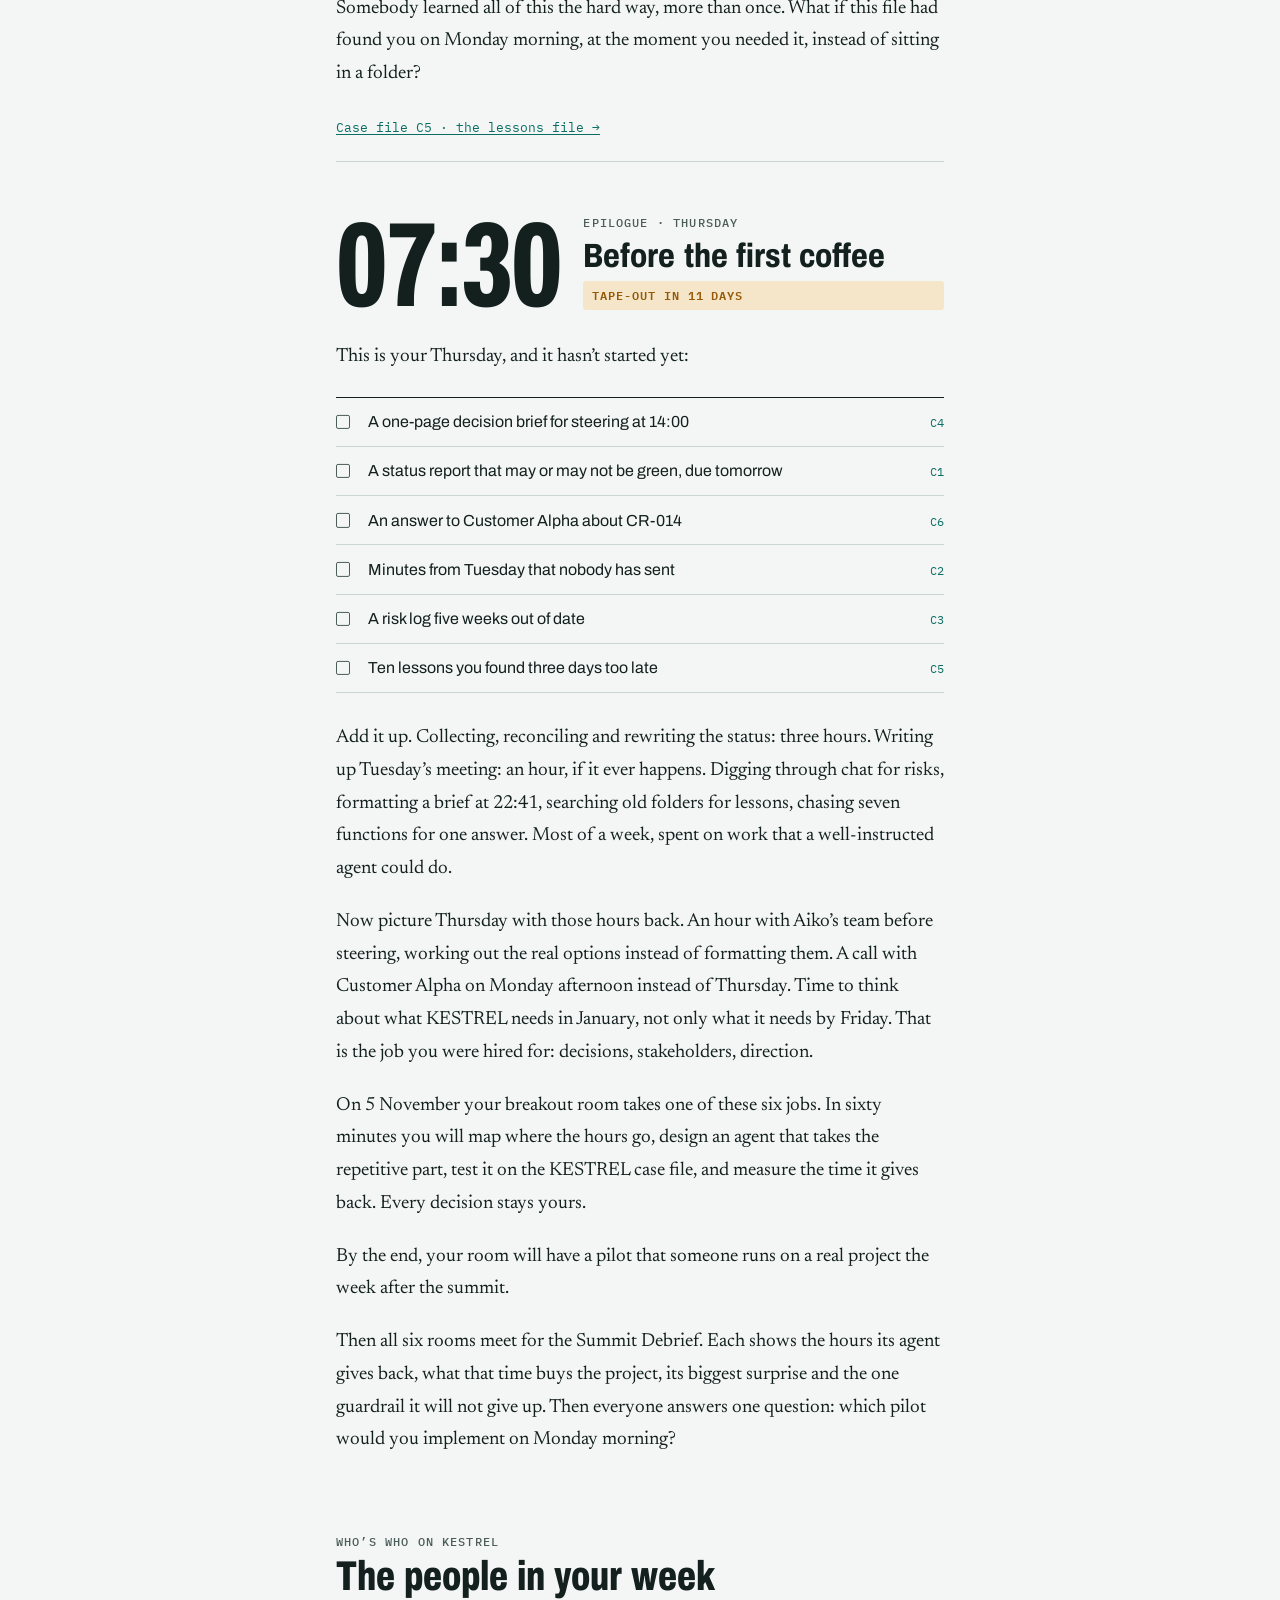
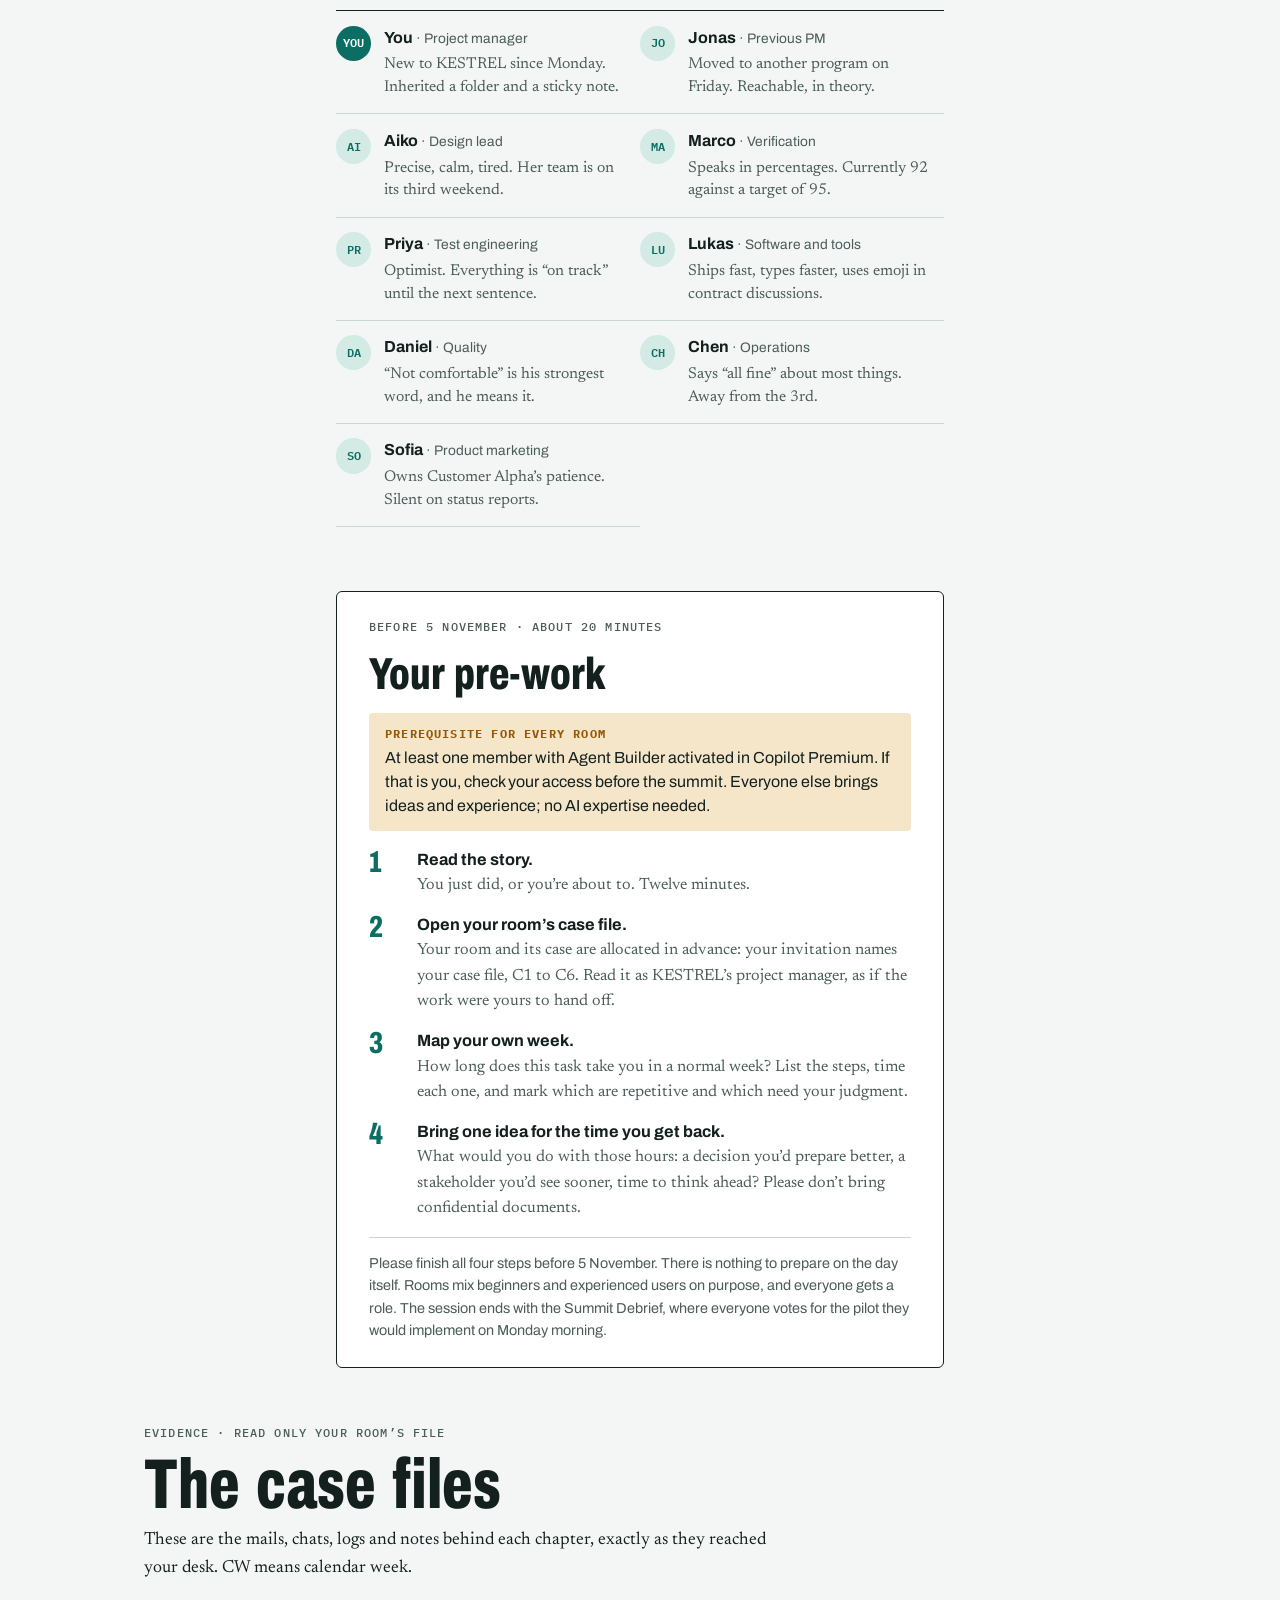
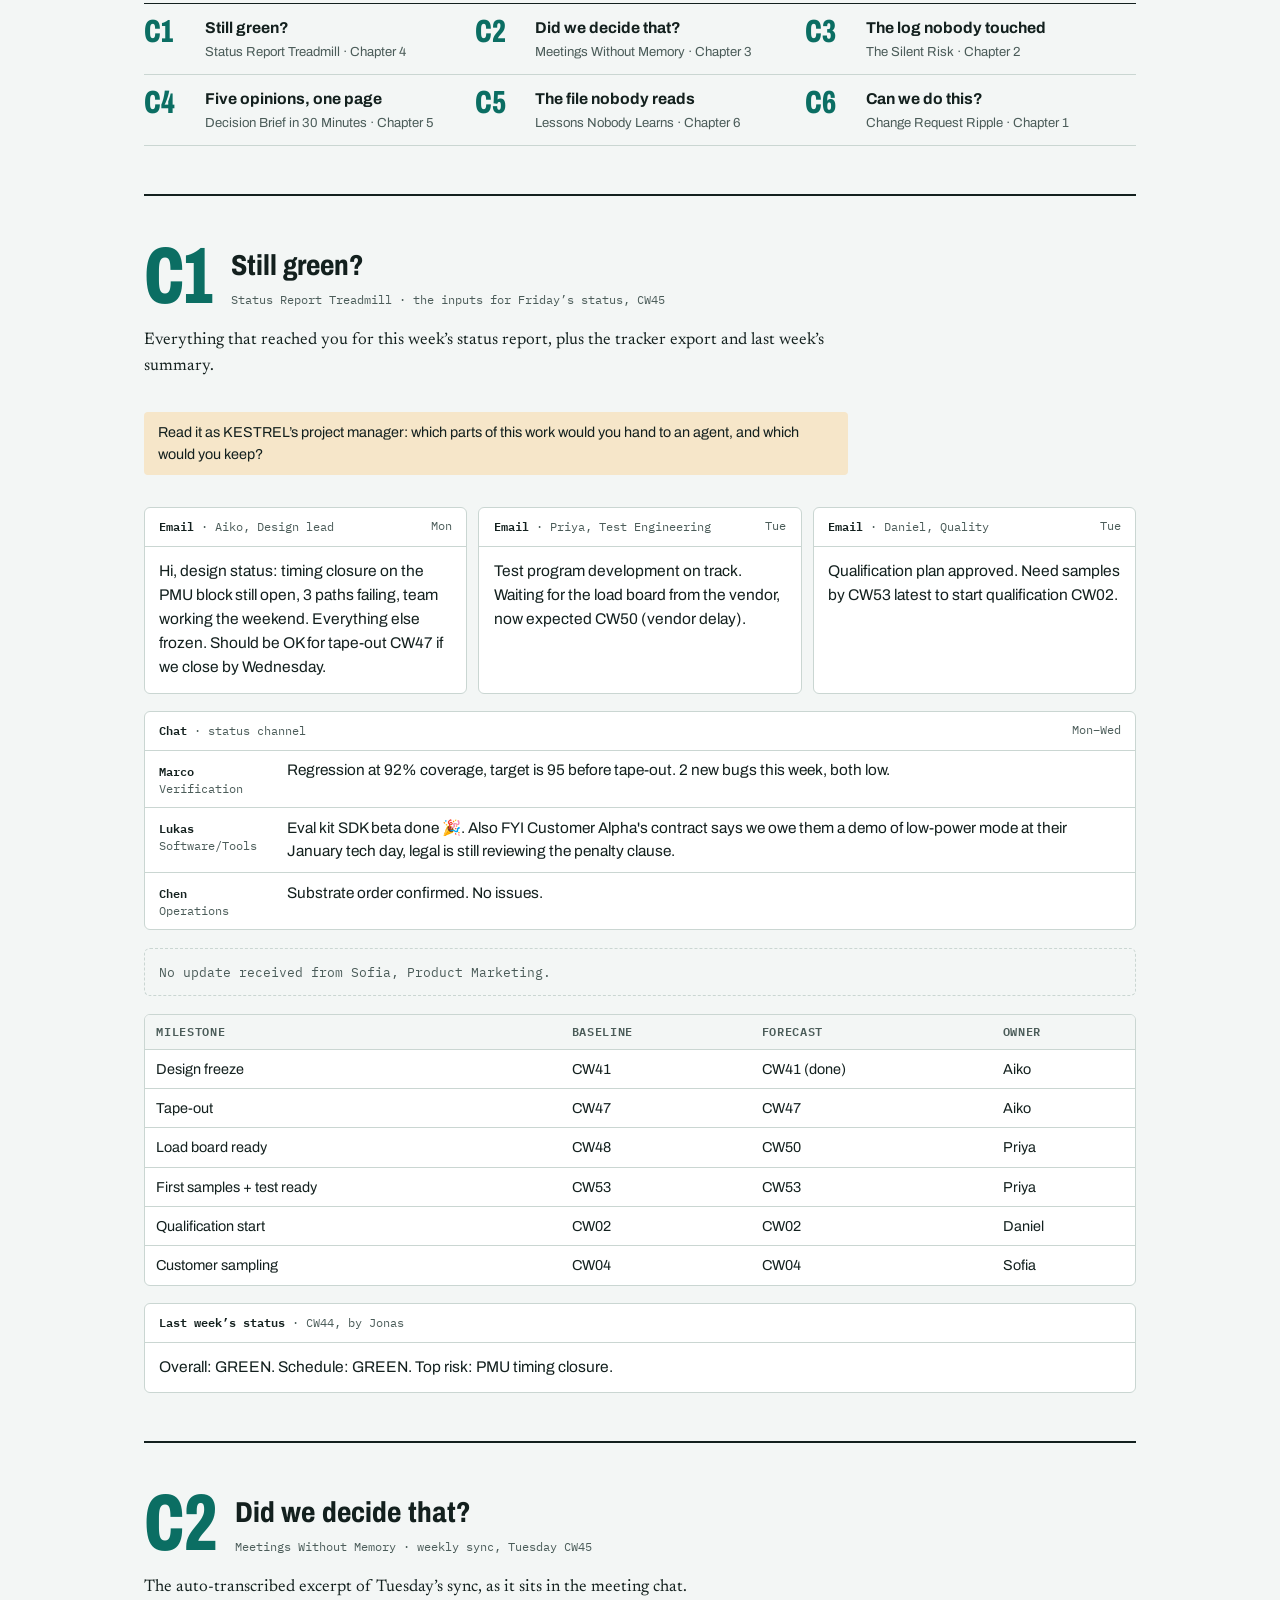
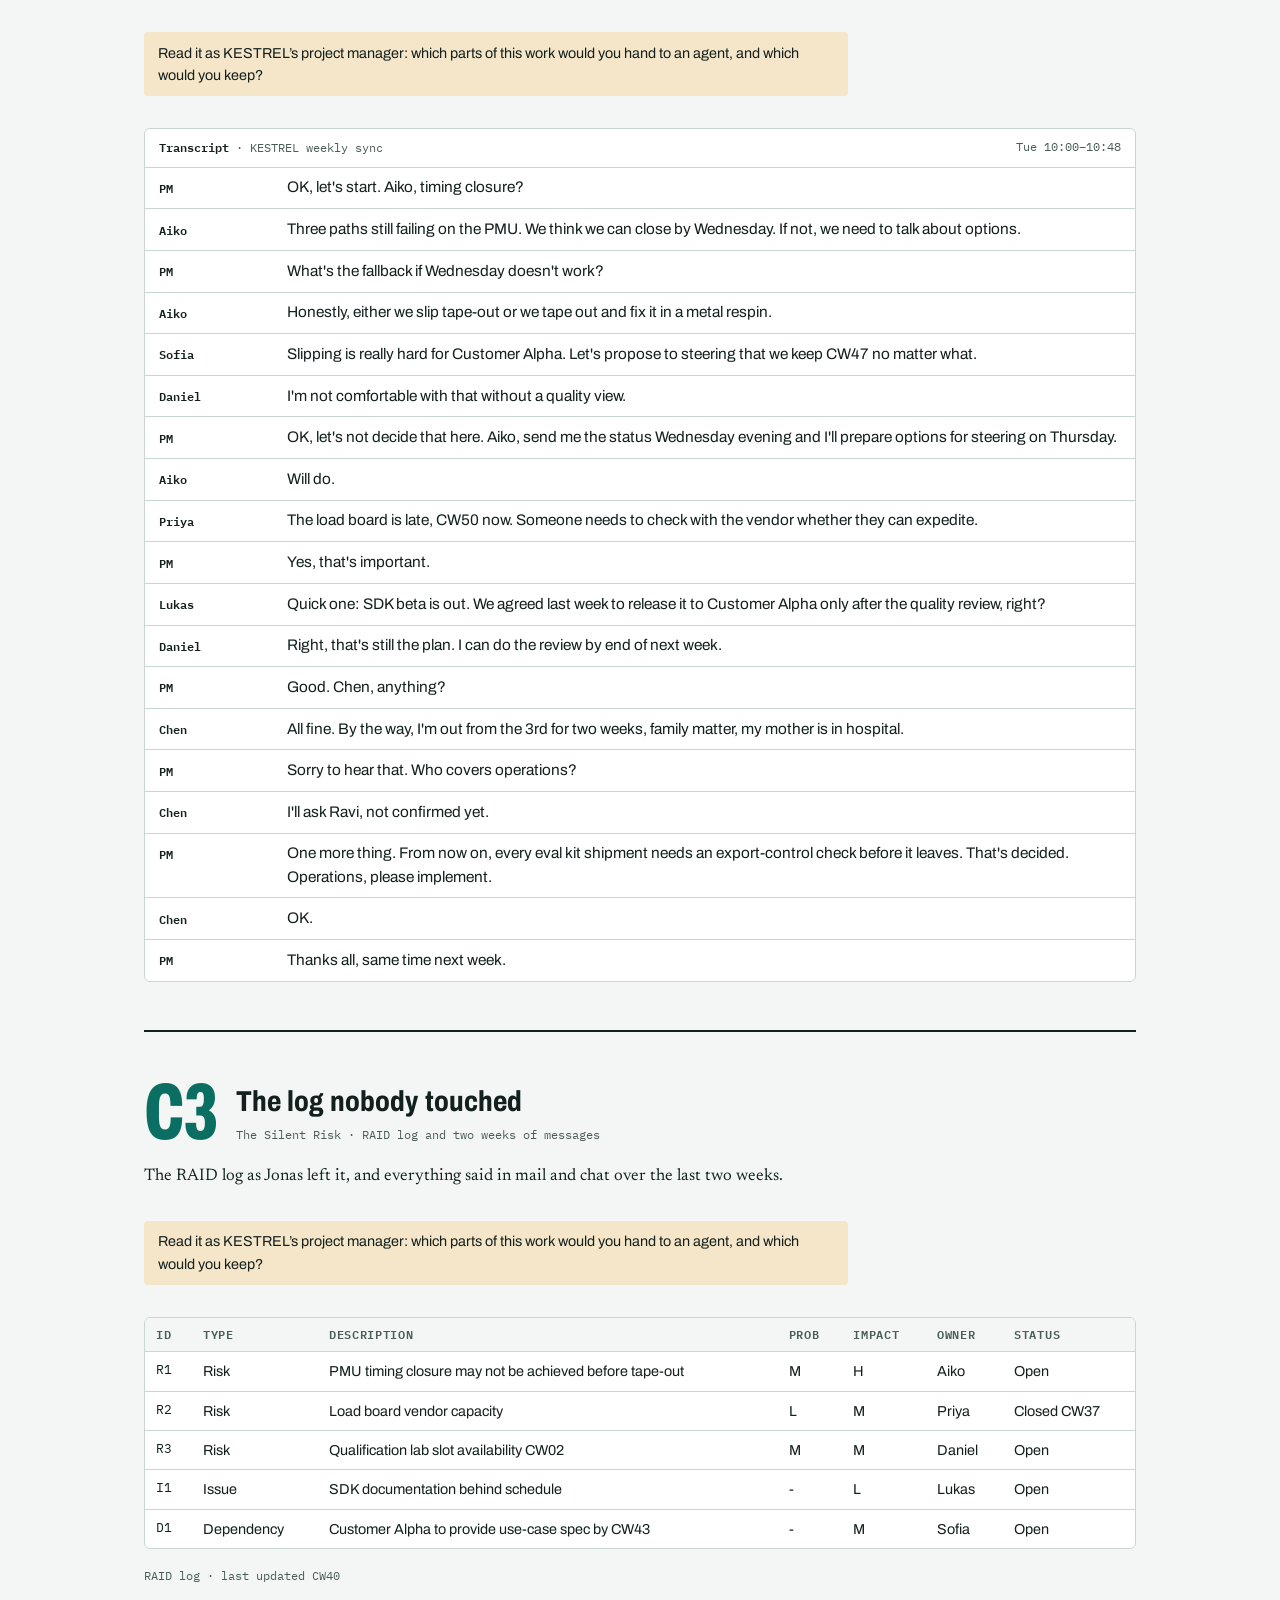
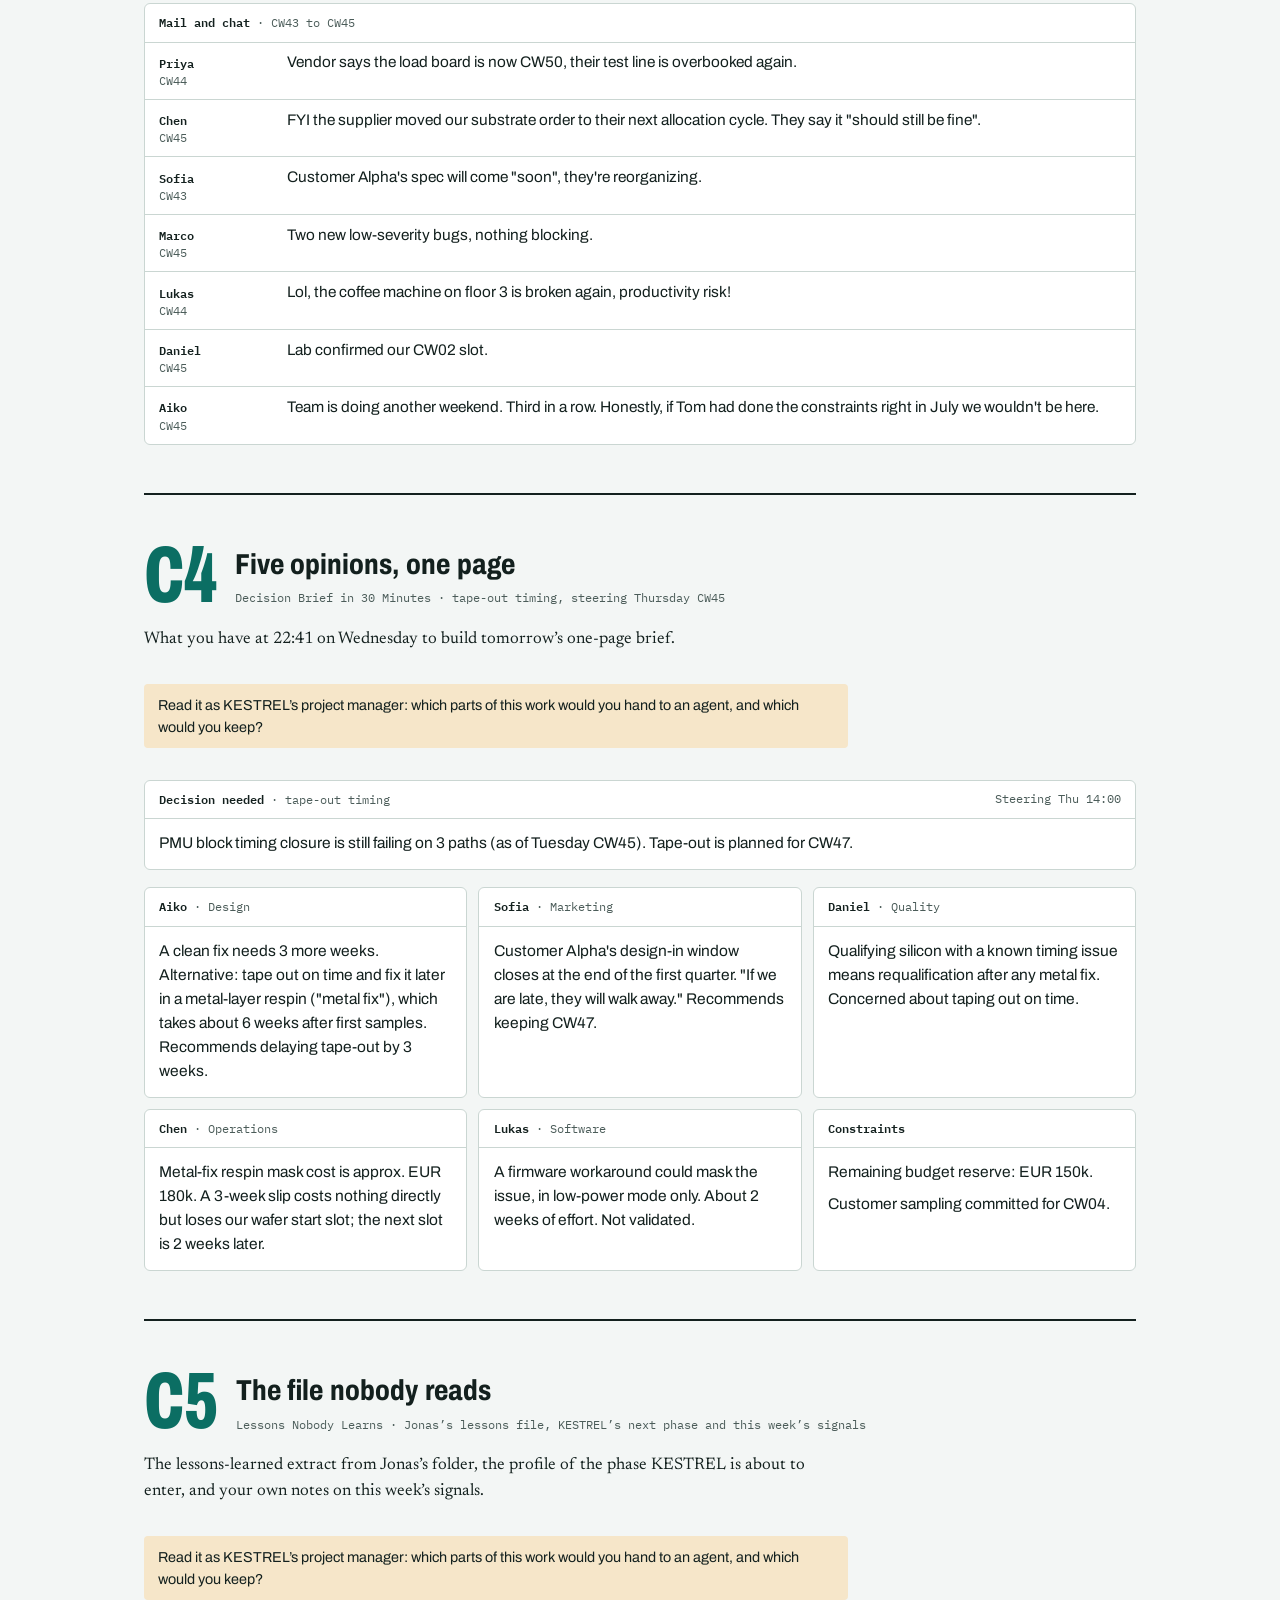
==== commit bc56afcb: "Put all preparation before the summit and allocate rooms upfront The briefing film, kit, challenge c" ====
--- a/ws2/prework.html
+++ b/ws2/prework.html
@@ -250,7 +250,7 @@
   </div>
   <p class="strip-note"><b>Finish this before the summit.</b> Your room and its case are allocated in advance and named in your invitation, so on 5&nbsp;November there is nothing to prepare: you arrive ready and spend the whole hour building.</p>
 
-<figure class="col" style="margin:1.6rem auto 0;display:grid;gap:.5rem"><video controls preload="metadata" playsinline poster="files/WS2_Fourteen_Days_Briefing_poster.jpg" style="width:100%;border-radius:6px;background:#0F1A19;display:block" src="files/WS2_Fourteen_Days_Briefing.mp4"></video><figcaption class="label">Pre-work briefing · 2:41 · captions on screen</figcaption></figure>
+<figure class="col" style="margin:1.6rem auto 0;display:grid;gap:.5rem"><video controls preload="metadata" playsinline poster="files/WS2_Fourteen_Days_Briefing_poster.jpg" style="width:100%;border-radius:6px;background:#0F1A19;display:block" src="files/WS2_Fourteen_Days_Briefing.mp4"></video><figcaption class="label">Pre-work briefing · 3:41 · captions on screen</figcaption></figure>
   <article class="story col" id="story">
 
     <!-- PROLOGUE -->
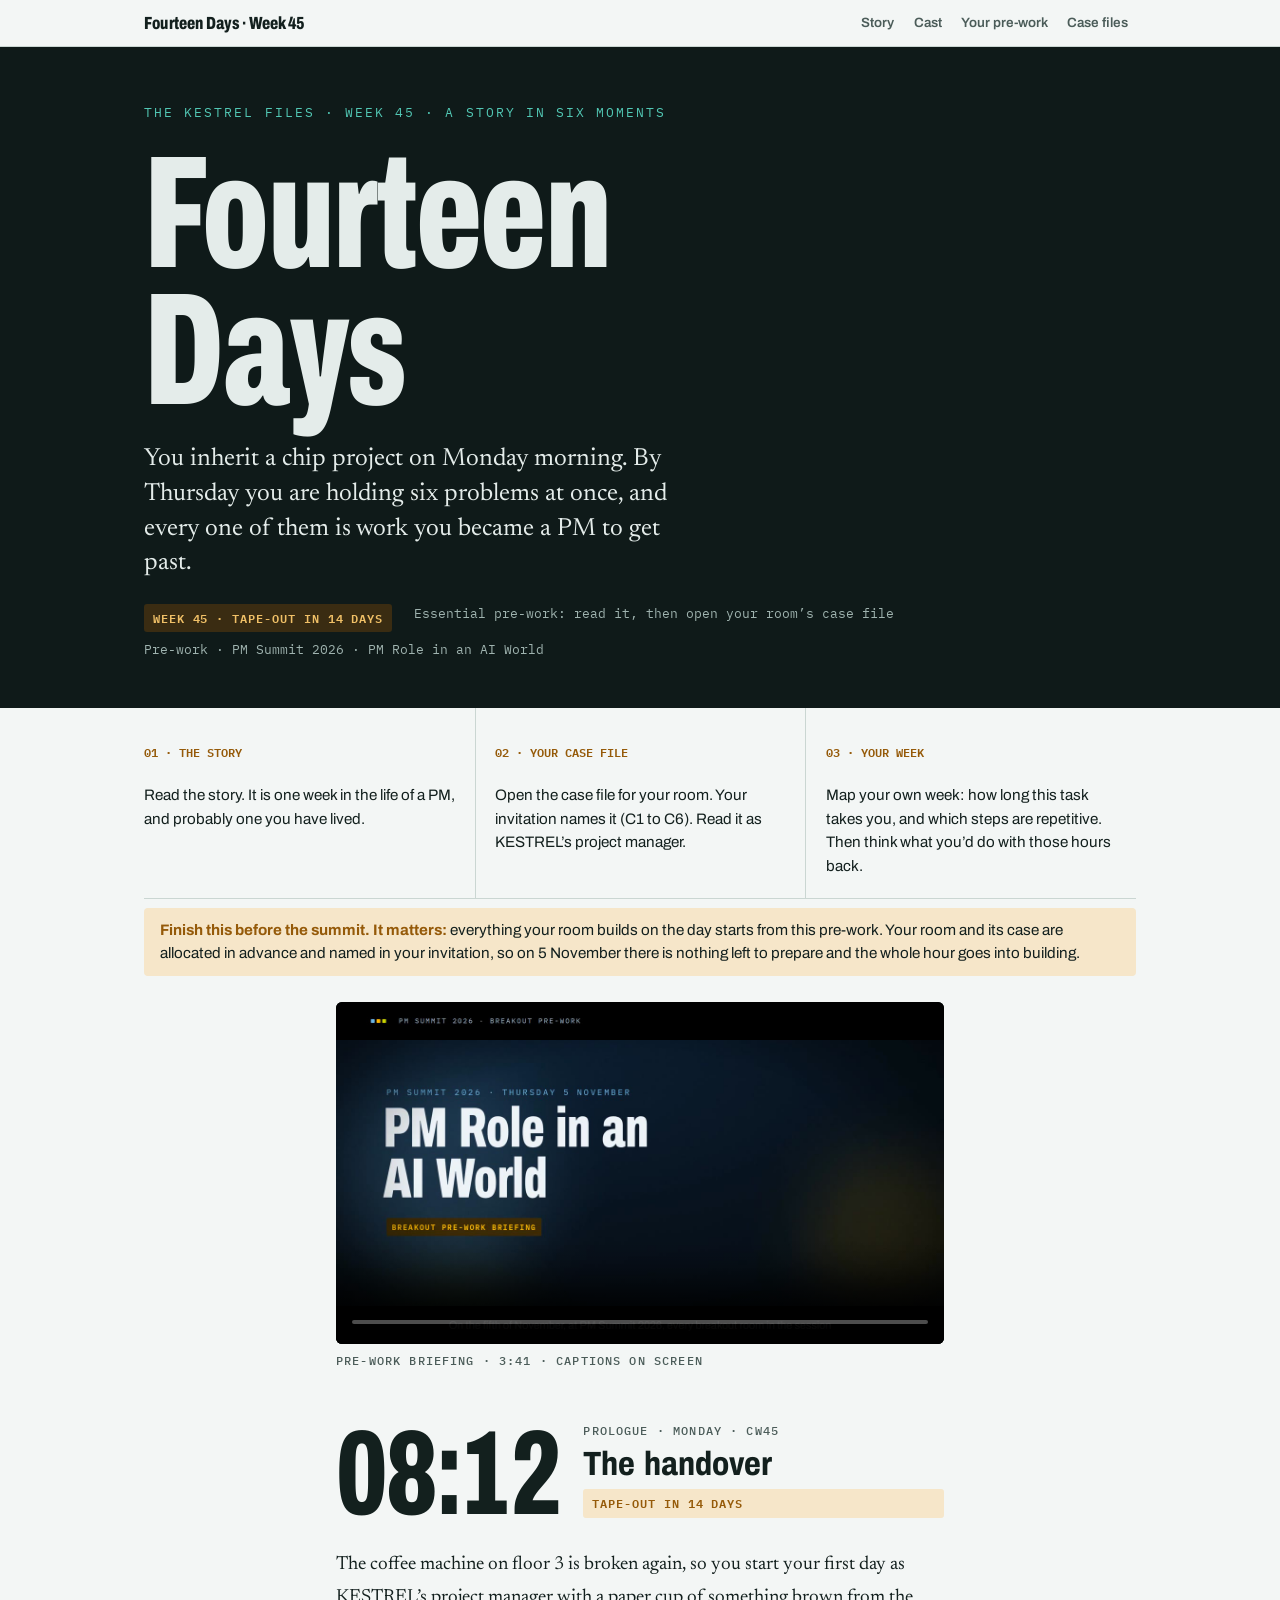
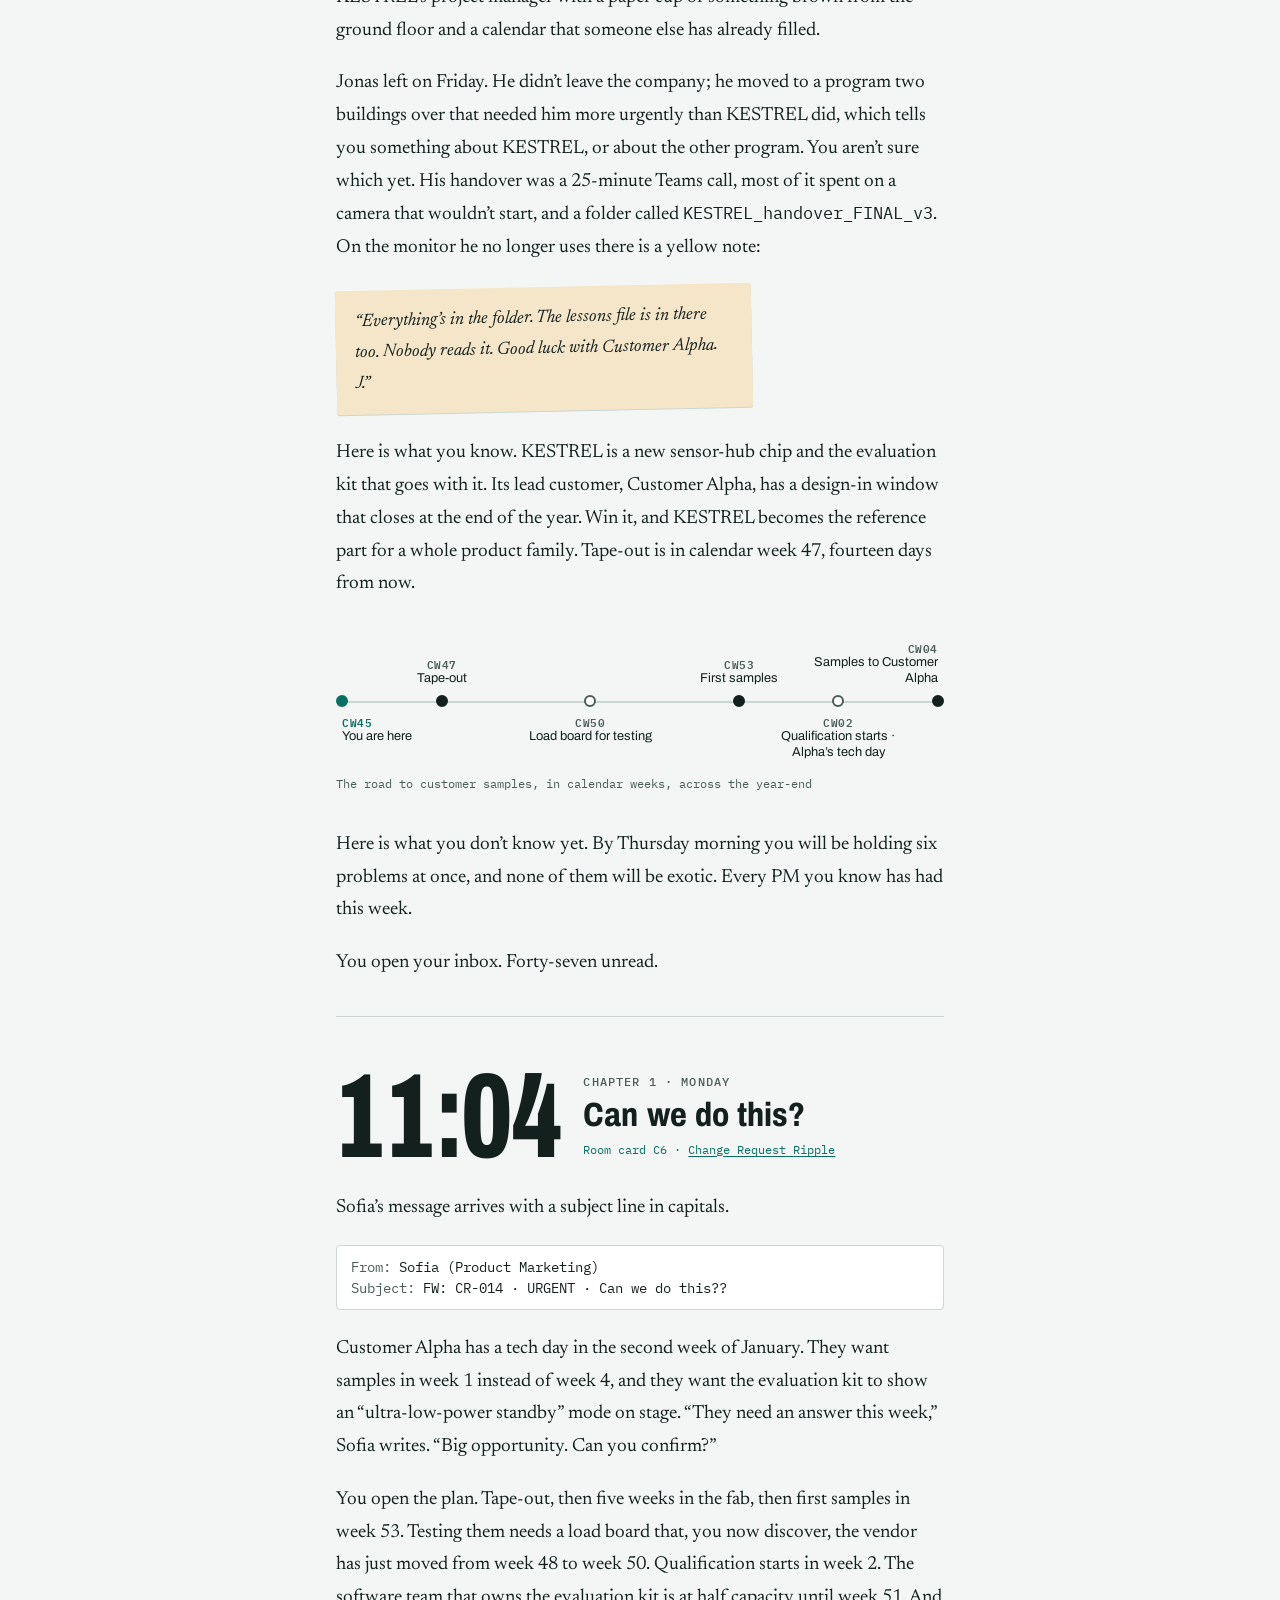
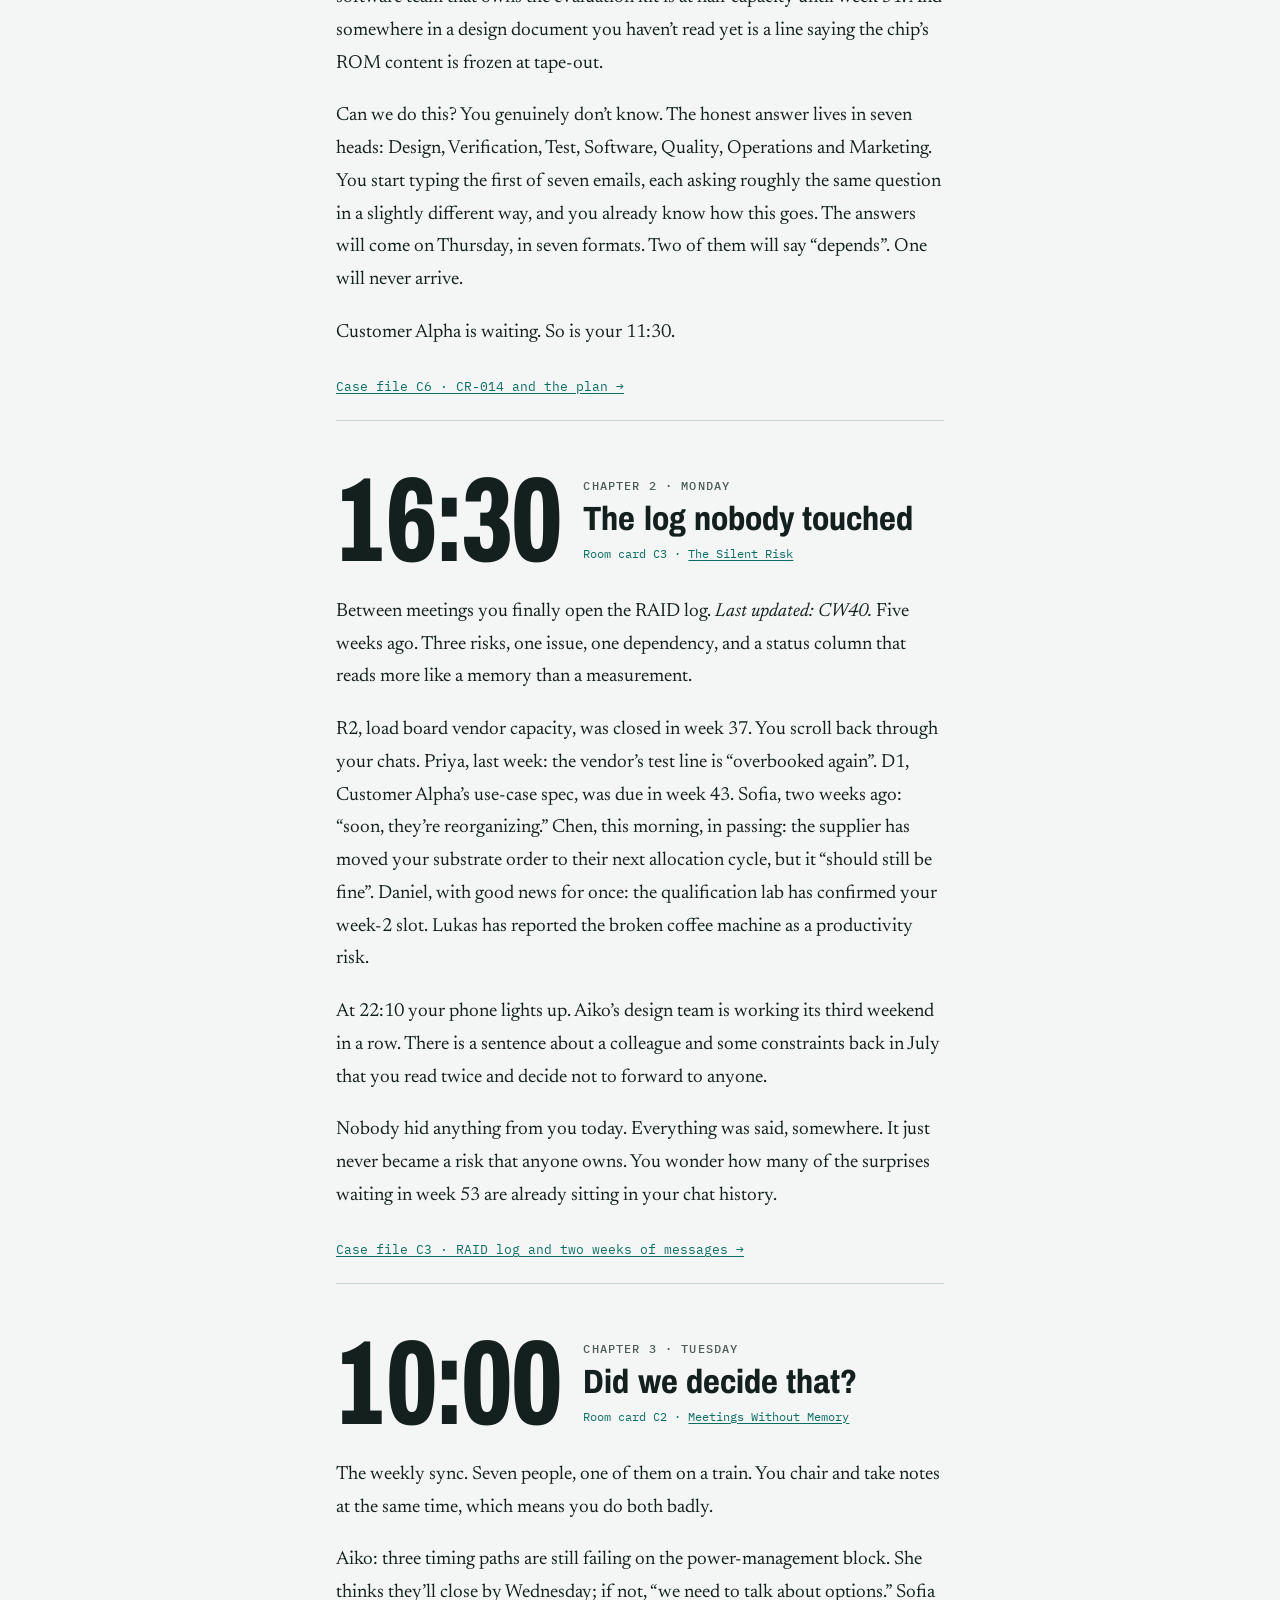
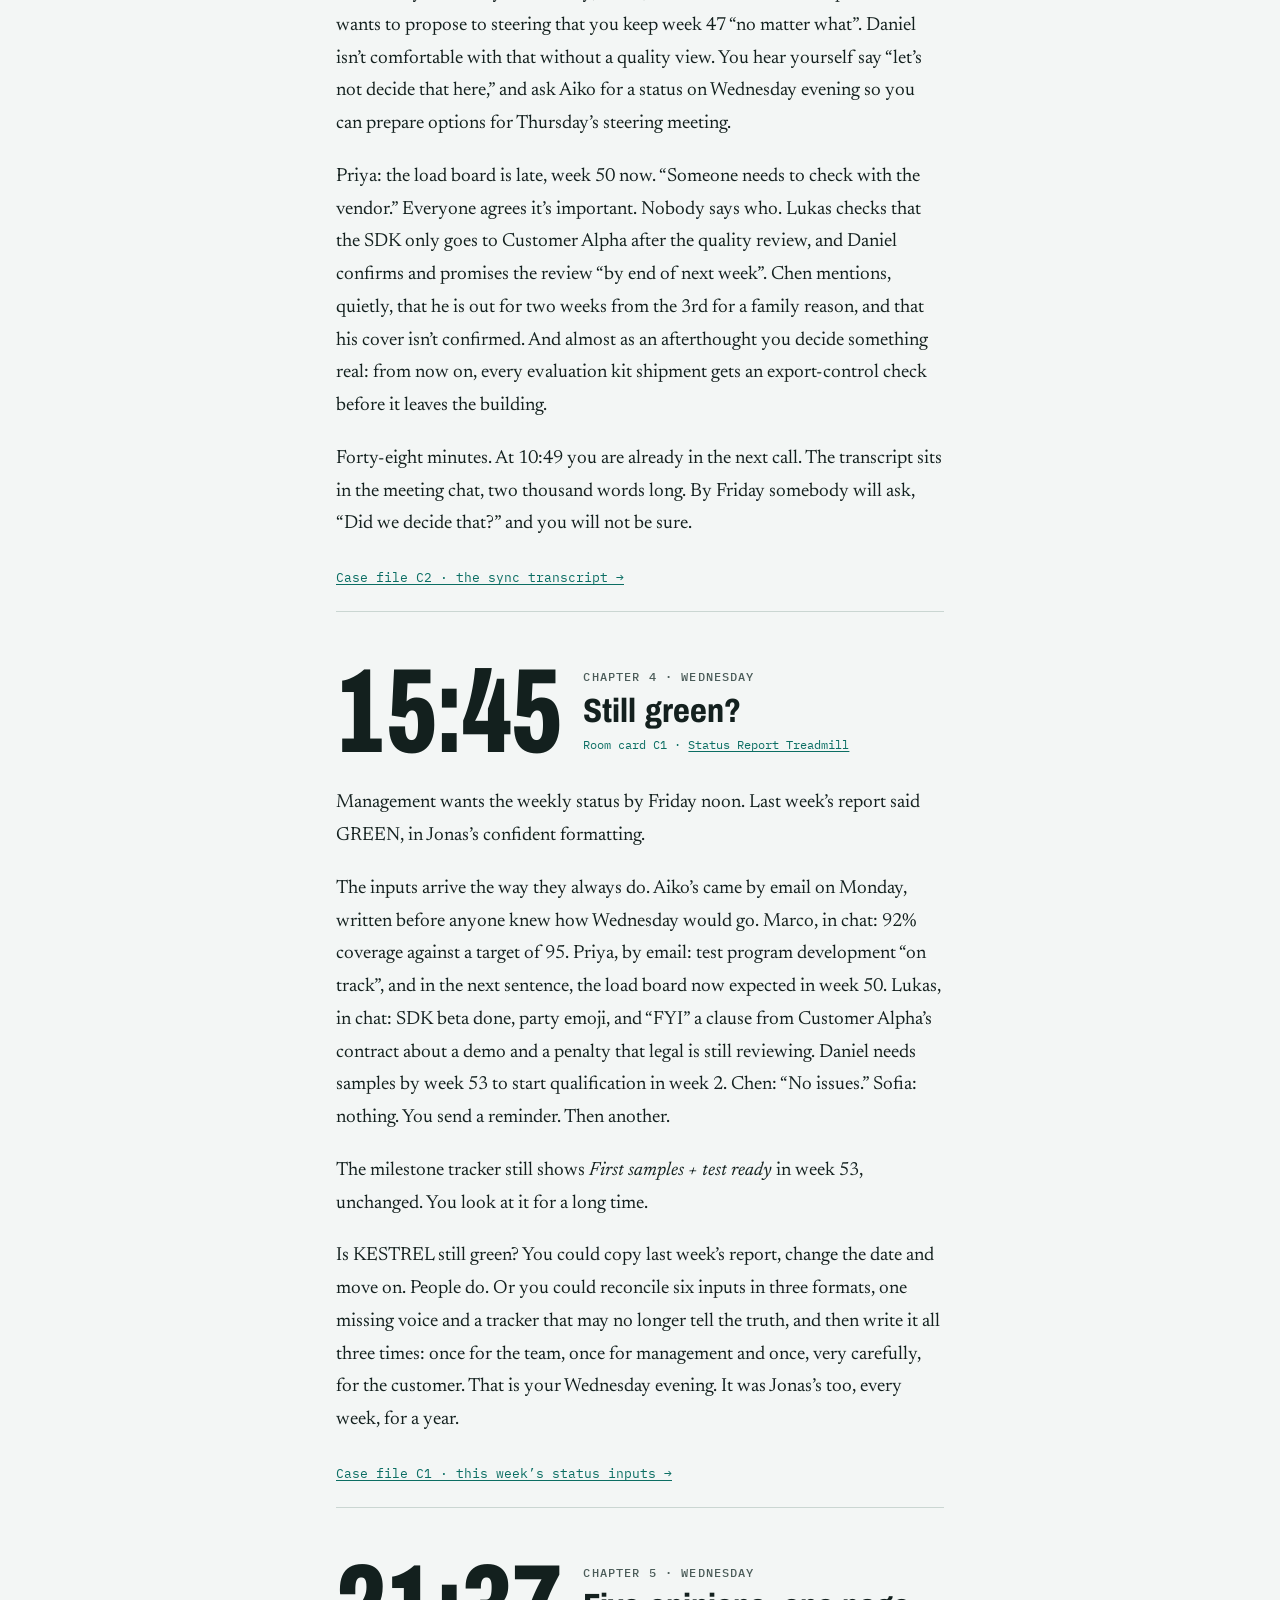
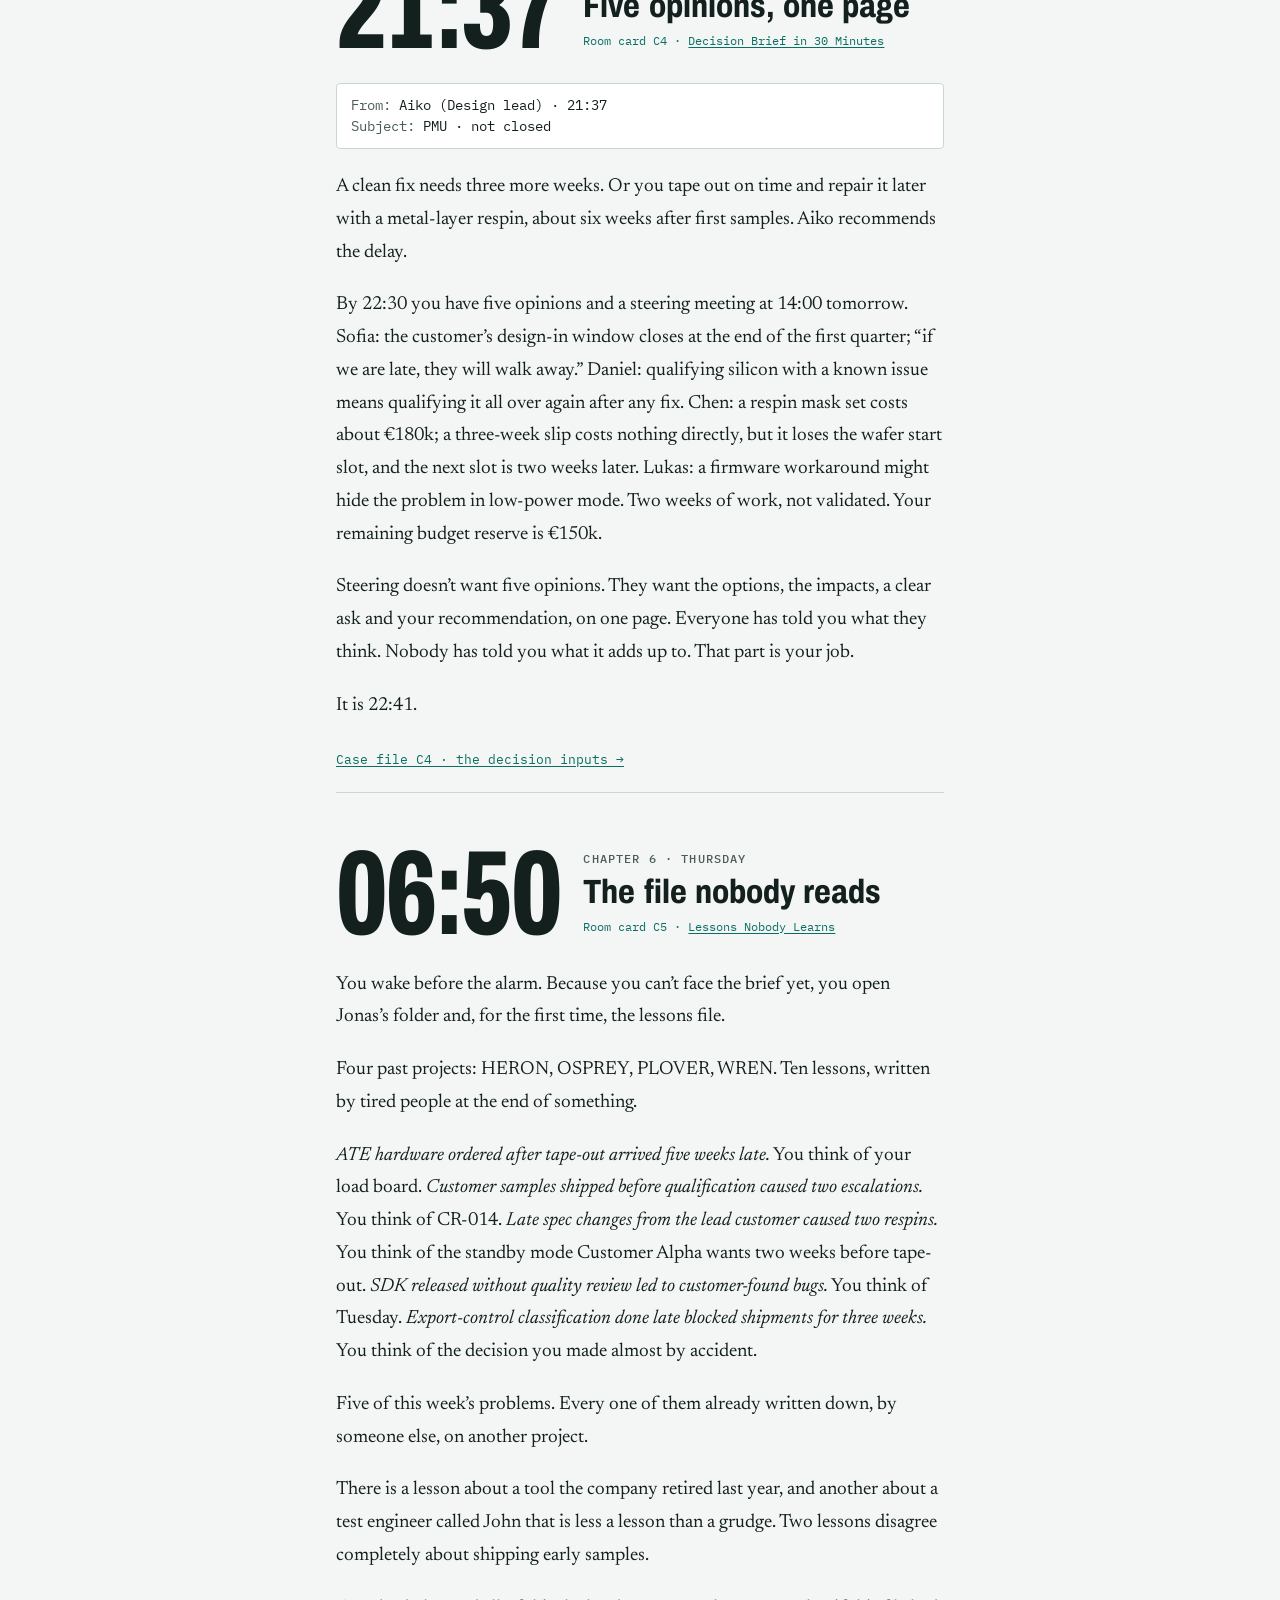
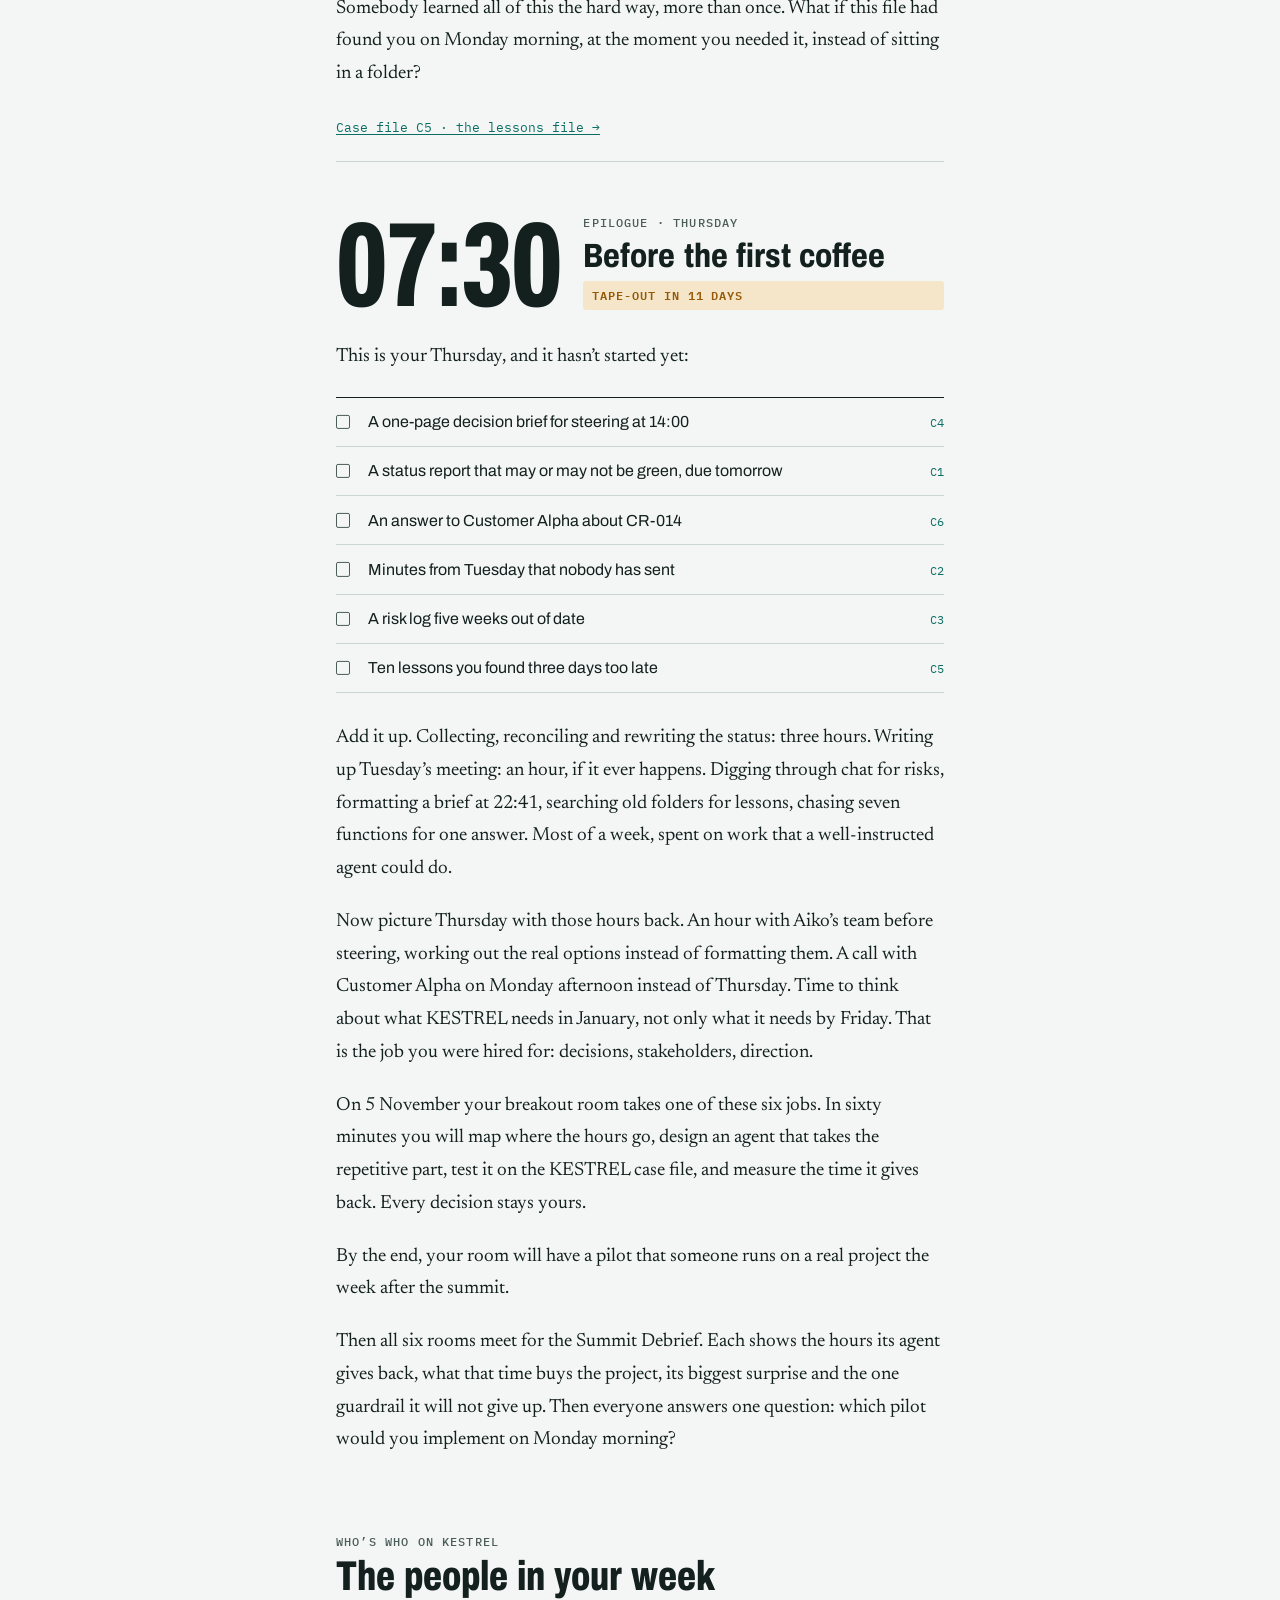
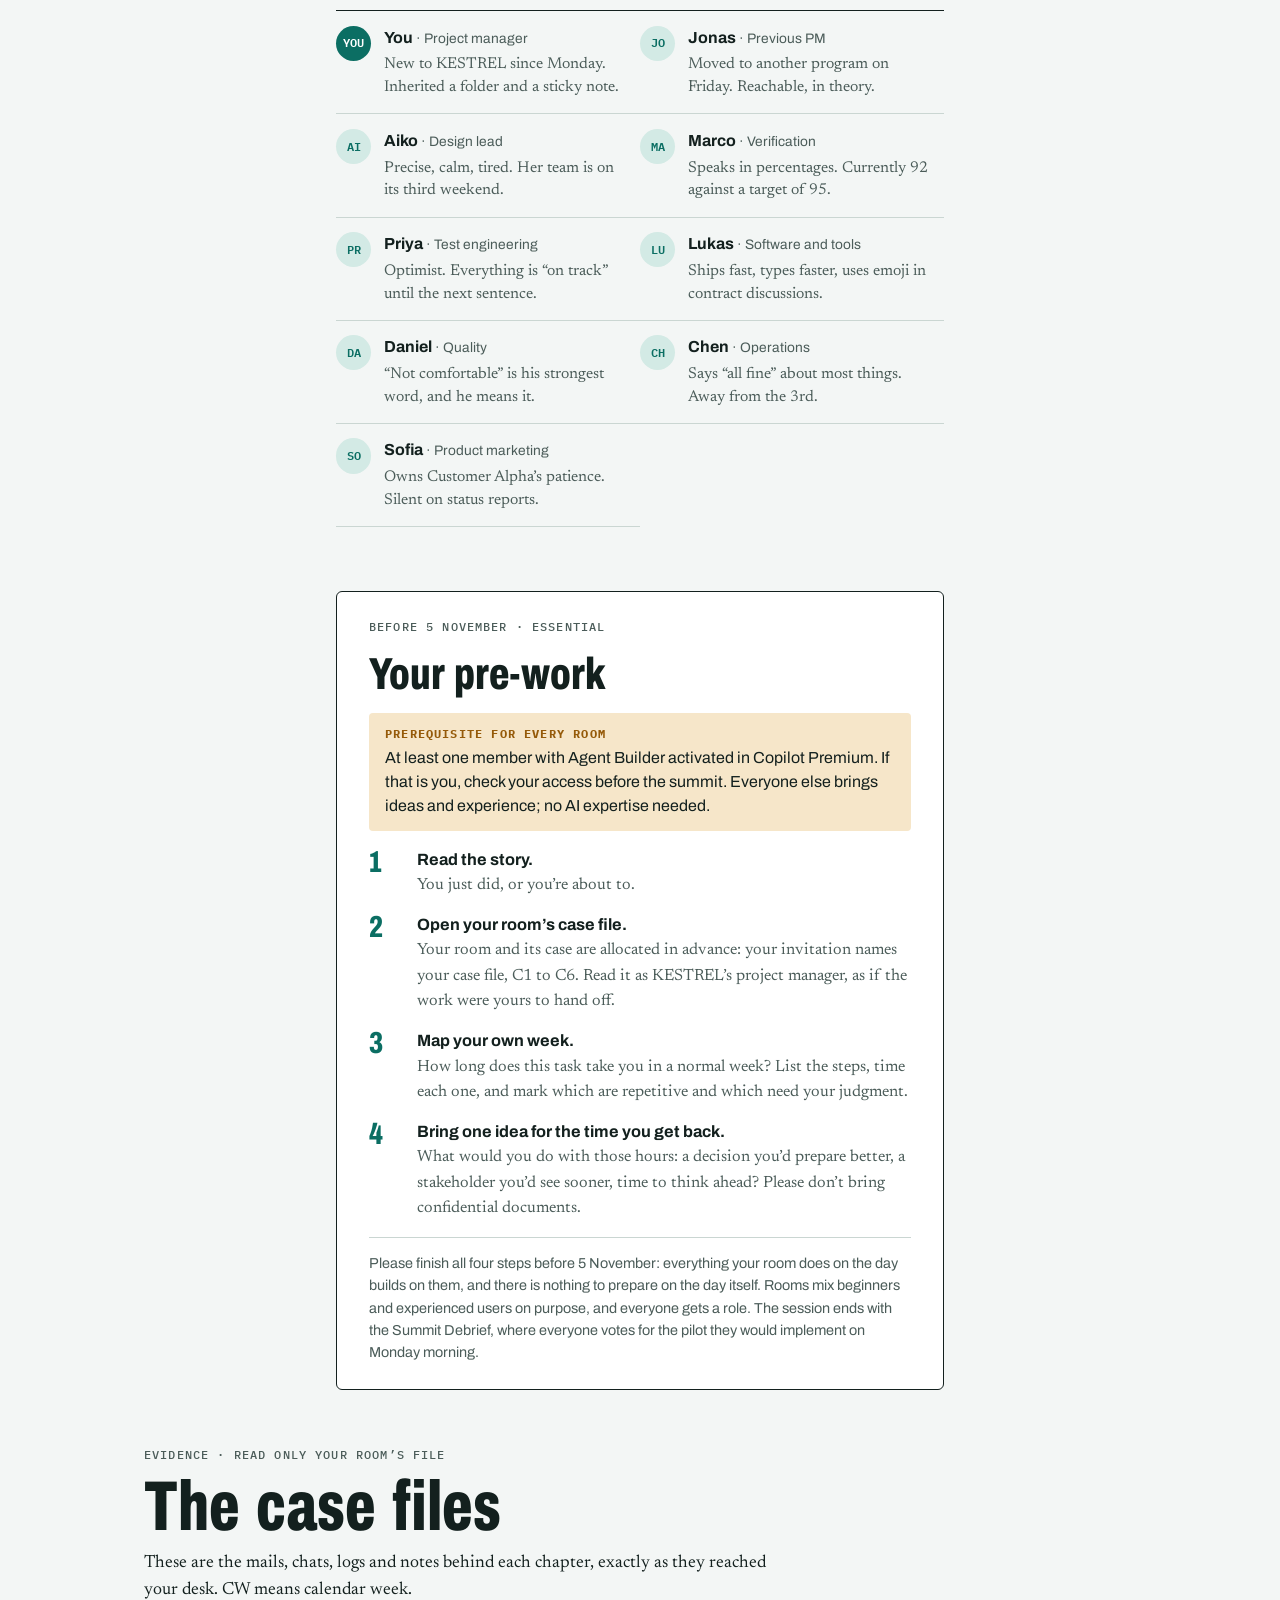
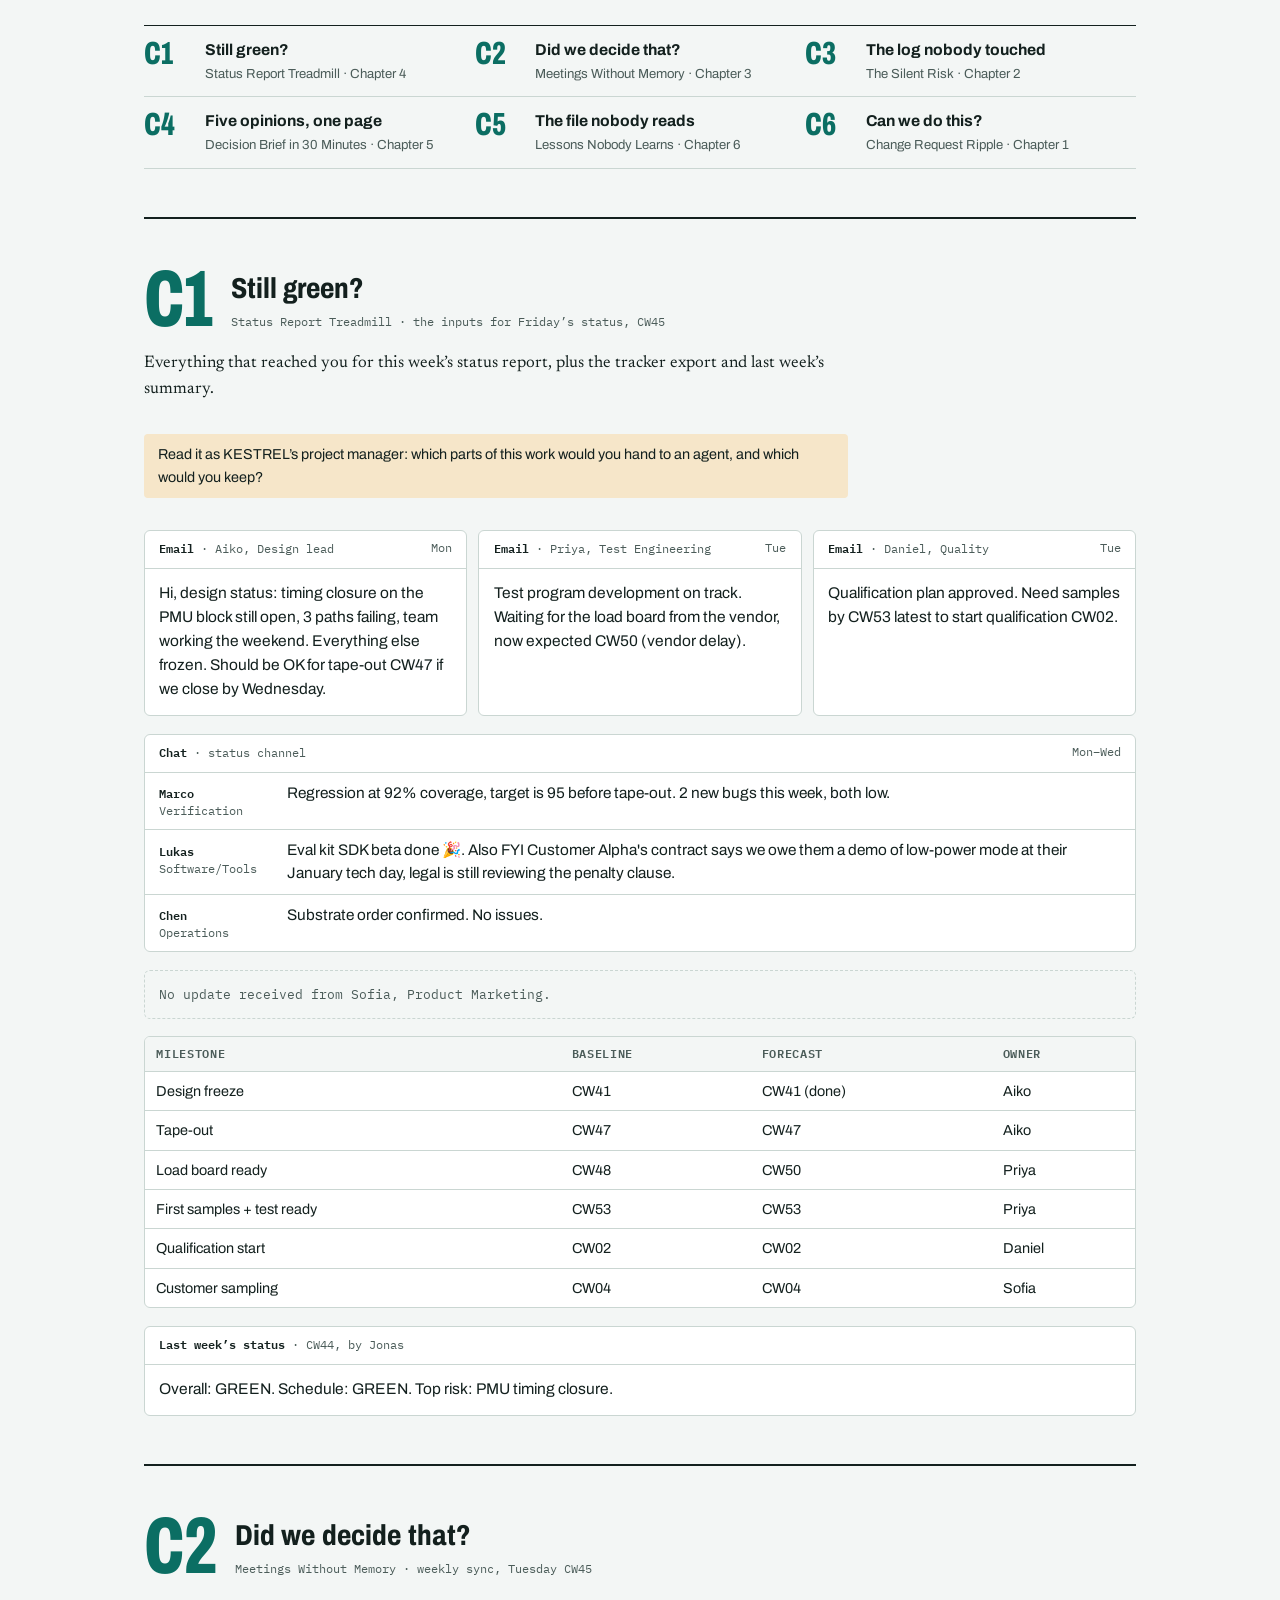
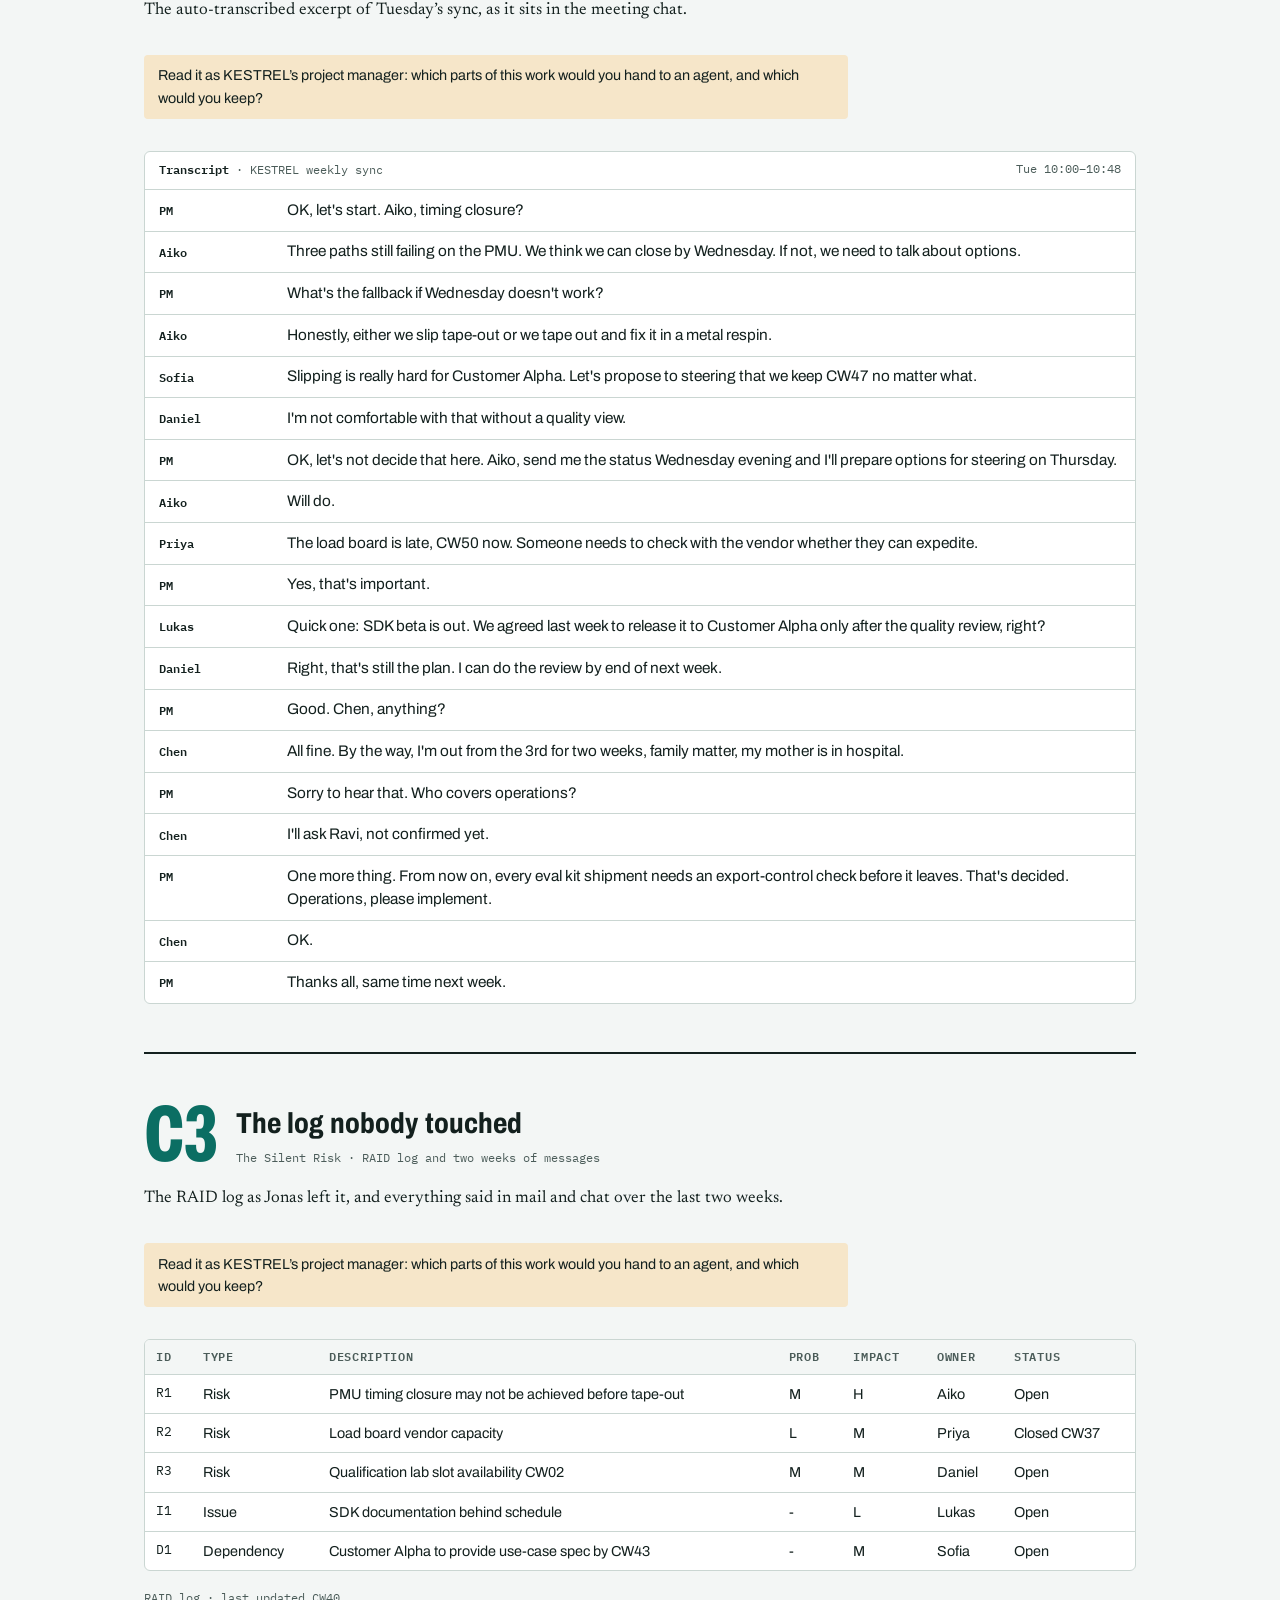
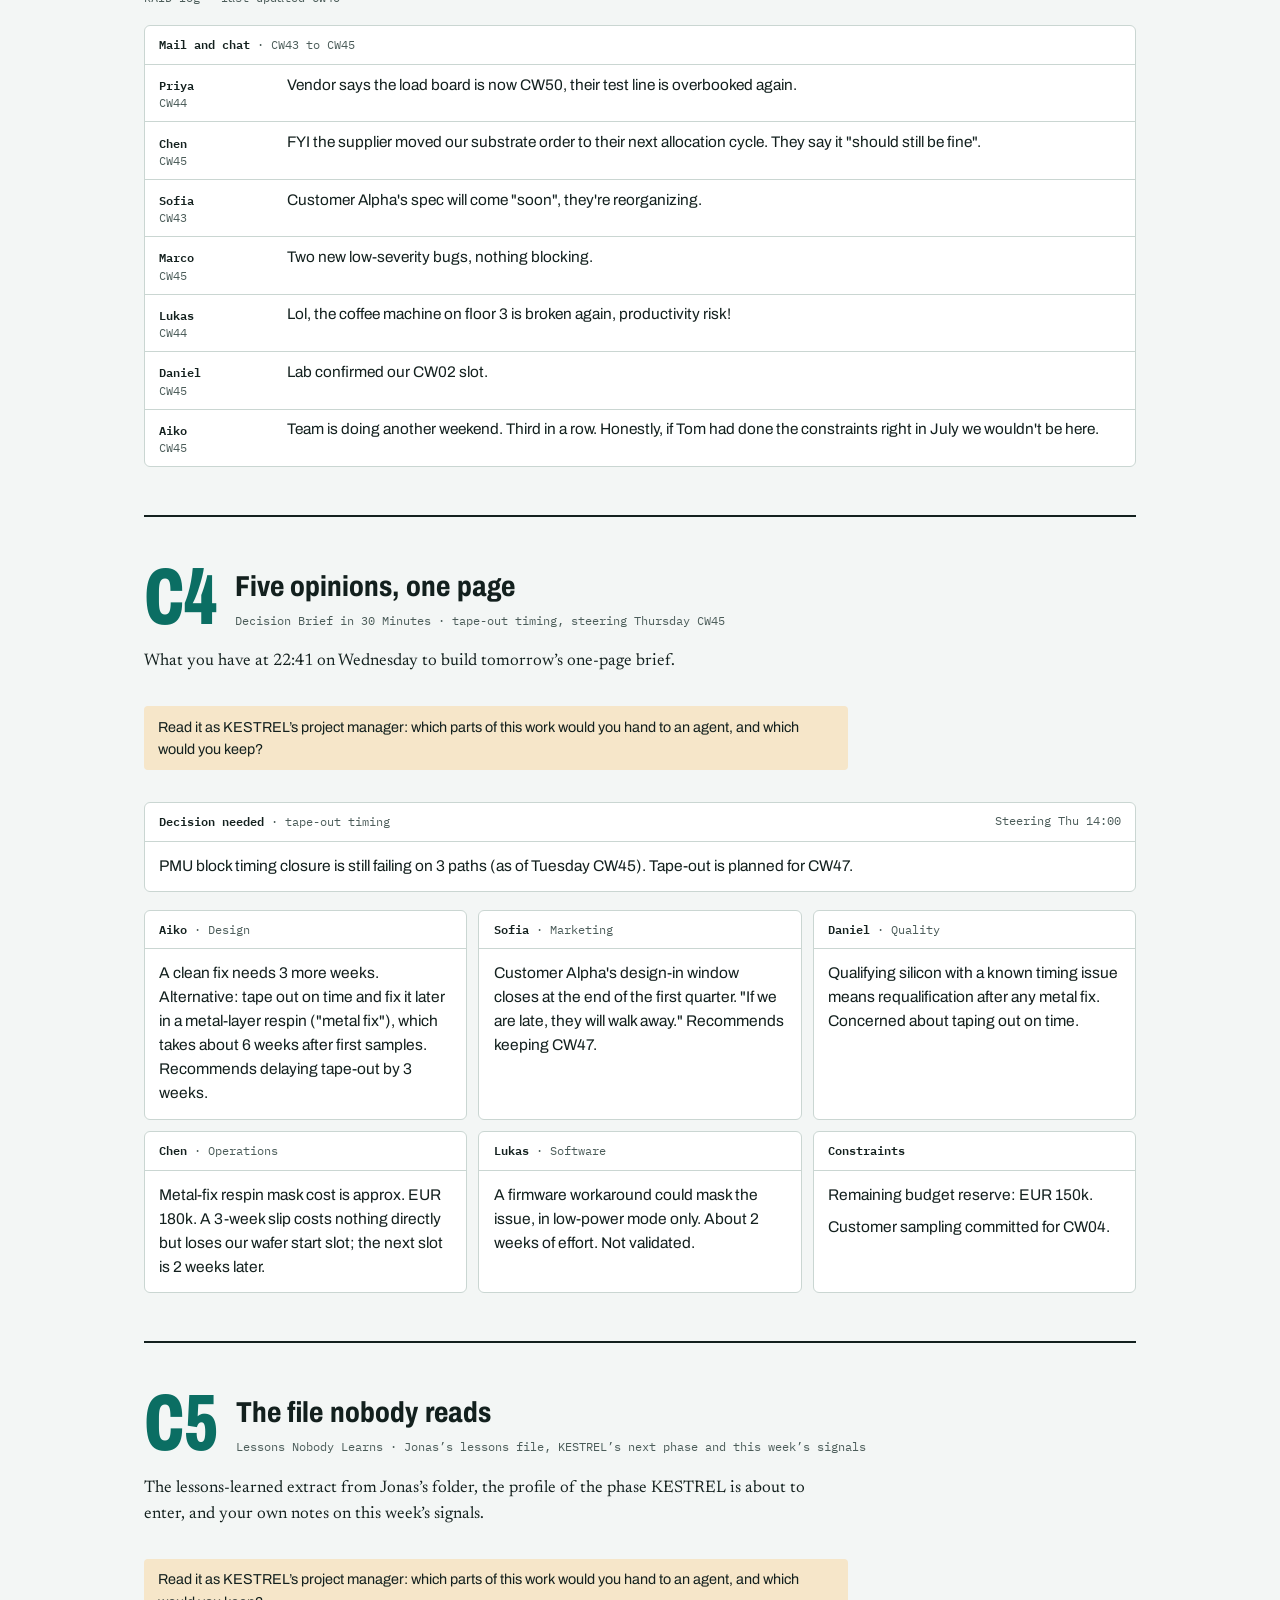
==== commit bc588549: "Drop pre-work time estimates from the story and stress that it matters Co-Authored-By: Claude Opus 5" ====
--- a/ws2/prework.html
+++ b/ws2/prework.html
@@ -237,18 +237,18 @@
     <div class="kicker">The KESTREL files · Week 45 · a story in six moments</div>
     <h1>Fourteen<br>Days</h1>
     <p class="dek">You inherit a chip project on Monday morning. By Thursday you are holding six problems at once, and every one of them is work you became a PM to get past.</p>
-    <div class="meta"><span class="countdown">Week 45 · Tape-out in 14 days</span><span>12-minute read, then 5 minutes with your case file</span><span>Pre-work · PM Summit 2026 · PM Role in an AI World</span></div>
+    <div class="meta"><span class="countdown">Week 45 · Tape-out in 14 days</span><span>Essential pre-work: read it, then open your room’s case file</span><span>Pre-work · PM Summit 2026 · PM Role in an AI World</span></div>
   </div>
 </header>
 
 <main class="wrap">
 
   <div class="strip" aria-label="Your pre-work in three steps">
-    <div><div class="n">01 · 12 MIN</div><p>Read the story. It is one week in the life of a PM, and probably one you have lived.</p></div>
-    <div><div class="n">02 · 5 MIN</div><p>Open the case file for your room. Your invitation names it (C1 to C6). Read it as KESTREL’s project manager.</p></div>
-    <div><div class="n">03 · 3 MIN</div><p>Map your own week: how long this task takes you, and which steps are repetitive. Then think what you’d do with those hours back.</p></div>
+    <div><div class="n">01 · THE STORY</div><p>Read the story. It is one week in the life of a PM, and probably one you have lived.</p></div>
+    <div><div class="n">02 · YOUR CASE FILE</div><p>Open the case file for your room. Your invitation names it (C1 to C6). Read it as KESTREL’s project manager.</p></div>
+    <div><div class="n">03 · YOUR WEEK</div><p>Map your own week: how long this task takes you, and which steps are repetitive. Then think what you’d do with those hours back.</p></div>
   </div>
-  <p class="strip-note"><b>Finish this before the summit.</b> Your room and its case are allocated in advance and named in your invitation, so on 5&nbsp;November there is nothing to prepare: you arrive ready and spend the whole hour building.</p>
+  <p class="strip-note"><b>Finish this before the summit. It matters:</b> everything your room builds on the day starts from this pre-work. Your room and its case are allocated in advance and named in your invitation, so on 5&nbsp;November there is nothing left to prepare and the whole hour goes into building.</p>
 
 <figure class="col" style="margin:1.6rem auto 0;display:grid;gap:.5rem"><video controls preload="metadata" playsinline poster="files/WS2_Fourteen_Days_Briefing_poster.jpg" style="width:100%;border-radius:6px;background:#0F1A19;display:block" src="files/WS2_Fourteen_Days_Briefing.mp4"></video><figcaption class="label">Pre-work briefing · 3:41 · captions on screen</figcaption></figure>
   <article class="story col" id="story">
@@ -445,16 +445,16 @@
 
   <section id="prework" class="col" style="padding-top:3rem" aria-labelledby="pwh">
     <div class="prework">
-      <div class="label">Before 5 November · about 20 minutes</div>
+      <div class="label">Before 5 November · essential</div>
       <h2 id="pwh">Your pre-work</h2>
       <p class="prereq"><b>Prerequisite for every room</b>At least one member with Agent Builder activated in Copilot Premium. If that is you, check your access before the summit. Everyone else brings ideas and experience; no AI expertise needed.</p>
       <ol>
-        <li><div><b>Read the story.</b><span>You just did, or you’re about to. Twelve minutes.</span></div></li>
+        <li><div><b>Read the story.</b><span>You just did, or you’re about to.</span></div></li>
         <li><div><b>Open your room’s case file.</b><span>Your room and its case are allocated in advance: your invitation names your case file, C1 to C6. Read it as KESTREL’s project manager, as if the work were yours to hand off.</span></div></li>
         <li><div><b>Map your own week.</b><span>How long does this task take you in a normal week? List the steps, time each one, and mark which are repetitive and which need your judgment.</span></div></li>
         <li><div><b>Bring one idea for the time you get back.</b><span>What would you do with those hours: a decision you’d prepare better, a stakeholder you’d see sooner, time to think ahead? Please don’t bring confidential documents.</span></div></li>
       </ol>
-      <p class="fine">Please finish all four steps before 5&nbsp;November. There is nothing to prepare on the day itself. Rooms mix beginners and experienced users on purpose, and everyone gets a role. The session ends with the Summit Debrief, where everyone votes for the pilot they would implement on Monday morning.</p>
+      <p class="fine">Please finish all four steps before 5&nbsp;November: everything your room does on the day builds on them, and there is nothing to prepare on the day itself. Rooms mix beginners and experienced users on purpose, and everyone gets a role. The session ends with the Summit Debrief, where everyone votes for the pilot they would implement on Monday morning.</p>
     </div>
   </section>
 
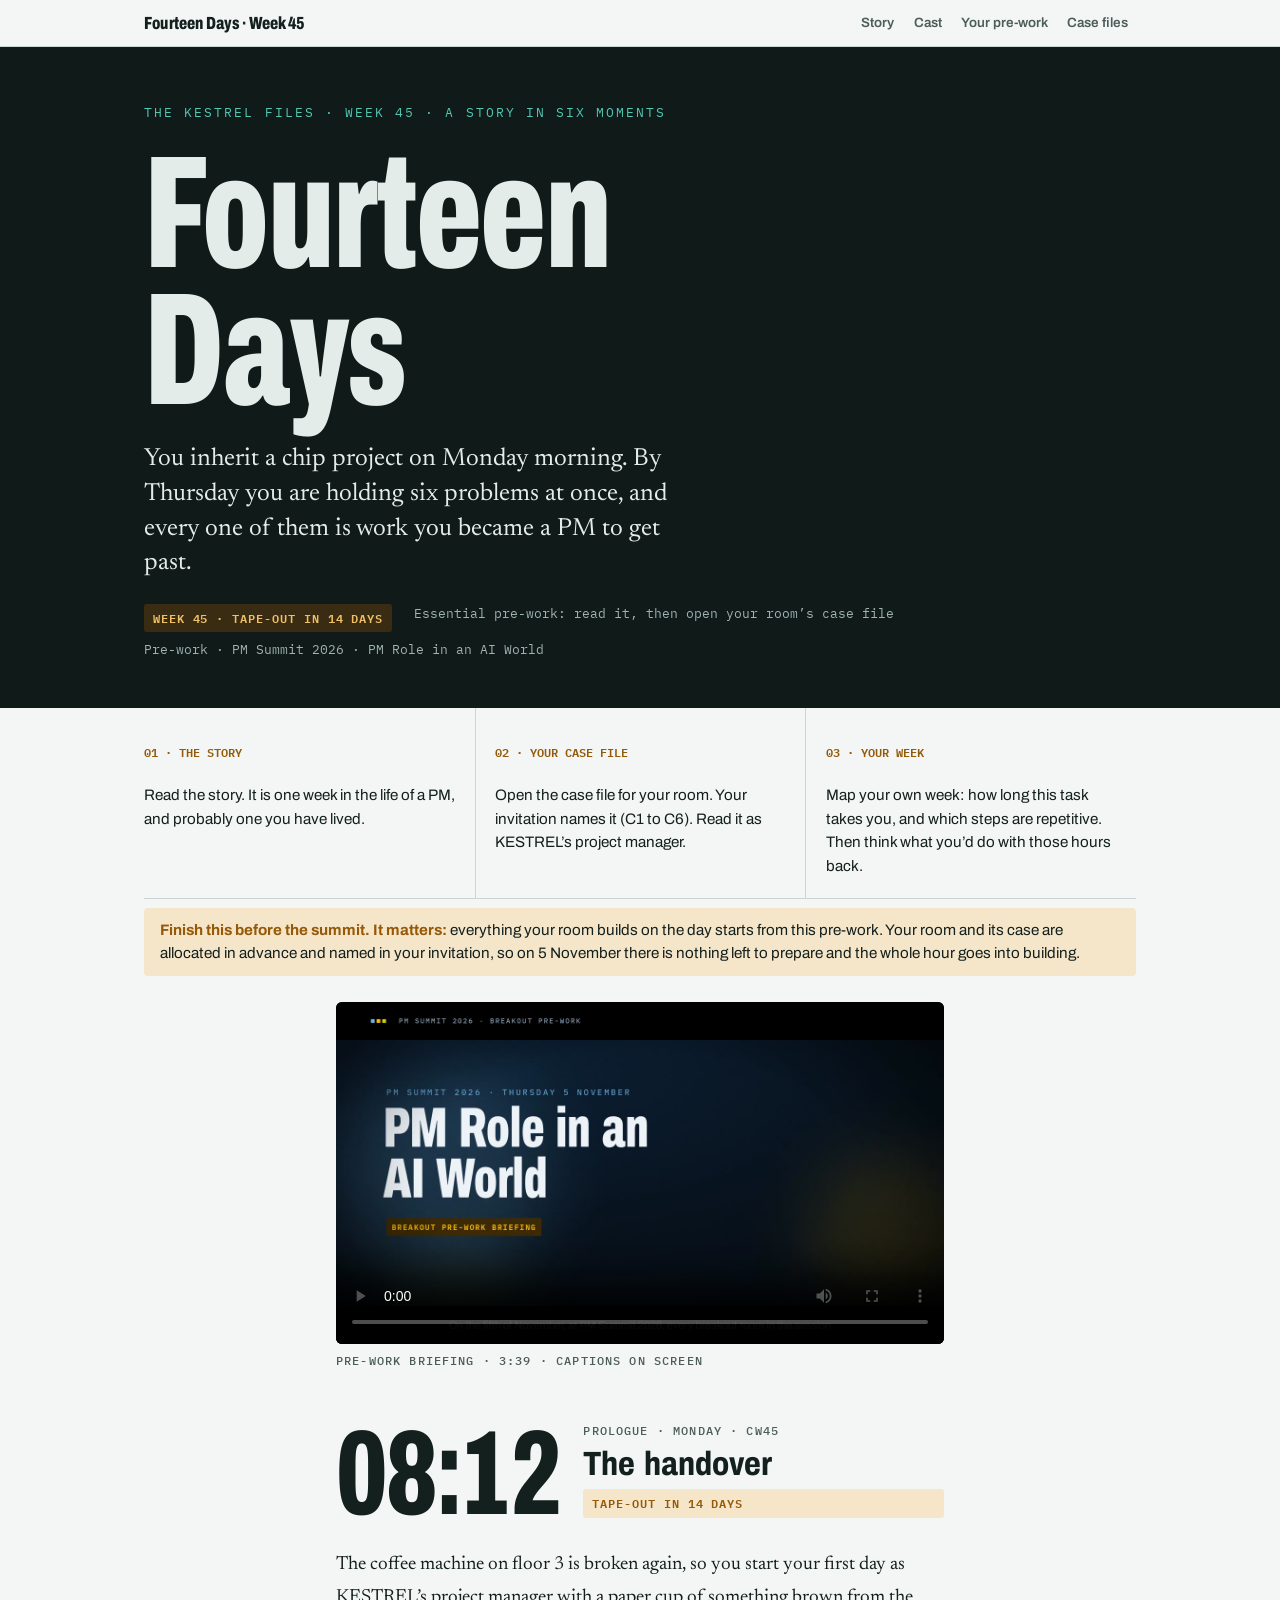
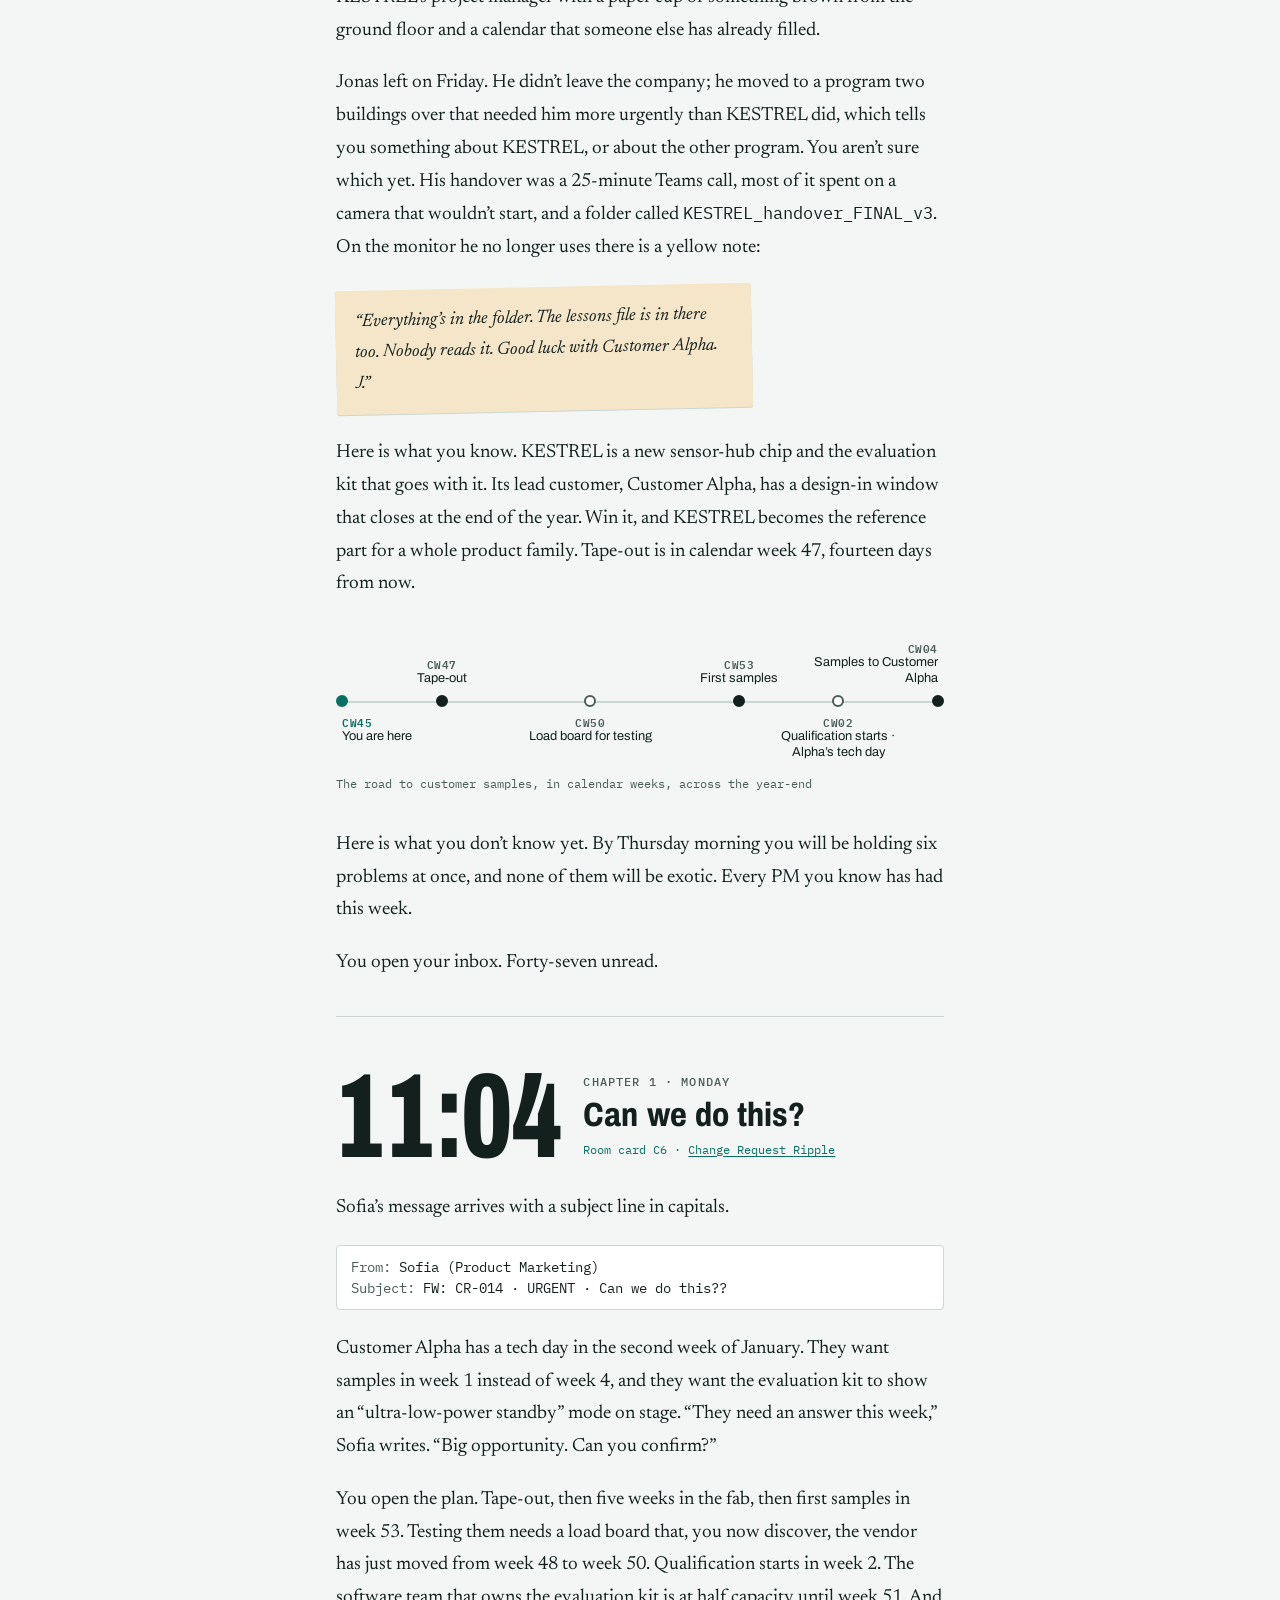
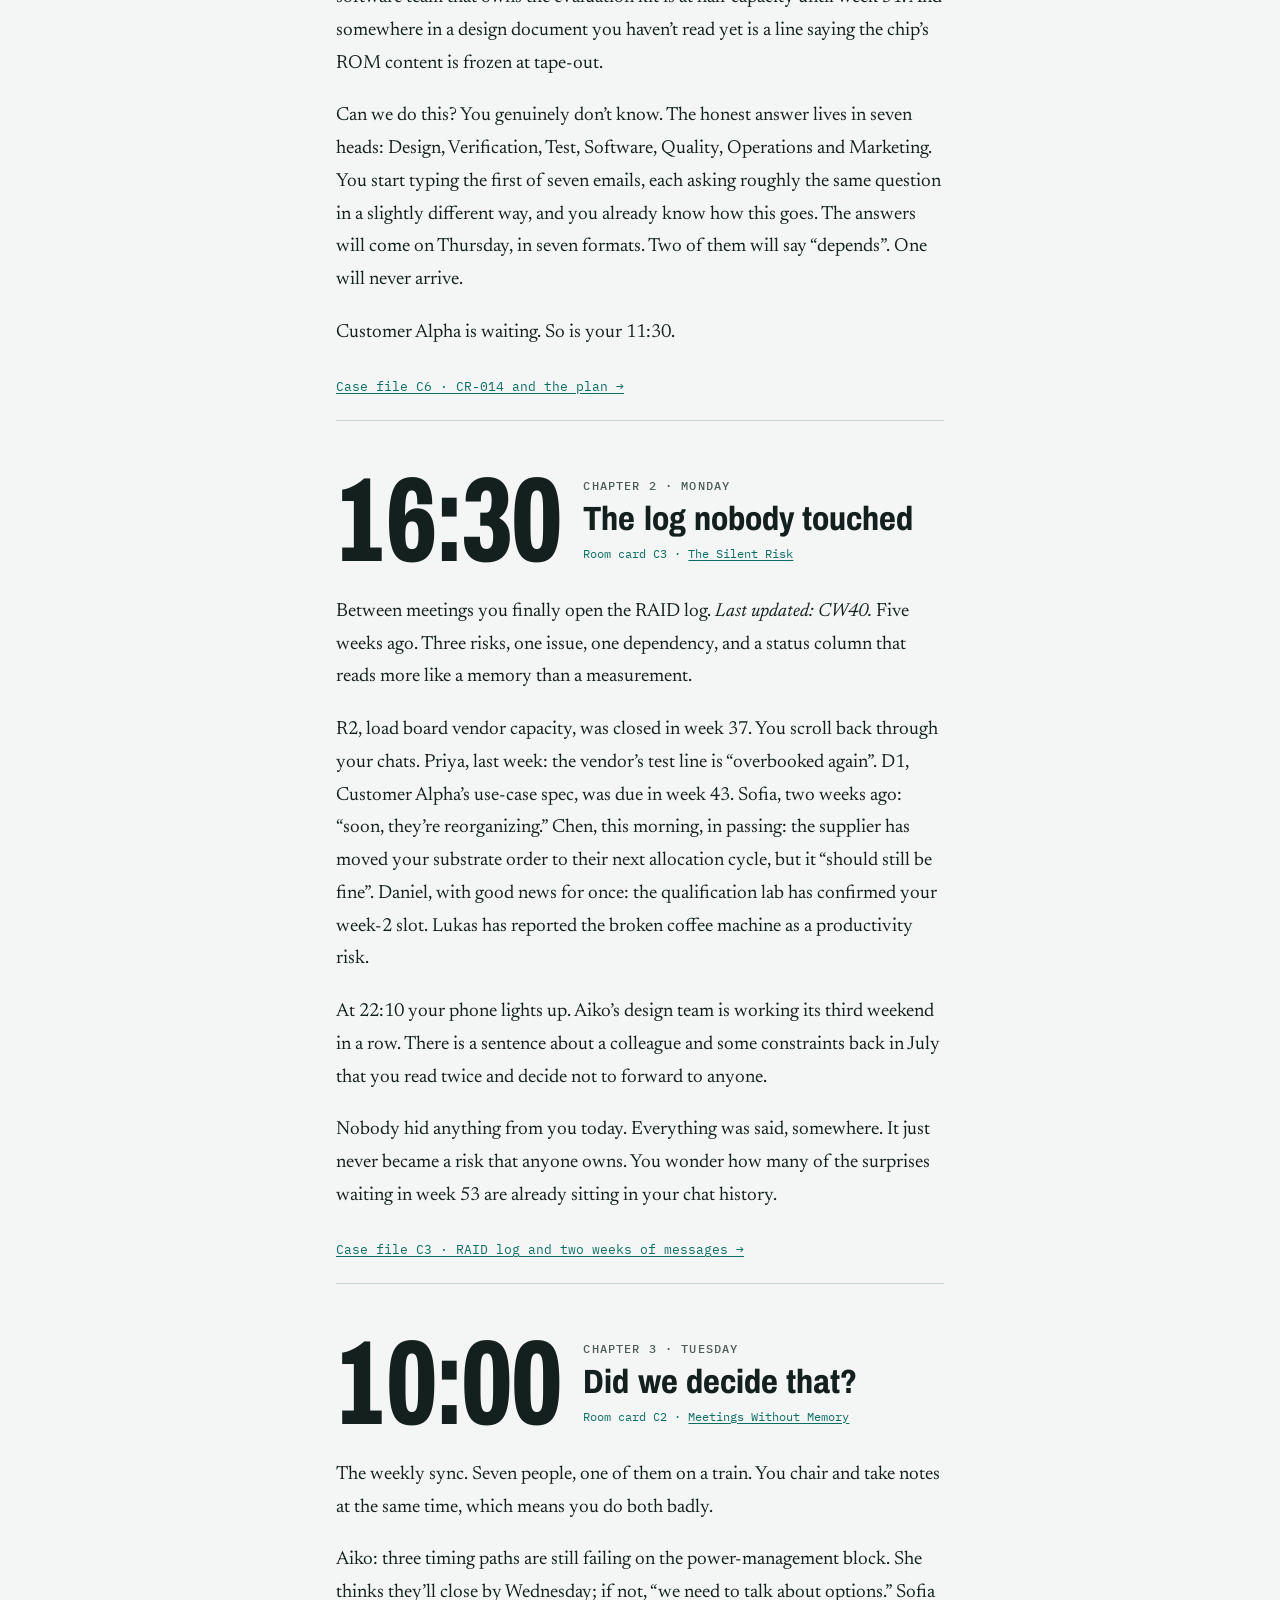
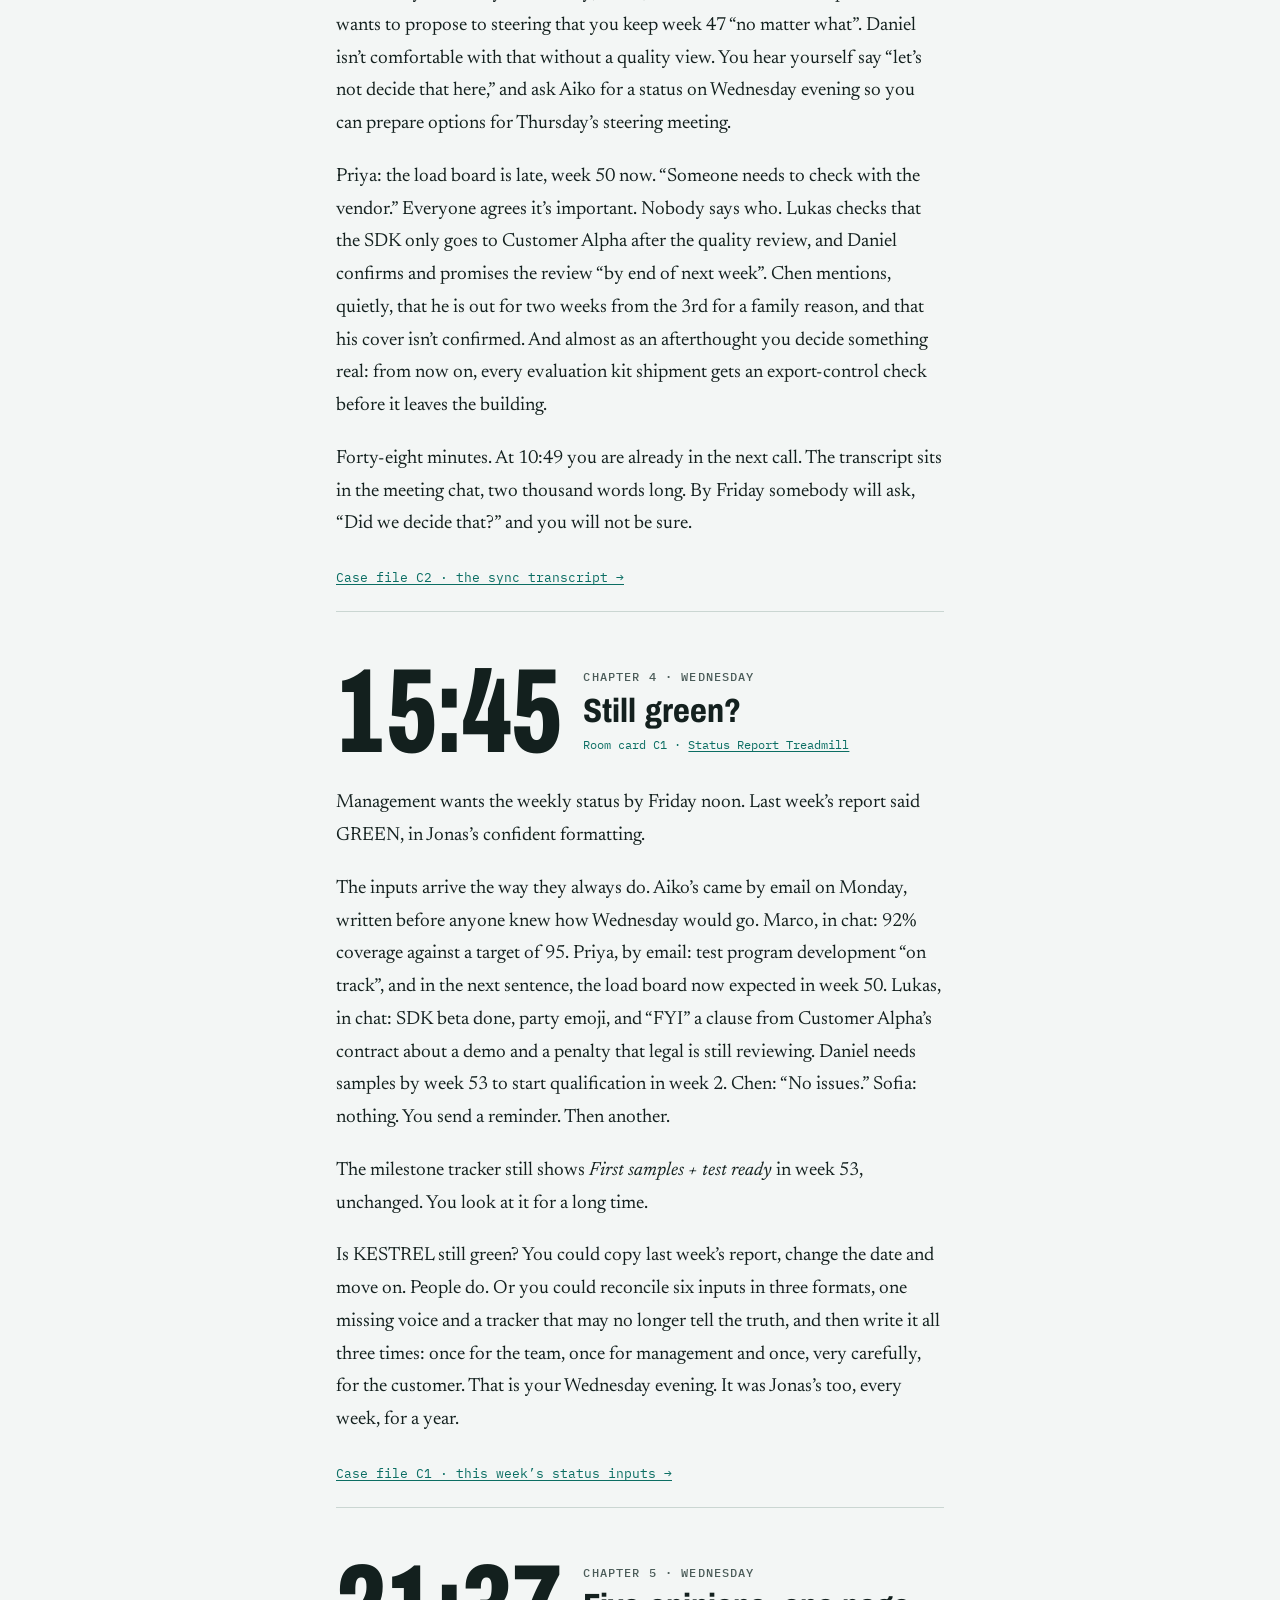
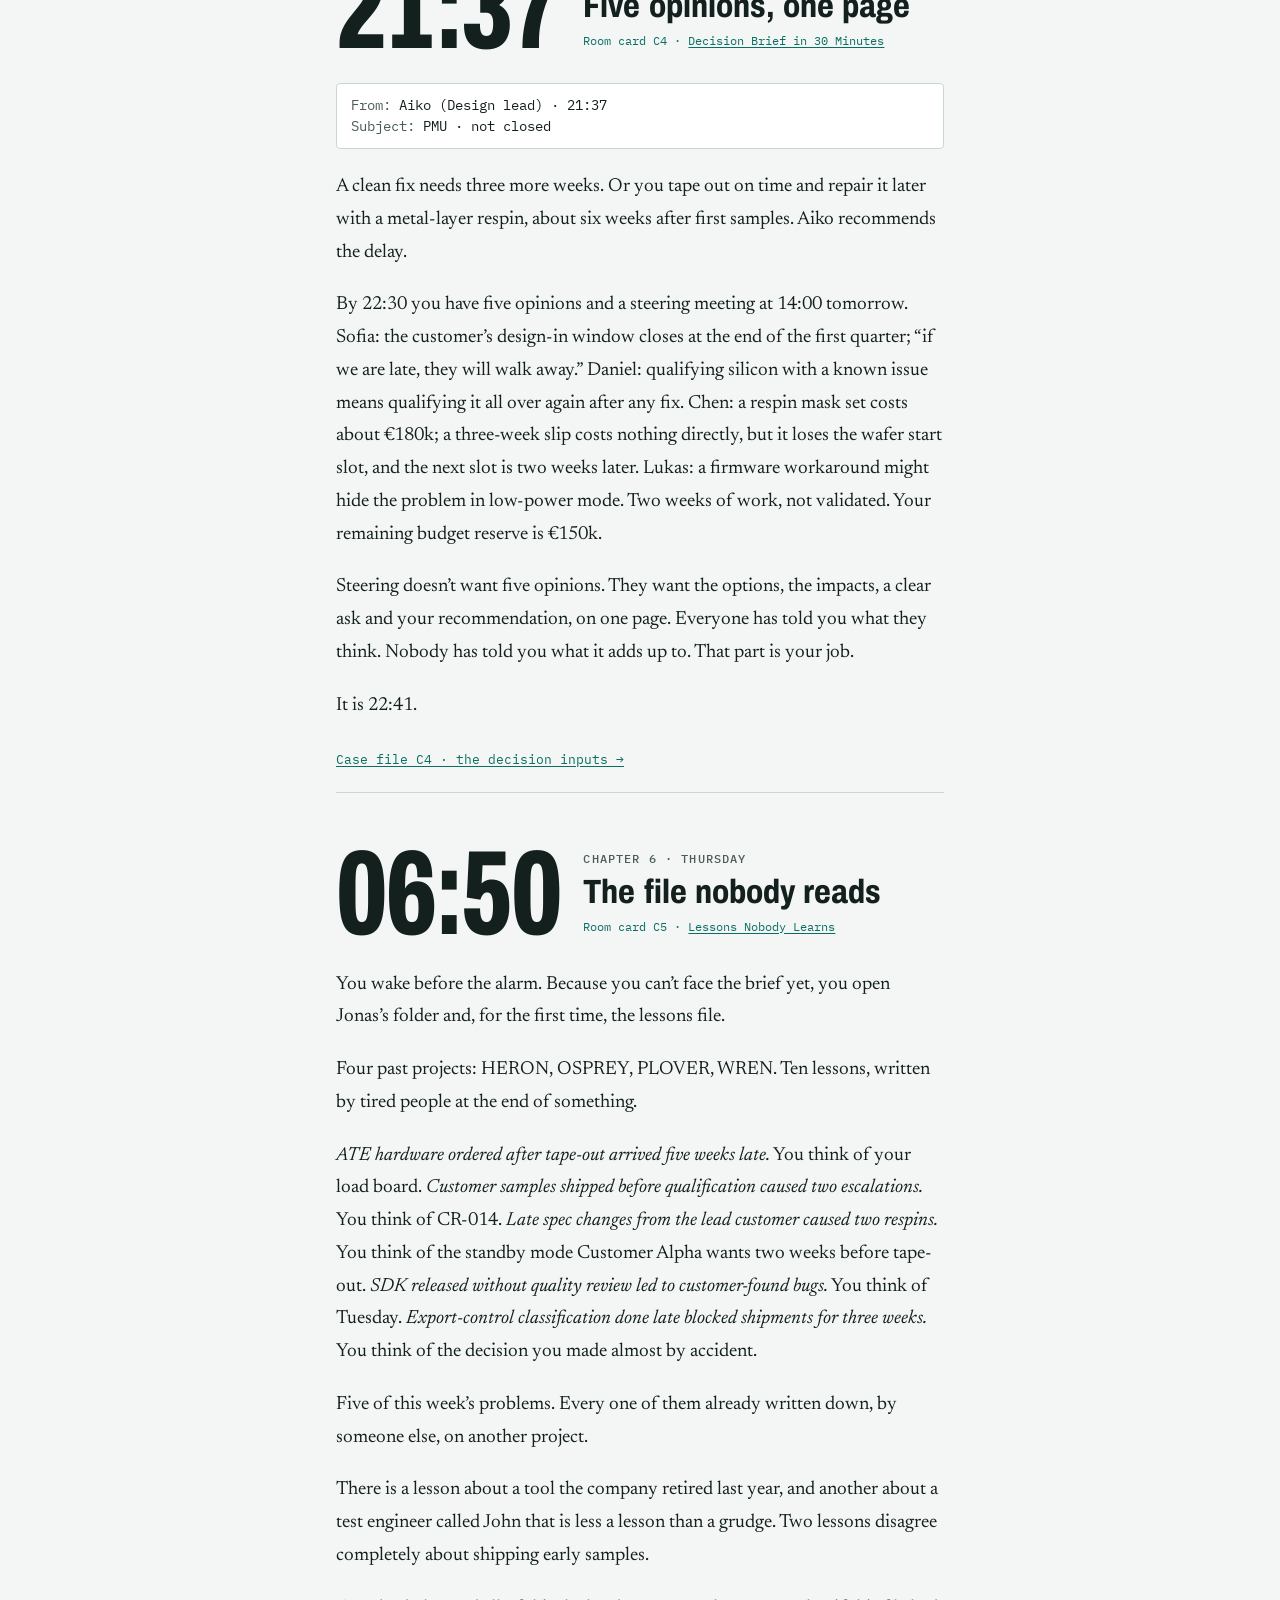
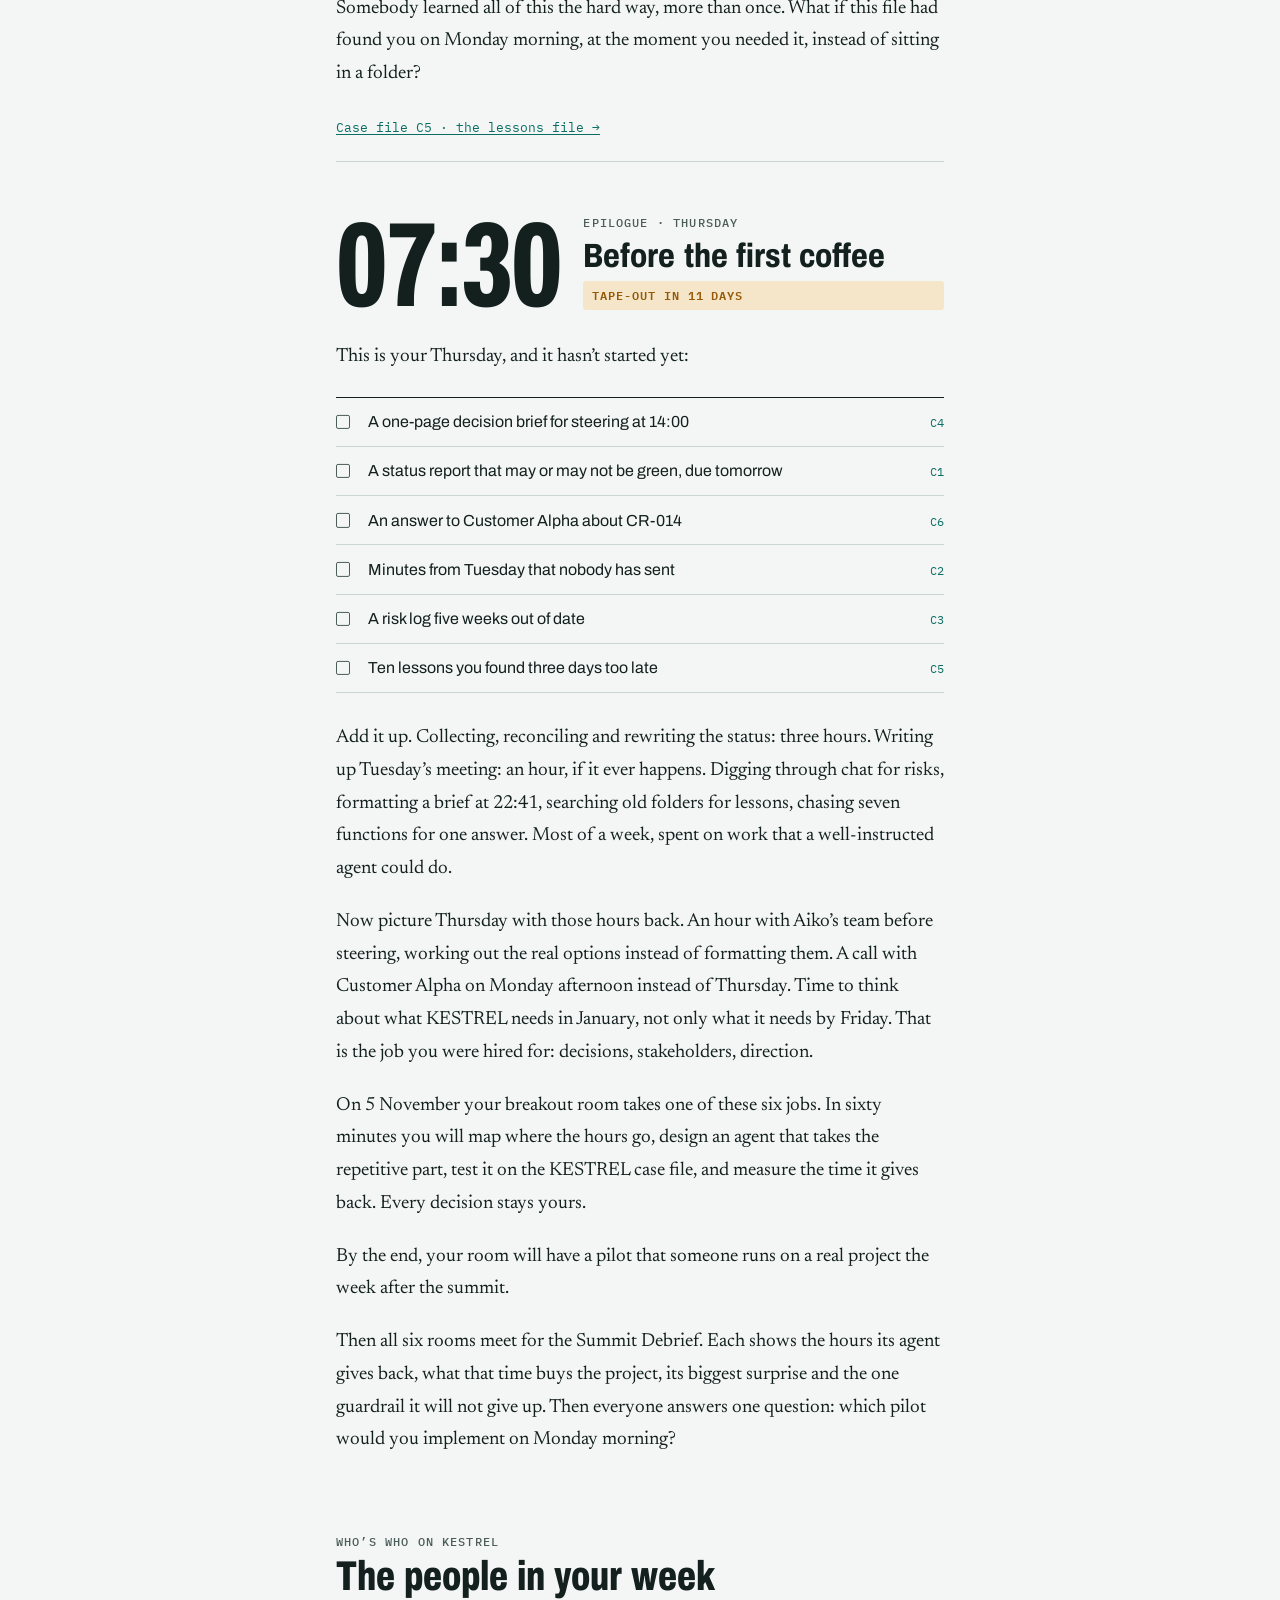
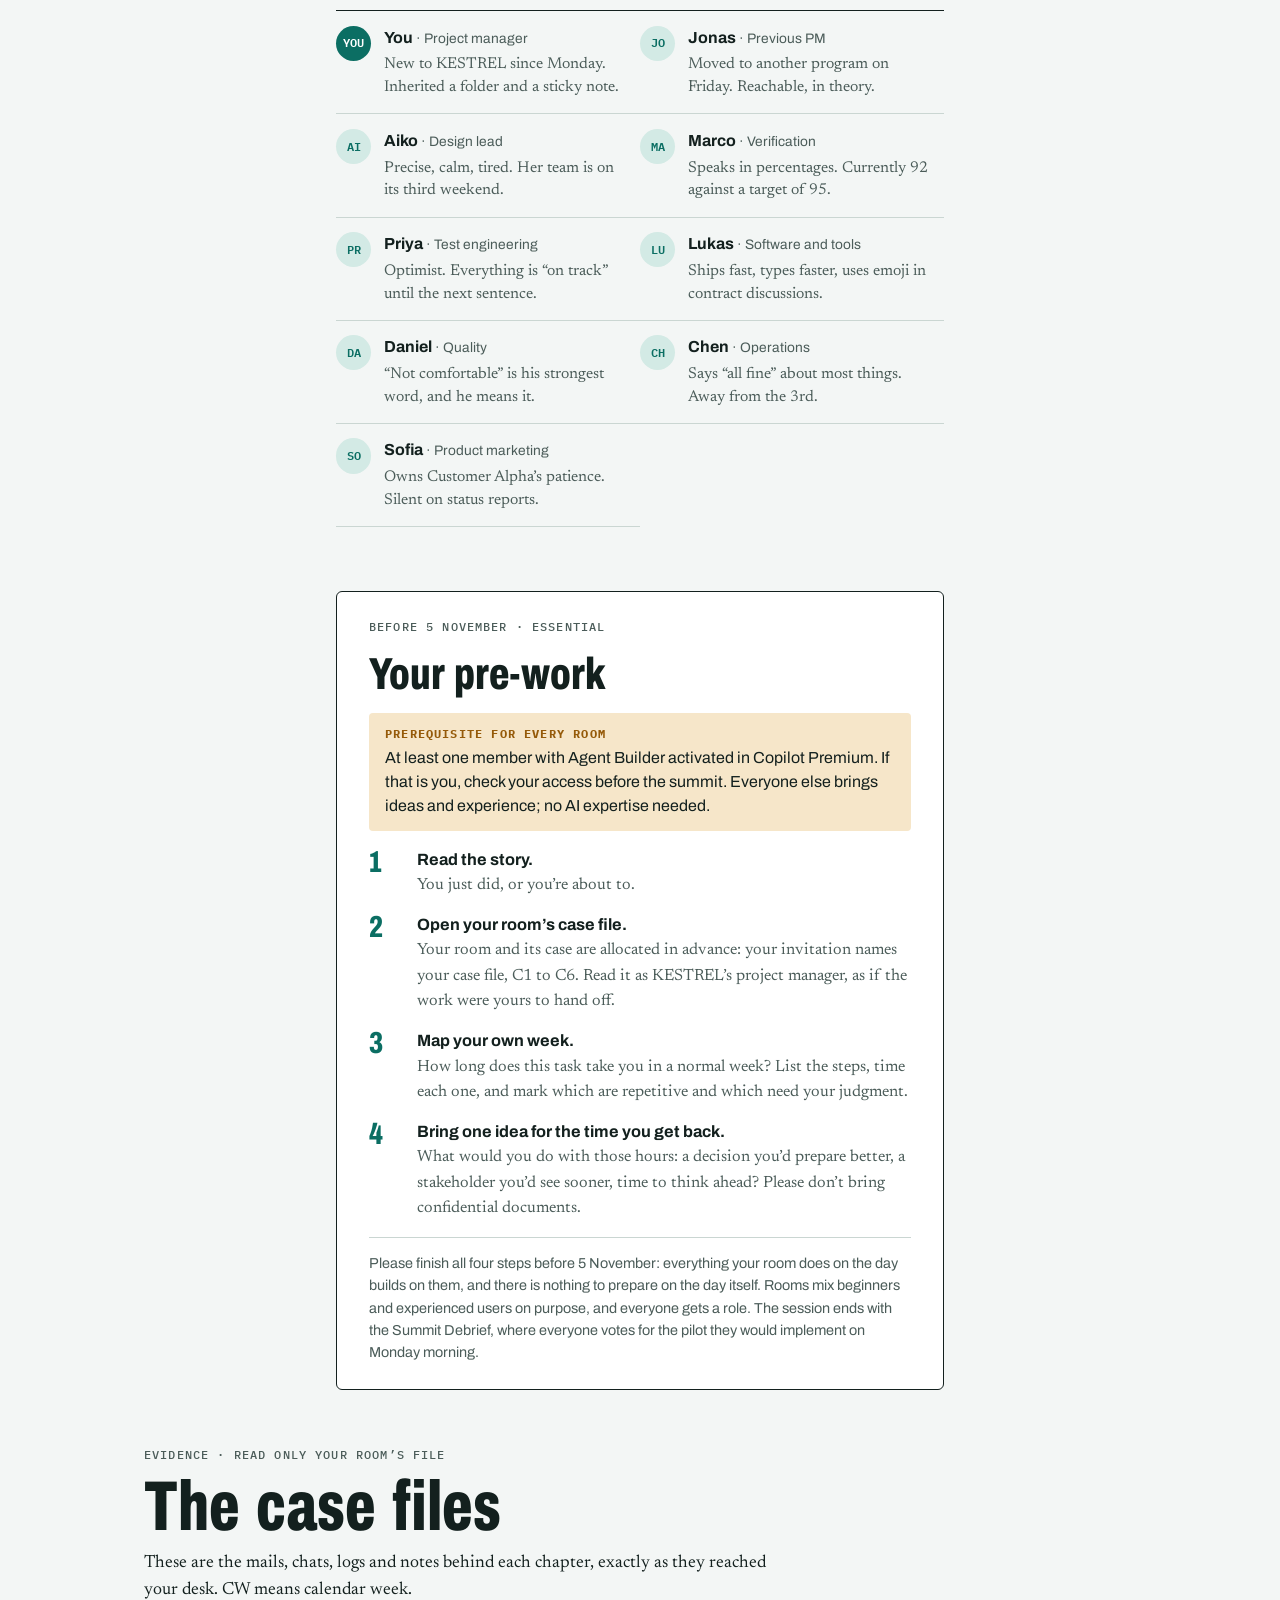
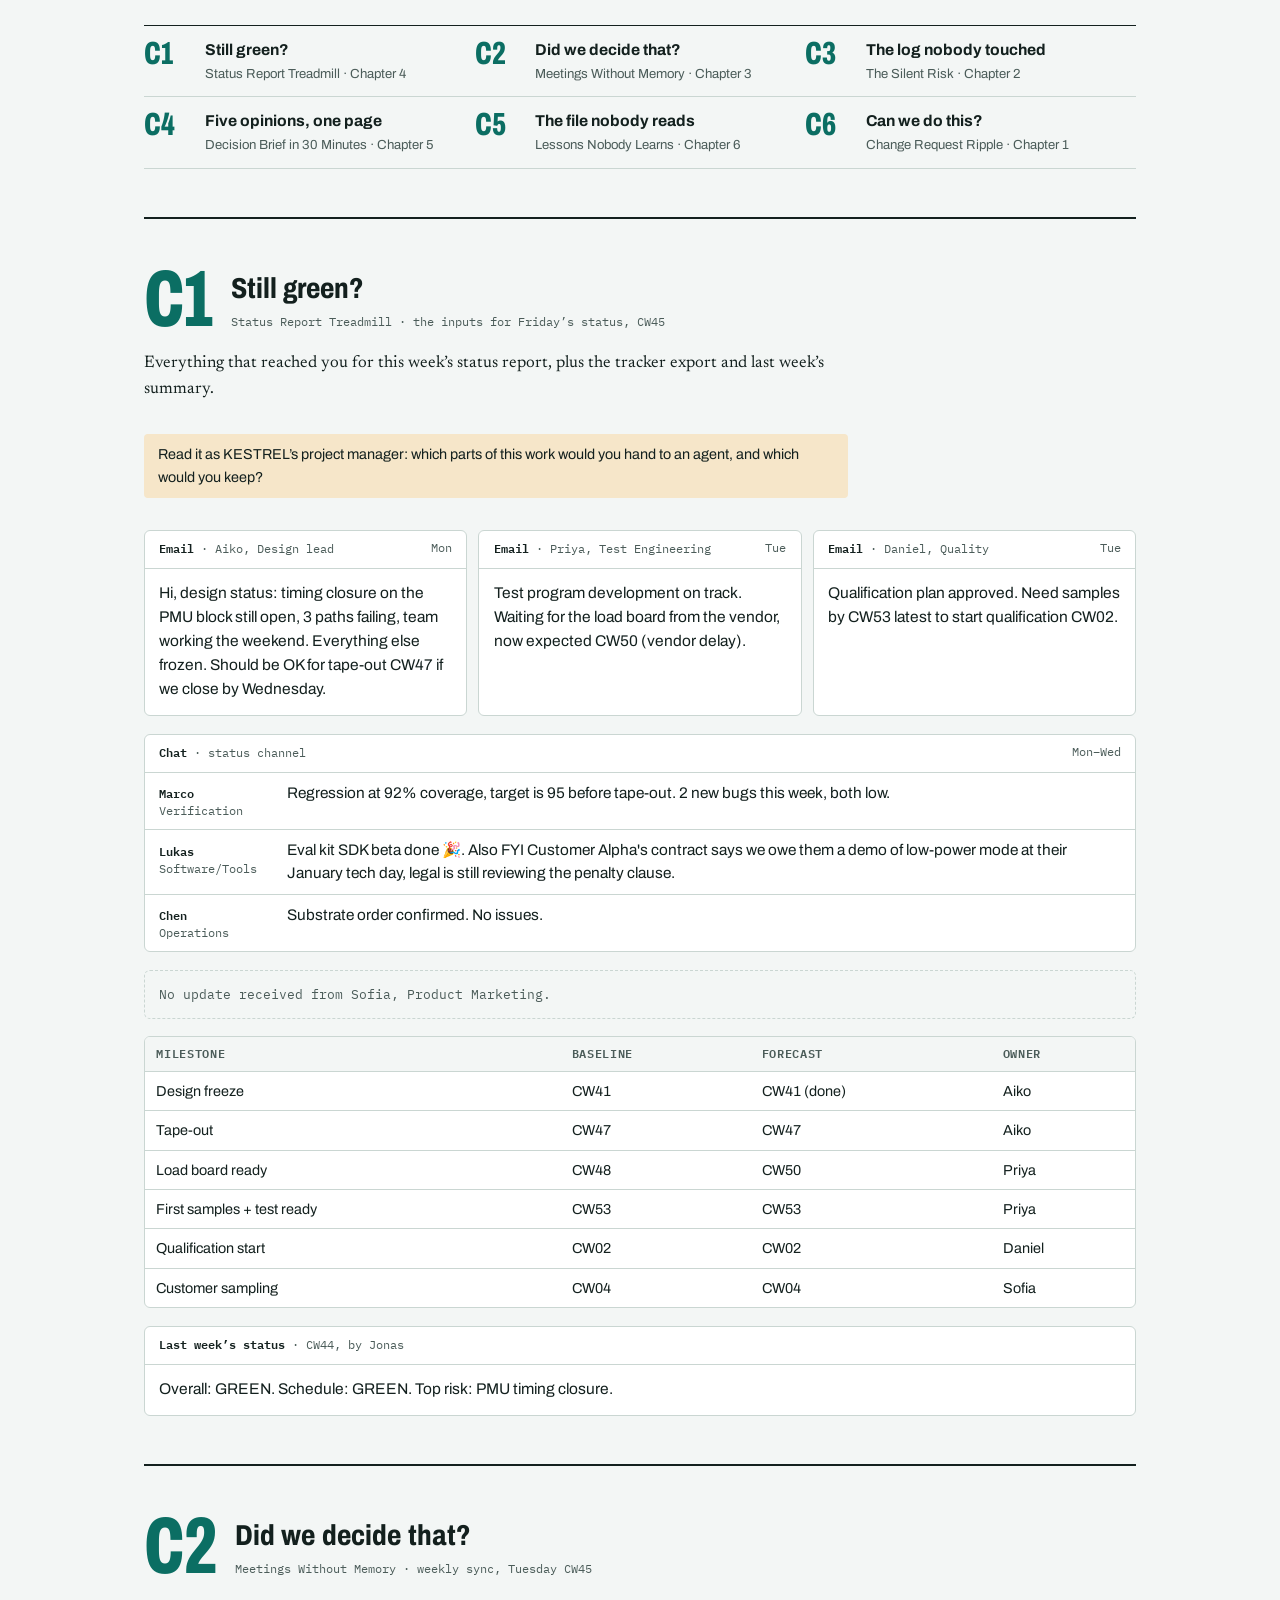
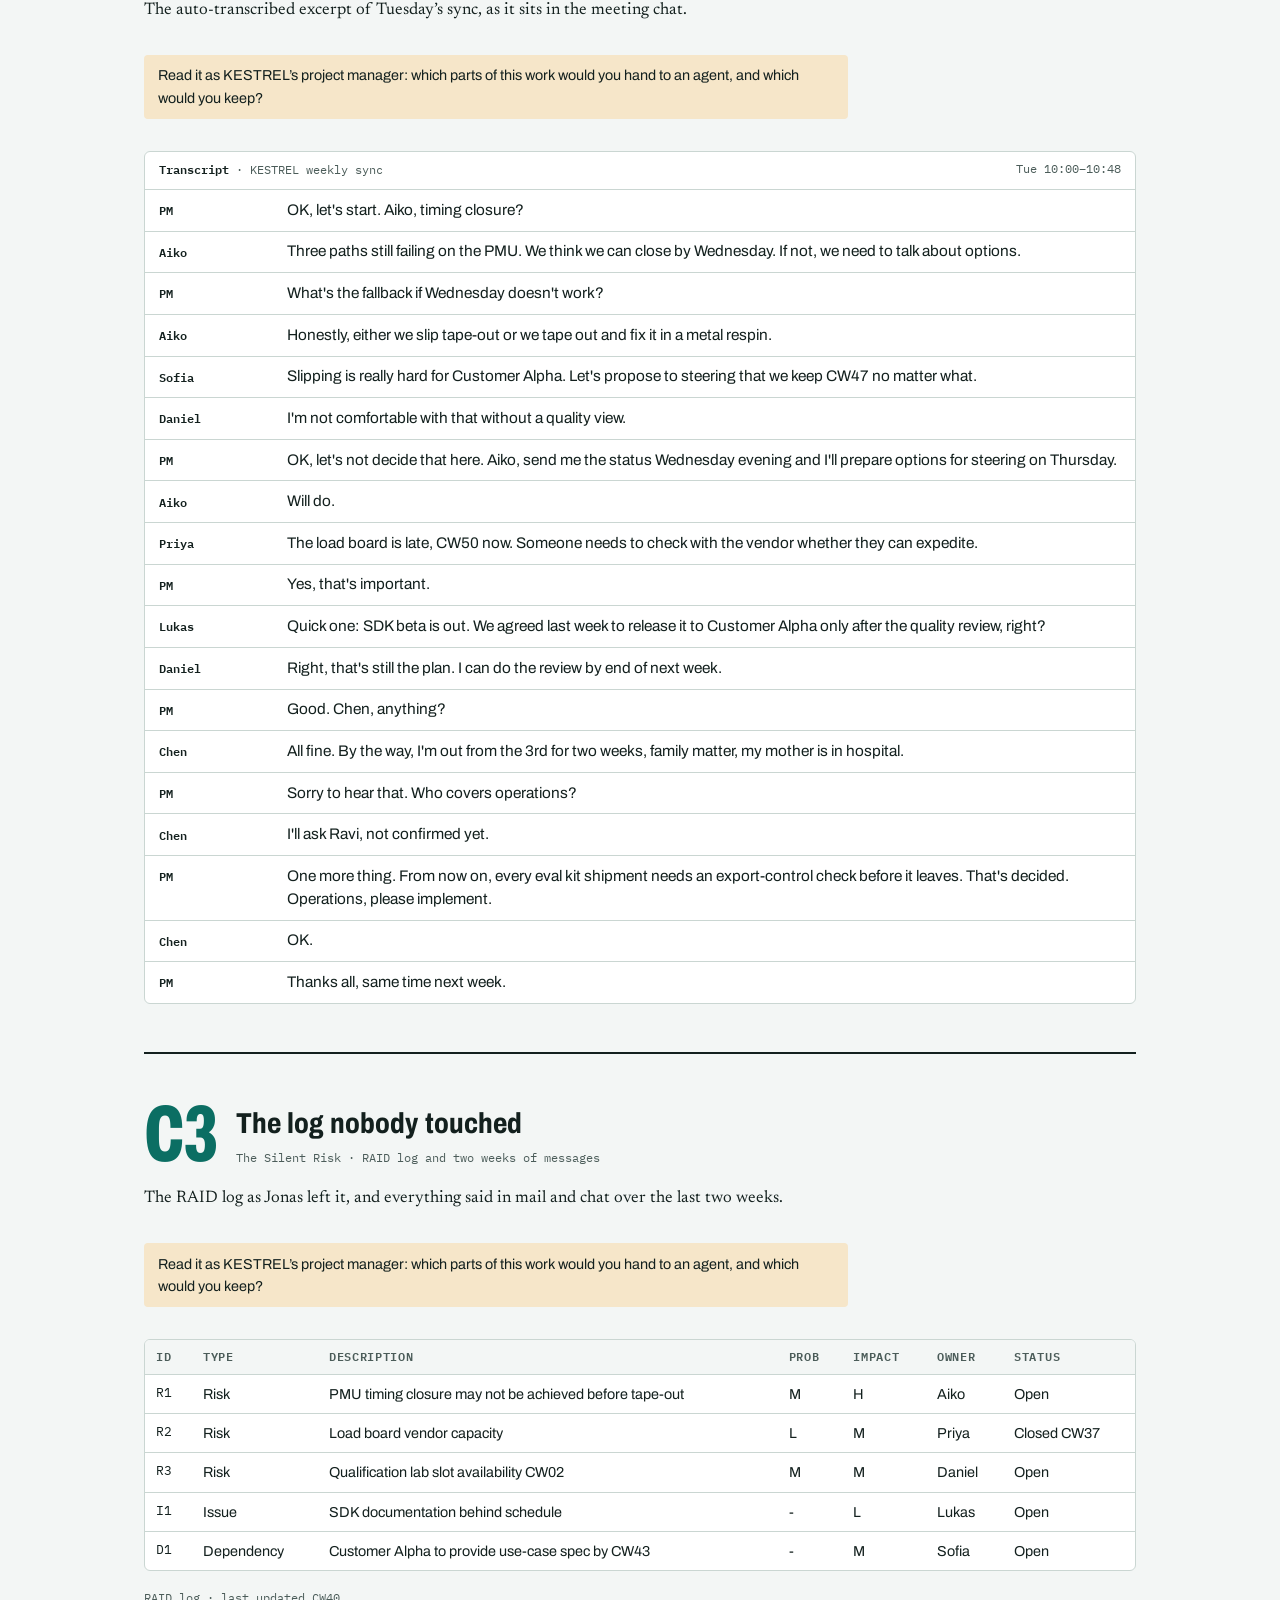
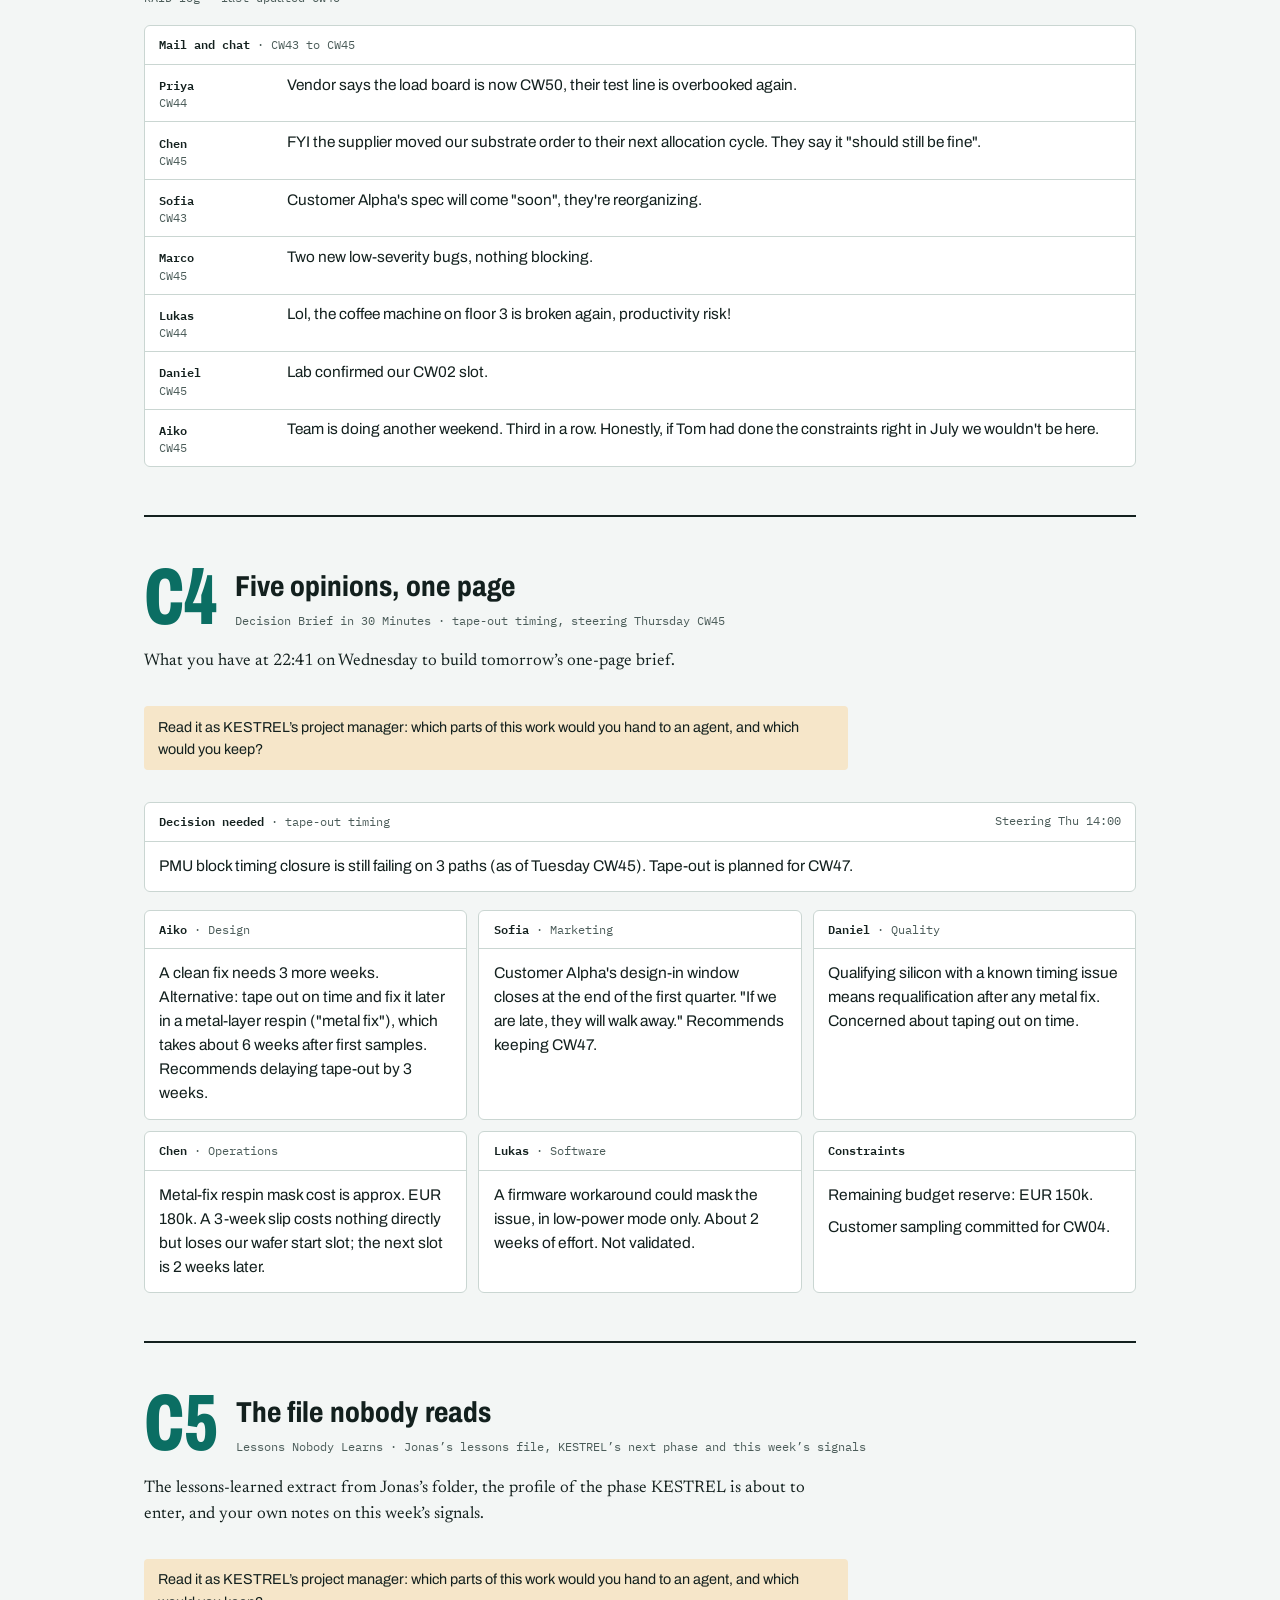
==== commit b659a7df: "Drop pre-work time estimates from the briefing film, kit and messages The film, kit, Word documents " ====
--- a/ws2/prework.html
+++ b/ws2/prework.html
@@ -250,7 +250,7 @@
   </div>
   <p class="strip-note"><b>Finish this before the summit. It matters:</b> everything your room builds on the day starts from this pre-work. Your room and its case are allocated in advance and named in your invitation, so on 5&nbsp;November there is nothing left to prepare and the whole hour goes into building.</p>
 
-<figure class="col" style="margin:1.6rem auto 0;display:grid;gap:.5rem"><video controls preload="metadata" playsinline poster="files/WS2_Fourteen_Days_Briefing_poster.jpg" style="width:100%;border-radius:6px;background:#0F1A19;display:block" src="files/WS2_Fourteen_Days_Briefing.mp4"></video><figcaption class="label">Pre-work briefing · 3:41 · captions on screen</figcaption></figure>
+<figure class="col" style="margin:1.6rem auto 0;display:grid;gap:.5rem"><video controls preload="metadata" playsinline poster="files/WS2_Fourteen_Days_Briefing_poster.jpg" style="width:100%;border-radius:6px;background:#0F1A19;display:block" src="files/WS2_Fourteen_Days_Briefing.mp4"></video><figcaption class="label">Pre-work briefing · 3:39 · captions on screen</figcaption></figure>
   <article class="story col" id="story">
 
     <!-- PROLOGUE -->
